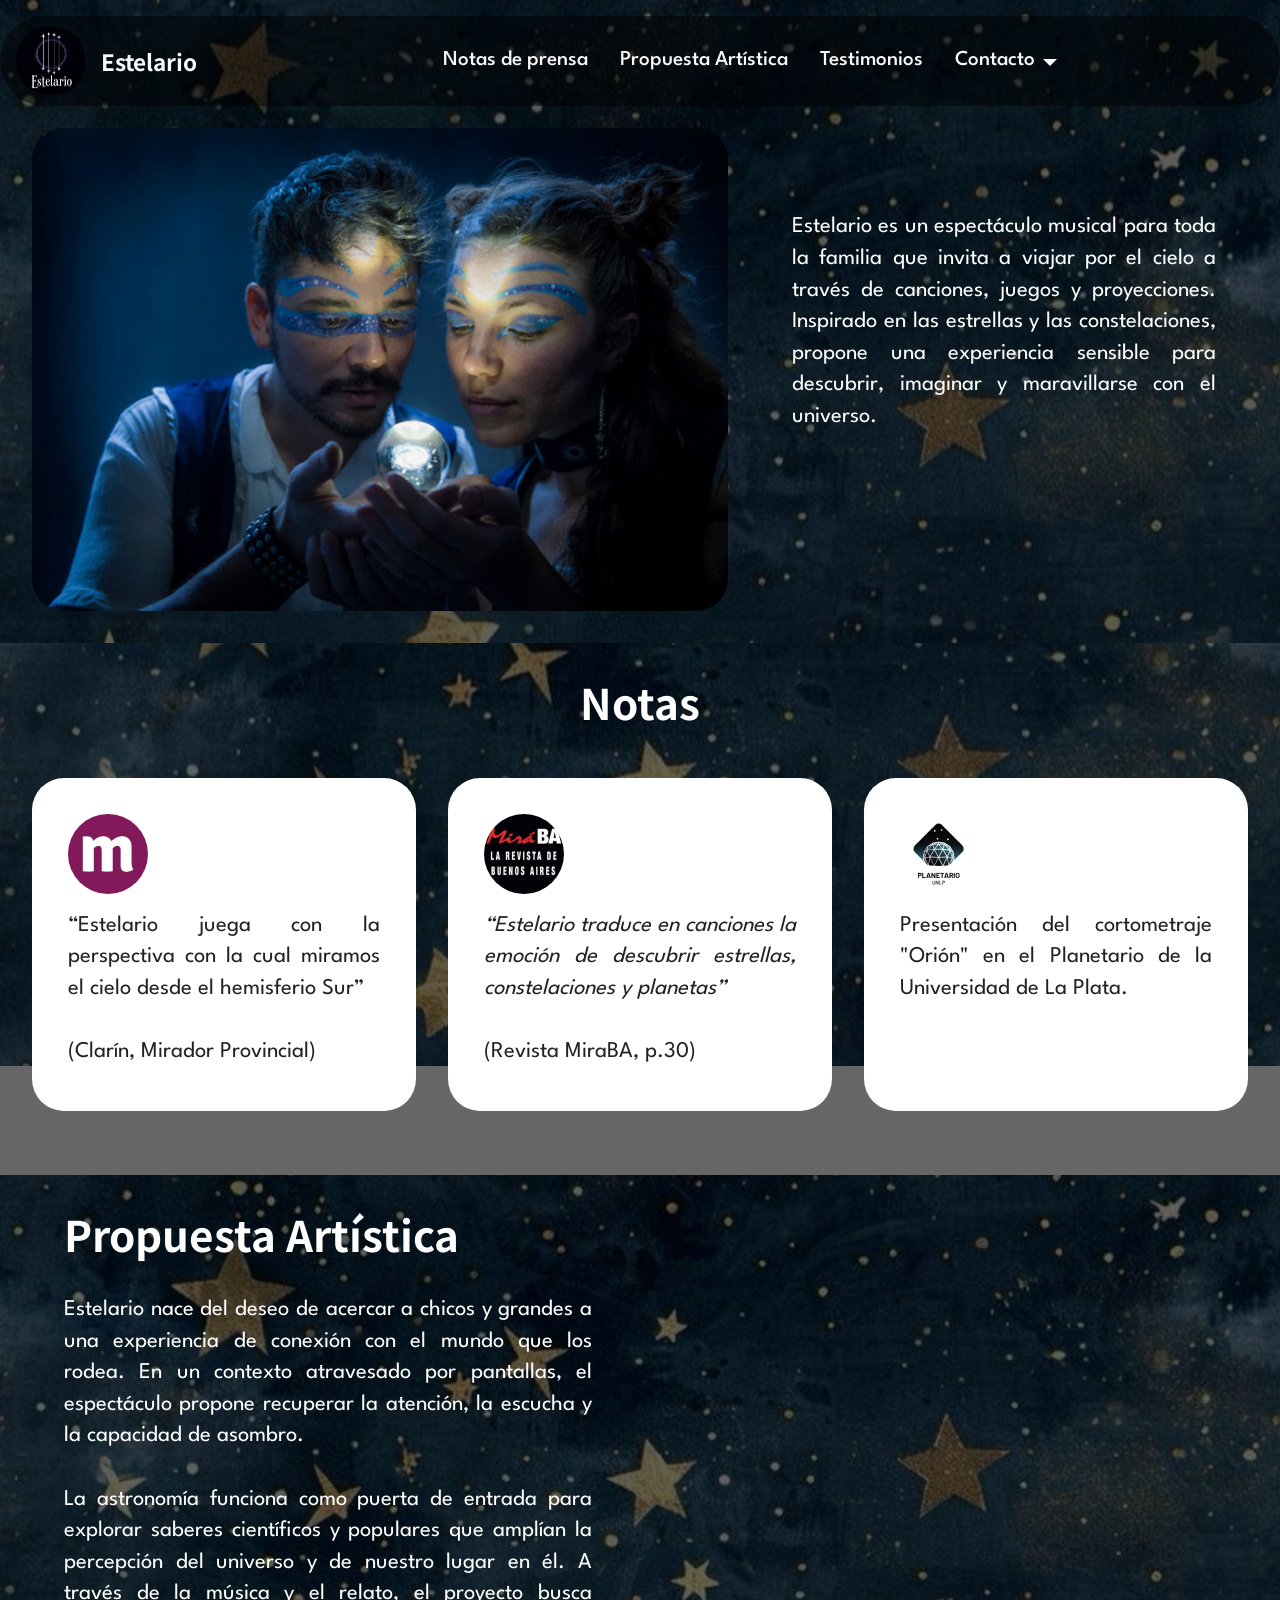
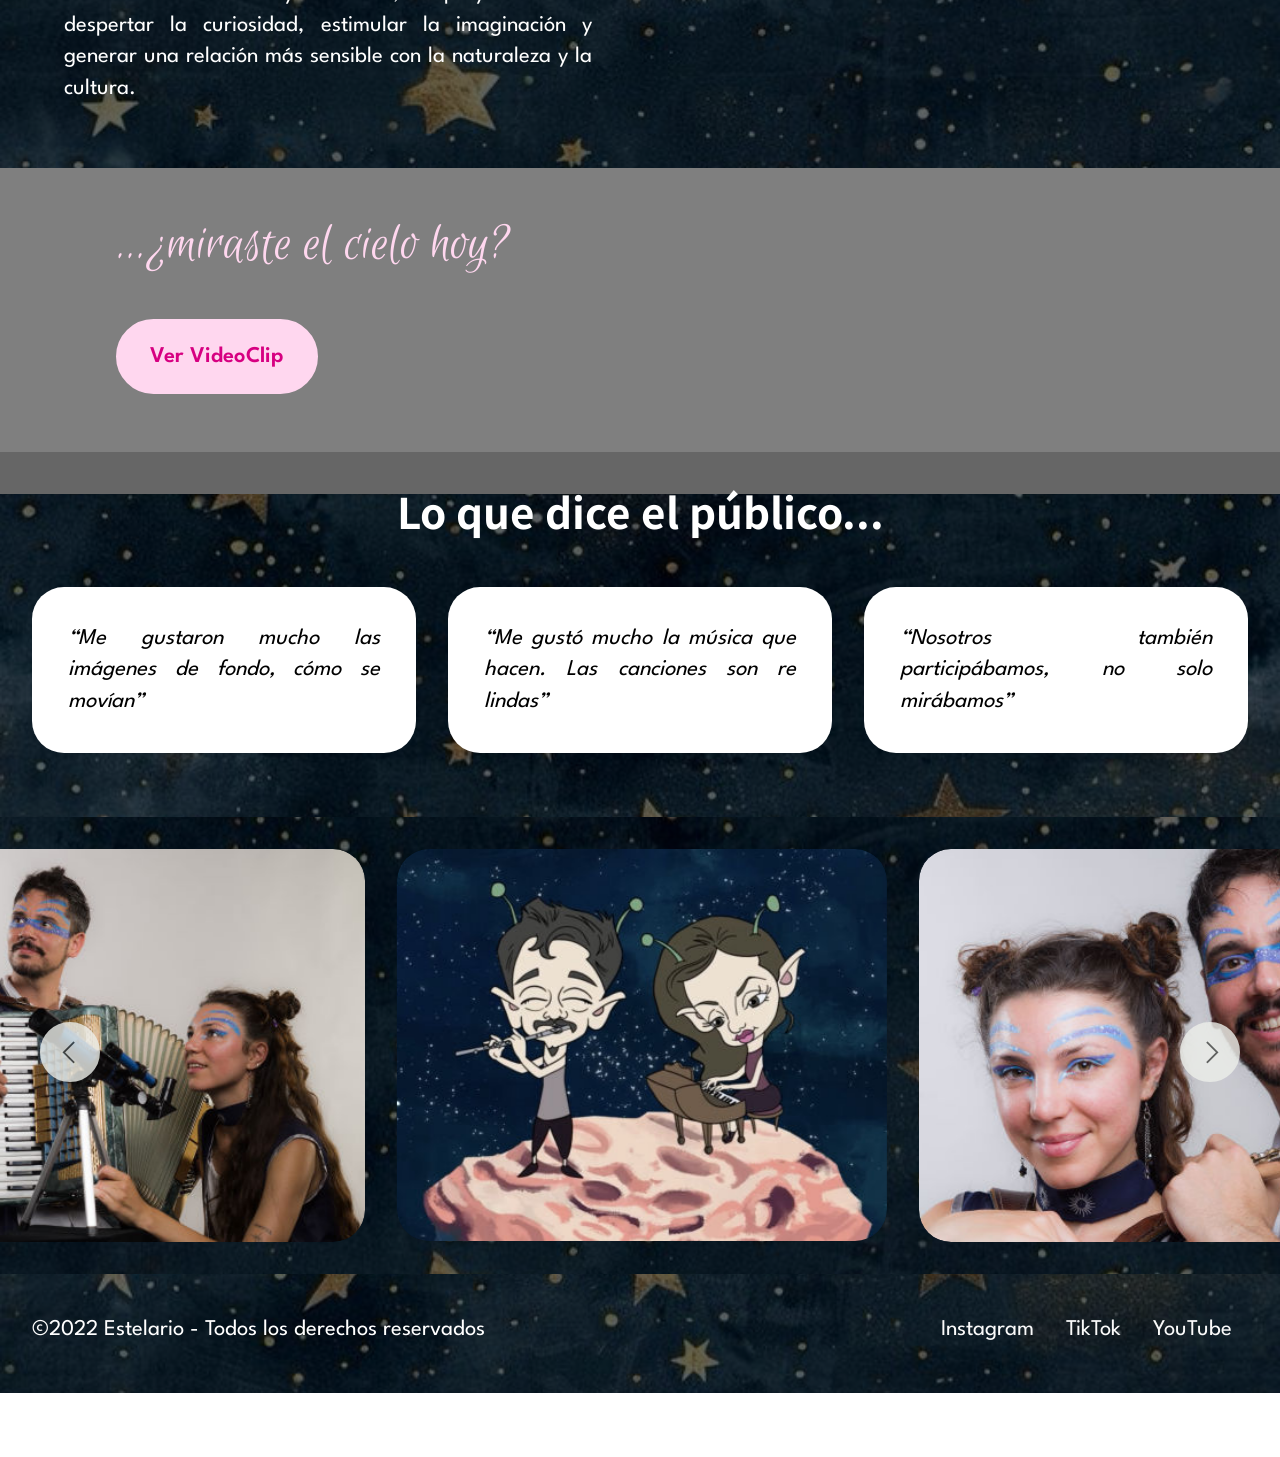
==== index.html @ 9c077a85 "Add files via upload" ====
<!DOCTYPE html>
<html  >
<head>
  <!-- Site made with Mobirise Website Builder v6.1.4, https://mobirise.com -->
  <meta charset="UTF-8">
  <meta http-equiv="X-UA-Compatible" content="IE=edge">
  <meta name="generator" content="Mobirise v6.1.4, mobirise.com">
  <meta name="twitter:card" content="summary_large_image"/>
  <meta name="twitter:image:src" content="assets/images/index-meta.jpg">
  <meta property="og:image" content="assets/images/index-meta.jpg">
  <meta name="twitter:title" content="Estelario">
  <meta name="viewport" content="width=device-width, initial-scale=1, minimum-scale=1">
  <link rel="shortcut icon" href="assets/images/logo-128x128.png" type="image/x-icon">
  <meta name="description" content="Un mapa musical del cielo">
  
  
  <title>Estelario</title>
  <link rel="stylesheet" href="assets/web/assets/mobirise-icons2/mobirise2.css">
  <link rel="stylesheet" href="assets/bootstrap/css/bootstrap.min.css">
  <link rel="stylesheet" href="assets/parallax/jarallax.css">
  <link rel="stylesheet" href="assets/animatecss/animate.css">
  <link rel="stylesheet" href="assets/dropdown/css/style.css">
  <link rel="stylesheet" href="assets/socicon/css/styles.css">
  <link rel="stylesheet" href="assets/theme/css/style.css">
  <link rel="preload" href="https://fonts.googleapis.com/css?family=Euphoria+Script:400&display=swap" as="style" onload="this.onload=null;this.rel='stylesheet'">
  <noscript><link rel="stylesheet" href="https://fonts.googleapis.com/css?family=Euphoria+Script:400&display=swap"></noscript>
  <link rel="preload" href="https://fonts.googleapis.com/css?family=Noto+Sans+TC:100,200,300,400,500,600,700,800,900&display=swap" as="style" onload="this.onload=null;this.rel='stylesheet'">
  <noscript><link rel="stylesheet" href="https://fonts.googleapis.com/css?family=Noto+Sans+TC:100,200,300,400,500,600,700,800,900&display=swap"></noscript>
  <link rel="preload" href="https://fonts.googleapis.com/css?family=League+Spartan:100,200,300,400,500,600,700,800,900&display=swap" as="style" onload="this.onload=null;this.rel='stylesheet'">
  <noscript><link rel="stylesheet" href="https://fonts.googleapis.com/css?family=League+Spartan:100,200,300,400,500,600,700,800,900&display=swap"></noscript>
  <link rel="preload" as="style" href="assets/mobirise/css/mbr-additional.css?v=cu7GyV"><link rel="stylesheet" href="assets/mobirise/css/mbr-additional.css?v=cu7GyV" type="text/css">

  
  
  
</head>
<body>
  
  <section data-bs-version="5.1" class="menu menu5 cid-vdBreaJSna" once="menu" id="menu05-0">
	

	<nav class="navbar navbar-dropdown navbar-fixed-top navbar-expand-lg">
		<div class="container">
			<div class="navbar-brand">
				<span class="navbar-logo">
					
						<img src="assets/images/logo-137x137.png" alt="Mobirise Website Builder" style="height: 4.3rem;">
					
				</span>
				<span class="navbar-caption-wrap"><a class="navbar-caption text-white text-primary display-5" href="index.html#top">Estelario</a></span>
			</div>
			<button class="navbar-toggler" type="button" data-toggle="collapse" data-bs-toggle="collapse" data-target="#navbarSupportedContent" data-bs-target="#navbarSupportedContent" aria-controls="navbarNavAltMarkup" aria-expanded="false" aria-label="Toggle navigation">
				<div class="hamburger">
					<span></span>
					<span></span>
					<span></span>
					<span></span>
				</div>
			</button>
			<div class="collapse navbar-collapse" id="navbarSupportedContent">
				<ul class="navbar-nav nav-dropdown nav-right" data-app-modern-menu="true"><li class="nav-item">
						<a class="nav-link link text-white display-4" href="index.html#features019-8" aria-expanded="false">Notas de prensa</a>
					</li><li class="nav-item"><a class="nav-link link text-white text-primary display-4" href="index.html#header04-7">Propuesta Artística</a></li><li class="nav-item"><a class="nav-link link text-white text-primary display-4" href="index.html#people04-d">Testimonios</a></li>
					
					<li class="nav-item dropdown">
						<a class="nav-link link dropdown-toggle text-white display-4" href="https://mobiri.se" data-toggle="dropdown-submenu" data-bs-toggle="dropdown" data-bs-auto-close="outside" aria-expanded="false">Contacto</a><div class="dropdown-menu" aria-labelledby="dropdown-168"><a class="dropdown-item text-white display-4" href="https://api.whatsapp.com/send?phone=5491167458087" target="_blank"><span class="socicon socicon-whatsapp mbr-iconfont mbr-iconfont-btn"></span>WhatsApp&nbsp;</a><a class="dropdown-item text-white display-4" href="mailto:estelariosur@gmail.com"><span class="socicon socicon-mail mbr-iconfont mbr-iconfont-btn"></span>Correo&nbsp;</a></div>
					</li></ul>
				
			</div>
		</div>
	</nav>
</section>

<section data-bs-version="5.1" class="start article4 cid-vlZ4gAKW8D mbr-parallax-background" id="article04-g">
	

	
	<div class="mbr-overlay" style="opacity: 0.6; background-color: rgb(0, 0, 0);"></div>

	<div class="container">
		<div class="row justify-content-center">
			<div class="col-12 col-md-12 col-lg-7 image-wrapper">
				<img class="w-100" src="assets/images/dsc-1853.estelario-sur-2025-foto-carlos-furman-640x444.webp" alt="Mobirise Website Builder">
			</div>
			<div class="col-12 col-md-12 col-lg">
				<div class="text-wrapper align-left">
					
					<p class="mbr-text mbr-fonts-style mb-4 display-7">Estelario es un espectáculo musical para toda la familia que invita a viajar por el cielo a través de canciones, juegos y proyecciones. Inspirado en las estrellas y las constelaciones, propone una experiencia sensible para descubrir, imaginar y maravillarse con el universo.<br><br><br></p>
					
				</div>
			</div>
		</div>
	</div>
</section>

<section data-bs-version="5.1" class="features19 cid-vel6oIh1A0 mbr-parallax-background" id="features019-8">
	

	
	<div class="mbr-overlay" style="opacity: 0.6; background-color: rgb(0, 0, 0);"></div>
	<div class="container">
		<div class="row justify-content-center">
			<div class="col-12 mb-5 content-head">
				<h3 class="mbr-section-title mbr-fonts-style align-center mb-0 display-2"><strong>Notas</strong></h3>
				
			</div>
		</div>
		<div class="row">
			<div class="item features-without-image col-12 col-lg-4 item-mb active">
				<div class="item-wrapper">
					<div class="card-box align-left">
						<div class="img-wrapper mb-3">
							<a href="https://www.miradorprovincial.com/2024/09/05/id_um-372799-hay-musica-en-la-ciencia-y-ciencia-en-la-musica-orion-html/?fbclid=IwY2xjawFiJ6NleHRuA2FlbQIxMAABHQOIEVVgpsRF9RP5GBmSaTNr_xC4-gEESmoblXN0oHsvLlySLEOuAVRd7w_aem_3T4ikfSn3vWaRAS7IXr07w" target="_blank"><img class="" src="assets/images/images-160x160.webp" alt="" data-slide-to="0" data-bs-slide-to="0"></a>
						</div>
						
						<p class="card-text mbr-fonts-style display-7"><strong><em><a href="https://www.miradorprovincial.com/2024/09/05/id_um-372799-hay-musica-en-la-ciencia-y-ciencia-en-la-musica-orion-html/?fbclid=IwY2xjawFiJ6NleHRuA2FlbQIxMAABHQOIEVVgpsRF9RP5GBmSaTNr_xC4-gEESmoblXN0oHsvLlySLEOuAVRd7w_aem_3T4ikfSn3vWaRAS7IXr07w" class="text-black" target="_blank">“Estelario juega con la perspectiva con la cual miramos el cielo desde el hemisferio Sur”</a><br><br><a href="https://www.miradorprovincial.com/2024/09/05/id_um-372799-hay-musica-en-la-ciencia-y-ciencia-en-la-musica-orion-html/?fbclid=IwY2xjawFiJ6NleHRuA2FlbQIxMAABHQOIEVVgpsRF9RP5GBmSaTNr_xC4-gEESmoblXN0oHsvLlySLEOuAVRd7w_aem_3T4ikfSn3vWaRAS7IXr07w" class="text-black" target="_blank">(Clarín, Mirador Provincial)</a></em></strong></p>
					</div>
				</div>
			</div><div class="item features-without-image col-12 col-lg-4 item-mb">
				<div class="item-wrapper">
					<div class="card-box align-left">
						<div class="img-wrapper mb-3">
							<a href="https://issuu.com/aqui_la_plata/docs/miraba_180?fr=xKAE9_zU1NQ" target="_blank"><img class="" src="assets/images/272981006-327873966015447-1562404661933777714-n-160x160.webp" alt="" data-slide-to="1" data-bs-slide-to="2"></a>
						</div>
						
						<p class="card-text mbr-fonts-style display-7"><a href="https://issuu.com/aqui_la_plata/docs/miraba_180?fr=xKAE9_zU1NQ" class="text-black" target="_blank"><em>“Estelario traduce en canciones la emoción de descubrir estrellas, constelaciones y planetas”</em></a><br><br><a href="https://issuu.com/aqui_la_plata/docs/miraba_180?fr=xKAE9_zU1NQ" class="text-black" target="_blank">(Revista MiraBA, p.30)</a></p>
					</div>
				</div>
			</div>
			<div class="item features-without-image col-12 col-lg-4 item-mb">
				<div class="item-wrapper">
					<div class="card-box align-left">
						<div class="img-wrapper mb-3">
							<a href="https://www.youtube.com/live/1Pttrk8LQB8?app=desktop&si=dnysgzvdFyA3w1vn&fbclid=PAZXh0bgNhZW0CMTEAAaayifbO4vPVvEbyXP3D6mVUYf8mTtYmpBiz6jz0sODx-A3yrhOmx2T7oZg_aem_ZmFrZWR1bW15MTZieXRlcw" target="_blank"><img class="" src="assets/images/botones-mesa-de-trabajo-1-1-160x160.webp" alt="" data-slide-to="3" data-bs-slide-to="3"></a>
						</div>
						
						<p class="card-text mbr-fonts-style display-7">
							<a href="https://www.youtube.com/live/1Pttrk8LQB8?app=desktop&si=dnysgzvdFyA3w1vn&fbclid=PAZXh0bgNhZW0CMTEAAaayifbO4vPVvEbyXP3D6mVUYf8mTtYmpBiz6jz0sODx-A3yrhOmx2T7oZg_aem_ZmFrZWR1bW15MTZieXRlcw" class="text-black" target="_blank">Presentación del cortometraje "Orión" en el Planetario de la Universidad de La Plata.</a></p>
					</div>
				</div>
			</div>
			
		</div>
	</div>
</section>

<section data-bs-version="5.1" class="header4 cid-vejviEUE4N mbr-parallax-background" id="header04-7">
	

	
	<div class="mbr-overlay" style="opacity: 0.6; background-color: rgb(0, 0, 0);"></div>

	<div class="container">
		<div class="row justify-content-center">
			<div class="col-12 col-md">
				<div class="text-wrapper">
					<h2 class="mbr-section-title mb-4 mbr-fonts-style display-2">
						<strong>Propuesta Artística</strong></h2>
					<p class="mbr-text mb-4 mbr-fonts-style display-7">Estelario nace del deseo de acercar a chicos y grandes a una experiencia de conexión con el mundo que los rodea. En un contexto atravesado por pantallas, el espectáculo propone recuperar la atención, la escucha y la capacidad de asombro.<br><br>La astronomía funciona como puerta de entrada para explorar saberes científicos y populares que amplían la percepción del universo y de nuestro lugar en él. A través de la música y el relato, el proyecto busca despertar la curiosidad, estimular la imaginación y generar una relación más sensible con la naturaleza y la cultura.</p>
					
				</div>
			</div>
			<div class="mbr-figure col-12 col-md-6"><iframe class="mbr-embedded-video" src="https://www.youtube.com/embed/ek9kc6q-a_k?rel=0&amp;amp;mute=1&amp;showinfo=0&amp;autoplay=1&amp;loop=0" width="1280" height="720" frameborder="0" allowfullscreen></iframe></div>
		</div>
	</div>
</section>

<section data-bs-version="5.1" class="header18 cid-vdBri49PRo" data-bg-video="https://www.youtube.com/watch?v=n0SX7KrEu6M" id="header18-1">
  

  <div class="mbr-overlay" style="opacity: 0.5; background-color: rgb(0, 0, 0);"></div>
  <div class="container">
    <div class="row">
      <div class="content-wrap col-12 col-md-11">
        <h1 class="mbr-section-title mbr-fonts-style mbr-white mb-4 display-1"><strong><a href="https://youtu.be/n0SX7KrEu6M?si=nmXshijYIB5nmC59" class="text-secondary" target="_blank">...¿miraste el cielo hoy?</a></strong></h1>
        
        
        <div class="mbr-section-btn"><a class="btn btn-secondary display-7" href="https://youtu.be/n0SX7KrEu6M?si=nmXshijYIB5nmC59" target="_blank">Ver VideoClip</a></div>
      </div>
    </div>
  </div>
</section>

<section data-bs-version="5.1" class="people04 cid-vlYXDwKkuj mbr-parallax-background" id="people04-d">
	
	<div class="mbr-overlay" style="opacity: 0.6; background-color: rgb(0, 0, 0);">
	</div>
	<div class="container">
		<div class="row mb-5 justify-content-center">
			<div class="col-12 mb-0 content-head">
				<h3 class="mbr-section-title mbr-fonts-style align-center mb-0 display-2">
					<strong>Lo que dice el público...</strong></h3>
				
			</div>
		</div>
		<div class="row mbr-masonry" data-masonry="{&quot;percentPosition&quot;: true }">
			<div class="item features-without-image col-12 col-md-6 col-lg-4 active">
				<div class="item-wrapper">
					<div class="card-box align-left">
						<p class="card-text mbr-fonts-style display-7"><em>
							“Me gustaron mucho las imágenes de fondo, cómo se movían”
						</em></p>
						
						
					</div>
				</div>
			</div>
			<div class="item features-without-image col-12 col-md-6 col-lg-4">
				<div class="item-wrapper">
					<div class="card-box align-left">
						<p class="card-text mbr-fonts-style display-7"><em>
							“Me gustó mucho la música que hacen. Las canciones son re lindas”
						</em></p>
						
						
					</div>
				</div>
			</div>
			<div class="item features-without-image col-12 col-md-6 col-lg-4">
				<div class="item-wrapper">
					<div class="card-box align-left">
						<p class="card-text mbr-fonts-style display-7"><em>
							“Nosotros también participábamos, no solo mirábamos”
						</em></p>
						
						
					</div>
				</div>
			</div>
			
			
			
		</div>
	</div>
</section>

<section data-bs-version="5.1" class="slider4 mbr-embla cid-vdBroG0pW8 mbr-parallax-background" id="slider04-3">
    
    <div class="mbr-overlay" style="opacity: 0.6; background-color: rgb(0, 0, 0);">
    </div>
    <div class="container-fluid">
        
        <div class="row">
            <div class="col-12">
                <div class="embla position-relative" data-skip-snaps="true" data-align="center" data-contain-scroll="trimSnaps" data-loop="true" data-auto-play="true" data-auto-play-interval="5" data-draggable="true">
                    <div class="embla__viewport">
                        <div class="embla__container">
                            
                            
                            
                            
                            
                            <div class="embla__slide slider-image item active" style="margin-left: 1rem; margin-right: 1rem;">
                            <div class="slide-content">
                                <div class="item-img">
                                    <div class="item-wrapper">
                                        <img src="assets/images/dsc-1799.estelario-sur-2025-foto-carlos-furman-427x342.webp" alt="Mobirise Website Builder" title="" data-slide-to="0" data-bs-slide-to="0">
                                    </div>
                                </div>
                            </div>
                            </div><div class="embla__slide slider-image item" style="margin-left: 1rem; margin-right: 1rem;">
                            <div class="slide-content">
                                <div class="item-img">
                                    <div class="item-wrapper">
                                        <img src="assets/images/dibujitos-427x341.webp" alt="Mobirise Website Builder" title="" data-slide-to="2" data-bs-slide-to="2">
                                    </div>
                                </div>
                            </div>
                            </div><div class="embla__slide slider-image item" style="margin-left: 1rem; margin-right: 1rem;">
                            <div class="slide-content">
                                <div class="item-img">
                                    <div class="item-wrapper">
                                        <img src="assets/images/dsc-1830.estelario-sur-2025-foto-carlos-furman-427x342.webp" alt="Mobirise Website Builder" title="" data-slide-to="9" data-bs-slide-to="9">
                                    </div>
                                </div>
                            </div>
                            </div>
                            
                        </div>
                    </div>
                    <button class="embla__button embla__button--prev">
                        <span class="mobi-mbri mobi-mbri-arrow-prev" aria-hidden="true"></span>
                        <span class="sr-only visually-hidden visually-hidden">Previous</span>
                    </button>
                    <button class="embla__button embla__button--next">
                        <span class="mobi-mbri mobi-mbri-arrow-next" aria-hidden="true"></span>
                        <span class="sr-only visually-hidden visually-hidden">Next</span>
                    </button>
                </div>
            </div>
        </div>
    </div>
</section>

<section data-bs-version="5.1" class="footer2 cid-vdBrzFmNBt mbr-parallax-background" once="footers" id="footer02-6">
    

    
    <div class="mbr-overlay" style="opacity: 0.6; background-color: rgb(0, 0, 0);">
    </div>

    <div class="container">
        <div class="row">
            <div class="col-12 col-lg-6 center mt-2 mb-3">
                <p class="mbr-fonts-style copyright mb-0 display-7">©2022 Estelario - Todos los derechos reservados</p>
            </div>
            <div class="col-12 col-lg-6 center">
                <div class="row-links mt-2 mb-3">
                    <ul class="row-links-soc">
                        
                        
                        
                        
                    <li class="row-links-soc-item mbr-fonts-style display-7">
                            <a href="https://www.instagram.com/estelariosur" class="text-white" target="_blank">Instagram</a>
                        </li><li class="row-links-soc-item mbr-fonts-style display-7">
                            <a href="https://www.tiktok.com/@estelariosur" class="text-white text-primary" target="_blank">TikTok</a>
                        </li><li class="row-links-soc-item mbr-fonts-style display-7">
                            <a href="https://www.youtube.com/channel/UC8UlI0qgnzsBrdd__wagPsw" class="text-white">YouTube</a>
                        </li></ul>
                </div>
            </div>
        </div>
    </div>
</section><section class="display-7" style="padding: 0;align-items: center;justify-content: center;flex-wrap: wrap;    align-content: center;display: flex;position: relative;height: 4rem;"><a href="https://mobiri.se/4586444" style="flex: 1 1;height: 4rem;position: absolute;width: 100%;z-index: 1;"><img alt="" style="height: 4rem;" src="[data-uri]"></a><p style="margin: 0;text-align: center;" class="display-7">&#8204;</p><a style="z-index:1" href="https://mobirise.com/builder/ai-website-creator.html">Best AI Website Creator</a></section><script src="assets/bootstrap/js/bootstrap.bundle.min.js"></script>  <script src="assets/parallax/jarallax.js"></script>  <script src="assets/smoothscroll/smooth-scroll.js"></script>  <script src="assets/ytplayer/index.js"></script>  <script src="assets/dropdown/js/navbar-dropdown.js"></script>  <script src="assets/vimeoplayer/player.js"></script>  <script src="assets/masonry/masonry.pkgd.min.js"></script>  <script src="assets/imagesloaded/imagesloaded.pkgd.min.js"></script>  <script src="assets/embla/embla.min.js"></script>  <script src="assets/embla/script.js"></script>  <script src="assets/theme/js/script.js"></script>  
  
  
  <input name="animation" type="hidden">
  </body>
</html>
---- assets/web/assets/mobirise-icons2/mobirise2.css ----
@font-face {
  font-family: 'Moririse2';
  font-display: swap;
  src:  url('mobirise2.eot?f2bix4');
  src:  url('mobirise2.eot?f2bix4#iefix') format('embedded-opentype'),
    url('mobirise2.ttf?f2bix4') format('truetype'),
    url('mobirise2.woff?f2bix4') format('woff'),
    url('mobirise2.svg?f2bix4#mobirise2') format('svg');
  font-weight: normal;
  font-style: normal;
}

[class^="mobi-"], [class*=" mobi-"] {
  /* use !important to prevent issues with browser extensions that change fonts */
  font-family: 'Moririse2' !important;
  speak: none;
  font-style: normal;
  font-weight: normal;
  font-variant: normal;
  text-transform: none;
  line-height: 1;

  /* Better Font Rendering =========== */
  -webkit-font-smoothing: antialiased;
  -moz-osx-font-smoothing: grayscale;
}

.mobi-mbri-add-submenu:before {
  content: "\e900";
}
.mobi-mbri-alert:before {
  content: "\e901";
}
.mobi-mbri-align-center:before {
  content: "\e902";
}
.mobi-mbri-align-justify:before {
  content: "\e903";
}
.mobi-mbri-align-left:before {
  content: "\e904";
}
.mobi-mbri-align-right:before {
  content: "\e905";
}
.mobi-mbri-android:before {
  content: "\e906";
}
.mobi-mbri-apple:before {
  content: "\e907";
}
.mobi-mbri-arrow-down:before {
  content: "\e908";
}
.mobi-mbri-arrow-next:before {
  content: "\e909";
}
.mobi-mbri-arrow-prev:before {
  content: "\e90a";
}
.mobi-mbri-arrow-up:before {
  content: "\e90b";
}
.mobi-mbri-bold:before {
  content: "\e90c";
}
.mobi-mbri-bookmark:before {
  content: "\e90d";
}
.mobi-mbri-bootstrap:before {
  content: "\e90e";
}
.mobi-mbri-briefcase:before {
  content: "\e90f";
}
.mobi-mbri-browse:before {
  content: "\e910";
}
.mobi-mbri-bulleted-list:before {
  content: "\e911";
}
.mobi-mbri-calendar:before {
  content: "\e912";
}
.mobi-mbri-camera:before {
  content: "\e913";
}
.mobi-mbri-cart-add:before {
  content: "\e914";
}
.mobi-mbri-cart-full:before {
  content: "\e915";
}
.mobi-mbri-cash:before {
  content: "\e916";
}
.mobi-mbri-change-style:before {
  content: "\e917";
}
.mobi-mbri-chat:before {
  content: "\e918";
}
.mobi-mbri-clock:before {
  content: "\e919";
}
.mobi-mbri-close:before {
  content: "\e91a";
}
.mobi-mbri-cloud:before {
  content: "\e91b";
}
.mobi-mbri-code:before {
  content: "\e91c";
}
.mobi-mbri-contact-form:before {
  content: "\e91d";
}
.mobi-mbri-credit-card:before {
  content: "\e91e";
}
.mobi-mbri-cursor-click:before {
  content: "\e91f";
}
.mobi-mbri-cust-feedback:before {
  content: "\e920";
}
.mobi-mbri-database:before {
  content: "\e921";
}
.mobi-mbri-delivery:before {
  content: "\e922";
}
.mobi-mbri-desktop:before {
  content: "\e923";
}
.mobi-mbri-devices:before {
  content: "\e924";
}
.mobi-mbri-down:before {
  content: "\e925";
}
.mobi-mbri-download-2:before {
  content: "\e926";
}
.mobi-mbri-download:before {
  content: "\e927";
}
.mobi-mbri-drag-n-drop-2:before {
  content: "\e928";
}
.mobi-mbri-drag-n-drop:before {
  content: "\e929";
}
.mobi-mbri-edit-2:before {
  content: "\e92a";
}
.mobi-mbri-edit:before {
  content: "\e92b";
}
.mobi-mbri-error:before {
  content: "\e92c";
}
.mobi-mbri-extension:before {
  content: "\e92d";
}
.mobi-mbri-features:before {
  content: "\e92e";
}
.mobi-mbri-file:before {
  content: "\e92f";
}
.mobi-mbri-flag:before {
  content: "\e930";
}
.mobi-mbri-folder:before {
  content: "\e931";
}
.mobi-mbri-gift:before {
  content: "\e932";
}
.mobi-mbri-github:before {
  content: "\e933";
}
.mobi-mbri-globe-2:before {
  content: "\e934";
}
.mobi-mbri-globe:before {
  content: "\e935";
}
.mobi-mbri-growing-chart:before {
  content: "\e936";
}
.mobi-mbri-hearth:before {
  content: "\e937";
}
.mobi-mbri-help:before {
  content: "\e938";
}
.mobi-mbri-home:before {
  content: "\e939";
}
.mobi-mbri-hot-cup:before {
  content: "\e93a";
}
.mobi-mbri-idea:before {
  content: "\e93b";
}
.mobi-mbri-image-gallery:before {
  content: "\e93c";
}
.mobi-mbri-image-slider:before {
  content: "\e93d";
}
.mobi-mbri-info:before {
  content: "\e93e";
}
.mobi-mbri-italic:before {
  content: "\e93f";
}
.mobi-mbri-key:before {
  content: "\e940";
}
.mobi-mbri-laptop:before {
  content: "\e941";
}
.mobi-mbri-layers:before {
  content: "\e942";
}
.mobi-mbri-left-right:before {
  content: "\e943";
}
.mobi-mbri-left:before {
  content: "\e944";
}
.mobi-mbri-letter:before {
  content: "\e945";
}
.mobi-mbri-like:before {
  content: "\e946";
}
.mobi-mbri-link:before {
  content: "\e947";
}
.mobi-mbri-lock:before {
  content: "\e948";
}
.mobi-mbri-login:before {
  content: "\e949";
}
.mobi-mbri-logout:before {
  content: "\e94a";
}
.mobi-mbri-magic-stick:before {
  content: "\e94b";
}
.mobi-mbri-map-pin:before {
  content: "\e94c";
}
.mobi-mbri-menu:before {
  content: "\e94d";
}
.mobi-mbri-mobile-2:before {
  content: "\e94e";
}
.mobi-mbri-mobile-horizontal:before {
  content: "\e94f";
}
.mobi-mbri-mobile:before {
  content: "\e950";
}
.mobi-mbri-mobirise:before {
  content: "\e951";
}
.mobi-mbri-more-horizontal:before {
  content: "\e952";
}
.mobi-mbri-more-vertical:before {
  content: "\e953";
}
.mobi-mbri-music:before {
  content: "\e954";
}
.mobi-mbri-new-file:before {
  content: "\e955";
}
.mobi-mbri-numbered-list:before {
  content: "\e956";
}
.mobi-mbri-opened-folder:before {
  content: "\e957";
}
.mobi-mbri-pages:before {
  content: "\e958";
}
.mobi-mbri-paper-plane:before {
  content: "\e959";
}
.mobi-mbri-paperclip:before {
  content: "\e95a";
}
.mobi-mbri-phone:before {
  content: "\e95b";
}
.mobi-mbri-photo:before {
  content: "\e95c";
}
.mobi-mbri-photos:before {
  content: "\e95d";
}
.mobi-mbri-pin:before {
  content: "\e95e";
}
.mobi-mbri-play:before {
  content: "\e95f";
}
.mobi-mbri-plus:before {
  content: "\e960";
}
.mobi-mbri-preview:before {
  content: "\e961";
}
.mobi-mbri-print:before {
  content: "\e962";
}
.mobi-mbri-protect:before {
  content: "\e963";
}
.mobi-mbri-question:before {
  content: "\e964";
}
.mobi-mbri-quote-left:before {
  content: "\e965";
}
.mobi-mbri-quote-right:before {
  content: "\e966";
}
.mobi-mbri-redo:before {
  content: "\e967";
}
.mobi-mbri-refresh:before {
  content: "\e968";
}
.mobi-mbri-responsive-2:before {
  content: "\e969";
}
.mobi-mbri-responsive:before {
  content: "\e96a";
}
.mobi-mbri-right:before {
  content: "\e96b";
}
.mobi-mbri-rocket:before {
  content: "\e96c";
}
.mobi-mbri-sad-face:before {
  content: "\e96d";
}
.mobi-mbri-sale:before {
  content: "\e96e";
}
.mobi-mbri-save:before {
  content: "\e96f";
}
.mobi-mbri-search:before {
  content: "\e970";
}
.mobi-mbri-setting-2:before {
  content: "\e971";
}
.mobi-mbri-setting-3:before {
  content: "\e972";
}
.mobi-mbri-setting:before {
  content: "\e973";
}
.mobi-mbri-share:before {
  content: "\e974";
}
.mobi-mbri-shopping-bag:before {
  content: "\e975";
}
.mobi-mbri-shopping-basket:before {
  content: "\e976";
}
.mobi-mbri-shopping-cart:before {
  content: "\e977";
}
.mobi-mbri-sites:before {
  content: "\e978";
}
.mobi-mbri-smile-face:before {
  content: "\e979";
}
.mobi-mbri-speed:before {
  content: "\e97a";
}
.mobi-mbri-star:before {
  content: "\e97b";
}
.mobi-mbri-success:before {
  content: "\e97c";
}
.mobi-mbri-sun:before {
  content: "\e97d";
}
.mobi-mbri-sun2:before {
  content: "\e97e";
}
.mobi-mbri-tablet-vertical:before {
  content: "\e97f";
}
.mobi-mbri-tablet:before {
  content: "\e980";
}
.mobi-mbri-target:before {
  content: "\e981";
}
.mobi-mbri-timer:before {
  content: "\e982";
}
.mobi-mbri-to-ftp:before {
  content: "\e983";
}
.mobi-mbri-to-local-drive:before {
  content: "\e984";
}
.mobi-mbri-touch-swipe:before {
  content: "\e985";
}
.mobi-mbri-touch:before {
  content: "\e986";
}
.mobi-mbri-trash:before {
  content: "\e987";
}
.mobi-mbri-underline:before {
  content: "\e988";
}
.mobi-mbri-undo:before {
  content: "\e989";
}
.mobi-mbri-unlink:before {
  content: "\e98a";
}
.mobi-mbri-unlock:before {
  content: "\e98b";
}
.mobi-mbri-up-down:before {
  content: "\e98c";
}
.mobi-mbri-up:before {
  content: "\e98d";
}
.mobi-mbri-update:before {
  content: "\e98e";
}
.mobi-mbri-upload-2:before {
  content: "\e98f";
}
.mobi-mbri-upload:before {
  content: "\e990";
}
.mobi-mbri-user-2:before {
  content: "\e991";
}
.mobi-mbri-user:before {
  content: "\e992";
}
.mobi-mbri-users:before {
  content: "\e993";
}
.mobi-mbri-video-play:before {
  content: "\e994";
}
.mobi-mbri-video:before {
  content: "\e995";
}
.mobi-mbri-watch:before {
  content: "\e996";
}
.mobi-mbri-website-theme-2:before {
  content: "\e997";
}
.mobi-mbri-website-theme:before {
  content: "\e998";
}
.mobi-mbri-wifi:before {
  content: "\e999";
}
.mobi-mbri-windows:before {
  content: "\e99a";
}
.mobi-mbri-zoom-in:before {
  content: "\e99b";
}
.mobi-mbri-zoom-out:before {
  content: "\e99c";
}
---- assets/parallax/jarallax.css ----
.jarallax {
    position: relative;
    z-index: 0;
}
.jarallax > .jarallax-img {
    position: absolute;
    object-fit: cover;
    /* support for plugin https://github.com/bfred-it/object-fit-images */
    font-family: 'object-fit: cover;';
    top: 0;
    left: 0;
    width: 100%;
    height: 100%;
    z-index: -1;
}
---- assets/dropdown/css/style.css ----
.navbar-dropdown {
  left: 0;
  padding: 0;
  position: absolute;
  right: 0;
  top: 0;
  transition: all 0.45s ease;
  z-index: 1030;
  background: #282828; }
  .navbar-dropdown .navbar-logo {
    margin-right: 0.8rem;
    transition: margin 0.3s ease-in-out;
    vertical-align: middle; }
    .navbar-dropdown .navbar-logo img {
      height: 3.125rem;
      transition: all 0.3s ease-in-out; }
    .navbar-dropdown .navbar-logo.mbr-iconfont {
      font-size: 3.125rem;
      line-height: 3.125rem; }
  .navbar-dropdown .navbar-caption {
    font-weight: 700;
    white-space: normal;
    vertical-align: -4px;
    line-height: 3.125rem !important; }
    .navbar-dropdown .navbar-caption, .navbar-dropdown .navbar-caption:hover {
      color: inherit;
      text-decoration: none; }
  .navbar-dropdown .mbr-iconfont + .navbar-caption {
    vertical-align: -1px; }
  .navbar-dropdown.navbar-fixed-top {
    position: fixed; }
  .navbar-dropdown .navbar-brand span {
    vertical-align: -4px; }
  .navbar-dropdown.bg-color.transparent {
    background: none; }
  .navbar-dropdown.navbar-short .navbar-brand {
    padding: 0.625rem 0; }
    .navbar-dropdown.navbar-short .navbar-brand span {
      vertical-align: -1px; }
  .navbar-dropdown.navbar-short .navbar-caption {
    line-height: 2.375rem !important;
    vertical-align: -2px; }
  .navbar-dropdown.navbar-short .navbar-logo {
    margin-right: 0.5rem; }
    .navbar-dropdown.navbar-short .navbar-logo img {
      height: 2.375rem; }
    .navbar-dropdown.navbar-short .navbar-logo.mbr-iconfont {
      font-size: 2.375rem;
      line-height: 2.375rem; }
  .navbar-dropdown.navbar-short .mbr-table-cell {
    height: 3.625rem; }
  .navbar-dropdown .navbar-close {
    left: 0.6875rem;
    position: fixed;
    top: 0.75rem;
    z-index: 1000; }
  .navbar-dropdown .hamburger-icon {
    content: "";
    display: inline-block;
    vertical-align: middle;
    width: 16px;
    -webkit-box-shadow: 0 -6px 0 1px #282828,0 0 0 1px #282828,0 6px 0 1px #282828;
    -moz-box-shadow: 0 -6px 0 1px #282828,0 0 0 1px #282828,0 6px 0 1px #282828;
    box-shadow: 0 -6px 0 1px #282828,0 0 0 1px #282828,0 6px 0 1px #282828; }

.dropdown-menu .dropdown-toggle[data-toggle="dropdown-submenu"]::after {
  border-bottom: 0.35em solid transparent;
  border-left: 0.35em solid;
  border-right: 0;
  border-top: 0.35em solid transparent;
  margin-left: 0.3rem; }

.dropdown-menu .dropdown-item:focus {
  outline: 0; }

.nav-dropdown {
  font-size: 0.75rem;
  font-weight: 500;
  height: auto !important; }
  .nav-dropdown .nav-btn {
    padding-left: 1rem; }
  .nav-dropdown .link {
    margin: .667em 1.667em;
    font-weight: 500;
    padding: 0;
    transition: color .2s ease-in-out; }
    .nav-dropdown .link.dropdown-toggle {
      margin-right: 2.583em; }
      .nav-dropdown .link.dropdown-toggle::after {
        margin-left: .25rem;
        border-top: 0.35em solid;
        border-right: 0.35em solid transparent;
        border-left: 0.35em solid transparent;
        border-bottom: 0; }
      .nav-dropdown .link.dropdown-toggle[aria-expanded="true"] {
        margin: 0;
        padding: 0.667em 3.263em  0.667em 1.667em; }
  .nav-dropdown .link::after,
  .nav-dropdown .dropdown-item::after {
    color: inherit; }
  .nav-dropdown .btn {
    font-size: 0.75rem;
    font-weight: 700;
    letter-spacing: 0;
    margin-bottom: 0;
    padding-left: 1.25rem;
    padding-right: 1.25rem; }
  .nav-dropdown .dropdown-menu {
    border-radius: 0;
    border: 0;
    left: 0;
    margin: 0;
    padding-bottom: 1.25rem;
    padding-top: 1.25rem;
    position: relative; }
  .nav-dropdown .dropdown-submenu {
    margin-left: 0.125rem;
    top: 0; }
  .nav-dropdown .dropdown-item {
    font-weight: 500;
    line-height: 2;
    padding: 0.3846em 4.615em 0.3846em 1.5385em;
    position: relative;
    transition: color .2s ease-in-out, background-color .2s ease-in-out; }
    .nav-dropdown .dropdown-item::after {
      margin-top: -0.3077em;
      position: absolute;
      right: 1.1538em;
      top: 50%; }
    .nav-dropdown .dropdown-item:focus, .nav-dropdown .dropdown-item:hover {
      background: none; }

@media (max-width: 767px) {
  .nav-dropdown.navbar-toggleable-sm {
    bottom: 0;
    display: none;
    left: 0;
    overflow-x: hidden;
    position: fixed;
    top: 0;
    transform: translateX(-100%);
    -ms-transform: translateX(-100%);
    -webkit-transform: translateX(-100%);
    width: 18.75rem;
    z-index: 999; } }
.nav-dropdown.navbar-toggleable-xl {
  bottom: 0;
  display: none;
  left: 0;
  overflow-x: hidden;
  position: fixed;
  top: 0;
  transform: translateX(-100%);
  -ms-transform: translateX(-100%);
  -webkit-transform: translateX(-100%);
  width: 18.75rem;
  z-index: 999; }

.nav-dropdown-sm {
  display: block !important;
  overflow-x: hidden;
  overflow: auto;
  padding-top: 3.875rem; }
  .nav-dropdown-sm::after {
    content: "";
    display: block;
    height: 3rem;
    width: 100%; }
  .nav-dropdown-sm.collapse.in ~ .navbar-close {
    display: block !important; }
  .nav-dropdown-sm.collapsing, .nav-dropdown-sm.collapse.in {
    transform: translateX(0);
    -ms-transform: translateX(0);
    -webkit-transform: translateX(0);
    transition: all 0.25s ease-out;
    -webkit-transition: all 0.25s ease-out;
    background: #282828; }
  .nav-dropdown-sm.collapsing[aria-expanded="false"] {
    transform: translateX(-100%);
    -ms-transform: translateX(-100%);
    -webkit-transform: translateX(-100%); }
  .nav-dropdown-sm .nav-item {
    display: block;
    margin-left: 0 !important;
    padding-left: 0; }
  .nav-dropdown-sm .link,
  .nav-dropdown-sm .dropdown-item {
    border-top: 1px dotted rgba(255, 255, 255, 0.1);
    font-size: 0.8125rem;
    line-height: 1.6;
    margin: 0 !important;
    padding: 0.875rem 2.4rem 0.875rem 1.5625rem !important;
    position: relative;
    white-space: normal; }
    .nav-dropdown-sm .link:focus, .nav-dropdown-sm .link:hover,
    .nav-dropdown-sm .dropdown-item:focus,
    .nav-dropdown-sm .dropdown-item:hover {
      background: rgba(0, 0, 0, 0.2) !important;
      color: #c0a375; }
  .nav-dropdown-sm .nav-btn {
    position: relative;
    padding: 1.5625rem 1.5625rem 0 1.5625rem; }
    .nav-dropdown-sm .nav-btn::before {
      border-top: 1px dotted rgba(255, 255, 255, 0.1);
      content: "";
      left: 0;
      position: absolute;
      top: 0;
      width: 100%; }
    .nav-dropdown-sm .nav-btn + .nav-btn {
      padding-top: 0.625rem; }
      .nav-dropdown-sm .nav-btn + .nav-btn::before {
        display: none; }
  .nav-dropdown-sm .btn {
    padding: 0.625rem 0; }
  .nav-dropdown-sm .dropdown-toggle[data-toggle="dropdown-submenu"]::after {
    margin-left: .25rem;
    border-top: 0.35em solid;
    border-right: 0.35em solid transparent;
    border-left: 0.35em solid transparent;
    border-bottom: 0; }
  .nav-dropdown-sm .dropdown-toggle[data-toggle="dropdown-submenu"][aria-expanded="true"]::after {
    border-top: 0;
    border-right: 0.35em solid transparent;
    border-left: 0.35em solid transparent;
    border-bottom: 0.35em solid; }
  .nav-dropdown-sm .dropdown-menu {
    margin: 0;
    padding: 0;
    position: relative;
    top: 0;
    left: 0;
    width: 100%;
    border: 0;
    float: none;
    border-radius: 0;
    background: none; }
  .nav-dropdown-sm .dropdown-submenu {
    left: 100%;
    margin-left: 0.125rem;
    margin-top: -1.25rem;
    top: 0; }

.navbar-toggleable-sm .nav-dropdown .dropdown-menu {
  position: absolute; }

.navbar-toggleable-sm .nav-dropdown .dropdown-submenu {
  left: 100%;
  margin-left: 0.125rem;
  margin-top: -1.25rem;
  top: 0; }

.navbar-toggleable-sm.opened .nav-dropdown .dropdown-menu {
  position: relative; }

.navbar-toggleable-sm.opened .nav-dropdown .dropdown-submenu {
  left: 0;
  margin-left: 00rem;
  margin-top: 0rem;
  top: 0; }

.is-builder .nav-dropdown.collapsing {
  transition: none !important; }
---- assets/socicon/css/styles.css ----
@charset "UTF-8";

@font-face {
  font-family: 'Socicon';
  src:  url('../fonts/socicon.eot');
  src:  url('../fonts/socicon.eot?#iefix') format('embedded-opentype'),
    url('../fonts/socicon.woff2') format('woff2'),
    url('../fonts/socicon.ttf') format('truetype'),
    url('../fonts/socicon.woff') format('woff'),
    url('../fonts/socicon.svg#socicon') format('svg');
  font-weight: normal;
  font-style: normal;
  font-display: swap;
}

[data-icon]:before {
  font-family: "socicon" !important;
  content: attr(data-icon);
  font-style: normal !important;
  font-weight: normal !important;
  font-variant: normal !important;
  text-transform: none !important;
  speak: none;
  line-height: 1;
  -webkit-font-smoothing: antialiased;
  -moz-osx-font-smoothing: grayscale;
}

[class^="socicon-"], [class*=" socicon-"] {
  /* use !important to prevent issues with browser extensions that change fonts */
  font-family: 'Socicon' !important;
  speak: none;
  font-style: normal;
  font-weight: normal;
  font-variant: normal;
  text-transform: none;
  line-height: 1;

  /* Better Font Rendering =========== */
  -webkit-font-smoothing: antialiased;
  -moz-osx-font-smoothing: grayscale;
}

.socicon-500px:before {
  content: "\e000";
}
.socicon-8tracks:before {
  content: "\e001";
}
.socicon-airbnb:before {
  content: "\e002";
}
.socicon-alliance:before {
  content: "\e003";
}
.socicon-amazon:before {
  content: "\e004";
}
.socicon-amplement:before {
  content: "\e005";
}
.socicon-android:before {
  content: "\e006";
}
.socicon-angellist:before {
  content: "\e007";
}
.socicon-apple:before {
  content: "\e008";
}
.socicon-appnet:before {
  content: "\e009";
}
.socicon-baidu:before {
  content: "\e00a";
}
.socicon-bandcamp:before {
  content: "\e00b";
}
.socicon-battlenet:before {
  content: "\e00c";
}
.socicon-mixer:before {
  content: "\e00d";
}
.socicon-bebee:before {
  content: "\e00e";
}
.socicon-bebo:before {
  content: "\e00f";
}
.socicon-behance:before {
  content: "\e010";
}
.socicon-blizzard:before {
  content: "\e011";
}
.socicon-blogger:before {
  content: "\e012";
}
.socicon-buffer:before {
  content: "\e013";
}
.socicon-chrome:before {
  content: "\e014";
}
.socicon-coderwall:before {
  content: "\e015";
}
.socicon-curse:before {
  content: "\e016";
}
.socicon-dailymotion:before {
  content: "\e017";
}
.socicon-deezer:before {
  content: "\e018";
}
.socicon-delicious:before {
  content: "\e019";
}
.socicon-deviantart:before {
  content: "\e01a";
}
.socicon-diablo:before {
  content: "\e01b";
}
.socicon-digg:before {
  content: "\e01c";
}
.socicon-discord:before {
  content: "\e01d";
}
.socicon-disqus:before {
  content: "\e01e";
}
.socicon-douban:before {
  content: "\e01f";
}
.socicon-draugiem:before {
  content: "\e020";
}
.socicon-dribbble:before {
  content: "\e021";
}
.socicon-drupal:before {
  content: "\e022";
}
.socicon-ebay:before {
  content: "\e023";
}
.socicon-ello:before {
  content: "\e024";
}
.socicon-endomodo:before {
  content: "\e025";
}
.socicon-envato:before {
  content: "\e026";
}
.socicon-etsy:before {
  content: "\e027";
}
.socicon-facebook:before {
  content: "\e028";
}
.socicon-feedburner:before {
  content: "\e029";
}
.socicon-filmweb:before {
  content: "\e02a";
}
.socicon-firefox:before {
  content: "\e02b";
}
.socicon-flattr:before {
  content: "\e02c";
}
.socicon-flickr:before {
  content: "\e02d";
}
.socicon-formulr:before {
  content: "\e02e";
}
.socicon-forrst:before {
  content: "\e02f";
}
.socicon-foursquare:before {
  content: "\e030";
}
.socicon-friendfeed:before {
  content: "\e031";
}
.socicon-github:before {
  content: "\e032";
}
.socicon-goodreads:before {
  content: "\e033";
}
.socicon-google:before {
  content: "\e034";
}
.socicon-googlescholar:before {
  content: "\e035";
}
.socicon-googlegroups:before {
  content: "\e036";
}
.socicon-googlephotos:before {
  content: "\e037";
}
.socicon-googleplus:before {
  content: "\e038";
}
.socicon-grooveshark:before {
  content: "\e039";
}
.socicon-hackerrank:before {
  content: "\e03a";
}
.socicon-hearthstone:before {
  content: "\e03b";
}
.socicon-hellocoton:before {
  content: "\e03c";
}
.socicon-heroes:before {
  content: "\e03d";
}
.socicon-smashcast:before {
  content: "\e03e";
}
.socicon-horde:before {
  content: "\e03f";
}
.socicon-houzz:before {
  content: "\e040";
}
.socicon-icq:before {
  content: "\e041";
}
.socicon-identica:before {
  content: "\e042";
}
.socicon-imdb:before {
  content: "\e043";
}
.socicon-instagram:before {
  content: "\e044";
}
.socicon-issuu:before {
  content: "\e045";
}
.socicon-istock:before {
  content: "\e046";
}
.socicon-itunes:before {
  content: "\e047";
}
.socicon-keybase:before {
  content: "\e048";
}
.socicon-lanyrd:before {
  content: "\e049";
}
.socicon-lastfm:before {
  content: "\e04a";
}
.socicon-line:before {
  content: "\e04b";
}
.socicon-linkedin:before {
  content: "\e04c";
}
.socicon-livejournal:before {
  content: "\e04d";
}
.socicon-lyft:before {
  content: "\e04e";
}
.socicon-macos:before {
  content: "\e04f";
}
.socicon-mail:before {
  content: "\e050";
}
.socicon-medium:before {
  content: "\e051";
}
.socicon-meetup:before {
  content: "\e052";
}
.socicon-mixcloud:before {
  content: "\e053";
}
.socicon-modelmayhem:before {
  content: "\e054";
}
.socicon-mumble:before {
  content: "\e055";
}
.socicon-myspace:before {
  content: "\e056";
}
.socicon-newsvine:before {
  content: "\e057";
}
.socicon-nintendo:before {
  content: "\e058";
}
.socicon-npm:before {
  content: "\e059";
}
.socicon-odnoklassniki:before {
  content: "\e05a";
}
.socicon-openid:before {
  content: "\e05b";
}
.socicon-opera:before {
  content: "\e05c";
}
.socicon-outlook:before {
  content: "\e05d";
}
.socicon-overwatch:before {
  content: "\e05e";
}
.socicon-patreon:before {
  content: "\e05f";
}
.socicon-paypal:before {
  content: "\e060";
}
.socicon-periscope:before {
  content: "\e061";
}
.socicon-persona:before {
  content: "\e062";
}
.socicon-pinterest:before {
  content: "\e063";
}
.socicon-play:before {
  content: "\e064";
}
.socicon-player:before {
  content: "\e065";
}
.socicon-playstation:before {
  content: "\e066";
}
.socicon-pocket:before {
  content: "\e067";
}
.socicon-qq:before {
  content: "\e068";
}
.socicon-quora:before {
  content: "\e069";
}
.socicon-raidcall:before {
  content: "\e06a";
}
.socicon-ravelry:before {
  content: "\e06b";
}
.socicon-reddit:before {
  content: "\e06c";
}
.socicon-renren:before {
  content: "\e06d";
}
.socicon-researchgate:before {
  content: "\e06e";
}
.socicon-residentadvisor:before {
  content: "\e06f";
}
.socicon-reverbnation:before {
  content: "\e070";
}
.socicon-rss:before {
  content: "\e071";
}
.socicon-sharethis:before {
  content: "\e072";
}
.socicon-skype:before {
  content: "\e073";
}
.socicon-slideshare:before {
  content: "\e074";
}
.socicon-smugmug:before {
  content: "\e075";
}
.socicon-snapchat:before {
  content: "\e076";
}
.socicon-songkick:before {
  content: "\e077";
}
.socicon-soundcloud:before {
  content: "\e078";
}
.socicon-spotify:before {
  content: "\e079";
}
.socicon-stackexchange:before {
  content: "\e07a";
}
.socicon-stackoverflow:before {
  content: "\e07b";
}
.socicon-starcraft:before {
  content: "\e07c";
}
.socicon-stayfriends:before {
  content: "\e07d";
}
.socicon-steam:before {
  content: "\e07e";
}
.socicon-storehouse:before {
  content: "\e07f";
}
.socicon-strava:before {
  content: "\e080";
}
.socicon-streamjar:before {
  content: "\e081";
}
.socicon-stumbleupon:before {
  content: "\e082";
}
.socicon-swarm:before {
  content: "\e083";
}
.socicon-teamspeak:before {
  content: "\e084";
}
.socicon-teamviewer:before {
  content: "\e085";
}
.socicon-technorati:before {
  content: "\e086";
}
.socicon-telegram:before {
  content: "\e087";
}
.socicon-tripadvisor:before {
  content: "\e088";
}
.socicon-tripit:before {
  content: "\e089";
}
.socicon-triplej:before {
  content: "\e08a";
}
.socicon-tumblr:before {
  content: "\e08b";
}
.socicon-twitch:before {
  content: "\e08c";
}
.socicon-twitter:before {
  content: "\e08d";
}
.socicon-uber:before {
  content: "\e08e";
}
.socicon-ventrilo:before {
  content: "\e08f";
}
.socicon-viadeo:before {
  content: "\e090";
}
.socicon-viber:before {
  content: "\e091";
}
.socicon-viewbug:before {
  content: "\e092";
}
.socicon-vimeo:before {
  content: "\e093";
}
.socicon-vine:before {
  content: "\e094";
}
.socicon-vkontakte:before {
  content: "\e095";
}
.socicon-warcraft:before {
  content: "\e096";
}
.socicon-wechat:before {
  content: "\e097";
}
.socicon-weibo:before {
  content: "\e098";
}
.socicon-whatsapp:before {
  content: "\e099";
}
.socicon-wikipedia:before {
  content: "\e09a";
}
.socicon-windows:before {
  content: "\e09b";
}
.socicon-wordpress:before {
  content: "\e09c";
}
.socicon-wykop:before {
  content: "\e09d";
}
.socicon-xbox:before {
  content: "\e09e";
}
.socicon-xing:before {
  content: "\e09f";
}
.socicon-yahoo:before {
  content: "\e0a0";
}
.socicon-yammer:before {
  content: "\e0a1";
}
.socicon-yandex:before {
  content: "\e0a2";
}
.socicon-yelp:before {
  content: "\e0a3";
}
.socicon-younow:before {
  content: "\e0a4";
}
.socicon-youtube:before {
  content: "\e0a5";
}
.socicon-zapier:before {
  content: "\e0a6";
}
.socicon-zerply:before {
  content: "\e0a7";
}
.socicon-zomato:before {
  content: "\e0a8";
}
.socicon-zynga:before {
  content: "\e0a9";
}
.socicon-bluesky:before {
  content: "\e0aa";
}
.socicon-threads:before {
  content: "\e0ab";
}
.socicon-spreadshirt:before {
  content: "\e901";
}
.socicon-gamejolt:before {
  content: "\e902";
}
.socicon-trello:before {
  content: "\e903";
}
.socicon-tunein:before {
  content: "\e904";
}
.socicon-bloglovin:before {
  content: "\e905";
}
.socicon-gamewisp:before {
  content: "\e906";
}
.socicon-messenger:before {
  content: "\e907";
}
.socicon-pandora:before {
  content: "\e908";
}
.socicon-augment:before {
  content: "\e909";
}
.socicon-bitbucket:before {
  content: "\e90a";
}
.socicon-fyuse:before {
  content: "\e90b";
}
.socicon-yt-gaming:before {
  content: "\e90c";
}
.socicon-sketchfab:before {
  content: "\e90d";
}
.socicon-mobcrush:before {
  content: "\e90e";
}
.socicon-microsoft:before {
  content: "\e90f";
}
.socicon-realtor:before {
  content: "\e910";
}
.socicon-tidal:before {
  content: "\e911";
}
.socicon-qobuz:before {
  content: "\e912";
}
.socicon-natgeo:before {
  content: "\e913";
}
.socicon-mastodon:before {
  content: "\e914";
}
.socicon-unsplash:before {
  content: "\e915";
}
.socicon-homeadvisor:before {
  content: "\e916";
}
.socicon-angieslist:before {
  content: "\e917";
}
.socicon-codepen:before {
  content: "\e918";
}
.socicon-slack:before {
  content: "\e919";
}
.socicon-openaigym:before {
  content: "\e91a";
}
.socicon-logmein:before {
  content: "\e91b";
}
.socicon-fiverr:before {
  content: "\e91c";
}
.socicon-gotomeeting:before {
  content: "\e91d";
}
.socicon-aliexpress:before {
  content: "\e91e";
}
.socicon-guru:before {
  content: "\e91f";
}
.socicon-appstore:before {
  content: "\e920";
}
.socicon-homes:before {
  content: "\e921";
}
.socicon-zoom:before {
  content: "\e922";
}
.socicon-alibaba:before {
  content: "\e923";
}
.socicon-craigslist:before {
  content: "\e924";
}
.socicon-wix:before {
  content: "\e925";
}
.socicon-redfin:before {
  content: "\e926";
}
.socicon-googlecalendar:before {
  content: "\e927";
}
.socicon-shopify:before {
  content: "\e928";
}
.socicon-freelancer:before {
  content: "\e929";
}
.socicon-seedrs:before {
  content: "\e92a";
}
.socicon-bing:before {
  content: "\e92b";
}
.socicon-doodle:before {
  content: "\e92c";
}
.socicon-bonanza:before {
  content: "\e92d";
}
.socicon-squarespace:before {
  content: "\e92e";
}
.socicon-toptal:before {
  content: "\e92f";
}
.socicon-gust:before {
  content: "\e930";
}
.socicon-ask:before {
  content: "\e931";
}
.socicon-trulia:before {
  content: "\e932";
}
.socicon-loomly:before {
  content: "\e933";
}
.socicon-ghost:before {
  content: "\e934";
}
.socicon-upwork:before {
  content: "\e935";
}
.socicon-fundable:before {
  content: "\e936";
}
.socicon-booking:before {
  content: "\e937";
}
.socicon-googlemaps:before {
  content: "\e938";
}
.socicon-zillow:before {
  content: "\e939";
}
.socicon-niconico:before {
  content: "\e93a";
}
.socicon-toneden:before {
  content: "\e93b";
}
.socicon-crunchbase:before {
  content: "\e93c";
}
.socicon-homefy:before {
  content: "\e93d";
}
.socicon-calendly:before {
  content: "\e93e";
}
.socicon-livemaster:before {
  content: "\e93f";
}
.socicon-udemy:before {
  content: "\e940";
}
.socicon-codered:before {
  content: "\e941";
}
.socicon-origin:before {
  content: "\e942";
}
.socicon-nextdoor:before {
  content: "\e943";
}
.socicon-portfolio:before {
  content: "\e944";
}
.socicon-instructables:before {
  content: "\e945";
}
.socicon-gitlab:before {
  content: "\e946";
}
.socicon-hackernews:before {
  content: "\e947";
}
.socicon-smashwords:before {
  content: "\e948";
}
.socicon-kobo:before {
  content: "\e949";
}
.socicon-bookbub:before {
  content: "\e94a";
}
.socicon-mailru:before {
  content: "\e94b";
}
.socicon-moddb:before {
  content: "\e94c";
}
.socicon-indiedb:before {
  content: "\e94d";
}
.socicon-traxsource:before {
  content: "\e94e";
}
.socicon-gamefor:before {
  content: "\e94f";
}
.socicon-pixiv:before {
  content: "\e950";
}
.socicon-myanimelist:before {
  content: "\e951";
}
.socicon-blackberry:before {
  content: "\e952";
}
.socicon-wickr:before {
  content: "\e953";
}
.socicon-spip:before {
  content: "\e954";
}
.socicon-napster:before {
  content: "\e955";
}
.socicon-beatport:before {
  content: "\e956";
}
.socicon-hackerone:before {
  content: "\e957";
}
.socicon-internet:before {
  content: "\e958";
}
.socicon-ubuntu:before {
  content: "\e959";
}
.socicon-artstation:before {
  content: "\e95a";
}
.socicon-invision:before {
  content: "\e95b";
}
.socicon-torial:before {
  content: "\e95c";
}
.socicon-collectorz:before {
  content: "\e95d";
}
.socicon-seenthis:before {
  content: "\e95e";
}
.socicon-googleplaymusic:before {
  content: "\e95f";
}
.socicon-debian:before {
  content: "\e960";
}
.socicon-filmfreeway:before {
  content: "\e961";
}
.socicon-gnome:before {
  content: "\e962";
}
.socicon-itchio:before {
  content: "\e963";
}
.socicon-jamendo:before {
  content: "\e964";
}
.socicon-mix:before {
  content: "\e965";
}
.socicon-sharepoint:before {
  content: "\e966";
}
.socicon-tinder:before {
  content: "\e967";
}
.socicon-windguru:before {
  content: "\e968";
}
.socicon-cdbaby:before {
  content: "\e969";
}
.socicon-elementaryos:before {
  content: "\e96a";
}
.socicon-stage32:before {
  content: "\e96b";
}
.socicon-tiktok:before {
  content: "\e96c";
}
.socicon-gitter:before {
  content: "\e96d";
}
.socicon-letterboxd:before {
  content: "\e96e";
}
.socicon-threema:before {
  content: "\e96f";
}
.socicon-splice:before {
  content: "\e970";
}
.socicon-metapop:before {
  content: "\e971";
}
.socicon-naver:before {
  content: "\e972";
}
.socicon-remote:before {
  content: "\e973";
}
.socicon-flipboard:before {
  content: "\e974";
}
.socicon-googlehangouts:before {
  content: "\e975";
}
.socicon-dlive:before {
  content: "\e976";
}
.socicon-vsco:before {
  content: "\e977";
}
.socicon-stitcher:before {
  content: "\e978";
}
.socicon-avvo:before {
  content: "\e979";
}
.socicon-redbubble:before {
  content: "\e97a";
}
.socicon-society6:before {
  content: "\e97b";
}
.socicon-zazzle:before {
  content: "\e97c";
}
.socicon-eitaa:before {
  content: "\e97d";
}
.socicon-soroush:before {
  content: "\e97e";
}
.socicon-bale:before {
  content: "\e97f";
}
---- assets/theme/css/style.css ----
@charset "UTF-8";
section {
  background-color: #ffffff;
}

body {
  font-style: normal;
  line-height: 1.5;
  font-weight: 400;
  color: #232323;
  position: relative;
}

button {
  background-color: transparent;
  border-color: transparent;
}

.embla__button,
.carousel-control {
  background-color: #edefea !important;
  opacity: 0.8 !important;
  color: #464845 !important;
  border-color: #edefea !important;
}

.carousel .close,
.modalWindow .close {
  background-color: #edefea !important;
  color: #464845 !important;
  border-color: #edefea !important;
  opacity: 0.8 !important;
}

.carousel .close:hover,
.modalWindow .close:hover {
  opacity: 1 !important;
}

.carousel-indicators li {
  background-color: #edefea !important;
  border: 2px solid #464845 !important;
}

.carousel-indicators li:hover,
.carousel-indicators li:active {
  opacity: 0.8 !important;
}

.embla__button:hover,
.carousel-control:hover {
  background-color: #edefea !important;
  opacity: 1 !important;
}

.modalWindow-video-container {
  height: 80%;
}

section,
.container,
.container-fluid {
  position: relative;
  word-wrap: break-word;
}

a.mbr-iconfont:hover {
  text-decoration: none;
}

.article .lead p,
.article .lead ul,
.article .lead ol,
.article .lead pre,
.article .lead blockquote {
  margin-bottom: 0;
}

a {
  font-style: normal;
  font-weight: 400;
  cursor: pointer;
}
a, a:hover {
  text-decoration: none;
}

.mbr-section-title {
  font-style: normal;
  line-height: 1.3;
}

.mbr-section-subtitle {
  line-height: 1.3;
}

.mbr-text {
  font-style: normal;
  line-height: 1.7;
}

h1,
h2,
h3,
h4,
h5,
h6,
.display-1,
.display-2,
.display-4,
.display-5,
.display-7,
span,
p,
a {
  line-height: 1;
  word-break: break-word;
  word-wrap: break-word;
  font-weight: 400;
}

b,
strong {
  font-weight: bold;
}

input:-webkit-autofill, input:-webkit-autofill:hover, input:-webkit-autofill:focus, input:-webkit-autofill:active {
  transition-delay: 9999s;
  -webkit-transition-property: background-color, color;
  transition-property: background-color, color;
}

textarea[type=hidden] {
  display: none;
}

section {
  background-position: 50% 50%;
  background-repeat: no-repeat;
  background-size: cover;
}
section .mbr-background-video,
section .mbr-background-video-preview {
  position: absolute;
  bottom: 0;
  left: 0;
  right: 0;
  top: 0;
}

.hidden {
  visibility: hidden;
}

.mbr-z-index20 {
  z-index: 20;
}

/*! Base colors */
.mbr-white {
  color: #ffffff;
}

.mbr-black {
  color: #111111;
}

.mbr-bg-white {
  background-color: #ffffff;
}

.mbr-bg-black {
  background-color: #000000;
}

/*! Text-aligns */
.align-left {
  text-align: left;
}

.align-center {
  text-align: center;
}

.align-right {
  text-align: right;
}

/*! Font-weight  */
.mbr-light {
  font-weight: 300;
}

.mbr-regular {
  font-weight: 400;
}

.mbr-semibold {
  font-weight: 500;
}

.mbr-bold {
  font-weight: 700;
}

/*! Media  */
.media-content {
  flex-basis: 100%;
}

.media-container-row {
  display: flex;
  flex-direction: row;
  flex-wrap: wrap;
  justify-content: center;
  align-content: center;
  align-items: start;
}
.media-container-row .media-size-item {
  width: 400px;
}

.media-container-column {
  display: flex;
  flex-direction: column;
  flex-wrap: wrap;
  justify-content: center;
  align-content: center;
  align-items: stretch;
}
.media-container-column > * {
  width: 100%;
}

@media (min-width: 992px) {
  .media-container-row {
    flex-wrap: nowrap;
  }
}
figure {
  margin-bottom: 0;
  overflow: hidden;
}

figure[mbr-media-size] {
  transition: width 0.1s;
}

img,
iframe {
  display: block;
  width: 100%;
}

.card {
  background-color: transparent;
  border: none;
}

.card-box {
  width: 100%;
}

.card-img {
  text-align: center;
  flex-shrink: 0;
  -webkit-flex-shrink: 0;
}

.media {
  max-width: 100%;
  margin: 0 auto;
}

.mbr-figure {
  align-self: center;
}

.media-container > div {
  max-width: 100%;
}

.mbr-figure img,
.card-img img {
  width: 100%;
}

@media (max-width: 991px) {
  .media-size-item {
    width: auto !important;
  }
  .media {
    width: auto;
  }
  .mbr-figure {
    width: 100% !important;
  }
}
/*! Buttons */
.mbr-section-btn {
  margin-left: -0.6rem;
  margin-right: -0.6rem;
  font-size: 0;
}

.btn {
  font-weight: 600;
  border-width: 1px;
  font-style: normal;
  margin: 0.6rem 0.6rem;
  white-space: normal;
  transition: all 0.2s ease-in-out;
  display: inline-flex;
  align-items: center;
  justify-content: center;
  word-break: break-word;
}

.btn-sm {
  font-weight: 600;
  letter-spacing: 0px;
  transition: all 0.3s ease-in-out;
}

.btn-md {
  font-weight: 600;
  letter-spacing: 0px;
  transition: all 0.3s ease-in-out;
}

.btn-lg {
  font-weight: 600;
  letter-spacing: 0px;
  transition: all 0.3s ease-in-out;
}

.btn-form {
  margin: 0;
}
.btn-form:hover {
  cursor: pointer;
}

nav .mbr-section-btn {
  margin-left: 0rem;
  margin-right: 0rem;
}

/*! Btn icon margin */
.btn .mbr-iconfont,
.btn.btn-sm .mbr-iconfont {
  order: 1;
  cursor: pointer;
  margin-left: 0.5rem;
  vertical-align: sub;
}

.btn.btn-md .mbr-iconfont,
.btn.btn-md .mbr-iconfont {
  margin-left: 0.8rem;
}

.mbr-regular {
  font-weight: 400;
}

.mbr-semibold {
  font-weight: 500;
}

.mbr-bold {
  font-weight: 700;
}

[type=submit] {
  -webkit-appearance: none;
}

/*! Full-screen */
.mbr-fullscreen .mbr-overlay {
  min-height: 100vh;
}

.mbr-fullscreen {
  display: flex;
  display: -moz-flex;
  display: -ms-flex;
  display: -o-flex;
  align-items: center;
  min-height: 100vh;
  padding-top: 3rem;
  padding-bottom: 3rem;
}

/*! Map */
.map {
  height: 25rem;
  position: relative;
}
.map iframe {
  width: 100%;
  height: 100%;
}

/*! Scroll to top arrow */
.mbr-arrow-up {
  bottom: 25px;
  right: 90px;
  position: fixed;
  text-align: right;
  z-index: 5000;
  color: #ffffff;
  font-size: 22px;
}

.mbr-arrow-up a {
  background: rgba(0, 0, 0, 0.2);
  border-radius: 50%;
  color: #fff;
  display: inline-block;
  height: 60px;
  width: 60px;
  border: 2px solid #fff;
  outline-style: none !important;
  position: relative;
  text-decoration: none;
  transition: all 0.3s ease-in-out;
  cursor: pointer;
  text-align: center;
}
.mbr-arrow-up a:hover {
  background-color: rgba(0, 0, 0, 0.4);
}
.mbr-arrow-up a i {
  line-height: 60px;
}

.mbr-arrow-up-icon {
  display: block;
  color: #fff;
}

.mbr-arrow-up-icon::before {
  content: "›";
  display: inline-block;
  font-family: serif;
  font-size: 22px;
  line-height: 1;
  font-style: normal;
  position: relative;
  top: 6px;
  left: -4px;
  transform: rotate(-90deg);
}

/*! Arrow Down */
.mbr-arrow {
  position: absolute;
  bottom: 45px;
  left: 50%;
  width: 60px;
  height: 60px;
  cursor: pointer;
  background-color: rgba(80, 80, 80, 0.5);
  border-radius: 50%;
  transform: translateX(-50%);
}
@media (max-width: 767px) {
  .mbr-arrow {
    display: none;
  }
}
.mbr-arrow > a {
  display: inline-block;
  text-decoration: none;
  outline-style: none;
  animation: arrowdown 1.7s ease-in-out infinite;
  color: #ffffff;
}
.mbr-arrow > a > i {
  position: absolute;
  top: -2px;
  left: 15px;
  font-size: 2rem;
}

#scrollToTop a i::before {
  content: "";
  position: absolute;
  display: block;
  border-bottom: 2.5px solid #fff;
  border-left: 2.5px solid #fff;
  width: 27.8%;
  height: 27.8%;
  left: 50%;
  top: 51%;
  transform: translateY(-30%) translateX(-50%) rotate(135deg);
}

@keyframes arrowdown {
  0% {
    transform: translateY(0px);
  }
  50% {
    transform: translateY(-5px);
  }
  100% {
    transform: translateY(0px);
  }
}
@media (max-width: 500px) {
  .mbr-arrow-up {
    left: 0;
    right: 0;
    text-align: center;
  }
}
/*Gradients animation*/
@keyframes gradient-animation {
  from {
    background-position: 0% 100%;
    animation-timing-function: ease-in-out;
  }
  to {
    background-position: 100% 0%;
    animation-timing-function: ease-in-out;
  }
}
.bg-gradient {
  background-size: 200% 200%;
  animation: gradient-animation 5s infinite alternate;
  -webkit-animation: gradient-animation 5s infinite alternate;
}

.menu .navbar-brand {
  display: -webkit-flex;
}
.menu .navbar-brand span {
  display: flex;
  display: -webkit-flex;
}
.menu .navbar-brand .navbar-caption-wrap {
  display: -webkit-flex;
}
.menu .navbar-brand .navbar-logo img {
  display: -webkit-flex;
  width: auto;
}
@media (min-width: 768px) and (max-width: 991px) {
  .menu .navbar-toggleable-sm .navbar-nav {
    display: -ms-flexbox;
  }
}
@media (max-width: 991px) {
  .menu .navbar-collapse {
    max-height: 93.5vh;
  }
  .menu .navbar-collapse.show {
    overflow: auto;
  }
}
@media (min-width: 992px) {
  .menu .navbar-nav.nav-dropdown {
    display: -webkit-flex;
  }
  .menu .navbar-toggleable-sm .navbar-collapse {
    display: -webkit-flex !important;
  }
  .menu .collapsed .navbar-collapse {
    max-height: 93.5vh;
  }
  .menu .collapsed .navbar-collapse.show {
    overflow: auto;
  }
}
@media (max-width: 767px) {
  .menu .navbar-collapse {
    max-height: 80vh;
  }
}

.nav-link .mbr-iconfont {
  margin-right: 0.5rem;
}

.navbar {
  display: -webkit-flex;
  -webkit-flex-wrap: wrap;
  -webkit-align-items: center;
  -webkit-justify-content: space-between;
}

.navbar-collapse {
  -webkit-flex-basis: 100%;
  -webkit-flex-grow: 1;
  -webkit-align-items: center;
}

.nav-dropdown .link {
  padding: 0.667em 1.667em !important;
  margin: 0 !important;
}

.nav {
  display: -webkit-flex;
  -webkit-flex-wrap: wrap;
}

.row {
  display: -webkit-flex;
  -webkit-flex-wrap: wrap;
}

.justify-content-center {
  -webkit-justify-content: center;
}

.form-inline {
  display: -webkit-flex;
}

.card-wrapper {
  -webkit-flex: 1;
}

.carousel-control {
  z-index: 10;
  display: -webkit-flex;
}

.carousel-controls {
  display: -webkit-flex;
}

.media {
  display: -webkit-flex;
}

.form-group:focus {
  outline: none;
}

.jq-selectbox__select {
  padding: 7px 0;
  position: relative;
}

.jq-selectbox__dropdown {
  overflow: hidden;
  border-radius: 10px;
  position: absolute;
  top: 100%;
  left: 0 !important;
  width: 100% !important;
}

.jq-selectbox__trigger-arrow {
  right: 0;
  transform: translateY(-50%);
}

.jq-selectbox li {
  padding: 1.07em 0.5em;
}

input[type=range] {
  padding-left: 0 !important;
  padding-right: 0 !important;
}

.modal-dialog,
.modal-content {
  height: 100%;
}

.modal-dialog .carousel-inner {
  height: calc(100vh - 1.75rem);
}
@media (max-width: 575px) {
  .modal-dialog .carousel-inner {
    height: calc(100vh - 1rem);
  }
}

.carousel-item {
  text-align: center;
}

.carousel-item img {
  margin: auto;
}

.navbar-toggler {
  align-self: flex-start;
  padding: 0.25rem 0.75rem;
  font-size: 1.25rem;
  line-height: 1;
  background: transparent;
  border: 1px solid transparent;
  border-radius: 0.25rem;
}

.navbar-toggler:focus,
.navbar-toggler:hover {
  text-decoration: none;
  box-shadow: none;
}

.navbar-toggler-icon {
  display: inline-block;
  width: 1.5em;
  height: 1.5em;
  vertical-align: middle;
  content: "";
  background: no-repeat center center;
  background-size: 100% 100%;
}

.navbar-toggler-left {
  position: absolute;
  left: 1rem;
}

.navbar-toggler-right {
  position: absolute;
  right: 1rem;
}

.card-img {
  width: auto;
}

.menu .navbar.collapsed:not(.beta-menu) {
  flex-direction: column;
}

.carousel-item.active,
.carousel-item-next,
.carousel-item-prev {
  display: flex;
}

.note-air-layout .dropup .dropdown-menu,
.note-air-layout .navbar-fixed-bottom .dropdown .dropdown-menu {
  bottom: initial !important;
}

html,
body {
  height: auto;
  min-height: 100vh;
}

.dropup .dropdown-toggle::after {
  display: none;
}

.form-asterisk {
  font-family: initial;
  position: absolute;
  top: -2px;
  font-weight: normal;
}

.form-control-label {
  position: relative;
  cursor: pointer;
  margin-bottom: 0.357em;
  padding: 0;
}

.alert {
  color: #ffffff;
  border-radius: 0;
  border: 0;
  font-size: 1.1rem;
  line-height: 1.5;
  margin-bottom: 1.875rem;
  padding: 1.25rem;
  position: relative;
  text-align: center;
}
.alert.alert-form::after {
  background-color: inherit;
  bottom: -7px;
  content: "";
  display: block;
  height: 14px;
  left: 50%;
  margin-left: -7px;
  position: absolute;
  transform: rotate(45deg);
  width: 14px;
}

.form-control {
  background-color: #ffffff;
  background-clip: border-box;
  color: #232323;
  line-height: 1rem !important;
  height: auto;
  padding: 1.2rem 2rem;
  transition: border-color 0.25s ease 0s;
  border: 1px solid transparent !important;
  border-radius: 4px;
  box-shadow: rgba(0, 0, 0, 0.07) 0px 1px 1px 0px, rgba(0, 0, 0, 0.07) 0px 1px 3px 0px, rgba(0, 0, 0, 0.03) 0px 0px 0px 1px;
}
.form-active .form-control:invalid {
  border-color: red;
}

.row > * {
  padding-right: 1rem;
  padding-left: 1rem;
}

form .row {
  margin-left: -0.6rem;
  margin-right: -0.6rem;
}
form .row [class*=col] {
  padding-left: 0.6rem;
  padding-right: 0.6rem;
}

form .mbr-section-btn {
  padding-left: 0.6rem;
  padding-right: 0.6rem;
}

form .form-check-input {
  margin-top: 0.5;
}

textarea.form-control {
  line-height: 1.5rem !important;
}

.form-group {
  margin-bottom: 1.2rem;
}

.form-control,
form .btn {
  min-height: 48px;
}

.gdpr-block label span.textGDPR input[name=gdpr] {
  top: 7px;
}

.form-control:focus {
  box-shadow: none;
}

:focus {
  outline: none;
}

.mbr-overlay {
  background-color: #000;
  bottom: 0;
  left: 0;
  opacity: 0.5;
  position: absolute;
  right: 0;
  top: 0;
  z-index: 0;
  pointer-events: none;
}

blockquote {
  font-style: italic;
  padding: 3rem;
  font-size: 1.09rem;
  position: relative;
  border-left: 3px solid;
}

ul,
ol,
pre,
blockquote {
  margin-bottom: 2.3125rem;
}

.mt-4 {
  margin-top: 2rem !important;
}

.mb-4 {
  margin-bottom: 2rem !important;
}

.container,
.container-fluid {
  padding-left: 16px;
  padding-right: 16px;
}

.row {
  margin-left: -16px;
  margin-right: -16px;
}
.row > [class*=col] {
  padding-left: 16px;
  padding-right: 16px;
}

@media (min-width: 992px) {
  .container-fluid {
    padding-left: 32px;
    padding-right: 32px;
  }
}
@media (max-width: 991px) {
  .mbr-container {
    padding-left: 16px;
    padding-right: 16px;
  }
}
.app-video-wrapper > img {
  opacity: 1;
}

.app-video-wrapper {
  background: transparent;
}

.item {
  position: relative;
}

.dropdown-menu .dropdown-menu {
  left: 100%;
}

.dropdown-item + .dropdown-menu {
  display: none;
}

.dropdown-item:hover + .dropdown-menu,
.dropdown-menu:hover {
  display: block;
}

@media (min-aspect-ratio: 16/9) {
  .mbr-video-foreground {
    height: 300% !important;
    top: -100% !important;
  }
}
@media (max-aspect-ratio: 16/9) {
  .mbr-video-foreground {
    width: 300% !important;
    left: -100% !important;
  }
}.engine {
	position: absolute;
	text-indent: -2400px;
	text-align: center;
	padding: 0;
	top: 0;
	left: -2400px;
}
---- assets/mobirise/css/mbr-additional.css ----
.btn {
  border-width: 2px;
}
img,
.card-wrap,
.card-wrapper,
.video-wrapper,
.mbr-figure iframe,
.google-map iframe,
.slide-content,
.plan,
.card,
.item-wrapper {
  border-radius: 2rem !important;
}
.video-wrapper {
  overflow: hidden;
}
body {
  font-family: Inter Tight;
}
.display-1 {
  font-family: 'Euphoria Script', handwriting;
  font-size: 4rem;
  line-height: 1;
}
.display-1 > .mbr-iconfont {
  font-size: 5rem;
}
.display-2 {
  font-family: 'Noto Sans TC', sans-serif;
  font-size: 3rem;
  line-height: 1;
}
.display-2 > .mbr-iconfont {
  font-size: 3.75rem;
}
.display-4 {
  font-family: 'League Spartan', sans-serif;
  font-size: 1.4rem;
  line-height: 1.5;
}
.display-4 > .mbr-iconfont {
  font-size: 1.75rem;
}
.display-5 {
  font-family: 'Noto Sans TC', sans-serif;
  font-size: 1.5rem;
  line-height: 1.5;
}
.display-5 > .mbr-iconfont {
  font-size: 1.875rem;
}
.display-7 {
  font-family: 'League Spartan', sans-serif;
  font-size: 1.5rem;
  line-height: 1.3;
}
.display-7 > .mbr-iconfont {
  font-size: 1.875rem;
}
/* ---- Fluid typography for mobile devices ---- */
/* 1.4 - font scale ratio ( bootstrap == 1.42857 ) */
/* 100vw - current viewport width */
/* (48 - 20)  48 == 48rem == 768px, 20 == 20rem == 320px(minimal supported viewport) */
/* 0.65 - min scale variable, may vary */
@media (max-width: 992px) {
  .display-1 {
    font-size: 3.2rem;
  }
}
@media (max-width: 768px) {
  .display-1 {
    font-size: 2.8rem;
    font-size: calc( 2.05rem + (4 - 2.05) * ((100vw - 20rem) / (48 - 20)));
    line-height: calc( 1.1 * (2.05rem + (4 - 2.05) * ((100vw - 20rem) / (48 - 20))));
  }
  .display-2 {
    font-size: 2.4rem;
    font-size: calc( 1.7rem + (3 - 1.7) * ((100vw - 20rem) / (48 - 20)));
    line-height: calc( 1.3 * (1.7rem + (3 - 1.7) * ((100vw - 20rem) / (48 - 20))));
  }
  .display-4 {
    font-size: 1.12rem;
    font-size: calc( 1.14rem + (1.4 - 1.14) * ((100vw - 20rem) / (48 - 20)));
    line-height: calc( 1.4 * (1.14rem + (1.4 - 1.14) * ((100vw - 20rem) / (48 - 20))));
  }
  .display-5 {
    font-size: 1.2rem;
    font-size: calc( 1.175rem + (1.5 - 1.175) * ((100vw - 20rem) / (48 - 20)));
    line-height: calc( 1.4 * (1.175rem + (1.5 - 1.175) * ((100vw - 20rem) / (48 - 20))));
  }
  .display-7 {
    font-size: 1.2rem;
    font-size: calc( 1.175rem + (1.5 - 1.175) * ((100vw - 20rem) / (48 - 20)));
    line-height: calc( 1.4 * (1.175rem + (1.5 - 1.175) * ((100vw - 20rem) / (48 - 20))));
  }
}
@media (min-width: 992px) and (max-width: 1400px) {
  .display-1 {
    font-size: 2.8rem;
    font-size: calc( 2.05rem + (4 - 2.05) * ((100vw - 62rem) / (87 - 62)));
    line-height: calc( 1.1 * (2.05rem + (4 - 2.05) * ((100vw - 62rem) / (87 - 62))));
  }
  .display-2 {
    font-size: 2.4rem;
    font-size: calc( 1.7rem + (3 - 1.7) * ((100vw - 62rem) / (87 - 62)));
    line-height: calc( 1.3 * (1.7rem + (3 - 1.7) * ((100vw - 62rem) / (87 - 62))));
  }
  .display-4 {
    font-size: 1.12rem;
    font-size: calc( 1.14rem + (1.4 - 1.14) * ((100vw - 62rem) / (87 - 62)));
    line-height: calc( 1.4 * (1.14rem + (1.4 - 1.14) * ((100vw - 62rem) / (87 - 62))));
  }
  .display-5 {
    font-size: 1.2rem;
    font-size: calc( 1.175rem + (1.5 - 1.175) * ((100vw - 62rem) / (87 - 62)));
    line-height: calc( 1.4 * (1.175rem + (1.5 - 1.175) * ((100vw - 62rem) / (87 - 62))));
  }
  .display-7 {
    font-size: 1.2rem;
    font-size: calc( 1.175rem + (1.5 - 1.175) * ((100vw - 62rem) / (87 - 62)));
    line-height: calc( 1.4 * (1.175rem + (1.5 - 1.175) * ((100vw - 62rem) / (87 - 62))));
  }
}
/* Buttons */
.btn {
  padding: 1.25rem 2rem;
  border-radius: 4px;
}
@media (max-width: 767px) {
  .btn {
    padding: 0.75rem 1.5rem;
  }
}
.btn-sm {
  padding: 0.6rem 1.2rem;
  border-radius: 4px;
}
.btn-md {
  padding: 0.6rem 1.2rem;
  border-radius: 4px;
}
.btn-lg {
  padding: 1.25rem 2rem;
  border-radius: 4px;
}
.bg-primary {
  background-color: #9fe870 !important;
}
.bg-success {
  background-color: #3a341c !important;
}
.bg-info {
  background-color: #320707 !important;
}
.bg-warning {
  background-color: #a0e2e1 !important;
}
.bg-danger {
  background-color: #ffea64 !important;
}
.btn-primary,
.btn-primary:active {
  background-color: #9fe870 !important;
  border-color: #9fe870 !important;
  color: #264d0c !important;
  box-shadow: none;
}
.btn-primary:hover,
.btn-primary:focus,
.btn-primary.focus,
.btn-primary.active {
  color: inherit;
  background-color: #bcef9c !important;
  border-color: #bcef9c !important;
  box-shadow: none;
}
.btn-primary.disabled,
.btn-primary:disabled {
  color: #264d0c !important;
  background-color: #bcef9c !important;
  border-color: #bcef9c !important;
}
.btn-secondary,
.btn-secondary:active {
  background-color: #ffd7ef !important;
  border-color: #ffd7ef !important;
  color: #d70081 !important;
  box-shadow: none;
}
.btn-secondary:hover,
.btn-secondary:focus,
.btn-secondary.focus,
.btn-secondary.active {
  color: inherit;
  background-color: #ffffff !important;
  border-color: #ffffff !important;
  box-shadow: none;
}
.btn-secondary.disabled,
.btn-secondary:disabled {
  color: #d70081 !important;
  background-color: #ffffff !important;
  border-color: #ffffff !important;
}
.btn-info,
.btn-info:active {
  background-color: #320707 !important;
  border-color: #320707 !important;
  color: #ffffff !important;
  box-shadow: none;
}
.btn-info:hover,
.btn-info:focus,
.btn-info.focus,
.btn-info.active {
  color: inherit;
  background-color: #5f0d0d !important;
  border-color: #5f0d0d !important;
  box-shadow: none;
}
.btn-info.disabled,
.btn-info:disabled {
  color: #ffffff !important;
  background-color: #5f0d0d !important;
  border-color: #5f0d0d !important;
}
.btn-success,
.btn-success:active {
  background-color: #3a341c !important;
  border-color: #3a341c !important;
  color: #ffffff !important;
  box-shadow: none;
}
.btn-success:hover,
.btn-success:focus,
.btn-success.focus,
.btn-success.active {
  color: inherit;
  background-color: #5c532d !important;
  border-color: #5c532d !important;
  box-shadow: none;
}
.btn-success.disabled,
.btn-success:disabled {
  color: #ffffff !important;
  background-color: #5c532d !important;
  border-color: #5c532d !important;
}
.btn-warning,
.btn-warning:active {
  background-color: #a0e2e1 !important;
  border-color: #a0e2e1 !important;
  color: #1f6463 !important;
  box-shadow: none;
}
.btn-warning:hover,
.btn-warning:focus,
.btn-warning.focus,
.btn-warning.active {
  color: inherit;
  background-color: #c7eeed !important;
  border-color: #c7eeed !important;
  box-shadow: none;
}
.btn-warning.disabled,
.btn-warning:disabled {
  color: #1f6463 !important;
  background-color: #c7eeed !important;
  border-color: #c7eeed !important;
}
.btn-danger,
.btn-danger:active {
  background-color: #ffea64 !important;
  border-color: #ffea64 !important;
  color: #645600 !important;
  box-shadow: none;
}
.btn-danger:hover,
.btn-danger:focus,
.btn-danger.focus,
.btn-danger.active {
  color: inherit;
  background-color: #fff197 !important;
  border-color: #fff197 !important;
  box-shadow: none;
}
.btn-danger.disabled,
.btn-danger:disabled {
  color: #645600 !important;
  background-color: #fff197 !important;
  border-color: #fff197 !important;
}
.btn-white,
.btn-white:active {
  background-color: #eff0ec !important;
  border-color: #eff0ec !important;
  color: #757b62 !important;
  box-shadow: none;
}
.btn-white:hover,
.btn-white:focus,
.btn-white.focus,
.btn-white.active {
  color: inherit;
  background-color: #ffffff !important;
  border-color: #ffffff !important;
  box-shadow: none;
}
.btn-white.disabled,
.btn-white:disabled {
  color: #757b62 !important;
  background-color: #ffffff !important;
  border-color: #ffffff !important;
}
.btn-black,
.btn-black:active {
  background-color: #232323 !important;
  border-color: #232323 !important;
  color: #ffffff !important;
  box-shadow: none;
}
.btn-black:hover,
.btn-black:focus,
.btn-black.focus,
.btn-black.active {
  color: inherit;
  background-color: #3d3d3d !important;
  border-color: #3d3d3d !important;
  box-shadow: none;
}
.btn-black.disabled,
.btn-black:disabled {
  color: #ffffff !important;
  background-color: #3d3d3d !important;
  border-color: #3d3d3d !important;
}
.btn-primary-outline,
.btn-primary-outline:active {
  background-color: transparent !important;
  border-color: #9fe870;
  color: #9fe870;
}
.btn-primary-outline:hover,
.btn-primary-outline:focus,
.btn-primary-outline.focus,
.btn-primary-outline.active {
  color: #6ddc25 !important;
  background-color: transparent !important;
  border-color: #6ddc25 !important;
  box-shadow: none !important;
}
.btn-primary-outline.disabled,
.btn-primary-outline:disabled {
  color: #264d0c !important;
  background-color: #9fe870 !important;
  border-color: #9fe870 !important;
}
.btn-secondary-outline,
.btn-secondary-outline:active {
  background-color: transparent !important;
  border-color: #ffd7ef;
  color: #ffd7ef;
}
.btn-secondary-outline:hover,
.btn-secondary-outline:focus,
.btn-secondary-outline.focus,
.btn-secondary-outline.active {
  color: #ff80cc !important;
  background-color: transparent !important;
  border-color: #ff80cc !important;
  box-shadow: none !important;
}
.btn-secondary-outline.disabled,
.btn-secondary-outline:disabled {
  color: #d70081 !important;
  background-color: #ffd7ef !important;
  border-color: #ffd7ef !important;
}
.btn-info-outline,
.btn-info-outline:active {
  background-color: transparent !important;
  border-color: #320707;
  color: #320707;
}
.btn-info-outline:hover,
.btn-info-outline:focus,
.btn-info-outline.focus,
.btn-info-outline.active {
  color: #000000 !important;
  background-color: transparent !important;
  border-color: #000000 !important;
  box-shadow: none !important;
}
.btn-info-outline.disabled,
.btn-info-outline:disabled {
  color: #ffffff !important;
  background-color: #320707 !important;
  border-color: #320707 !important;
}
.btn-success-outline,
.btn-success-outline:active {
  background-color: transparent !important;
  border-color: #3a341c;
  color: #3a341c;
}
.btn-success-outline:hover,
.btn-success-outline:focus,
.btn-success-outline.focus,
.btn-success-outline.active {
  color: #000000 !important;
  background-color: transparent !important;
  border-color: #000000 !important;
  box-shadow: none !important;
}
.btn-success-outline.disabled,
.btn-success-outline:disabled {
  color: #ffffff !important;
  background-color: #3a341c !important;
  border-color: #3a341c !important;
}
.btn-warning-outline,
.btn-warning-outline:active {
  background-color: transparent !important;
  border-color: #a0e2e1;
  color: #a0e2e1;
}
.btn-warning-outline:hover,
.btn-warning-outline:focus,
.btn-warning-outline.focus,
.btn-warning-outline.active {
  color: #5ececc !important;
  background-color: transparent !important;
  border-color: #5ececc !important;
  box-shadow: none !important;
}
.btn-warning-outline.disabled,
.btn-warning-outline:disabled {
  color: #1f6463 !important;
  background-color: #a0e2e1 !important;
  border-color: #a0e2e1 !important;
}
.btn-danger-outline,
.btn-danger-outline:active {
  background-color: transparent !important;
  border-color: #ffea64;
  color: #ffea64;
}
.btn-danger-outline:hover,
.btn-danger-outline:focus,
.btn-danger-outline.focus,
.btn-danger-outline.active {
  color: #ffde0d !important;
  background-color: transparent !important;
  border-color: #ffde0d !important;
  box-shadow: none !important;
}
.btn-danger-outline.disabled,
.btn-danger-outline:disabled {
  color: #645600 !important;
  background-color: #ffea64 !important;
  border-color: #ffea64 !important;
}
.btn-black-outline,
.btn-black-outline:active {
  background-color: transparent !important;
  border-color: #232323;
  color: #232323;
}
.btn-black-outline:hover,
.btn-black-outline:focus,
.btn-black-outline.focus,
.btn-black-outline.active {
  color: #000000 !important;
  background-color: transparent !important;
  border-color: #000000 !important;
  box-shadow: none !important;
}
.btn-black-outline.disabled,
.btn-black-outline:disabled {
  color: #ffffff !important;
  background-color: #232323 !important;
  border-color: #232323 !important;
}
.btn-white-outline,
.btn-white-outline:active {
  background-color: transparent !important;
  border-color: #fafafa;
  color: #fafafa;
}
.btn-white-outline:hover,
.btn-white-outline:focus,
.btn-white-outline.focus,
.btn-white-outline.active {
  color: #cfcfcf !important;
  background-color: transparent !important;
  border-color: #cfcfcf !important;
  box-shadow: none !important;
}
.btn-white-outline.disabled,
.btn-white-outline:disabled {
  color: #7a7a7a !important;
  background-color: #fafafa !important;
  border-color: #fafafa !important;
}
.text-primary {
  color: #9fe870 !important;
}
.text-secondary {
  color: #ffd7ef !important;
}
.text-success {
  color: #3a341c !important;
}
.text-info {
  color: #320707 !important;
}
.text-warning {
  color: #a0e2e1 !important;
}
.text-danger {
  color: #ffea64 !important;
}
.text-white {
  color: #fafafa !important;
}
.text-black {
  color: #232323 !important;
}
a.text-primary:hover,
a.text-primary:focus,
a.text-primary.active {
  color: #66d022 !important;
}
a.text-secondary:hover,
a.text-secondary:focus,
a.text-secondary.active {
  color: #ff71c6 !important;
}
a.text-success:hover,
a.text-success:focus,
a.text-success.active {
  color: #000000 !important;
}
a.text-info:hover,
a.text-info:focus,
a.text-info.active {
  color: #000000 !important;
}
a.text-warning:hover,
a.text-warning:focus,
a.text-warning.active {
  color: #52cac8 !important;
}
a.text-danger:hover,
a.text-danger:focus,
a.text-danger.active {
  color: #fddb00 !important;
}
a.text-white:hover,
a.text-white:focus,
a.text-white.active {
  color: #c7c7c7 !important;
}
a.text-black:hover,
a.text-black:focus,
a.text-black.active {
  color: #000000 !important;
}
a[class*="text-"]:not(.nav-link):not(.dropdown-item):not([role]):not(.navbar-caption) {
  transition: 0.2s;
  position: relative;
  background-image: linear-gradient(currentColor 50%, currentColor 50%);
  background-size: 10000px 2px;
  background-repeat: no-repeat;
  background-position: 0 1.2em;
}
.nav-tabs .nav-link.active {
  color: #9fe870;
}
.nav-tabs .nav-link:not(.active) {
  color: #232323;
}
.alert-success {
  background-color: #70c770;
}
.alert-info {
  background-color: #320707;
}
.alert-warning {
  background-color: #a0e2e1;
}
.alert-danger {
  background-color: #ffea64;
}
.mbr-section-btn .btn:not(.btn-form) {
  border-radius: 100px;
}
.mbr-gallery-filter li a {
  border-radius: 100px !important;
}
.mbr-gallery-filter li.active .btn {
  background-color: #9fe870;
  border-color: #9fe870;
  color: #306310;
}
.mbr-gallery-filter li.active .btn:focus {
  box-shadow: none;
}
.nav-tabs .nav-link {
  border-radius: 100px !important;
}
a,
a:hover {
  color: #9fe870;
}
.mbr-plan-header.bg-primary .mbr-plan-subtitle,
.mbr-plan-header.bg-primary .mbr-plan-price-desc {
  color: #ffffff;
}
.mbr-plan-header.bg-success .mbr-plan-subtitle,
.mbr-plan-header.bg-success .mbr-plan-price-desc {
  color: #c0b27c;
}
.mbr-plan-header.bg-info .mbr-plan-subtitle,
.mbr-plan-header.bg-info .mbr-plan-price-desc {
  color: #f3abab;
}
.mbr-plan-header.bg-warning .mbr-plan-subtitle,
.mbr-plan-header.bg-warning .mbr-plan-price-desc {
  color: #ffffff;
}
.mbr-plan-header.bg-danger .mbr-plan-subtitle,
.mbr-plan-header.bg-danger .mbr-plan-price-desc {
  color: #ffffff;
}
/* Scroll to top button*/
.scrollToTop_wraper {
  display: none;
}
.form-control {
  font-family: 'League Spartan', sans-serif;
  font-size: 1.5rem;
  line-height: 1.3;
  font-weight: 400;
  border-radius: 40px !important;
}
.form-control > .mbr-iconfont {
  font-size: 1.875rem;
}
.form-control:hover,
.form-control:focus {
  box-shadow: rgba(0, 0, 0, 0.07) 0px 1px 1px 0px, rgba(0, 0, 0, 0.07) 0px 1px 3px 0px, rgba(0, 0, 0, 0.03) 0px 0px 0px 1px;
  border-color: #9fe870 !important;
}
.form-control:-webkit-input-placeholder {
  font-family: 'League Spartan', sans-serif;
  font-size: 1.5rem;
  line-height: 1.3;
  font-weight: 400;
}
.form-control:-webkit-input-placeholder > .mbr-iconfont {
  font-size: 1.875rem;
}
blockquote {
  border-color: #9fe870;
}
/* Forms */
.mbr-form .input-group-btn .btn {
  border-radius: 100px !important;
}
.mbr-form .input-group-btn .btn:hover {
  box-shadow: 0 10px 40px 0 rgba(0, 0, 0, 0.2);
}
.mbr-form .input-group-btn button[type="submit"] {
  border-radius: 100px !important;
  padding: 1rem 3rem;
}
.mbr-form .input-group-btn button[type="submit"]:hover {
  box-shadow: 0 10px 40px 0 rgba(0, 0, 0, 0.2);
}
.jq-selectbox li:hover,
.jq-selectbox li.selected {
  background-color: #9fe870;
  color: #000000;
}
.jq-number__spin {
  transition: 0.25s ease;
}
.jq-number__spin:hover {
  border-color: #9fe870;
}
.jq-selectbox .jq-selectbox__trigger-arrow,
.jq-number__spin.minus:after,
.jq-number__spin.plus:after {
  transition: 0.4s;
  border-top-color: #232323;
  border-bottom-color: #232323;
}
.jq-selectbox:hover .jq-selectbox__trigger-arrow,
.jq-number__spin.minus:hover:after,
.jq-number__spin.plus:hover:after {
  border-top-color: #9fe870;
  border-bottom-color: #9fe870;
}
.xdsoft_datetimepicker .xdsoft_calendar td.xdsoft_default,
.xdsoft_datetimepicker .xdsoft_calendar td.xdsoft_current,
.xdsoft_datetimepicker .xdsoft_timepicker .xdsoft_time_box > div > div.xdsoft_current {
  color: #000000 !important;
  background-color: #9fe870 !important;
  box-shadow: none !important;
}
.xdsoft_datetimepicker .xdsoft_calendar td:hover,
.xdsoft_datetimepicker .xdsoft_timepicker .xdsoft_time_box > div > div:hover {
  color: #000000 !important;
  background: #ffd7ef !important;
  box-shadow: none !important;
}
.lazy-bg {
  background-image: none !important;
}
.lazy-placeholder:not(section),
.lazy-none {
  display: block;
  position: relative;
  padding-bottom: 56.25%;
  width: 100%;
  height: auto;
}
iframe.lazy-placeholder,
.lazy-placeholder:after {
  content: '';
  position: absolute;
  width: 200px;
  height: 200px;
  background: transparent no-repeat center;
  background-size: contain;
  top: 50%;
  left: 50%;
  transform: translateX(-50%) translateY(-50%);
  background-image: url("data:image/svg+xml;charset=UTF-8,%3csvg width='32' height='32' viewBox='0 0 64 64' xmlns='http://www.w3.org/2000/svg' stroke='%239fe870' %3e%3cg fill='none' fill-rule='evenodd'%3e%3cg transform='translate(16 16)' stroke-width='2'%3e%3ccircle stroke-opacity='.5' cx='16' cy='16' r='16'/%3e%3cpath d='M32 16c0-9.94-8.06-16-16-16'%3e%3canimateTransform attributeName='transform' type='rotate' from='0 16 16' to='360 16 16' dur='1s' repeatCount='indefinite'/%3e%3c/path%3e%3c/g%3e%3c/g%3e%3c/svg%3e");
}
section.lazy-placeholder:after {
  opacity: 0.5;
}
body {
  overflow-x: hidden;
}
a {
  transition: color 0.6s;
}
@media (max-width: 1400px) {
  .container {
    max-width: 100%;
  }
}
@media (max-width: 1400px) and (min-width: 768px) {
  .container {
    padding-left: 32px;
    padding-right: 32px;
  }
}
@media (max-width: 1400px) and (min-width: 768px) {
  .container-fluid {
    padding-left: 32px;
    padding-right: 32px;
  }
}
@media (max-width: 767px) {
  .container-fluid {
    padding-left: 16px;
    padding-right: 16px;
  }
}
*:focus-visible {
  outline: red solid 2px !important;
  outline-offset: 2px !important;
  transition: outline 0.2s ease-in-out;
}
.cid-vlZ4gAKW8D {
  padding-top: 8rem;
  padding-bottom: 2rem;
  background-image: url("../../../assets/images/wallpaper-de-estrella-736x1308.webp");
}
.cid-vlZ4gAKW8D .mbr-fallback-image.disabled {
  display: none;
}
.cid-vlZ4gAKW8D .mbr-fallback-image {
  display: block;
  background-size: cover;
  background-position: center center;
  width: 100%;
  height: 100%;
  position: absolute;
  top: 0;
}
@media (max-width: 991px) {
  .cid-vlZ4gAKW8D .image-wrapper {
    margin-bottom: 1rem;
  }
}
.cid-vlZ4gAKW8D .row {
  align-items: center;
}
@media (max-width: 991px) {
  .cid-vlZ4gAKW8D .image-wrapper {
    padding: 1rem;
  }
}
@media (min-width: 992px) {
  .cid-vlZ4gAKW8D .text-wrapper {
    padding: 0 2rem;
  }
}
.cid-vlZ4gAKW8D .mbr-section-title {
  color: #ffffff;
  text-align: center;
}
.cid-vlZ4gAKW8D .mbr-text,
.cid-vlZ4gAKW8D .mbr-section-btn {
  color: #ffffff;
  text-align: justify;
}
.cid-vdBreaJSna {
  z-index: 1000;
  width: 100%;
  position: relative;
}
.cid-vdBreaJSna .dropdown-item:before {
  font-family: Moririse2 !important;
  content: "\e966";
  display: inline-block;
  width: 0;
  position: absolute;
  left: 1rem;
  top: 0.5rem;
  margin-right: 0.5rem;
  line-height: 1;
  font-size: inherit;
  vertical-align: middle;
  text-align: center;
  overflow: hidden;
  transform: scale(0, 1);
  transition: all 0.25s ease-in-out;
}
@media (max-width: 767px) {
  .cid-vdBreaJSna .navbar-toggler {
    transform: scale(0.8);
  }
}
.cid-vdBreaJSna .navbar-brand {
  flex-shrink: 0;
  align-items: center;
  margin-right: 0;
  padding: 10px 0;
  transition: all 0.3s;
  word-break: break-word;
  z-index: 1;
}
.cid-vdBreaJSna .navbar-brand img {
  max-width: 100%;
  max-height: 100%;
}
.cid-vdBreaJSna .navbar-brand .navbar-caption {
  line-height: inherit !important;
}
.cid-vdBreaJSna .navbar-brand .navbar-logo a {
  outline: none;
}
.cid-vdBreaJSna .navbar-nav {
  margin: auto;
  margin-left: 0;
  margin-left: auto;
}
.cid-vdBreaJSna .navbar-nav .nav-item {
  padding: 0 !important;
  transition: 0.3s all !important;
}
.cid-vdBreaJSna .navbar-nav .nav-item .nav-link {
  padding: 16px !important;
  margin: 0 !important;
  border-radius: 1rem !important;
  transition: 0.3s all !important;
}
.cid-vdBreaJSna .navbar-nav .nav-item .nav-link:hover {
  background-color: rgba(27, 31, 10, 0.06);
}
.cid-vdBreaJSna .navbar-nav .open .nav-link::after {
  transform: rotate(180deg);
}
@media (min-width: 992px) {
  .cid-vdBreaJSna .navbar-nav .open .nav-link::before {
    content: "";
    width: 100%;
    height: 20px;
    top: 100%;
    background: transparent;
    position: absolute;
  }
}
.cid-vdBreaJSna .navbar-nav .dropdown-item {
  padding: 12px !important;
  border-radius: 0.5rem !important;
  margin: 0 8px !important;
  transition: 0.3s all !important;
}
.cid-vdBreaJSna .navbar-nav .dropdown-item:hover {
  background-color: rgba(27, 31, 10, 0.06);
}
@media (min-width: 992px) {
  .cid-vdBreaJSna .navbar-nav {
    padding-left: 1.5rem;
  }
}
.cid-vdBreaJSna .nav-link {
  width: fit-content;
  position: relative;
}
.cid-vdBreaJSna .navbar-logo {
  margin: 0 !important;
}
@media (max-width: 767px) {
  .cid-vdBreaJSna .navbar-logo {
    padding-left: 0;
  }
}
.cid-vdBreaJSna .navbar-caption {
  padding-left: 1rem;
  padding-right: 0.5rem;
}
@media (max-width: 767px) {
  .cid-vdBreaJSna .nav-dropdown {
    padding-bottom: 0.5rem;
  }
}
.cid-vdBreaJSna .nav-dropdown .link.dropdown-toggle::after {
  margin-left: 0.5rem;
  margin-top: 0.2rem;
  transition: 0.3s all;
}
.cid-vdBreaJSna .container {
  display: flex;
  height: 90px;
  padding: 0.5rem 0.6rem 0.5rem 1rem;
  flex-wrap: nowrap;
  background: rgba(0, 0, 0, 0.5) !important;
  left: 0;
  right: 0;
  -webkit-box-pack: justify;
  -ms-flex-pack: justify;
  justify-content: flex-end;
  -webkit-box-align: center;
  -webkit-align-items: center;
  -ms-flex-align: center;
  align-items: center;
  border-radius: 100vw;
  margin-top: 1rem;
  background-color: #000000;
  box-shadow: 0 30px 60px 0 rgba(27, 31, 10, 0.08);
}
@media (max-width: 992px) {
  .cid-vdBreaJSna .container {
    padding-right: 2rem;
  }
}
@media (max-width: 767px) {
  .cid-vdBreaJSna .container {
    width: 95%;
    height: 56px !important;
    padding: 0.5rem;
    margin-top: 0rem;
  }
}
.cid-vdBreaJSna .iconfont-wrapper {
  font-size: 1.5rem;
  padding-right: 0.5rem;
}
.cid-vdBreaJSna .dropdown-menu {
  flex-wrap: wrap;
  flex-direction: column;
  max-width: 100%;
  padding: 12px 4px !important;
  border-radius: 1.5rem;
  transition: 0.3s all !important;
  min-width: auto;
  background: #000000;
  background: rgba(0, 0, 0, 0.5) !important;
}
.cid-vdBreaJSna .nav-item:focus,
.cid-vdBreaJSna .nav-link:focus {
  outline: none;
}
.cid-vdBreaJSna .dropdown .dropdown-menu .dropdown-item {
  width: auto;
  transition: all 0.25s ease-in-out;
}
.cid-vdBreaJSna .dropdown .dropdown-menu .dropdown-item::after {
  right: 0.5rem;
}
.cid-vdBreaJSna .dropdown .dropdown-menu .dropdown-item .mbr-iconfont {
  margin-right: 0.5rem;
  vertical-align: sub;
}
.cid-vdBreaJSna .dropdown .dropdown-menu .dropdown-item .mbr-iconfont:before {
  display: inline-block;
  transform: scale(1, 1);
  transition: all 0.25s ease-in-out;
}
.cid-vdBreaJSna .collapsed .dropdown-menu .dropdown-item:before {
  display: none;
}
.cid-vdBreaJSna .collapsed .dropdown .dropdown-menu .dropdown-item {
  padding: 0.235em 1.5em 0.235em 1.5em !important;
  transition: none;
  margin: 0 !important;
}
.cid-vdBreaJSna .navbar {
  min-height: 90px;
  transition: all 0.3s;
  border-bottom: 1px solid transparent;
  background: transparent !important;
  padding: 0 !important;
  border: none !important;
  box-shadow: none !important;
  border-radius: 0 !important;
}
.cid-vdBreaJSna .navbar.opened {
  transition: all 0.3s;
}
.cid-vdBreaJSna .navbar .dropdown-item {
  padding: 0.5rem 1.8rem;
}
.cid-vdBreaJSna .navbar .navbar-logo img {
  width: auto;
}
.cid-vdBreaJSna .navbar .navbar-collapse {
  z-index: 1;
  justify-content: flex-end;
}
.cid-vdBreaJSna .navbar.collapsed {
  justify-content: center;
}
.cid-vdBreaJSna .navbar.collapsed .nav-item .nav-link::before {
  display: none;
}
.cid-vdBreaJSna .navbar.collapsed.opened .dropdown-menu {
  top: 0;
}
@media (min-width: 992px) {
  .cid-vdBreaJSna .navbar.collapsed.opened:not(.navbar-short) .navbar-collapse {
    max-height: calc(98.5vh - 4.3rem);
  }
}
.cid-vdBreaJSna .navbar.collapsed .dropdown-menu .dropdown-submenu {
  left: 0 !important;
}
.cid-vdBreaJSna .navbar.collapsed .dropdown-menu .dropdown-item:after {
  right: auto;
}
.cid-vdBreaJSna .navbar.collapsed .dropdown-menu .dropdown-toggle[data-toggle="dropdown-submenu"]:after {
  margin-left: 0.5rem;
  margin-top: 0.2rem;
  border-top: 0.35em solid;
  border-right: 0.35em solid transparent;
  border-left: 0.35em solid transparent;
  border-bottom: 0;
  top: 41%;
}
.cid-vdBreaJSna .navbar.collapsed ul.navbar-nav li {
  margin: auto;
}
.cid-vdBreaJSna .navbar.collapsed .dropdown-menu .dropdown-item {
  padding: 0.25rem 1.5rem;
  text-align: center;
}
.cid-vdBreaJSna .navbar.collapsed .icons-menu {
  padding-left: 0;
  padding-right: 0;
  padding-top: 0.5rem;
  padding-bottom: 0.5rem;
}
@media (max-width: 767px) {
  .cid-vdBreaJSna .navbar {
    min-height: 72px;
  }
  .cid-vdBreaJSna .navbar .navbar-logo img {
    height: 2.5rem !important;
  }
}
@media (max-width: 991px) {
  .cid-vdBreaJSna .navbar .nav-item .nav-link::before {
    display: none;
  }
  .cid-vdBreaJSna .navbar.opened .dropdown-menu {
    top: 0;
  }
  .cid-vdBreaJSna .navbar .dropdown-menu .dropdown-submenu {
    left: 0 !important;
  }
  .cid-vdBreaJSna .navbar .dropdown-menu .dropdown-item:after {
    right: auto;
  }
  .cid-vdBreaJSna .navbar .dropdown-menu .dropdown-toggle[data-toggle="dropdown-submenu"]:after {
    margin-left: 0.5rem;
    margin-top: 0.2rem;
    border-top: 0.35em solid;
    border-right: 0.35em solid transparent;
    border-left: 0.35em solid transparent;
    border-bottom: 0;
    top: 40%;
  }
  .cid-vdBreaJSna .navbar .dropdown-menu .dropdown-item {
    padding: 0.25rem 1.5rem !important;
    text-align: center;
  }
  .cid-vdBreaJSna .navbar .navbar-brand {
    flex-shrink: initial;
    flex-basis: auto;
    word-break: break-word;
    padding-right: 10px;
  }
  .cid-vdBreaJSna .navbar .navbar-toggler {
    flex-basis: auto;
  }
  .cid-vdBreaJSna .navbar .icons-menu {
    padding-left: 0;
    padding-top: 0.5rem;
    padding-bottom: 0.5rem;
  }
}
.cid-vdBreaJSna .navbar.navbar-short .navbar-logo img {
  height: 2rem;
}
.cid-vdBreaJSna .dropdown-item.active,
.cid-vdBreaJSna .dropdown-item:active {
  background-color: transparent;
}
.cid-vdBreaJSna .navbar-expand-lg .navbar-nav .nav-link {
  padding: 0;
}
.cid-vdBreaJSna .nav-dropdown .link.dropdown-toggle {
  margin-right: 1.667em;
}
.cid-vdBreaJSna .nav-dropdown .link.dropdown-toggle[aria-expanded="true"] {
  margin-right: 0;
  padding: 0.667em 1.667em;
}
.cid-vdBreaJSna .navbar.navbar-expand-lg .dropdown .dropdown-menu {
  background: #000000;
}
.cid-vdBreaJSna .navbar.navbar-expand-lg .dropdown .dropdown-menu .dropdown-submenu {
  margin: 0;
  left: 105%;
  transform: none;
  top: -12px;
}
.cid-vdBreaJSna .navbar .dropdown.open > .dropdown-menu {
  display: flex;
}
.cid-vdBreaJSna ul.navbar-nav {
  flex-wrap: wrap;
}
.cid-vdBreaJSna .navbar-buttons {
  text-align: center;
  min-width: 140px;
}
@media (max-width: 992px) {
  .cid-vdBreaJSna .navbar-buttons {
    text-align: left;
  }
}
.cid-vdBreaJSna button.navbar-toggler {
  outline: none;
  width: 31px;
  height: 20px;
  cursor: pointer;
  transition: all 0.2s;
  position: relative;
  align-self: center;
}
.cid-vdBreaJSna button.navbar-toggler .hamburger span {
  position: absolute;
  right: 0;
  width: 30px;
  height: 2px;
  border-right: 5px;
  background-color: #000000;
}
.cid-vdBreaJSna button.navbar-toggler .hamburger span:nth-child(1) {
  top: 0;
  transition: all 0.2s;
}
.cid-vdBreaJSna button.navbar-toggler .hamburger span:nth-child(2) {
  top: 8px;
  transition: all 0.15s;
}
.cid-vdBreaJSna button.navbar-toggler .hamburger span:nth-child(3) {
  top: 8px;
  transition: all 0.15s;
}
.cid-vdBreaJSna button.navbar-toggler .hamburger span:nth-child(4) {
  top: 16px;
  transition: all 0.2s;
}
.cid-vdBreaJSna nav.opened .hamburger span:nth-child(1) {
  top: 8px;
  width: 0;
  opacity: 0;
  right: 50%;
  transition: all 0.2s;
}
.cid-vdBreaJSna nav.opened .hamburger span:nth-child(2) {
  transform: rotate(45deg);
  transition: all 0.25s;
}
.cid-vdBreaJSna nav.opened .hamburger span:nth-child(3) {
  transform: rotate(-45deg);
  transition: all 0.25s;
}
.cid-vdBreaJSna nav.opened .hamburger span:nth-child(4) {
  top: 8px;
  width: 0;
  opacity: 0;
  right: 50%;
  transition: all 0.2s;
}
.cid-vdBreaJSna .navbar-dropdown {
  padding: 0 1rem;
}
.cid-vdBreaJSna a.nav-link {
  display: flex;
  align-items: center;
  justify-content: center;
}
.cid-vdBreaJSna .icons-menu {
  flex-wrap: nowrap;
  display: flex;
  justify-content: center;
  padding-left: 1rem;
  padding-right: 1rem;
  padding-top: 0.3rem;
  text-align: center;
}
@media (max-width: 992px) {
  .cid-vdBreaJSna .icons-menu {
    justify-content: flex-start;
    margin-bottom: 0.5rem;
  }
}
@media screen and (-ms-high-contrast: active), (-ms-high-contrast: none) {
  .cid-vdBreaJSna .navbar {
    height: 70px;
  }
  .cid-vdBreaJSna .navbar.opened {
    height: auto;
  }
  .cid-vdBreaJSna .nav-item .nav-link:hover::before {
    width: 175%;
    max-width: calc(100% + 2rem);
    left: -1rem;
  }
}
.cid-vdBreaJSna .navbar .dropdown > .dropdown-menu {
  display: none;
  width: max-content;
  max-width: 500px !important;
  transform: translateX(-50%);
  top: calc(100% + 20px);
  left: 50%;
}
.cid-vdBreaJSna .navbar .dropdown > .dropdown-menu .dropdown-item {
  line-height: 1 !important;
}
.cid-vdBreaJSna .navbar .dropdown > .dropdown-menu .dropdown .dropdown-item {
  align-items: center;
  display: flex;
  height: max-content !important;
  min-height: max-content !important;
}
.cid-vdBreaJSna .navbar .dropdown > .dropdown-menu .dropdown .dropdown-item::after {
  display: inline-block;
  position: static;
  margin-left: 0.5rem;
  margin-top: 0;
  margin-right: 0;
  margin-bottom: 0;
  transition: 0.3s all;
  transform: rotate(-90deg);
}
.cid-vdBreaJSna .navbar .dropdown > .dropdown-menu .dropdown.open .dropdown-item::after {
  transform: rotate(0deg);
}
.cid-vdBreaJSna .mbr-section-btn {
  margin: -0.6rem -0.6rem;
}
.cid-vdBreaJSna .navbar-toggler {
  margin-left: 12px;
  margin-right: 8px;
  order: 1000;
}
@media (max-width: 991px) {
  .cid-vdBreaJSna .navbar-brand {
    margin-right: auto;
  }
  .cid-vdBreaJSna .navbar-collapse {
    z-index: -1 !important;
    position: absolute;
    top: 110%;
    left: 0;
    width: 100%;
    padding: 1rem;
    border-radius: 1.5rem;
    background: #000000;
    opacity: 1;
    border-color: rgba(0, 0, 0, 0.5) !important;
    background: rgba(0, 0, 0, 0.5) !important;
    backdrop-filter: blur(8px);
  }
  .cid-vdBreaJSna .navbar-nav .nav-item .nav-link::after {
    margin-left: 10px;
  }
  .cid-vdBreaJSna .navbar-nav .dropdown-item:hover {
    background-color: rgba(27, 31, 10, 0.06);
  }
  .cid-vdBreaJSna .navbar .dropdown > .dropdown-menu {
    max-width: 100% !important;
    transform: translateX(0);
    top: 10px;
    left: 0;
    padding: 8px !important;
    border-radius: 1rem;
    background-color: rgba(27, 31, 10, 0.04) !important;
  }
  .cid-vdBreaJSna .navbar .dropdown > .dropdown-menu .dropdown-item {
    padding: 8px !important;
    line-height: 1 !important;
    margin-bottom: 4px !important;
  }
  .cid-vdBreaJSna .navbar .dropdown > .dropdown-menu .dropdown .dropdown-item {
    align-items: center;
    display: flex;
    height: max-content !important;
    min-height: max-content !important;
  }
  .cid-vdBreaJSna .navbar .dropdown > .dropdown-menu .dropdown .dropdown-item::after {
    display: inline-block;
    position: static;
    margin-left: 0.5rem;
    margin-top: 0;
    margin-right: 0;
    margin-bottom: 0;
    transition: 0.3s all;
    transform: rotate(0deg);
  }
  .cid-vdBreaJSna .navbar .dropdown > .dropdown-menu .dropdown.open .dropdown-item::after {
    transform: rotate(180deg);
  }
  .cid-vdBreaJSna .navbar .dropdown > .dropdown-menu .dropdown-submenu {
    position: static;
    width: 100%;
    max-width: 100% !important;
    transform: translateX(0) !important;
    top: 0;
    left: 0;
    padding: 8px !important;
    border-radius: 1rem;
    background-color: rgba(27, 31, 10, 0.04) !important;
  }
  .cid-vdBreaJSna .navbar .dropdown.open > .dropdown-menu {
    display: flex !important;
    flex-direction: column;
    align-items: flex-start;
  }
}
@media (max-width: 575px) {
  .cid-vdBreaJSna .navbar-collapse {
    padding: 1rem;
  }
}
.cid-vel6oIh1A0 {
  padding-top: 2rem;
  padding-bottom: 2rem;
  background-image: url("../../../assets/images/wallpaper-de-estrella-736x1308.webp");
}
.cid-vel6oIh1A0 .item-wrapper img {
  width: 80px;
  height: 80px;
  object-fit: cover;
  border-radius: 50% !important;
}
.cid-vel6oIh1A0 .mbr-fallback-image.disabled {
  display: none;
}
.cid-vel6oIh1A0 .mbr-fallback-image {
  display: block;
  background-size: cover;
  background-position: center center;
  width: 100%;
  height: 100%;
  position: absolute;
  top: 0;
}
.cid-vel6oIh1A0 .item-wrapper {
  background: #ffffff;
  margin-bottom: 0.5rem;
  padding: 2.25rem;
  height: 100%;
  display: flex;
  flex-direction: column;
}
@media (max-width: 767px) {
  .cid-vel6oIh1A0 .item-wrapper {
    padding: 1.5rem;
    margin-bottom: 1rem;
  }
}
@media (min-width: 992px) and (max-width: 1200px) {
  .cid-vel6oIh1A0 .item-wrapper {
    padding: 2rem 1.5rem;
    margin-bottom: 0.5rem;
  }
}
.cid-vel6oIh1A0 .card-title,
.cid-vel6oIh1A0 .iconfont-wrapper {
  color: #000000;
}
.cid-vel6oIh1A0 .content-head {
  max-width: 800px;
}
.cid-vel6oIh1A0 .mbr-section-title {
  color: #ffffff;
}
.cid-vel6oIh1A0 .mbr-section-subtitle {
  color: #ffffff;
}
.cid-vel6oIh1A0 .card-text {
  color: #000000;
  text-align: justify;
}
.cid-vel6oIh1A0 .item-mb {
  margin-bottom: 2rem;
}
@media (max-width: 767px) {
  .cid-vel6oIh1A0 .item-mb {
    margin-bottom: 1rem;
  }
}
.cid-vejviEUE4N {
  padding-top: 2rem;
  padding-bottom: 2rem;
  background-image: url("../../../assets/images/wallpaper-de-estrella-736x1308.webp");
}
.cid-vejviEUE4N .mbr-fallback-image.disabled {
  display: none;
}
.cid-vejviEUE4N .mbr-fallback-image {
  display: block;
  background-size: cover;
  background-position: center center;
  width: 100%;
  height: 100%;
  position: absolute;
  top: 0;
}
@media (max-width: 992px) {
  .cid-vejviEUE4N .mbr-figure {
    margin-top: 1.5rem;
  }
}
.cid-vejviEUE4N .row {
  align-items: center;
}
@media (min-width: 992px) {
  .cid-vejviEUE4N .text-wrapper {
    padding: 0 2rem;
  }
}
.cid-vejviEUE4N .media-content,
.cid-vejviEUE4N .mbr-figure {
  align-self: center;
}
.cid-vejviEUE4N .mbr-figure iframe {
  width: 100%;
  border-radius: 2rem;
  overflow: hidden;
}
.cid-vejviEUE4N .mbr-figure {
  border-radius: 0rem;
  overflow: hidden;
}
@media (min-width: 767px) {
  .cid-vejviEUE4N .mbr-figure {
    border-radius: 2rem;
  }
}
.cid-vejviEUE4N .mbr-text,
.cid-vejviEUE4N .mbr-section-btn {
  text-align: justify;
  color: #ffffff;
}
.cid-vejviEUE4N .mbr-section-title {
  color: #ffffff;
}
.cid-vdBri49PRo {
  display: flex;
  padding-top: 2rem;
  padding-bottom: 2rem;
}
@media (min-width: 768px) {
  .cid-vdBri49PRo {
    align-items: flex-end;
  }
  .cid-vdBri49PRo .row {
    justify-content: center;
  }
  .cid-vdBri49PRo .content-wrap {
    padding: 1rem 3rem;
  }
}
@media (max-width: 991px) and (min-width: 768px) {
  .cid-vdBri49PRo .content-wrap {
    min-width: 50%;
  }
}
@media (max-width: 767px) {
  .cid-vdBri49PRo {
    -webkit-align-items: center;
    align-items: flex-end;
  }
  .cid-vdBri49PRo .mbr-row {
    -webkit-justify-content: center;
    justify-content: center;
  }
  .cid-vdBri49PRo .content-wrap {
    width: 100%;
  }
}
.cid-vdBri49PRo .mbr-fallback-image.disabled {
  display: none;
}
.cid-vdBri49PRo .mbr-fallback-image {
  display: block;
  background-size: cover;
  background-position: center center;
  width: 100%;
  height: 100%;
  position: absolute;
  top: 0;
  background-image: url("../../../assets/images/background1.webp");
}
.cid-vdBri49PRo .mbr-section-title,
.cid-vdBri49PRo .mbr-section-subtitle {
  text-align: left;
  color: #ffc091;
}
.cid-vdBri49PRo .mbr-text,
.cid-vdBri49PRo .mbr-section-btn {
  text-align: left;
}
.cid-vdBri49PRo .mbr-section-title {
  color: #ffc091;
}
.cid-vlYXDwKkuj {
  padding-top: 2rem;
  padding-bottom: 2rem;
  background-image: url("../../../assets/images/wallpaper-de-estrella-736x1308.webp");
}
.cid-vlYXDwKkuj .item-wrapper img {
  width: 80px;
  height: 80px;
  object-fit: cover;
  border-radius: 50% !important;
}
.cid-vlYXDwKkuj .item-wrapper {
  background: #ffffff;
  margin-bottom: 2rem;
  padding: 2.25rem;
}
@media (min-width: 992px) and (max-width: 1200px) {
  .cid-vlYXDwKkuj .item-wrapper {
    padding: 1.5rem;
    margin-bottom: 2rem;
  }
}
@media (max-width: 767px) {
  .cid-vlYXDwKkuj .item-wrapper {
    padding: 1.5rem;
    margin-bottom: 1rem;
  }
}
.cid-vlYXDwKkuj .card-title,
.cid-vlYXDwKkuj .iconfont-wrapper {
  color: #000000;
}
.cid-vlYXDwKkuj .card-text {
  color: #000000;
  text-align: justify;
}
.cid-vlYXDwKkuj .content-head {
  max-width: 800px;
}
.cid-vlYXDwKkuj .mbr-section-title {
  color: #ffffff;
}
.cid-vlYXDwKkuj .card-title,
.cid-vlYXDwKkuj .img-wrapper {
  text-align: center;
}
.cid-vlYXDwKkuj .img-wrapper {
  display: flex;
  justify-content: center;
}
.cid-vlYXDwKkuj .mbr-section-subtitle {
  color: #ffffff;
}
.cid-vdBroG0pW8 {
  padding-top: 2rem;
  padding-bottom: 2rem;
  background-image: url("../../../assets/images/wallpaper-de-estrella-736x1308.webp");
}
.cid-vdBroG0pW8 .mbr-fallback-image.disabled {
  display: none;
}
.cid-vdBroG0pW8 .mbr-fallback-image {
  display: block;
  background-size: cover;
  background-position: center center;
  width: 100%;
  height: 100%;
  position: absolute;
  top: 0;
}
@media (min-width: 768px) {
  .cid-vdBroG0pW8 .container-fluid {
    padding: 0;
  }
}
.cid-vdBroG0pW8 .embla__slide {
  display: flex;
  justify-content: center;
  position: relative;
  min-width: 490px;
  max-width: 490px;
}
@media (max-width: 768px) {
  .cid-vdBroG0pW8 .embla__slide {
    min-width: 100%;
    max-width: 100%;
    margin-left: 1rem !important;
    margin-right: 1rem !important;
  }
}
.cid-vdBroG0pW8 .embla__button--next,
.cid-vdBroG0pW8 .embla__button--prev {
  display: flex;
}
.cid-vdBroG0pW8 .mobi-mbri-arrow-next {
  margin-left: 5px;
}
.cid-vdBroG0pW8 .mobi-mbri-arrow-prev {
  margin-right: 5px;
}
.cid-vdBroG0pW8 .embla__button {
  top: 50%;
  width: 60px;
  height: 60px;
  margin-top: -1.5rem;
  font-size: 22px;
  border: 2px solid #fff;
  border-radius: 50%;
  transition: all 0.3s;
  position: absolute;
  display: flex;
  justify-content: center;
  align-items: center;
}
.cid-vdBroG0pW8 .embla__button:disabled {
  cursor: default;
  display: none;
}
.cid-vdBroG0pW8 .embla__button.embla__button--prev {
  left: 0;
  margin-left: 2.5rem;
}
.cid-vdBroG0pW8 .embla__button.embla__button--next {
  right: 0;
  margin-right: 2.5rem;
}
@media (max-width: 767px) {
  .cid-vdBroG0pW8 .embla__button {
    top: auto;
    bottom: 1rem;
  }
}
.cid-vdBroG0pW8 .embla {
  position: relative;
  width: 100%;
}
.cid-vdBroG0pW8 .embla__viewport {
  overflow: hidden;
  width: 100%;
}
.cid-vdBroG0pW8 .embla__viewport.is-draggable {
  cursor: grab;
}
.cid-vdBroG0pW8 .embla__viewport.is-dragging {
  cursor: grabbing;
}
.cid-vdBroG0pW8 .embla__slide a {
  cursor: grab;
}
.cid-vdBroG0pW8 .embla__slide a:active {
  cursor: grabbing;
}
.cid-vdBroG0pW8 .embla__container {
  display: flex;
  user-select: none;
  -webkit-touch-callout: none;
  -khtml-user-select: none;
  -webkit-tap-highlight-color: transparent;
}
.cid-vdBroG0pW8 .item-menu-overlay {
  border-radius: 2rem;
}
.cid-vdBroG0pW8 .mbr-section-title {
  color: #232323;
}
.cid-vdBroG0pW8 .mbr-section-subtitle {
  color: #232323;
}
.cid-vdBroG0pW8 .mbr-box {
  color: #ffffff;
}
.cid-vdBroG0pW8 .slide-content {
  position: relative;
  border-radius: 4px;
  height: 100%;
  width: 100%;
  display: flex;
  overflow: hidden;
  flex-flow: column nowrap;
}
.cid-vdBroG0pW8 img,
.cid-vdBroG0pW8 .item-img {
  width: 100%;
}
.cid-vdBroG0pW8 .item-wrapper {
  position: relative;
}
.cid-vdBroG0pW8 .content-head {
  max-width: 800px;
}
.cid-vdBrzFmNBt {
  padding-top: 2rem;
  padding-bottom: 2rem;
  background-image: url("../../../assets/images/wallpaper-de-estrella-736x1308.webp");
}
.cid-vdBrzFmNBt .mbr-fallback-image.disabled {
  display: none;
}
.cid-vdBrzFmNBt .mbr-fallback-image {
  display: block;
  background-size: cover;
  background-position: center center;
  width: 100%;
  height: 100%;
  position: absolute;
  top: 0;
}
.cid-vdBrzFmNBt .copyright {
  color: #ffffff;
  text-align: left;
}
.cid-vdBrzFmNBt .center {
  display: flex;
  flex-direction: column;
  justify-content: center;
}
@media (max-width: 991px) {
  .cid-vdBrzFmNBt .row {
    flex-direction: column-reverse !important;
  }
  .cid-vdBrzFmNBt .row .copyright {
    margin: 1rem 0 0 0;
  }
}
.cid-vdBrzFmNBt .row-links {
  width: 100%;
  justify-content: center;
}
.cid-vdBrzFmNBt .row-links .row-links-soc {
  list-style: none;
  display: flex;
  justify-content: right;
  flex-wrap: wrap;
  padding: 0;
  margin-bottom: 0;
}
@media (max-width: 991px) {
  .cid-vdBrzFmNBt .row-links .row-links-soc {
    justify-content: center;
  }
}
.cid-vdBrzFmNBt .row-links .row-links-soc li {
  padding: 0 1rem 0rem 1rem;
}
@media (max-width: 767px) {
  .cid-vdBrzFmNBt .row-links .row-links-soc li {
    padding: 0 1rem 1rem 1rem;
  }
}
.cid-vdBrzFmNBt .row-links .row-links-soc li p {
  margin: 0;
}
@media (max-width: 991px) {
  .cid-vdBrzFmNBt .copyright {
    text-align: center;
  }
}
.cid-vdBrzFmNBt row-links-soc-item {
  color: #ffffff;
}
.cid-vlZlCVrQx0 {
  padding-top: 8rem;
  padding-bottom: 2rem;
  background-image: url("../../../assets/images/wallpaper-de-estrella-736x1308.webp");
}
.cid-vlZlCVrQx0 .mbr-fallback-image.disabled {
  display: none;
}
.cid-vlZlCVrQx0 .mbr-fallback-image {
  display: block;
  background-size: cover;
  background-position: center center;
  width: 100%;
  height: 100%;
  position: absolute;
  top: 0;
}
@media (max-width: 991px) {
  .cid-vlZlCVrQx0 .image-wrapper {
    margin-bottom: 1rem;
  }
}
.cid-vlZlCVrQx0 .row {
  align-items: center;
}
@media (max-width: 991px) {
  .cid-vlZlCVrQx0 .image-wrapper {
    padding: 1rem;
  }
}
@media (min-width: 992px) {
  .cid-vlZlCVrQx0 .text-wrapper {
    padding: 0 2rem;
  }
}
.cid-vlZlCVrQx0 .mbr-section-title {
  color: #ffffff;
  text-align: center;
}
.cid-vlZlCVrQx0 .mbr-text,
.cid-vlZlCVrQx0 .mbr-section-btn {
  color: #ffffff;
  text-align: justify;
}
.cid-vlZlCWxR90 {
  z-index: 1000;
  width: 100%;
  position: relative;
}
.cid-vlZlCWxR90 .dropdown-item:before {
  font-family: Moririse2 !important;
  content: "\e966";
  display: inline-block;
  width: 0;
  position: absolute;
  left: 1rem;
  top: 0.5rem;
  margin-right: 0.5rem;
  line-height: 1;
  font-size: inherit;
  vertical-align: middle;
  text-align: center;
  overflow: hidden;
  transform: scale(0, 1);
  transition: all 0.25s ease-in-out;
}
@media (max-width: 767px) {
  .cid-vlZlCWxR90 .navbar-toggler {
    transform: scale(0.8);
  }
}
.cid-vlZlCWxR90 .navbar-brand {
  flex-shrink: 0;
  align-items: center;
  margin-right: 0;
  padding: 10px 0;
  transition: all 0.3s;
  word-break: break-word;
  z-index: 1;
}
.cid-vlZlCWxR90 .navbar-brand img {
  max-width: 100%;
  max-height: 100%;
}
.cid-vlZlCWxR90 .navbar-brand .navbar-caption {
  line-height: inherit !important;
}
.cid-vlZlCWxR90 .navbar-brand .navbar-logo a {
  outline: none;
}
.cid-vlZlCWxR90 .navbar-nav {
  margin: auto;
  margin-left: 0;
  margin-left: auto;
}
.cid-vlZlCWxR90 .navbar-nav .nav-item {
  padding: 0 !important;
  transition: 0.3s all !important;
}
.cid-vlZlCWxR90 .navbar-nav .nav-item .nav-link {
  padding: 16px !important;
  margin: 0 !important;
  border-radius: 1rem !important;
  transition: 0.3s all !important;
}
.cid-vlZlCWxR90 .navbar-nav .nav-item .nav-link:hover {
  background-color: rgba(27, 31, 10, 0.06);
}
.cid-vlZlCWxR90 .navbar-nav .open .nav-link::after {
  transform: rotate(180deg);
}
@media (min-width: 992px) {
  .cid-vlZlCWxR90 .navbar-nav .open .nav-link::before {
    content: "";
    width: 100%;
    height: 20px;
    top: 100%;
    background: transparent;
    position: absolute;
  }
}
.cid-vlZlCWxR90 .navbar-nav .dropdown-item {
  padding: 12px !important;
  border-radius: 0.5rem !important;
  margin: 0 8px !important;
  transition: 0.3s all !important;
}
.cid-vlZlCWxR90 .navbar-nav .dropdown-item:hover {
  background-color: rgba(27, 31, 10, 0.06);
}
@media (min-width: 992px) {
  .cid-vlZlCWxR90 .navbar-nav {
    padding-left: 1.5rem;
  }
}
.cid-vlZlCWxR90 .nav-link {
  width: fit-content;
  position: relative;
}
.cid-vlZlCWxR90 .navbar-logo {
  margin: 0 !important;
}
@media (max-width: 767px) {
  .cid-vlZlCWxR90 .navbar-logo {
    padding-left: 0;
  }
}
.cid-vlZlCWxR90 .navbar-caption {
  padding-left: 1rem;
  padding-right: 0.5rem;
}
@media (max-width: 767px) {
  .cid-vlZlCWxR90 .nav-dropdown {
    padding-bottom: 0.5rem;
  }
}
.cid-vlZlCWxR90 .nav-dropdown .link.dropdown-toggle::after {
  margin-left: 0.5rem;
  margin-top: 0.2rem;
  transition: 0.3s all;
}
.cid-vlZlCWxR90 .container {
  display: flex;
  height: 90px;
  padding: 0.5rem 0.6rem 0.5rem 1rem;
  flex-wrap: nowrap;
  background: rgba(0, 0, 0, 0.5) !important;
  left: 0;
  right: 0;
  -webkit-box-pack: justify;
  -ms-flex-pack: justify;
  justify-content: flex-end;
  -webkit-box-align: center;
  -webkit-align-items: center;
  -ms-flex-align: center;
  align-items: center;
  border-radius: 100vw;
  margin-top: 1rem;
  background-color: #000000;
  box-shadow: 0 30px 60px 0 rgba(27, 31, 10, 0.08);
}
@media (max-width: 992px) {
  .cid-vlZlCWxR90 .container {
    padding-right: 2rem;
  }
}
@media (max-width: 767px) {
  .cid-vlZlCWxR90 .container {
    width: 95%;
    height: 56px !important;
    padding: 0.5rem;
    margin-top: 0rem;
  }
}
.cid-vlZlCWxR90 .iconfont-wrapper {
  font-size: 1.5rem;
  padding-right: 0.5rem;
}
.cid-vlZlCWxR90 .dropdown-menu {
  flex-wrap: wrap;
  flex-direction: column;
  max-width: 100%;
  padding: 12px 4px !important;
  border-radius: 1.5rem;
  transition: 0.3s all !important;
  min-width: auto;
  background: #000000;
  background: rgba(0, 0, 0, 0.5) !important;
}
.cid-vlZlCWxR90 .nav-item:focus,
.cid-vlZlCWxR90 .nav-link:focus {
  outline: none;
}
.cid-vlZlCWxR90 .dropdown .dropdown-menu .dropdown-item {
  width: auto;
  transition: all 0.25s ease-in-out;
}
.cid-vlZlCWxR90 .dropdown .dropdown-menu .dropdown-item::after {
  right: 0.5rem;
}
.cid-vlZlCWxR90 .dropdown .dropdown-menu .dropdown-item .mbr-iconfont {
  margin-right: 0.5rem;
  vertical-align: sub;
}
.cid-vlZlCWxR90 .dropdown .dropdown-menu .dropdown-item .mbr-iconfont:before {
  display: inline-block;
  transform: scale(1, 1);
  transition: all 0.25s ease-in-out;
}
.cid-vlZlCWxR90 .collapsed .dropdown-menu .dropdown-item:before {
  display: none;
}
.cid-vlZlCWxR90 .collapsed .dropdown .dropdown-menu .dropdown-item {
  padding: 0.235em 1.5em 0.235em 1.5em !important;
  transition: none;
  margin: 0 !important;
}
.cid-vlZlCWxR90 .navbar {
  min-height: 90px;
  transition: all 0.3s;
  border-bottom: 1px solid transparent;
  background: transparent !important;
  padding: 0 !important;
  border: none !important;
  box-shadow: none !important;
  border-radius: 0 !important;
}
.cid-vlZlCWxR90 .navbar.opened {
  transition: all 0.3s;
}
.cid-vlZlCWxR90 .navbar .dropdown-item {
  padding: 0.5rem 1.8rem;
}
.cid-vlZlCWxR90 .navbar .navbar-logo img {
  width: auto;
}
.cid-vlZlCWxR90 .navbar .navbar-collapse {
  z-index: 1;
  justify-content: flex-end;
}
.cid-vlZlCWxR90 .navbar.collapsed {
  justify-content: center;
}
.cid-vlZlCWxR90 .navbar.collapsed .nav-item .nav-link::before {
  display: none;
}
.cid-vlZlCWxR90 .navbar.collapsed.opened .dropdown-menu {
  top: 0;
}
@media (min-width: 992px) {
  .cid-vlZlCWxR90 .navbar.collapsed.opened:not(.navbar-short) .navbar-collapse {
    max-height: calc(98.5vh - 4.3rem);
  }
}
.cid-vlZlCWxR90 .navbar.collapsed .dropdown-menu .dropdown-submenu {
  left: 0 !important;
}
.cid-vlZlCWxR90 .navbar.collapsed .dropdown-menu .dropdown-item:after {
  right: auto;
}
.cid-vlZlCWxR90 .navbar.collapsed .dropdown-menu .dropdown-toggle[data-toggle="dropdown-submenu"]:after {
  margin-left: 0.5rem;
  margin-top: 0.2rem;
  border-top: 0.35em solid;
  border-right: 0.35em solid transparent;
  border-left: 0.35em solid transparent;
  border-bottom: 0;
  top: 41%;
}
.cid-vlZlCWxR90 .navbar.collapsed ul.navbar-nav li {
  margin: auto;
}
.cid-vlZlCWxR90 .navbar.collapsed .dropdown-menu .dropdown-item {
  padding: 0.25rem 1.5rem;
  text-align: center;
}
.cid-vlZlCWxR90 .navbar.collapsed .icons-menu {
  padding-left: 0;
  padding-right: 0;
  padding-top: 0.5rem;
  padding-bottom: 0.5rem;
}
@media (max-width: 767px) {
  .cid-vlZlCWxR90 .navbar {
    min-height: 72px;
  }
  .cid-vlZlCWxR90 .navbar .navbar-logo img {
    height: 2.5rem !important;
  }
}
@media (max-width: 991px) {
  .cid-vlZlCWxR90 .navbar .nav-item .nav-link::before {
    display: none;
  }
  .cid-vlZlCWxR90 .navbar.opened .dropdown-menu {
    top: 0;
  }
  .cid-vlZlCWxR90 .navbar .dropdown-menu .dropdown-submenu {
    left: 0 !important;
  }
  .cid-vlZlCWxR90 .navbar .dropdown-menu .dropdown-item:after {
    right: auto;
  }
  .cid-vlZlCWxR90 .navbar .dropdown-menu .dropdown-toggle[data-toggle="dropdown-submenu"]:after {
    margin-left: 0.5rem;
    margin-top: 0.2rem;
    border-top: 0.35em solid;
    border-right: 0.35em solid transparent;
    border-left: 0.35em solid transparent;
    border-bottom: 0;
    top: 40%;
  }
  .cid-vlZlCWxR90 .navbar .dropdown-menu .dropdown-item {
    padding: 0.25rem 1.5rem !important;
    text-align: center;
  }
  .cid-vlZlCWxR90 .navbar .navbar-brand {
    flex-shrink: initial;
    flex-basis: auto;
    word-break: break-word;
    padding-right: 10px;
  }
  .cid-vlZlCWxR90 .navbar .navbar-toggler {
    flex-basis: auto;
  }
  .cid-vlZlCWxR90 .navbar .icons-menu {
    padding-left: 0;
    padding-top: 0.5rem;
    padding-bottom: 0.5rem;
  }
}
.cid-vlZlCWxR90 .navbar.navbar-short .navbar-logo img {
  height: 2rem;
}
.cid-vlZlCWxR90 .dropdown-item.active,
.cid-vlZlCWxR90 .dropdown-item:active {
  background-color: transparent;
}
.cid-vlZlCWxR90 .navbar-expand-lg .navbar-nav .nav-link {
  padding: 0;
}
.cid-vlZlCWxR90 .nav-dropdown .link.dropdown-toggle {
  margin-right: 1.667em;
}
.cid-vlZlCWxR90 .nav-dropdown .link.dropdown-toggle[aria-expanded="true"] {
  margin-right: 0;
  padding: 0.667em 1.667em;
}
.cid-vlZlCWxR90 .navbar.navbar-expand-lg .dropdown .dropdown-menu {
  background: #000000;
}
.cid-vlZlCWxR90 .navbar.navbar-expand-lg .dropdown .dropdown-menu .dropdown-submenu {
  margin: 0;
  left: 105%;
  transform: none;
  top: -12px;
}
.cid-vlZlCWxR90 .navbar .dropdown.open > .dropdown-menu {
  display: flex;
}
.cid-vlZlCWxR90 ul.navbar-nav {
  flex-wrap: wrap;
}
.cid-vlZlCWxR90 .navbar-buttons {
  text-align: center;
  min-width: 140px;
}
@media (max-width: 992px) {
  .cid-vlZlCWxR90 .navbar-buttons {
    text-align: left;
  }
}
.cid-vlZlCWxR90 button.navbar-toggler {
  outline: none;
  width: 31px;
  height: 20px;
  cursor: pointer;
  transition: all 0.2s;
  position: relative;
  align-self: center;
}
.cid-vlZlCWxR90 button.navbar-toggler .hamburger span {
  position: absolute;
  right: 0;
  width: 30px;
  height: 2px;
  border-right: 5px;
  background-color: #000000;
}
.cid-vlZlCWxR90 button.navbar-toggler .hamburger span:nth-child(1) {
  top: 0;
  transition: all 0.2s;
}
.cid-vlZlCWxR90 button.navbar-toggler .hamburger span:nth-child(2) {
  top: 8px;
  transition: all 0.15s;
}
.cid-vlZlCWxR90 button.navbar-toggler .hamburger span:nth-child(3) {
  top: 8px;
  transition: all 0.15s;
}
.cid-vlZlCWxR90 button.navbar-toggler .hamburger span:nth-child(4) {
  top: 16px;
  transition: all 0.2s;
}
.cid-vlZlCWxR90 nav.opened .hamburger span:nth-child(1) {
  top: 8px;
  width: 0;
  opacity: 0;
  right: 50%;
  transition: all 0.2s;
}
.cid-vlZlCWxR90 nav.opened .hamburger span:nth-child(2) {
  transform: rotate(45deg);
  transition: all 0.25s;
}
.cid-vlZlCWxR90 nav.opened .hamburger span:nth-child(3) {
  transform: rotate(-45deg);
  transition: all 0.25s;
}
.cid-vlZlCWxR90 nav.opened .hamburger span:nth-child(4) {
  top: 8px;
  width: 0;
  opacity: 0;
  right: 50%;
  transition: all 0.2s;
}
.cid-vlZlCWxR90 .navbar-dropdown {
  padding: 0 1rem;
}
.cid-vlZlCWxR90 a.nav-link {
  display: flex;
  align-items: center;
  justify-content: center;
}
.cid-vlZlCWxR90 .icons-menu {
  flex-wrap: nowrap;
  display: flex;
  justify-content: center;
  padding-left: 1rem;
  padding-right: 1rem;
  padding-top: 0.3rem;
  text-align: center;
}
@media (max-width: 992px) {
  .cid-vlZlCWxR90 .icons-menu {
    justify-content: flex-start;
    margin-bottom: 0.5rem;
  }
}
@media screen and (-ms-high-contrast: active), (-ms-high-contrast: none) {
  .cid-vlZlCWxR90 .navbar {
    height: 70px;
  }
  .cid-vlZlCWxR90 .navbar.opened {
    height: auto;
  }
  .cid-vlZlCWxR90 .nav-item .nav-link:hover::before {
    width: 175%;
    max-width: calc(100% + 2rem);
    left: -1rem;
  }
}
.cid-vlZlCWxR90 .navbar .dropdown > .dropdown-menu {
  display: none;
  width: max-content;
  max-width: 500px !important;
  transform: translateX(-50%);
  top: calc(100% + 20px);
  left: 50%;
}
.cid-vlZlCWxR90 .navbar .dropdown > .dropdown-menu .dropdown-item {
  line-height: 1 !important;
}
.cid-vlZlCWxR90 .navbar .dropdown > .dropdown-menu .dropdown .dropdown-item {
  align-items: center;
  display: flex;
  height: max-content !important;
  min-height: max-content !important;
}
.cid-vlZlCWxR90 .navbar .dropdown > .dropdown-menu .dropdown .dropdown-item::after {
  display: inline-block;
  position: static;
  margin-left: 0.5rem;
  margin-top: 0;
  margin-right: 0;
  margin-bottom: 0;
  transition: 0.3s all;
  transform: rotate(-90deg);
}
.cid-vlZlCWxR90 .navbar .dropdown > .dropdown-menu .dropdown.open .dropdown-item::after {
  transform: rotate(0deg);
}
.cid-vlZlCWxR90 .mbr-section-btn {
  margin: -0.6rem -0.6rem;
}
.cid-vlZlCWxR90 .navbar-toggler {
  margin-left: 12px;
  margin-right: 8px;
  order: 1000;
}
@media (max-width: 991px) {
  .cid-vlZlCWxR90 .navbar-brand {
    margin-right: auto;
  }
  .cid-vlZlCWxR90 .navbar-collapse {
    z-index: -1 !important;
    position: absolute;
    top: 110%;
    left: 0;
    width: 100%;
    padding: 1rem;
    border-radius: 1.5rem;
    background: #000000;
    opacity: 1;
    border-color: rgba(0, 0, 0, 0.5) !important;
    background: rgba(0, 0, 0, 0.5) !important;
    backdrop-filter: blur(8px);
  }
  .cid-vlZlCWxR90 .navbar-nav .nav-item .nav-link::after {
    margin-left: 10px;
  }
  .cid-vlZlCWxR90 .navbar-nav .dropdown-item:hover {
    background-color: rgba(27, 31, 10, 0.06);
  }
  .cid-vlZlCWxR90 .navbar .dropdown > .dropdown-menu {
    max-width: 100% !important;
    transform: translateX(0);
    top: 10px;
    left: 0;
    padding: 8px !important;
    border-radius: 1rem;
    background-color: rgba(27, 31, 10, 0.04) !important;
  }
  .cid-vlZlCWxR90 .navbar .dropdown > .dropdown-menu .dropdown-item {
    padding: 8px !important;
    line-height: 1 !important;
    margin-bottom: 4px !important;
  }
  .cid-vlZlCWxR90 .navbar .dropdown > .dropdown-menu .dropdown .dropdown-item {
    align-items: center;
    display: flex;
    height: max-content !important;
    min-height: max-content !important;
  }
  .cid-vlZlCWxR90 .navbar .dropdown > .dropdown-menu .dropdown .dropdown-item::after {
    display: inline-block;
    position: static;
    margin-left: 0.5rem;
    margin-top: 0;
    margin-right: 0;
    margin-bottom: 0;
    transition: 0.3s all;
    transform: rotate(0deg);
  }
  .cid-vlZlCWxR90 .navbar .dropdown > .dropdown-menu .dropdown.open .dropdown-item::after {
    transform: rotate(180deg);
  }
  .cid-vlZlCWxR90 .navbar .dropdown > .dropdown-menu .dropdown-submenu {
    position: static;
    width: 100%;
    max-width: 100% !important;
    transform: translateX(0) !important;
    top: 0;
    left: 0;
    padding: 8px !important;
    border-radius: 1rem;
    background-color: rgba(27, 31, 10, 0.04) !important;
  }
  .cid-vlZlCWxR90 .navbar .dropdown.open > .dropdown-menu {
    display: flex !important;
    flex-direction: column;
    align-items: flex-start;
  }
}
@media (max-width: 575px) {
  .cid-vlZlCWxR90 .navbar-collapse {
    padding: 1rem;
  }
}
.cid-vlZlCXbQ1r {
  padding-top: 2rem;
  padding-bottom: 2rem;
  background-image: url("../../../assets/images/wallpaper-de-estrella-736x1308.webp");
}
.cid-vlZlCXbQ1r .item-wrapper img {
  width: 80px;
  height: 80px;
  object-fit: cover;
  border-radius: 50% !important;
}
.cid-vlZlCXbQ1r .mbr-fallback-image.disabled {
  display: none;
}
.cid-vlZlCXbQ1r .mbr-fallback-image {
  display: block;
  background-size: cover;
  background-position: center center;
  width: 100%;
  height: 100%;
  position: absolute;
  top: 0;
}
.cid-vlZlCXbQ1r .item-wrapper {
  background: #ffffff;
  margin-bottom: 0.5rem;
  padding: 2.25rem;
  height: 100%;
  display: flex;
  flex-direction: column;
}
@media (max-width: 767px) {
  .cid-vlZlCXbQ1r .item-wrapper {
    padding: 1.5rem;
    margin-bottom: 1rem;
  }
}
@media (min-width: 992px) and (max-width: 1200px) {
  .cid-vlZlCXbQ1r .item-wrapper {
    padding: 2rem 1.5rem;
    margin-bottom: 0.5rem;
  }
}
.cid-vlZlCXbQ1r .card-title,
.cid-vlZlCXbQ1r .iconfont-wrapper {
  color: #000000;
}
.cid-vlZlCXbQ1r .content-head {
  max-width: 800px;
}
.cid-vlZlCXbQ1r .mbr-section-title {
  color: #ffffff;
}
.cid-vlZlCXbQ1r .mbr-section-subtitle {
  color: #ffffff;
}
.cid-vlZlCXbQ1r .card-text {
  color: #000000;
  text-align: justify;
}
.cid-vlZlCXbQ1r .item-mb {
  margin-bottom: 2rem;
}
@media (max-width: 767px) {
  .cid-vlZlCXbQ1r .item-mb {
    margin-bottom: 1rem;
  }
}
.cid-vlZlCXODcf {
  padding-top: 2rem;
  padding-bottom: 2rem;
  background-image: url("../../../assets/images/wallpaper-de-estrella-736x1308.webp");
}
.cid-vlZlCXODcf .mbr-fallback-image.disabled {
  display: none;
}
.cid-vlZlCXODcf .mbr-fallback-image {
  display: block;
  background-size: cover;
  background-position: center center;
  width: 100%;
  height: 100%;
  position: absolute;
  top: 0;
}
@media (max-width: 992px) {
  .cid-vlZlCXODcf .mbr-figure {
    margin-top: 1.5rem;
  }
}
.cid-vlZlCXODcf .row {
  align-items: center;
}
@media (min-width: 992px) {
  .cid-vlZlCXODcf .text-wrapper {
    padding: 0 2rem;
  }
}
.cid-vlZlCXODcf .media-content,
.cid-vlZlCXODcf .mbr-figure {
  align-self: center;
}
.cid-vlZlCXODcf .mbr-figure iframe {
  width: 100%;
  border-radius: 2rem;
  overflow: hidden;
}
.cid-vlZlCXODcf .mbr-figure {
  border-radius: 0rem;
  overflow: hidden;
}
@media (min-width: 767px) {
  .cid-vlZlCXODcf .mbr-figure {
    border-radius: 2rem;
  }
}
.cid-vlZlCXODcf .mbr-text,
.cid-vlZlCXODcf .mbr-section-btn {
  text-align: justify;
  color: #ffffff;
}
.cid-vlZlCXODcf .mbr-section-title {
  color: #ffffff;
}
.cid-vlZlCYm6R8 {
  display: flex;
  padding-top: 2rem;
  padding-bottom: 2rem;
}
@media (min-width: 768px) {
  .cid-vlZlCYm6R8 {
    align-items: flex-end;
  }
  .cid-vlZlCYm6R8 .row {
    justify-content: center;
  }
  .cid-vlZlCYm6R8 .content-wrap {
    padding: 1rem 3rem;
  }
}
@media (max-width: 991px) and (min-width: 768px) {
  .cid-vlZlCYm6R8 .content-wrap {
    min-width: 50%;
  }
}
@media (max-width: 767px) {
  .cid-vlZlCYm6R8 {
    -webkit-align-items: center;
    align-items: flex-end;
  }
  .cid-vlZlCYm6R8 .mbr-row {
    -webkit-justify-content: center;
    justify-content: center;
  }
  .cid-vlZlCYm6R8 .content-wrap {
    width: 100%;
  }
}
.cid-vlZlCYm6R8 .mbr-fallback-image.disabled {
  display: none;
}
.cid-vlZlCYm6R8 .mbr-fallback-image {
  display: block;
  background-size: cover;
  background-position: center center;
  width: 100%;
  height: 100%;
  position: absolute;
  top: 0;
  background-image: url("../../../assets/images/background1.webp");
}
.cid-vlZlCYm6R8 .mbr-section-title,
.cid-vlZlCYm6R8 .mbr-section-subtitle {
  text-align: left;
  color: #ffc091;
}
.cid-vlZlCYm6R8 .mbr-text,
.cid-vlZlCYm6R8 .mbr-section-btn {
  text-align: left;
}
.cid-vlZlCYm6R8 .mbr-section-title {
  color: #ffc091;
}
.cid-vlZlCYYS8k {
  padding-top: 2rem;
  padding-bottom: 2rem;
  background-image: url("../../../assets/images/wallpaper-de-estrella-736x1308.webp");
}
.cid-vlZlCYYS8k .item-wrapper img {
  width: 80px;
  height: 80px;
  object-fit: cover;
  border-radius: 50% !important;
}
.cid-vlZlCYYS8k .item-wrapper {
  background: #ffffff;
  margin-bottom: 2rem;
  padding: 2.25rem;
}
@media (min-width: 992px) and (max-width: 1200px) {
  .cid-vlZlCYYS8k .item-wrapper {
    padding: 1.5rem;
    margin-bottom: 2rem;
  }
}
@media (max-width: 767px) {
  .cid-vlZlCYYS8k .item-wrapper {
    padding: 1.5rem;
    margin-bottom: 1rem;
  }
}
.cid-vlZlCYYS8k .card-title,
.cid-vlZlCYYS8k .iconfont-wrapper {
  color: #000000;
}
.cid-vlZlCYYS8k .card-text {
  color: #000000;
  text-align: justify;
}
.cid-vlZlCYYS8k .content-head {
  max-width: 800px;
}
.cid-vlZlCYYS8k .mbr-section-title {
  color: #ffffff;
}
.cid-vlZlCYYS8k .card-title,
.cid-vlZlCYYS8k .img-wrapper {
  text-align: center;
}
.cid-vlZlCYYS8k .img-wrapper {
  display: flex;
  justify-content: center;
}
.cid-vlZlCYYS8k .mbr-section-subtitle {
  color: #ffffff;
}
.cid-vlZlCZOiuM {
  padding-top: 2rem;
  padding-bottom: 2rem;
  background-image: url("../../../assets/images/wallpaper-de-estrella-736x1308.webp");
}
.cid-vlZlCZOiuM .mbr-fallback-image.disabled {
  display: none;
}
.cid-vlZlCZOiuM .mbr-fallback-image {
  display: block;
  background-size: cover;
  background-position: center center;
  width: 100%;
  height: 100%;
  position: absolute;
  top: 0;
}
@media (min-width: 768px) {
  .cid-vlZlCZOiuM .container-fluid {
    padding: 0;
  }
}
.cid-vlZlCZOiuM .embla__slide {
  display: flex;
  justify-content: center;
  position: relative;
  min-width: 490px;
  max-width: 490px;
}
@media (max-width: 768px) {
  .cid-vlZlCZOiuM .embla__slide {
    min-width: 100%;
    max-width: 100%;
    margin-left: 1rem !important;
    margin-right: 1rem !important;
  }
}
.cid-vlZlCZOiuM .embla__button--next,
.cid-vlZlCZOiuM .embla__button--prev {
  display: flex;
}
.cid-vlZlCZOiuM .mobi-mbri-arrow-next {
  margin-left: 5px;
}
.cid-vlZlCZOiuM .mobi-mbri-arrow-prev {
  margin-right: 5px;
}
.cid-vlZlCZOiuM .embla__button {
  top: 50%;
  width: 60px;
  height: 60px;
  margin-top: -1.5rem;
  font-size: 22px;
  border: 2px solid #fff;
  border-radius: 50%;
  transition: all 0.3s;
  position: absolute;
  display: flex;
  justify-content: center;
  align-items: center;
}
.cid-vlZlCZOiuM .embla__button:disabled {
  cursor: default;
  display: none;
}
.cid-vlZlCZOiuM .embla__button.embla__button--prev {
  left: 0;
  margin-left: 2.5rem;
}
.cid-vlZlCZOiuM .embla__button.embla__button--next {
  right: 0;
  margin-right: 2.5rem;
}
@media (max-width: 767px) {
  .cid-vlZlCZOiuM .embla__button {
    top: auto;
    bottom: 1rem;
  }
}
.cid-vlZlCZOiuM .embla {
  position: relative;
  width: 100%;
}
.cid-vlZlCZOiuM .embla__viewport {
  overflow: hidden;
  width: 100%;
}
.cid-vlZlCZOiuM .embla__viewport.is-draggable {
  cursor: grab;
}
.cid-vlZlCZOiuM .embla__viewport.is-dragging {
  cursor: grabbing;
}
.cid-vlZlCZOiuM .embla__slide a {
  cursor: grab;
}
.cid-vlZlCZOiuM .embla__slide a:active {
  cursor: grabbing;
}
.cid-vlZlCZOiuM .embla__container {
  display: flex;
  user-select: none;
  -webkit-touch-callout: none;
  -khtml-user-select: none;
  -webkit-tap-highlight-color: transparent;
}
.cid-vlZlCZOiuM .item-menu-overlay {
  border-radius: 2rem;
}
.cid-vlZlCZOiuM .mbr-section-title {
  color: #232323;
}
.cid-vlZlCZOiuM .mbr-section-subtitle {
  color: #232323;
}
.cid-vlZlCZOiuM .mbr-box {
  color: #ffffff;
}
.cid-vlZlCZOiuM .slide-content {
  position: relative;
  border-radius: 4px;
  height: 100%;
  width: 100%;
  display: flex;
  overflow: hidden;
  flex-flow: column nowrap;
}
.cid-vlZlCZOiuM img,
.cid-vlZlCZOiuM .item-img {
  width: 100%;
}
.cid-vlZlCZOiuM .item-wrapper {
  position: relative;
}
.cid-vlZlCZOiuM .content-head {
  max-width: 800px;
}
.cid-vlZlD0EXzZ {
  padding-top: 2rem;
  padding-bottom: 2rem;
  background-image: url("../../../assets/images/wallpaper-de-estrella-736x1308.webp");
}
.cid-vlZlD0EXzZ .mbr-fallback-image.disabled {
  display: none;
}
.cid-vlZlD0EXzZ .mbr-fallback-image {
  display: block;
  background-size: cover;
  background-position: center center;
  width: 100%;
  height: 100%;
  position: absolute;
  top: 0;
}
.cid-vlZlD0EXzZ .copyright {
  color: #ffffff;
  text-align: left;
}
.cid-vlZlD0EXzZ .center {
  display: flex;
  flex-direction: column;
  justify-content: center;
}
@media (max-width: 991px) {
  .cid-vlZlD0EXzZ .row {
    flex-direction: column-reverse !important;
  }
  .cid-vlZlD0EXzZ .row .copyright {
    margin: 1rem 0 0 0;
  }
}
.cid-vlZlD0EXzZ .row-links {
  width: 100%;
  justify-content: center;
}
.cid-vlZlD0EXzZ .row-links .row-links-soc {
  list-style: none;
  display: flex;
  justify-content: right;
  flex-wrap: wrap;
  padding: 0;
  margin-bottom: 0;
}
@media (max-width: 991px) {
  .cid-vlZlD0EXzZ .row-links .row-links-soc {
    justify-content: center;
  }
}
.cid-vlZlD0EXzZ .row-links .row-links-soc li {
  padding: 0 1rem 0rem 1rem;
}
@media (max-width: 767px) {
  .cid-vlZlD0EXzZ .row-links .row-links-soc li {
    padding: 0 1rem 1rem 1rem;
  }
}
.cid-vlZlD0EXzZ .row-links .row-links-soc li p {
  margin: 0;
}
@media (max-width: 991px) {
  .cid-vlZlD0EXzZ .copyright {
    text-align: center;
  }
}
.cid-vlZlD0EXzZ row-links-soc-item {
  color: #ffffff;
}
---- assets/mobirise/css/mbr-additional.css ----
.btn {
  border-width: 2px;
}
img,
.card-wrap,
.card-wrapper,
.video-wrapper,
.mbr-figure iframe,
.google-map iframe,
.slide-content,
.plan,
.card,
.item-wrapper {
  border-radius: 2rem !important;
}
.video-wrapper {
  overflow: hidden;
}
body {
  font-family: Inter Tight;
}
.display-1 {
  font-family: 'Euphoria Script', handwriting;
  font-size: 4rem;
  line-height: 1;
}
.display-1 > .mbr-iconfont {
  font-size: 5rem;
}
.display-2 {
  font-family: 'Noto Sans TC', sans-serif;
  font-size: 3rem;
  line-height: 1;
}
.display-2 > .mbr-iconfont {
  font-size: 3.75rem;
}
.display-4 {
  font-family: 'League Spartan', sans-serif;
  font-size: 1.4rem;
  line-height: 1.5;
}
.display-4 > .mbr-iconfont {
  font-size: 1.75rem;
}
.display-5 {
  font-family: 'Noto Sans TC', sans-serif;
  font-size: 1.5rem;
  line-height: 1.5;
}
.display-5 > .mbr-iconfont {
  font-size: 1.875rem;
}
.display-7 {
  font-family: 'League Spartan', sans-serif;
  font-size: 1.5rem;
  line-height: 1.3;
}
.display-7 > .mbr-iconfont {
  font-size: 1.875rem;
}
/* ---- Fluid typography for mobile devices ---- */
/* 1.4 - font scale ratio ( bootstrap == 1.42857 ) */
/* 100vw - current viewport width */
/* (48 - 20)  48 == 48rem == 768px, 20 == 20rem == 320px(minimal supported viewport) */
/* 0.65 - min scale variable, may vary */
@media (max-width: 992px) {
  .display-1 {
    font-size: 3.2rem;
  }
}
@media (max-width: 768px) {
  .display-1 {
    font-size: 2.8rem;
    font-size: calc( 2.05rem + (4 - 2.05) * ((100vw - 20rem) / (48 - 20)));
    line-height: calc( 1.1 * (2.05rem + (4 - 2.05) * ((100vw - 20rem) / (48 - 20))));
  }
  .display-2 {
    font-size: 2.4rem;
    font-size: calc( 1.7rem + (3 - 1.7) * ((100vw - 20rem) / (48 - 20)));
    line-height: calc( 1.3 * (1.7rem + (3 - 1.7) * ((100vw - 20rem) / (48 - 20))));
  }
  .display-4 {
    font-size: 1.12rem;
    font-size: calc( 1.14rem + (1.4 - 1.14) * ((100vw - 20rem) / (48 - 20)));
    line-height: calc( 1.4 * (1.14rem + (1.4 - 1.14) * ((100vw - 20rem) / (48 - 20))));
  }
  .display-5 {
    font-size: 1.2rem;
    font-size: calc( 1.175rem + (1.5 - 1.175) * ((100vw - 20rem) / (48 - 20)));
    line-height: calc( 1.4 * (1.175rem + (1.5 - 1.175) * ((100vw - 20rem) / (48 - 20))));
  }
  .display-7 {
    font-size: 1.2rem;
    font-size: calc( 1.175rem + (1.5 - 1.175) * ((100vw - 20rem) / (48 - 20)));
    line-height: calc( 1.4 * (1.175rem + (1.5 - 1.175) * ((100vw - 20rem) / (48 - 20))));
  }
}
@media (min-width: 992px) and (max-width: 1400px) {
  .display-1 {
    font-size: 2.8rem;
    font-size: calc( 2.05rem + (4 - 2.05) * ((100vw - 62rem) / (87 - 62)));
    line-height: calc( 1.1 * (2.05rem + (4 - 2.05) * ((100vw - 62rem) / (87 - 62))));
  }
  .display-2 {
    font-size: 2.4rem;
    font-size: calc( 1.7rem + (3 - 1.7) * ((100vw - 62rem) / (87 - 62)));
    line-height: calc( 1.3 * (1.7rem + (3 - 1.7) * ((100vw - 62rem) / (87 - 62))));
  }
  .display-4 {
    font-size: 1.12rem;
    font-size: calc( 1.14rem + (1.4 - 1.14) * ((100vw - 62rem) / (87 - 62)));
    line-height: calc( 1.4 * (1.14rem + (1.4 - 1.14) * ((100vw - 62rem) / (87 - 62))));
  }
  .display-5 {
    font-size: 1.2rem;
    font-size: calc( 1.175rem + (1.5 - 1.175) * ((100vw - 62rem) / (87 - 62)));
    line-height: calc( 1.4 * (1.175rem + (1.5 - 1.175) * ((100vw - 62rem) / (87 - 62))));
  }
  .display-7 {
    font-size: 1.2rem;
    font-size: calc( 1.175rem + (1.5 - 1.175) * ((100vw - 62rem) / (87 - 62)));
    line-height: calc( 1.4 * (1.175rem + (1.5 - 1.175) * ((100vw - 62rem) / (87 - 62))));
  }
}
/* Buttons */
.btn {
  padding: 1.25rem 2rem;
  border-radius: 4px;
}
@media (max-width: 767px) {
  .btn {
    padding: 0.75rem 1.5rem;
  }
}
.btn-sm {
  padding: 0.6rem 1.2rem;
  border-radius: 4px;
}
.btn-md {
  padding: 0.6rem 1.2rem;
  border-radius: 4px;
}
.btn-lg {
  padding: 1.25rem 2rem;
  border-radius: 4px;
}
.bg-primary {
  background-color: #9fe870 !important;
}
.bg-success {
  background-color: #3a341c !important;
}
.bg-info {
  background-color: #320707 !important;
}
.bg-warning {
  background-color: #a0e2e1 !important;
}
.bg-danger {
  background-color: #ffea64 !important;
}
.btn-primary,
.btn-primary:active {
  background-color: #9fe870 !important;
  border-color: #9fe870 !important;
  color: #264d0c !important;
  box-shadow: none;
}
.btn-primary:hover,
.btn-primary:focus,
.btn-primary.focus,
.btn-primary.active {
  color: inherit;
  background-color: #bcef9c !important;
  border-color: #bcef9c !important;
  box-shadow: none;
}
.btn-primary.disabled,
.btn-primary:disabled {
  color: #264d0c !important;
  background-color: #bcef9c !important;
  border-color: #bcef9c !important;
}
.btn-secondary,
.btn-secondary:active {
  background-color: #ffd7ef !important;
  border-color: #ffd7ef !important;
  color: #d70081 !important;
  box-shadow: none;
}
.btn-secondary:hover,
.btn-secondary:focus,
.btn-secondary.focus,
.btn-secondary.active {
  color: inherit;
  background-color: #ffffff !important;
  border-color: #ffffff !important;
  box-shadow: none;
}
.btn-secondary.disabled,
.btn-secondary:disabled {
  color: #d70081 !important;
  background-color: #ffffff !important;
  border-color: #ffffff !important;
}
.btn-info,
.btn-info:active {
  background-color: #320707 !important;
  border-color: #320707 !important;
  color: #ffffff !important;
  box-shadow: none;
}
.btn-info:hover,
.btn-info:focus,
.btn-info.focus,
.btn-info.active {
  color: inherit;
  background-color: #5f0d0d !important;
  border-color: #5f0d0d !important;
  box-shadow: none;
}
.btn-info.disabled,
.btn-info:disabled {
  color: #ffffff !important;
  background-color: #5f0d0d !important;
  border-color: #5f0d0d !important;
}
.btn-success,
.btn-success:active {
  background-color: #3a341c !important;
  border-color: #3a341c !important;
  color: #ffffff !important;
  box-shadow: none;
}
.btn-success:hover,
.btn-success:focus,
.btn-success.focus,
.btn-success.active {
  color: inherit;
  background-color: #5c532d !important;
  border-color: #5c532d !important;
  box-shadow: none;
}
.btn-success.disabled,
.btn-success:disabled {
  color: #ffffff !important;
  background-color: #5c532d !important;
  border-color: #5c532d !important;
}
.btn-warning,
.btn-warning:active {
  background-color: #a0e2e1 !important;
  border-color: #a0e2e1 !important;
  color: #1f6463 !important;
  box-shadow: none;
}
.btn-warning:hover,
.btn-warning:focus,
.btn-warning.focus,
.btn-warning.active {
  color: inherit;
  background-color: #c7eeed !important;
  border-color: #c7eeed !important;
  box-shadow: none;
}
.btn-warning.disabled,
.btn-warning:disabled {
  color: #1f6463 !important;
  background-color: #c7eeed !important;
  border-color: #c7eeed !important;
}
.btn-danger,
.btn-danger:active {
  background-color: #ffea64 !important;
  border-color: #ffea64 !important;
  color: #645600 !important;
  box-shadow: none;
}
.btn-danger:hover,
.btn-danger:focus,
.btn-danger.focus,
.btn-danger.active {
  color: inherit;
  background-color: #fff197 !important;
  border-color: #fff197 !important;
  box-shadow: none;
}
.btn-danger.disabled,
.btn-danger:disabled {
  color: #645600 !important;
  background-color: #fff197 !important;
  border-color: #fff197 !important;
}
.btn-white,
.btn-white:active {
  background-color: #eff0ec !important;
  border-color: #eff0ec !important;
  color: #757b62 !important;
  box-shadow: none;
}
.btn-white:hover,
.btn-white:focus,
.btn-white.focus,
.btn-white.active {
  color: inherit;
  background-color: #ffffff !important;
  border-color: #ffffff !important;
  box-shadow: none;
}
.btn-white.disabled,
.btn-white:disabled {
  color: #757b62 !important;
  background-color: #ffffff !important;
  border-color: #ffffff !important;
}
.btn-black,
.btn-black:active {
  background-color: #232323 !important;
  border-color: #232323 !important;
  color: #ffffff !important;
  box-shadow: none;
}
.btn-black:hover,
.btn-black:focus,
.btn-black.focus,
.btn-black.active {
  color: inherit;
  background-color: #3d3d3d !important;
  border-color: #3d3d3d !important;
  box-shadow: none;
}
.btn-black.disabled,
.btn-black:disabled {
  color: #ffffff !important;
  background-color: #3d3d3d !important;
  border-color: #3d3d3d !important;
}
.btn-primary-outline,
.btn-primary-outline:active {
  background-color: transparent !important;
  border-color: #9fe870;
  color: #9fe870;
}
.btn-primary-outline:hover,
.btn-primary-outline:focus,
.btn-primary-outline.focus,
.btn-primary-outline.active {
  color: #6ddc25 !important;
  background-color: transparent !important;
  border-color: #6ddc25 !important;
  box-shadow: none !important;
}
.btn-primary-outline.disabled,
.btn-primary-outline:disabled {
  color: #264d0c !important;
  background-color: #9fe870 !important;
  border-color: #9fe870 !important;
}
.btn-secondary-outline,
.btn-secondary-outline:active {
  background-color: transparent !important;
  border-color: #ffd7ef;
  color: #ffd7ef;
}
.btn-secondary-outline:hover,
.btn-secondary-outline:focus,
.btn-secondary-outline.focus,
.btn-secondary-outline.active {
  color: #ff80cc !important;
  background-color: transparent !important;
  border-color: #ff80cc !important;
  box-shadow: none !important;
}
.btn-secondary-outline.disabled,
.btn-secondary-outline:disabled {
  color: #d70081 !important;
  background-color: #ffd7ef !important;
  border-color: #ffd7ef !important;
}
.btn-info-outline,
.btn-info-outline:active {
  background-color: transparent !important;
  border-color: #320707;
  color: #320707;
}
.btn-info-outline:hover,
.btn-info-outline:focus,
.btn-info-outline.focus,
.btn-info-outline.active {
  color: #000000 !important;
  background-color: transparent !important;
  border-color: #000000 !important;
  box-shadow: none !important;
}
.btn-info-outline.disabled,
.btn-info-outline:disabled {
  color: #ffffff !important;
  background-color: #320707 !important;
  border-color: #320707 !important;
}
.btn-success-outline,
.btn-success-outline:active {
  background-color: transparent !important;
  border-color: #3a341c;
  color: #3a341c;
}
.btn-success-outline:hover,
.btn-success-outline:focus,
.btn-success-outline.focus,
.btn-success-outline.active {
  color: #000000 !important;
  background-color: transparent !important;
  border-color: #000000 !important;
  box-shadow: none !important;
}
.btn-success-outline.disabled,
.btn-success-outline:disabled {
  color: #ffffff !important;
  background-color: #3a341c !important;
  border-color: #3a341c !important;
}
.btn-warning-outline,
.btn-warning-outline:active {
  background-color: transparent !important;
  border-color: #a0e2e1;
  color: #a0e2e1;
}
.btn-warning-outline:hover,
.btn-warning-outline:focus,
.btn-warning-outline.focus,
.btn-warning-outline.active {
  color: #5ececc !important;
  background-color: transparent !important;
  border-color: #5ececc !important;
  box-shadow: none !important;
}
.btn-warning-outline.disabled,
.btn-warning-outline:disabled {
  color: #1f6463 !important;
  background-color: #a0e2e1 !important;
  border-color: #a0e2e1 !important;
}
.btn-danger-outline,
.btn-danger-outline:active {
  background-color: transparent !important;
  border-color: #ffea64;
  color: #ffea64;
}
.btn-danger-outline:hover,
.btn-danger-outline:focus,
.btn-danger-outline.focus,
.btn-danger-outline.active {
  color: #ffde0d !important;
  background-color: transparent !important;
  border-color: #ffde0d !important;
  box-shadow: none !important;
}
.btn-danger-outline.disabled,
.btn-danger-outline:disabled {
  color: #645600 !important;
  background-color: #ffea64 !important;
  border-color: #ffea64 !important;
}
.btn-black-outline,
.btn-black-outline:active {
  background-color: transparent !important;
  border-color: #232323;
  color: #232323;
}
.btn-black-outline:hover,
.btn-black-outline:focus,
.btn-black-outline.focus,
.btn-black-outline.active {
  color: #000000 !important;
  background-color: transparent !important;
  border-color: #000000 !important;
  box-shadow: none !important;
}
.btn-black-outline.disabled,
.btn-black-outline:disabled {
  color: #ffffff !important;
  background-color: #232323 !important;
  border-color: #232323 !important;
}
.btn-white-outline,
.btn-white-outline:active {
  background-color: transparent !important;
  border-color: #fafafa;
  color: #fafafa;
}
.btn-white-outline:hover,
.btn-white-outline:focus,
.btn-white-outline.focus,
.btn-white-outline.active {
  color: #cfcfcf !important;
  background-color: transparent !important;
  border-color: #cfcfcf !important;
  box-shadow: none !important;
}
.btn-white-outline.disabled,
.btn-white-outline:disabled {
  color: #7a7a7a !important;
  background-color: #fafafa !important;
  border-color: #fafafa !important;
}
.text-primary {
  color: #9fe870 !important;
}
.text-secondary {
  color: #ffd7ef !important;
}
.text-success {
  color: #3a341c !important;
}
.text-info {
  color: #320707 !important;
}
.text-warning {
  color: #a0e2e1 !important;
}
.text-danger {
  color: #ffea64 !important;
}
.text-white {
  color: #fafafa !important;
}
.text-black {
  color: #232323 !important;
}
a.text-primary:hover,
a.text-primary:focus,
a.text-primary.active {
  color: #66d022 !important;
}
a.text-secondary:hover,
a.text-secondary:focus,
a.text-secondary.active {
  color: #ff71c6 !important;
}
a.text-success:hover,
a.text-success:focus,
a.text-success.active {
  color: #000000 !important;
}
a.text-info:hover,
a.text-info:focus,
a.text-info.active {
  color: #000000 !important;
}
a.text-warning:hover,
a.text-warning:focus,
a.text-warning.active {
  color: #52cac8 !important;
}
a.text-danger:hover,
a.text-danger:focus,
a.text-danger.active {
  color: #fddb00 !important;
}
a.text-white:hover,
a.text-white:focus,
a.text-white.active {
  color: #c7c7c7 !important;
}
a.text-black:hover,
a.text-black:focus,
a.text-black.active {
  color: #000000 !important;
}
a[class*="text-"]:not(.nav-link):not(.dropdown-item):not([role]):not(.navbar-caption) {
  transition: 0.2s;
  position: relative;
  background-image: linear-gradient(currentColor 50%, currentColor 50%);
  background-size: 10000px 2px;
  background-repeat: no-repeat;
  background-position: 0 1.2em;
}
.nav-tabs .nav-link.active {
  color: #9fe870;
}
.nav-tabs .nav-link:not(.active) {
  color: #232323;
}
.alert-success {
  background-color: #70c770;
}
.alert-info {
  background-color: #320707;
}
.alert-warning {
  background-color: #a0e2e1;
}
.alert-danger {
  background-color: #ffea64;
}
.mbr-section-btn .btn:not(.btn-form) {
  border-radius: 100px;
}
.mbr-gallery-filter li a {
  border-radius: 100px !important;
}
.mbr-gallery-filter li.active .btn {
  background-color: #9fe870;
  border-color: #9fe870;
  color: #306310;
}
.mbr-gallery-filter li.active .btn:focus {
  box-shadow: none;
}
.nav-tabs .nav-link {
  border-radius: 100px !important;
}
a,
a:hover {
  color: #9fe870;
}
.mbr-plan-header.bg-primary .mbr-plan-subtitle,
.mbr-plan-header.bg-primary .mbr-plan-price-desc {
  color: #ffffff;
}
.mbr-plan-header.bg-success .mbr-plan-subtitle,
.mbr-plan-header.bg-success .mbr-plan-price-desc {
  color: #c0b27c;
}
.mbr-plan-header.bg-info .mbr-plan-subtitle,
.mbr-plan-header.bg-info .mbr-plan-price-desc {
  color: #f3abab;
}
.mbr-plan-header.bg-warning .mbr-plan-subtitle,
.mbr-plan-header.bg-warning .mbr-plan-price-desc {
  color: #ffffff;
}
.mbr-plan-header.bg-danger .mbr-plan-subtitle,
.mbr-plan-header.bg-danger .mbr-plan-price-desc {
  color: #ffffff;
}
/* Scroll to top button*/
.scrollToTop_wraper {
  display: none;
}
.form-control {
  font-family: 'League Spartan', sans-serif;
  font-size: 1.5rem;
  line-height: 1.3;
  font-weight: 400;
  border-radius: 40px !important;
}
.form-control > .mbr-iconfont {
  font-size: 1.875rem;
}
.form-control:hover,
.form-control:focus {
  box-shadow: rgba(0, 0, 0, 0.07) 0px 1px 1px 0px, rgba(0, 0, 0, 0.07) 0px 1px 3px 0px, rgba(0, 0, 0, 0.03) 0px 0px 0px 1px;
  border-color: #9fe870 !important;
}
.form-control:-webkit-input-placeholder {
  font-family: 'League Spartan', sans-serif;
  font-size: 1.5rem;
  line-height: 1.3;
  font-weight: 400;
}
.form-control:-webkit-input-placeholder > .mbr-iconfont {
  font-size: 1.875rem;
}
blockquote {
  border-color: #9fe870;
}
/* Forms */
.mbr-form .input-group-btn .btn {
  border-radius: 100px !important;
}
.mbr-form .input-group-btn .btn:hover {
  box-shadow: 0 10px 40px 0 rgba(0, 0, 0, 0.2);
}
.mbr-form .input-group-btn button[type="submit"] {
  border-radius: 100px !important;
  padding: 1rem 3rem;
}
.mbr-form .input-group-btn button[type="submit"]:hover {
  box-shadow: 0 10px 40px 0 rgba(0, 0, 0, 0.2);
}
.jq-selectbox li:hover,
.jq-selectbox li.selected {
  background-color: #9fe870;
  color: #000000;
}
.jq-number__spin {
  transition: 0.25s ease;
}
.jq-number__spin:hover {
  border-color: #9fe870;
}
.jq-selectbox .jq-selectbox__trigger-arrow,
.jq-number__spin.minus:after,
.jq-number__spin.plus:after {
  transition: 0.4s;
  border-top-color: #232323;
  border-bottom-color: #232323;
}
.jq-selectbox:hover .jq-selectbox__trigger-arrow,
.jq-number__spin.minus:hover:after,
.jq-number__spin.plus:hover:after {
  border-top-color: #9fe870;
  border-bottom-color: #9fe870;
}
.xdsoft_datetimepicker .xdsoft_calendar td.xdsoft_default,
.xdsoft_datetimepicker .xdsoft_calendar td.xdsoft_current,
.xdsoft_datetimepicker .xdsoft_timepicker .xdsoft_time_box > div > div.xdsoft_current {
  color: #000000 !important;
  background-color: #9fe870 !important;
  box-shadow: none !important;
}
.xdsoft_datetimepicker .xdsoft_calendar td:hover,
.xdsoft_datetimepicker .xdsoft_timepicker .xdsoft_time_box > div > div:hover {
  color: #000000 !important;
  background: #ffd7ef !important;
  box-shadow: none !important;
}
.lazy-bg {
  background-image: none !important;
}
.lazy-placeholder:not(section),
.lazy-none {
  display: block;
  position: relative;
  padding-bottom: 56.25%;
  width: 100%;
  height: auto;
}
iframe.lazy-placeholder,
.lazy-placeholder:after {
  content: '';
  position: absolute;
  width: 200px;
  height: 200px;
  background: transparent no-repeat center;
  background-size: contain;
  top: 50%;
  left: 50%;
  transform: translateX(-50%) translateY(-50%);
  background-image: url("data:image/svg+xml;charset=UTF-8,%3csvg width='32' height='32' viewBox='0 0 64 64' xmlns='http://www.w3.org/2000/svg' stroke='%239fe870' %3e%3cg fill='none' fill-rule='evenodd'%3e%3cg transform='translate(16 16)' stroke-width='2'%3e%3ccircle stroke-opacity='.5' cx='16' cy='16' r='16'/%3e%3cpath d='M32 16c0-9.94-8.06-16-16-16'%3e%3canimateTransform attributeName='transform' type='rotate' from='0 16 16' to='360 16 16' dur='1s' repeatCount='indefinite'/%3e%3c/path%3e%3c/g%3e%3c/g%3e%3c/svg%3e");
}
section.lazy-placeholder:after {
  opacity: 0.5;
}
body {
  overflow-x: hidden;
}
a {
  transition: color 0.6s;
}
@media (max-width: 1400px) {
  .container {
    max-width: 100%;
  }
}
@media (max-width: 1400px) and (min-width: 768px) {
  .container {
    padding-left: 32px;
    padding-right: 32px;
  }
}
@media (max-width: 1400px) and (min-width: 768px) {
  .container-fluid {
    padding-left: 32px;
    padding-right: 32px;
  }
}
@media (max-width: 767px) {
  .container-fluid {
    padding-left: 16px;
    padding-right: 16px;
  }
}
*:focus-visible {
  outline: red solid 2px !important;
  outline-offset: 2px !important;
  transition: outline 0.2s ease-in-out;
}
.cid-vlZ4gAKW8D {
  padding-top: 8rem;
  padding-bottom: 2rem;
  background-image: url("../../../assets/images/wallpaper-de-estrella-736x1308.webp");
}
.cid-vlZ4gAKW8D .mbr-fallback-image.disabled {
  display: none;
}
.cid-vlZ4gAKW8D .mbr-fallback-image {
  display: block;
  background-size: cover;
  background-position: center center;
  width: 100%;
  height: 100%;
  position: absolute;
  top: 0;
}
@media (max-width: 991px) {
  .cid-vlZ4gAKW8D .image-wrapper {
    margin-bottom: 1rem;
  }
}
.cid-vlZ4gAKW8D .row {
  align-items: center;
}
@media (max-width: 991px) {
  .cid-vlZ4gAKW8D .image-wrapper {
    padding: 1rem;
  }
}
@media (min-width: 992px) {
  .cid-vlZ4gAKW8D .text-wrapper {
    padding: 0 2rem;
  }
}
.cid-vlZ4gAKW8D .mbr-section-title {
  color: #ffffff;
  text-align: center;
}
.cid-vlZ4gAKW8D .mbr-text,
.cid-vlZ4gAKW8D .mbr-section-btn {
  color: #ffffff;
  text-align: justify;
}
.cid-vdBreaJSna {
  z-index: 1000;
  width: 100%;
  position: relative;
}
.cid-vdBreaJSna .dropdown-item:before {
  font-family: Moririse2 !important;
  content: "\e966";
  display: inline-block;
  width: 0;
  position: absolute;
  left: 1rem;
  top: 0.5rem;
  margin-right: 0.5rem;
  line-height: 1;
  font-size: inherit;
  vertical-align: middle;
  text-align: center;
  overflow: hidden;
  transform: scale(0, 1);
  transition: all 0.25s ease-in-out;
}
@media (max-width: 767px) {
  .cid-vdBreaJSna .navbar-toggler {
    transform: scale(0.8);
  }
}
.cid-vdBreaJSna .navbar-brand {
  flex-shrink: 0;
  align-items: center;
  margin-right: 0;
  padding: 10px 0;
  transition: all 0.3s;
  word-break: break-word;
  z-index: 1;
}
.cid-vdBreaJSna .navbar-brand img {
  max-width: 100%;
  max-height: 100%;
}
.cid-vdBreaJSna .navbar-brand .navbar-caption {
  line-height: inherit !important;
}
.cid-vdBreaJSna .navbar-brand .navbar-logo a {
  outline: none;
}
.cid-vdBreaJSna .navbar-nav {
  margin: auto;
  margin-left: 0;
  margin-left: auto;
}
.cid-vdBreaJSna .navbar-nav .nav-item {
  padding: 0 !important;
  transition: 0.3s all !important;
}
.cid-vdBreaJSna .navbar-nav .nav-item .nav-link {
  padding: 16px !important;
  margin: 0 !important;
  border-radius: 1rem !important;
  transition: 0.3s all !important;
}
.cid-vdBreaJSna .navbar-nav .nav-item .nav-link:hover {
  background-color: rgba(27, 31, 10, 0.06);
}
.cid-vdBreaJSna .navbar-nav .open .nav-link::after {
  transform: rotate(180deg);
}
@media (min-width: 992px) {
  .cid-vdBreaJSna .navbar-nav .open .nav-link::before {
    content: "";
    width: 100%;
    height: 20px;
    top: 100%;
    background: transparent;
    position: absolute;
  }
}
.cid-vdBreaJSna .navbar-nav .dropdown-item {
  padding: 12px !important;
  border-radius: 0.5rem !important;
  margin: 0 8px !important;
  transition: 0.3s all !important;
}
.cid-vdBreaJSna .navbar-nav .dropdown-item:hover {
  background-color: rgba(27, 31, 10, 0.06);
}
@media (min-width: 992px) {
  .cid-vdBreaJSna .navbar-nav {
    padding-left: 1.5rem;
  }
}
.cid-vdBreaJSna .nav-link {
  width: fit-content;
  position: relative;
}
.cid-vdBreaJSna .navbar-logo {
  margin: 0 !important;
}
@media (max-width: 767px) {
  .cid-vdBreaJSna .navbar-logo {
    padding-left: 0;
  }
}
.cid-vdBreaJSna .navbar-caption {
  padding-left: 1rem;
  padding-right: 0.5rem;
}
@media (max-width: 767px) {
  .cid-vdBreaJSna .nav-dropdown {
    padding-bottom: 0.5rem;
  }
}
.cid-vdBreaJSna .nav-dropdown .link.dropdown-toggle::after {
  margin-left: 0.5rem;
  margin-top: 0.2rem;
  transition: 0.3s all;
}
.cid-vdBreaJSna .container {
  display: flex;
  height: 90px;
  padding: 0.5rem 0.6rem 0.5rem 1rem;
  flex-wrap: nowrap;
  background: rgba(0, 0, 0, 0.5) !important;
  left: 0;
  right: 0;
  -webkit-box-pack: justify;
  -ms-flex-pack: justify;
  justify-content: flex-end;
  -webkit-box-align: center;
  -webkit-align-items: center;
  -ms-flex-align: center;
  align-items: center;
  border-radius: 100vw;
  margin-top: 1rem;
  background-color: #000000;
  box-shadow: 0 30px 60px 0 rgba(27, 31, 10, 0.08);
}
@media (max-width: 992px) {
  .cid-vdBreaJSna .container {
    padding-right: 2rem;
  }
}
@media (max-width: 767px) {
  .cid-vdBreaJSna .container {
    width: 95%;
    height: 56px !important;
    padding: 0.5rem;
    margin-top: 0rem;
  }
}
.cid-vdBreaJSna .iconfont-wrapper {
  font-size: 1.5rem;
  padding-right: 0.5rem;
}
.cid-vdBreaJSna .dropdown-menu {
  flex-wrap: wrap;
  flex-direction: column;
  max-width: 100%;
  padding: 12px 4px !important;
  border-radius: 1.5rem;
  transition: 0.3s all !important;
  min-width: auto;
  background: #000000;
  background: rgba(0, 0, 0, 0.5) !important;
}
.cid-vdBreaJSna .nav-item:focus,
.cid-vdBreaJSna .nav-link:focus {
  outline: none;
}
.cid-vdBreaJSna .dropdown .dropdown-menu .dropdown-item {
  width: auto;
  transition: all 0.25s ease-in-out;
}
.cid-vdBreaJSna .dropdown .dropdown-menu .dropdown-item::after {
  right: 0.5rem;
}
.cid-vdBreaJSna .dropdown .dropdown-menu .dropdown-item .mbr-iconfont {
  margin-right: 0.5rem;
  vertical-align: sub;
}
.cid-vdBreaJSna .dropdown .dropdown-menu .dropdown-item .mbr-iconfont:before {
  display: inline-block;
  transform: scale(1, 1);
  transition: all 0.25s ease-in-out;
}
.cid-vdBreaJSna .collapsed .dropdown-menu .dropdown-item:before {
  display: none;
}
.cid-vdBreaJSna .collapsed .dropdown .dropdown-menu .dropdown-item {
  padding: 0.235em 1.5em 0.235em 1.5em !important;
  transition: none;
  margin: 0 !important;
}
.cid-vdBreaJSna .navbar {
  min-height: 90px;
  transition: all 0.3s;
  border-bottom: 1px solid transparent;
  background: transparent !important;
  padding: 0 !important;
  border: none !important;
  box-shadow: none !important;
  border-radius: 0 !important;
}
.cid-vdBreaJSna .navbar.opened {
  transition: all 0.3s;
}
.cid-vdBreaJSna .navbar .dropdown-item {
  padding: 0.5rem 1.8rem;
}
.cid-vdBreaJSna .navbar .navbar-logo img {
  width: auto;
}
.cid-vdBreaJSna .navbar .navbar-collapse {
  z-index: 1;
  justify-content: flex-end;
}
.cid-vdBreaJSna .navbar.collapsed {
  justify-content: center;
}
.cid-vdBreaJSna .navbar.collapsed .nav-item .nav-link::before {
  display: none;
}
.cid-vdBreaJSna .navbar.collapsed.opened .dropdown-menu {
  top: 0;
}
@media (min-width: 992px) {
  .cid-vdBreaJSna .navbar.collapsed.opened:not(.navbar-short) .navbar-collapse {
    max-height: calc(98.5vh - 4.3rem);
  }
}
.cid-vdBreaJSna .navbar.collapsed .dropdown-menu .dropdown-submenu {
  left: 0 !important;
}
.cid-vdBreaJSna .navbar.collapsed .dropdown-menu .dropdown-item:after {
  right: auto;
}
.cid-vdBreaJSna .navbar.collapsed .dropdown-menu .dropdown-toggle[data-toggle="dropdown-submenu"]:after {
  margin-left: 0.5rem;
  margin-top: 0.2rem;
  border-top: 0.35em solid;
  border-right: 0.35em solid transparent;
  border-left: 0.35em solid transparent;
  border-bottom: 0;
  top: 41%;
}
.cid-vdBreaJSna .navbar.collapsed ul.navbar-nav li {
  margin: auto;
}
.cid-vdBreaJSna .navbar.collapsed .dropdown-menu .dropdown-item {
  padding: 0.25rem 1.5rem;
  text-align: center;
}
.cid-vdBreaJSna .navbar.collapsed .icons-menu {
  padding-left: 0;
  padding-right: 0;
  padding-top: 0.5rem;
  padding-bottom: 0.5rem;
}
@media (max-width: 767px) {
  .cid-vdBreaJSna .navbar {
    min-height: 72px;
  }
  .cid-vdBreaJSna .navbar .navbar-logo img {
    height: 2.5rem !important;
  }
}
@media (max-width: 991px) {
  .cid-vdBreaJSna .navbar .nav-item .nav-link::before {
    display: none;
  }
  .cid-vdBreaJSna .navbar.opened .dropdown-menu {
    top: 0;
  }
  .cid-vdBreaJSna .navbar .dropdown-menu .dropdown-submenu {
    left: 0 !important;
  }
  .cid-vdBreaJSna .navbar .dropdown-menu .dropdown-item:after {
    right: auto;
  }
  .cid-vdBreaJSna .navbar .dropdown-menu .dropdown-toggle[data-toggle="dropdown-submenu"]:after {
    margin-left: 0.5rem;
    margin-top: 0.2rem;
    border-top: 0.35em solid;
    border-right: 0.35em solid transparent;
    border-left: 0.35em solid transparent;
    border-bottom: 0;
    top: 40%;
  }
  .cid-vdBreaJSna .navbar .dropdown-menu .dropdown-item {
    padding: 0.25rem 1.5rem !important;
    text-align: center;
  }
  .cid-vdBreaJSna .navbar .navbar-brand {
    flex-shrink: initial;
    flex-basis: auto;
    word-break: break-word;
    padding-right: 10px;
  }
  .cid-vdBreaJSna .navbar .navbar-toggler {
    flex-basis: auto;
  }
  .cid-vdBreaJSna .navbar .icons-menu {
    padding-left: 0;
    padding-top: 0.5rem;
    padding-bottom: 0.5rem;
  }
}
.cid-vdBreaJSna .navbar.navbar-short .navbar-logo img {
  height: 2rem;
}
.cid-vdBreaJSna .dropdown-item.active,
.cid-vdBreaJSna .dropdown-item:active {
  background-color: transparent;
}
.cid-vdBreaJSna .navbar-expand-lg .navbar-nav .nav-link {
  padding: 0;
}
.cid-vdBreaJSna .nav-dropdown .link.dropdown-toggle {
  margin-right: 1.667em;
}
.cid-vdBreaJSna .nav-dropdown .link.dropdown-toggle[aria-expanded="true"] {
  margin-right: 0;
  padding: 0.667em 1.667em;
}
.cid-vdBreaJSna .navbar.navbar-expand-lg .dropdown .dropdown-menu {
  background: #000000;
}
.cid-vdBreaJSna .navbar.navbar-expand-lg .dropdown .dropdown-menu .dropdown-submenu {
  margin: 0;
  left: 105%;
  transform: none;
  top: -12px;
}
.cid-vdBreaJSna .navbar .dropdown.open > .dropdown-menu {
  display: flex;
}
.cid-vdBreaJSna ul.navbar-nav {
  flex-wrap: wrap;
}
.cid-vdBreaJSna .navbar-buttons {
  text-align: center;
  min-width: 140px;
}
@media (max-width: 992px) {
  .cid-vdBreaJSna .navbar-buttons {
    text-align: left;
  }
}
.cid-vdBreaJSna button.navbar-toggler {
  outline: none;
  width: 31px;
  height: 20px;
  cursor: pointer;
  transition: all 0.2s;
  position: relative;
  align-self: center;
}
.cid-vdBreaJSna button.navbar-toggler .hamburger span {
  position: absolute;
  right: 0;
  width: 30px;
  height: 2px;
  border-right: 5px;
  background-color: #000000;
}
.cid-vdBreaJSna button.navbar-toggler .hamburger span:nth-child(1) {
  top: 0;
  transition: all 0.2s;
}
.cid-vdBreaJSna button.navbar-toggler .hamburger span:nth-child(2) {
  top: 8px;
  transition: all 0.15s;
}
.cid-vdBreaJSna button.navbar-toggler .hamburger span:nth-child(3) {
  top: 8px;
  transition: all 0.15s;
}
.cid-vdBreaJSna button.navbar-toggler .hamburger span:nth-child(4) {
  top: 16px;
  transition: all 0.2s;
}
.cid-vdBreaJSna nav.opened .hamburger span:nth-child(1) {
  top: 8px;
  width: 0;
  opacity: 0;
  right: 50%;
  transition: all 0.2s;
}
.cid-vdBreaJSna nav.opened .hamburger span:nth-child(2) {
  transform: rotate(45deg);
  transition: all 0.25s;
}
.cid-vdBreaJSna nav.opened .hamburger span:nth-child(3) {
  transform: rotate(-45deg);
  transition: all 0.25s;
}
.cid-vdBreaJSna nav.opened .hamburger span:nth-child(4) {
  top: 8px;
  width: 0;
  opacity: 0;
  right: 50%;
  transition: all 0.2s;
}
.cid-vdBreaJSna .navbar-dropdown {
  padding: 0 1rem;
}
.cid-vdBreaJSna a.nav-link {
  display: flex;
  align-items: center;
  justify-content: center;
}
.cid-vdBreaJSna .icons-menu {
  flex-wrap: nowrap;
  display: flex;
  justify-content: center;
  padding-left: 1rem;
  padding-right: 1rem;
  padding-top: 0.3rem;
  text-align: center;
}
@media (max-width: 992px) {
  .cid-vdBreaJSna .icons-menu {
    justify-content: flex-start;
    margin-bottom: 0.5rem;
  }
}
@media screen and (-ms-high-contrast: active), (-ms-high-contrast: none) {
  .cid-vdBreaJSna .navbar {
    height: 70px;
  }
  .cid-vdBreaJSna .navbar.opened {
    height: auto;
  }
  .cid-vdBreaJSna .nav-item .nav-link:hover::before {
    width: 175%;
    max-width: calc(100% + 2rem);
    left: -1rem;
  }
}
.cid-vdBreaJSna .navbar .dropdown > .dropdown-menu {
  display: none;
  width: max-content;
  max-width: 500px !important;
  transform: translateX(-50%);
  top: calc(100% + 20px);
  left: 50%;
}
.cid-vdBreaJSna .navbar .dropdown > .dropdown-menu .dropdown-item {
  line-height: 1 !important;
}
.cid-vdBreaJSna .navbar .dropdown > .dropdown-menu .dropdown .dropdown-item {
  align-items: center;
  display: flex;
  height: max-content !important;
  min-height: max-content !important;
}
.cid-vdBreaJSna .navbar .dropdown > .dropdown-menu .dropdown .dropdown-item::after {
  display: inline-block;
  position: static;
  margin-left: 0.5rem;
  margin-top: 0;
  margin-right: 0;
  margin-bottom: 0;
  transition: 0.3s all;
  transform: rotate(-90deg);
}
.cid-vdBreaJSna .navbar .dropdown > .dropdown-menu .dropdown.open .dropdown-item::after {
  transform: rotate(0deg);
}
.cid-vdBreaJSna .mbr-section-btn {
  margin: -0.6rem -0.6rem;
}
.cid-vdBreaJSna .navbar-toggler {
  margin-left: 12px;
  margin-right: 8px;
  order: 1000;
}
@media (max-width: 991px) {
  .cid-vdBreaJSna .navbar-brand {
    margin-right: auto;
  }
  .cid-vdBreaJSna .navbar-collapse {
    z-index: -1 !important;
    position: absolute;
    top: 110%;
    left: 0;
    width: 100%;
    padding: 1rem;
    border-radius: 1.5rem;
    background: #000000;
    opacity: 1;
    border-color: rgba(0, 0, 0, 0.5) !important;
    background: rgba(0, 0, 0, 0.5) !important;
    backdrop-filter: blur(8px);
  }
  .cid-vdBreaJSna .navbar-nav .nav-item .nav-link::after {
    margin-left: 10px;
  }
  .cid-vdBreaJSna .navbar-nav .dropdown-item:hover {
    background-color: rgba(27, 31, 10, 0.06);
  }
  .cid-vdBreaJSna .navbar .dropdown > .dropdown-menu {
    max-width: 100% !important;
    transform: translateX(0);
    top: 10px;
    left: 0;
    padding: 8px !important;
    border-radius: 1rem;
    background-color: rgba(27, 31, 10, 0.04) !important;
  }
  .cid-vdBreaJSna .navbar .dropdown > .dropdown-menu .dropdown-item {
    padding: 8px !important;
    line-height: 1 !important;
    margin-bottom: 4px !important;
  }
  .cid-vdBreaJSna .navbar .dropdown > .dropdown-menu .dropdown .dropdown-item {
    align-items: center;
    display: flex;
    height: max-content !important;
    min-height: max-content !important;
  }
  .cid-vdBreaJSna .navbar .dropdown > .dropdown-menu .dropdown .dropdown-item::after {
    display: inline-block;
    position: static;
    margin-left: 0.5rem;
    margin-top: 0;
    margin-right: 0;
    margin-bottom: 0;
    transition: 0.3s all;
    transform: rotate(0deg);
  }
  .cid-vdBreaJSna .navbar .dropdown > .dropdown-menu .dropdown.open .dropdown-item::after {
    transform: rotate(180deg);
  }
  .cid-vdBreaJSna .navbar .dropdown > .dropdown-menu .dropdown-submenu {
    position: static;
    width: 100%;
    max-width: 100% !important;
    transform: translateX(0) !important;
    top: 0;
    left: 0;
    padding: 8px !important;
    border-radius: 1rem;
    background-color: rgba(27, 31, 10, 0.04) !important;
  }
  .cid-vdBreaJSna .navbar .dropdown.open > .dropdown-menu {
    display: flex !important;
    flex-direction: column;
    align-items: flex-start;
  }
}
@media (max-width: 575px) {
  .cid-vdBreaJSna .navbar-collapse {
    padding: 1rem;
  }
}
.cid-vel6oIh1A0 {
  padding-top: 2rem;
  padding-bottom: 2rem;
  background-image: url("../../../assets/images/wallpaper-de-estrella-736x1308.webp");
}
.cid-vel6oIh1A0 .item-wrapper img {
  width: 80px;
  height: 80px;
  object-fit: cover;
  border-radius: 50% !important;
}
.cid-vel6oIh1A0 .mbr-fallback-image.disabled {
  display: none;
}
.cid-vel6oIh1A0 .mbr-fallback-image {
  display: block;
  background-size: cover;
  background-position: center center;
  width: 100%;
  height: 100%;
  position: absolute;
  top: 0;
}
.cid-vel6oIh1A0 .item-wrapper {
  background: #ffffff;
  margin-bottom: 0.5rem;
  padding: 2.25rem;
  height: 100%;
  display: flex;
  flex-direction: column;
}
@media (max-width: 767px) {
  .cid-vel6oIh1A0 .item-wrapper {
    padding: 1.5rem;
    margin-bottom: 1rem;
  }
}
@media (min-width: 992px) and (max-width: 1200px) {
  .cid-vel6oIh1A0 .item-wrapper {
    padding: 2rem 1.5rem;
    margin-bottom: 0.5rem;
  }
}
.cid-vel6oIh1A0 .card-title,
.cid-vel6oIh1A0 .iconfont-wrapper {
  color: #000000;
}
.cid-vel6oIh1A0 .content-head {
  max-width: 800px;
}
.cid-vel6oIh1A0 .mbr-section-title {
  color: #ffffff;
}
.cid-vel6oIh1A0 .mbr-section-subtitle {
  color: #ffffff;
}
.cid-vel6oIh1A0 .card-text {
  color: #000000;
  text-align: justify;
}
.cid-vel6oIh1A0 .item-mb {
  margin-bottom: 2rem;
}
@media (max-width: 767px) {
  .cid-vel6oIh1A0 .item-mb {
    margin-bottom: 1rem;
  }
}
.cid-vejviEUE4N {
  padding-top: 2rem;
  padding-bottom: 2rem;
  background-image: url("../../../assets/images/wallpaper-de-estrella-736x1308.webp");
}
.cid-vejviEUE4N .mbr-fallback-image.disabled {
  display: none;
}
.cid-vejviEUE4N .mbr-fallback-image {
  display: block;
  background-size: cover;
  background-position: center center;
  width: 100%;
  height: 100%;
  position: absolute;
  top: 0;
}
@media (max-width: 992px) {
  .cid-vejviEUE4N .mbr-figure {
    margin-top: 1.5rem;
  }
}
.cid-vejviEUE4N .row {
  align-items: center;
}
@media (min-width: 992px) {
  .cid-vejviEUE4N .text-wrapper {
    padding: 0 2rem;
  }
}
.cid-vejviEUE4N .media-content,
.cid-vejviEUE4N .mbr-figure {
  align-self: center;
}
.cid-vejviEUE4N .mbr-figure iframe {
  width: 100%;
  border-radius: 2rem;
  overflow: hidden;
}
.cid-vejviEUE4N .mbr-figure {
  border-radius: 0rem;
  overflow: hidden;
}
@media (min-width: 767px) {
  .cid-vejviEUE4N .mbr-figure {
    border-radius: 2rem;
  }
}
.cid-vejviEUE4N .mbr-text,
.cid-vejviEUE4N .mbr-section-btn {
  text-align: justify;
  color: #ffffff;
}
.cid-vejviEUE4N .mbr-section-title {
  color: #ffffff;
}
.cid-vdBri49PRo {
  display: flex;
  padding-top: 2rem;
  padding-bottom: 2rem;
}
@media (min-width: 768px) {
  .cid-vdBri49PRo {
    align-items: flex-end;
  }
  .cid-vdBri49PRo .row {
    justify-content: center;
  }
  .cid-vdBri49PRo .content-wrap {
    padding: 1rem 3rem;
  }
}
@media (max-width: 991px) and (min-width: 768px) {
  .cid-vdBri49PRo .content-wrap {
    min-width: 50%;
  }
}
@media (max-width: 767px) {
  .cid-vdBri49PRo {
    -webkit-align-items: center;
    align-items: flex-end;
  }
  .cid-vdBri49PRo .mbr-row {
    -webkit-justify-content: center;
    justify-content: center;
  }
  .cid-vdBri49PRo .content-wrap {
    width: 100%;
  }
}
.cid-vdBri49PRo .mbr-fallback-image.disabled {
  display: none;
}
.cid-vdBri49PRo .mbr-fallback-image {
  display: block;
  background-size: cover;
  background-position: center center;
  width: 100%;
  height: 100%;
  position: absolute;
  top: 0;
  background-image: url("../../../assets/images/background1.webp");
}
.cid-vdBri49PRo .mbr-section-title,
.cid-vdBri49PRo .mbr-section-subtitle {
  text-align: left;
  color: #ffc091;
}
.cid-vdBri49PRo .mbr-text,
.cid-vdBri49PRo .mbr-section-btn {
  text-align: left;
}
.cid-vdBri49PRo .mbr-section-title {
  color: #ffc091;
}
.cid-vlYXDwKkuj {
  padding-top: 2rem;
  padding-bottom: 2rem;
  background-image: url("../../../assets/images/wallpaper-de-estrella-736x1308.webp");
}
.cid-vlYXDwKkuj .item-wrapper img {
  width: 80px;
  height: 80px;
  object-fit: cover;
  border-radius: 50% !important;
}
.cid-vlYXDwKkuj .item-wrapper {
  background: #ffffff;
  margin-bottom: 2rem;
  padding: 2.25rem;
}
@media (min-width: 992px) and (max-width: 1200px) {
  .cid-vlYXDwKkuj .item-wrapper {
    padding: 1.5rem;
    margin-bottom: 2rem;
  }
}
@media (max-width: 767px) {
  .cid-vlYXDwKkuj .item-wrapper {
    padding: 1.5rem;
    margin-bottom: 1rem;
  }
}
.cid-vlYXDwKkuj .card-title,
.cid-vlYXDwKkuj .iconfont-wrapper {
  color: #000000;
}
.cid-vlYXDwKkuj .card-text {
  color: #000000;
  text-align: justify;
}
.cid-vlYXDwKkuj .content-head {
  max-width: 800px;
}
.cid-vlYXDwKkuj .mbr-section-title {
  color: #ffffff;
}
.cid-vlYXDwKkuj .card-title,
.cid-vlYXDwKkuj .img-wrapper {
  text-align: center;
}
.cid-vlYXDwKkuj .img-wrapper {
  display: flex;
  justify-content: center;
}
.cid-vlYXDwKkuj .mbr-section-subtitle {
  color: #ffffff;
}
.cid-vdBroG0pW8 {
  padding-top: 2rem;
  padding-bottom: 2rem;
  background-image: url("../../../assets/images/wallpaper-de-estrella-736x1308.webp");
}
.cid-vdBroG0pW8 .mbr-fallback-image.disabled {
  display: none;
}
.cid-vdBroG0pW8 .mbr-fallback-image {
  display: block;
  background-size: cover;
  background-position: center center;
  width: 100%;
  height: 100%;
  position: absolute;
  top: 0;
}
@media (min-width: 768px) {
  .cid-vdBroG0pW8 .container-fluid {
    padding: 0;
  }
}
.cid-vdBroG0pW8 .embla__slide {
  display: flex;
  justify-content: center;
  position: relative;
  min-width: 490px;
  max-width: 490px;
}
@media (max-width: 768px) {
  .cid-vdBroG0pW8 .embla__slide {
    min-width: 100%;
    max-width: 100%;
    margin-left: 1rem !important;
    margin-right: 1rem !important;
  }
}
.cid-vdBroG0pW8 .embla__button--next,
.cid-vdBroG0pW8 .embla__button--prev {
  display: flex;
}
.cid-vdBroG0pW8 .mobi-mbri-arrow-next {
  margin-left: 5px;
}
.cid-vdBroG0pW8 .mobi-mbri-arrow-prev {
  margin-right: 5px;
}
.cid-vdBroG0pW8 .embla__button {
  top: 50%;
  width: 60px;
  height: 60px;
  margin-top: -1.5rem;
  font-size: 22px;
  border: 2px solid #fff;
  border-radius: 50%;
  transition: all 0.3s;
  position: absolute;
  display: flex;
  justify-content: center;
  align-items: center;
}
.cid-vdBroG0pW8 .embla__button:disabled {
  cursor: default;
  display: none;
}
.cid-vdBroG0pW8 .embla__button.embla__button--prev {
  left: 0;
  margin-left: 2.5rem;
}
.cid-vdBroG0pW8 .embla__button.embla__button--next {
  right: 0;
  margin-right: 2.5rem;
}
@media (max-width: 767px) {
  .cid-vdBroG0pW8 .embla__button {
    top: auto;
    bottom: 1rem;
  }
}
.cid-vdBroG0pW8 .embla {
  position: relative;
  width: 100%;
}
.cid-vdBroG0pW8 .embla__viewport {
  overflow: hidden;
  width: 100%;
}
.cid-vdBroG0pW8 .embla__viewport.is-draggable {
  cursor: grab;
}
.cid-vdBroG0pW8 .embla__viewport.is-dragging {
  cursor: grabbing;
}
.cid-vdBroG0pW8 .embla__slide a {
  cursor: grab;
}
.cid-vdBroG0pW8 .embla__slide a:active {
  cursor: grabbing;
}
.cid-vdBroG0pW8 .embla__container {
  display: flex;
  user-select: none;
  -webkit-touch-callout: none;
  -khtml-user-select: none;
  -webkit-tap-highlight-color: transparent;
}
.cid-vdBroG0pW8 .item-menu-overlay {
  border-radius: 2rem;
}
.cid-vdBroG0pW8 .mbr-section-title {
  color: #232323;
}
.cid-vdBroG0pW8 .mbr-section-subtitle {
  color: #232323;
}
.cid-vdBroG0pW8 .mbr-box {
  color: #ffffff;
}
.cid-vdBroG0pW8 .slide-content {
  position: relative;
  border-radius: 4px;
  height: 100%;
  width: 100%;
  display: flex;
  overflow: hidden;
  flex-flow: column nowrap;
}
.cid-vdBroG0pW8 img,
.cid-vdBroG0pW8 .item-img {
  width: 100%;
}
.cid-vdBroG0pW8 .item-wrapper {
  position: relative;
}
.cid-vdBroG0pW8 .content-head {
  max-width: 800px;
}
.cid-vdBrzFmNBt {
  padding-top: 2rem;
  padding-bottom: 2rem;
  background-image: url("../../../assets/images/wallpaper-de-estrella-736x1308.webp");
}
.cid-vdBrzFmNBt .mbr-fallback-image.disabled {
  display: none;
}
.cid-vdBrzFmNBt .mbr-fallback-image {
  display: block;
  background-size: cover;
  background-position: center center;
  width: 100%;
  height: 100%;
  position: absolute;
  top: 0;
}
.cid-vdBrzFmNBt .copyright {
  color: #ffffff;
  text-align: left;
}
.cid-vdBrzFmNBt .center {
  display: flex;
  flex-direction: column;
  justify-content: center;
}
@media (max-width: 991px) {
  .cid-vdBrzFmNBt .row {
    flex-direction: column-reverse !important;
  }
  .cid-vdBrzFmNBt .row .copyright {
    margin: 1rem 0 0 0;
  }
}
.cid-vdBrzFmNBt .row-links {
  width: 100%;
  justify-content: center;
}
.cid-vdBrzFmNBt .row-links .row-links-soc {
  list-style: none;
  display: flex;
  justify-content: right;
  flex-wrap: wrap;
  padding: 0;
  margin-bottom: 0;
}
@media (max-width: 991px) {
  .cid-vdBrzFmNBt .row-links .row-links-soc {
    justify-content: center;
  }
}
.cid-vdBrzFmNBt .row-links .row-links-soc li {
  padding: 0 1rem 0rem 1rem;
}
@media (max-width: 767px) {
  .cid-vdBrzFmNBt .row-links .row-links-soc li {
    padding: 0 1rem 1rem 1rem;
  }
}
.cid-vdBrzFmNBt .row-links .row-links-soc li p {
  margin: 0;
}
@media (max-width: 991px) {
  .cid-vdBrzFmNBt .copyright {
    text-align: center;
  }
}
.cid-vdBrzFmNBt row-links-soc-item {
  color: #ffffff;
}
.cid-vlZlCVrQx0 {
  padding-top: 8rem;
  padding-bottom: 2rem;
  background-image: url("../../../assets/images/wallpaper-de-estrella-736x1308.webp");
}
.cid-vlZlCVrQx0 .mbr-fallback-image.disabled {
  display: none;
}
.cid-vlZlCVrQx0 .mbr-fallback-image {
  display: block;
  background-size: cover;
  background-position: center center;
  width: 100%;
  height: 100%;
  position: absolute;
  top: 0;
}
@media (max-width: 991px) {
  .cid-vlZlCVrQx0 .image-wrapper {
    margin-bottom: 1rem;
  }
}
.cid-vlZlCVrQx0 .row {
  align-items: center;
}
@media (max-width: 991px) {
  .cid-vlZlCVrQx0 .image-wrapper {
    padding: 1rem;
  }
}
@media (min-width: 992px) {
  .cid-vlZlCVrQx0 .text-wrapper {
    padding: 0 2rem;
  }
}
.cid-vlZlCVrQx0 .mbr-section-title {
  color: #ffffff;
  text-align: center;
}
.cid-vlZlCVrQx0 .mbr-text,
.cid-vlZlCVrQx0 .mbr-section-btn {
  color: #ffffff;
  text-align: justify;
}
.cid-vlZlCWxR90 {
  z-index: 1000;
  width: 100%;
  position: relative;
}
.cid-vlZlCWxR90 .dropdown-item:before {
  font-family: Moririse2 !important;
  content: "\e966";
  display: inline-block;
  width: 0;
  position: absolute;
  left: 1rem;
  top: 0.5rem;
  margin-right: 0.5rem;
  line-height: 1;
  font-size: inherit;
  vertical-align: middle;
  text-align: center;
  overflow: hidden;
  transform: scale(0, 1);
  transition: all 0.25s ease-in-out;
}
@media (max-width: 767px) {
  .cid-vlZlCWxR90 .navbar-toggler {
    transform: scale(0.8);
  }
}
.cid-vlZlCWxR90 .navbar-brand {
  flex-shrink: 0;
  align-items: center;
  margin-right: 0;
  padding: 10px 0;
  transition: all 0.3s;
  word-break: break-word;
  z-index: 1;
}
.cid-vlZlCWxR90 .navbar-brand img {
  max-width: 100%;
  max-height: 100%;
}
.cid-vlZlCWxR90 .navbar-brand .navbar-caption {
  line-height: inherit !important;
}
.cid-vlZlCWxR90 .navbar-brand .navbar-logo a {
  outline: none;
}
.cid-vlZlCWxR90 .navbar-nav {
  margin: auto;
  margin-left: 0;
  margin-left: auto;
}
.cid-vlZlCWxR90 .navbar-nav .nav-item {
  padding: 0 !important;
  transition: 0.3s all !important;
}
.cid-vlZlCWxR90 .navbar-nav .nav-item .nav-link {
  padding: 16px !important;
  margin: 0 !important;
  border-radius: 1rem !important;
  transition: 0.3s all !important;
}
.cid-vlZlCWxR90 .navbar-nav .nav-item .nav-link:hover {
  background-color: rgba(27, 31, 10, 0.06);
}
.cid-vlZlCWxR90 .navbar-nav .open .nav-link::after {
  transform: rotate(180deg);
}
@media (min-width: 992px) {
  .cid-vlZlCWxR90 .navbar-nav .open .nav-link::before {
    content: "";
    width: 100%;
    height: 20px;
    top: 100%;
    background: transparent;
    position: absolute;
  }
}
.cid-vlZlCWxR90 .navbar-nav .dropdown-item {
  padding: 12px !important;
  border-radius: 0.5rem !important;
  margin: 0 8px !important;
  transition: 0.3s all !important;
}
.cid-vlZlCWxR90 .navbar-nav .dropdown-item:hover {
  background-color: rgba(27, 31, 10, 0.06);
}
@media (min-width: 992px) {
  .cid-vlZlCWxR90 .navbar-nav {
    padding-left: 1.5rem;
  }
}
.cid-vlZlCWxR90 .nav-link {
  width: fit-content;
  position: relative;
}
.cid-vlZlCWxR90 .navbar-logo {
  margin: 0 !important;
}
@media (max-width: 767px) {
  .cid-vlZlCWxR90 .navbar-logo {
    padding-left: 0;
  }
}
.cid-vlZlCWxR90 .navbar-caption {
  padding-left: 1rem;
  padding-right: 0.5rem;
}
@media (max-width: 767px) {
  .cid-vlZlCWxR90 .nav-dropdown {
    padding-bottom: 0.5rem;
  }
}
.cid-vlZlCWxR90 .nav-dropdown .link.dropdown-toggle::after {
  margin-left: 0.5rem;
  margin-top: 0.2rem;
  transition: 0.3s all;
}
.cid-vlZlCWxR90 .container {
  display: flex;
  height: 90px;
  padding: 0.5rem 0.6rem 0.5rem 1rem;
  flex-wrap: nowrap;
  background: rgba(0, 0, 0, 0.5) !important;
  left: 0;
  right: 0;
  -webkit-box-pack: justify;
  -ms-flex-pack: justify;
  justify-content: flex-end;
  -webkit-box-align: center;
  -webkit-align-items: center;
  -ms-flex-align: center;
  align-items: center;
  border-radius: 100vw;
  margin-top: 1rem;
  background-color: #000000;
  box-shadow: 0 30px 60px 0 rgba(27, 31, 10, 0.08);
}
@media (max-width: 992px) {
  .cid-vlZlCWxR90 .container {
    padding-right: 2rem;
  }
}
@media (max-width: 767px) {
  .cid-vlZlCWxR90 .container {
    width: 95%;
    height: 56px !important;
    padding: 0.5rem;
    margin-top: 0rem;
  }
}
.cid-vlZlCWxR90 .iconfont-wrapper {
  font-size: 1.5rem;
  padding-right: 0.5rem;
}
.cid-vlZlCWxR90 .dropdown-menu {
  flex-wrap: wrap;
  flex-direction: column;
  max-width: 100%;
  padding: 12px 4px !important;
  border-radius: 1.5rem;
  transition: 0.3s all !important;
  min-width: auto;
  background: #000000;
  background: rgba(0, 0, 0, 0.5) !important;
}
.cid-vlZlCWxR90 .nav-item:focus,
.cid-vlZlCWxR90 .nav-link:focus {
  outline: none;
}
.cid-vlZlCWxR90 .dropdown .dropdown-menu .dropdown-item {
  width: auto;
  transition: all 0.25s ease-in-out;
}
.cid-vlZlCWxR90 .dropdown .dropdown-menu .dropdown-item::after {
  right: 0.5rem;
}
.cid-vlZlCWxR90 .dropdown .dropdown-menu .dropdown-item .mbr-iconfont {
  margin-right: 0.5rem;
  vertical-align: sub;
}
.cid-vlZlCWxR90 .dropdown .dropdown-menu .dropdown-item .mbr-iconfont:before {
  display: inline-block;
  transform: scale(1, 1);
  transition: all 0.25s ease-in-out;
}
.cid-vlZlCWxR90 .collapsed .dropdown-menu .dropdown-item:before {
  display: none;
}
.cid-vlZlCWxR90 .collapsed .dropdown .dropdown-menu .dropdown-item {
  padding: 0.235em 1.5em 0.235em 1.5em !important;
  transition: none;
  margin: 0 !important;
}
.cid-vlZlCWxR90 .navbar {
  min-height: 90px;
  transition: all 0.3s;
  border-bottom: 1px solid transparent;
  background: transparent !important;
  padding: 0 !important;
  border: none !important;
  box-shadow: none !important;
  border-radius: 0 !important;
}
.cid-vlZlCWxR90 .navbar.opened {
  transition: all 0.3s;
}
.cid-vlZlCWxR90 .navbar .dropdown-item {
  padding: 0.5rem 1.8rem;
}
.cid-vlZlCWxR90 .navbar .navbar-logo img {
  width: auto;
}
.cid-vlZlCWxR90 .navbar .navbar-collapse {
  z-index: 1;
  justify-content: flex-end;
}
.cid-vlZlCWxR90 .navbar.collapsed {
  justify-content: center;
}
.cid-vlZlCWxR90 .navbar.collapsed .nav-item .nav-link::before {
  display: none;
}
.cid-vlZlCWxR90 .navbar.collapsed.opened .dropdown-menu {
  top: 0;
}
@media (min-width: 992px) {
  .cid-vlZlCWxR90 .navbar.collapsed.opened:not(.navbar-short) .navbar-collapse {
    max-height: calc(98.5vh - 4.3rem);
  }
}
.cid-vlZlCWxR90 .navbar.collapsed .dropdown-menu .dropdown-submenu {
  left: 0 !important;
}
.cid-vlZlCWxR90 .navbar.collapsed .dropdown-menu .dropdown-item:after {
  right: auto;
}
.cid-vlZlCWxR90 .navbar.collapsed .dropdown-menu .dropdown-toggle[data-toggle="dropdown-submenu"]:after {
  margin-left: 0.5rem;
  margin-top: 0.2rem;
  border-top: 0.35em solid;
  border-right: 0.35em solid transparent;
  border-left: 0.35em solid transparent;
  border-bottom: 0;
  top: 41%;
}
.cid-vlZlCWxR90 .navbar.collapsed ul.navbar-nav li {
  margin: auto;
}
.cid-vlZlCWxR90 .navbar.collapsed .dropdown-menu .dropdown-item {
  padding: 0.25rem 1.5rem;
  text-align: center;
}
.cid-vlZlCWxR90 .navbar.collapsed .icons-menu {
  padding-left: 0;
  padding-right: 0;
  padding-top: 0.5rem;
  padding-bottom: 0.5rem;
}
@media (max-width: 767px) {
  .cid-vlZlCWxR90 .navbar {
    min-height: 72px;
  }
  .cid-vlZlCWxR90 .navbar .navbar-logo img {
    height: 2.5rem !important;
  }
}
@media (max-width: 991px) {
  .cid-vlZlCWxR90 .navbar .nav-item .nav-link::before {
    display: none;
  }
  .cid-vlZlCWxR90 .navbar.opened .dropdown-menu {
    top: 0;
  }
  .cid-vlZlCWxR90 .navbar .dropdown-menu .dropdown-submenu {
    left: 0 !important;
  }
  .cid-vlZlCWxR90 .navbar .dropdown-menu .dropdown-item:after {
    right: auto;
  }
  .cid-vlZlCWxR90 .navbar .dropdown-menu .dropdown-toggle[data-toggle="dropdown-submenu"]:after {
    margin-left: 0.5rem;
    margin-top: 0.2rem;
    border-top: 0.35em solid;
    border-right: 0.35em solid transparent;
    border-left: 0.35em solid transparent;
    border-bottom: 0;
    top: 40%;
  }
  .cid-vlZlCWxR90 .navbar .dropdown-menu .dropdown-item {
    padding: 0.25rem 1.5rem !important;
    text-align: center;
  }
  .cid-vlZlCWxR90 .navbar .navbar-brand {
    flex-shrink: initial;
    flex-basis: auto;
    word-break: break-word;
    padding-right: 10px;
  }
  .cid-vlZlCWxR90 .navbar .navbar-toggler {
    flex-basis: auto;
  }
  .cid-vlZlCWxR90 .navbar .icons-menu {
    padding-left: 0;
    padding-top: 0.5rem;
    padding-bottom: 0.5rem;
  }
}
.cid-vlZlCWxR90 .navbar.navbar-short .navbar-logo img {
  height: 2rem;
}
.cid-vlZlCWxR90 .dropdown-item.active,
.cid-vlZlCWxR90 .dropdown-item:active {
  background-color: transparent;
}
.cid-vlZlCWxR90 .navbar-expand-lg .navbar-nav .nav-link {
  padding: 0;
}
.cid-vlZlCWxR90 .nav-dropdown .link.dropdown-toggle {
  margin-right: 1.667em;
}
.cid-vlZlCWxR90 .nav-dropdown .link.dropdown-toggle[aria-expanded="true"] {
  margin-right: 0;
  padding: 0.667em 1.667em;
}
.cid-vlZlCWxR90 .navbar.navbar-expand-lg .dropdown .dropdown-menu {
  background: #000000;
}
.cid-vlZlCWxR90 .navbar.navbar-expand-lg .dropdown .dropdown-menu .dropdown-submenu {
  margin: 0;
  left: 105%;
  transform: none;
  top: -12px;
}
.cid-vlZlCWxR90 .navbar .dropdown.open > .dropdown-menu {
  display: flex;
}
.cid-vlZlCWxR90 ul.navbar-nav {
  flex-wrap: wrap;
}
.cid-vlZlCWxR90 .navbar-buttons {
  text-align: center;
  min-width: 140px;
}
@media (max-width: 992px) {
  .cid-vlZlCWxR90 .navbar-buttons {
    text-align: left;
  }
}
.cid-vlZlCWxR90 button.navbar-toggler {
  outline: none;
  width: 31px;
  height: 20px;
  cursor: pointer;
  transition: all 0.2s;
  position: relative;
  align-self: center;
}
.cid-vlZlCWxR90 button.navbar-toggler .hamburger span {
  position: absolute;
  right: 0;
  width: 30px;
  height: 2px;
  border-right: 5px;
  background-color: #000000;
}
.cid-vlZlCWxR90 button.navbar-toggler .hamburger span:nth-child(1) {
  top: 0;
  transition: all 0.2s;
}
.cid-vlZlCWxR90 button.navbar-toggler .hamburger span:nth-child(2) {
  top: 8px;
  transition: all 0.15s;
}
.cid-vlZlCWxR90 button.navbar-toggler .hamburger span:nth-child(3) {
  top: 8px;
  transition: all 0.15s;
}
.cid-vlZlCWxR90 button.navbar-toggler .hamburger span:nth-child(4) {
  top: 16px;
  transition: all 0.2s;
}
.cid-vlZlCWxR90 nav.opened .hamburger span:nth-child(1) {
  top: 8px;
  width: 0;
  opacity: 0;
  right: 50%;
  transition: all 0.2s;
}
.cid-vlZlCWxR90 nav.opened .hamburger span:nth-child(2) {
  transform: rotate(45deg);
  transition: all 0.25s;
}
.cid-vlZlCWxR90 nav.opened .hamburger span:nth-child(3) {
  transform: rotate(-45deg);
  transition: all 0.25s;
}
.cid-vlZlCWxR90 nav.opened .hamburger span:nth-child(4) {
  top: 8px;
  width: 0;
  opacity: 0;
  right: 50%;
  transition: all 0.2s;
}
.cid-vlZlCWxR90 .navbar-dropdown {
  padding: 0 1rem;
}
.cid-vlZlCWxR90 a.nav-link {
  display: flex;
  align-items: center;
  justify-content: center;
}
.cid-vlZlCWxR90 .icons-menu {
  flex-wrap: nowrap;
  display: flex;
  justify-content: center;
  padding-left: 1rem;
  padding-right: 1rem;
  padding-top: 0.3rem;
  text-align: center;
}
@media (max-width: 992px) {
  .cid-vlZlCWxR90 .icons-menu {
    justify-content: flex-start;
    margin-bottom: 0.5rem;
  }
}
@media screen and (-ms-high-contrast: active), (-ms-high-contrast: none) {
  .cid-vlZlCWxR90 .navbar {
    height: 70px;
  }
  .cid-vlZlCWxR90 .navbar.opened {
    height: auto;
  }
  .cid-vlZlCWxR90 .nav-item .nav-link:hover::before {
    width: 175%;
    max-width: calc(100% + 2rem);
    left: -1rem;
  }
}
.cid-vlZlCWxR90 .navbar .dropdown > .dropdown-menu {
  display: none;
  width: max-content;
  max-width: 500px !important;
  transform: translateX(-50%);
  top: calc(100% + 20px);
  left: 50%;
}
.cid-vlZlCWxR90 .navbar .dropdown > .dropdown-menu .dropdown-item {
  line-height: 1 !important;
}
.cid-vlZlCWxR90 .navbar .dropdown > .dropdown-menu .dropdown .dropdown-item {
  align-items: center;
  display: flex;
  height: max-content !important;
  min-height: max-content !important;
}
.cid-vlZlCWxR90 .navbar .dropdown > .dropdown-menu .dropdown .dropdown-item::after {
  display: inline-block;
  position: static;
  margin-left: 0.5rem;
  margin-top: 0;
  margin-right: 0;
  margin-bottom: 0;
  transition: 0.3s all;
  transform: rotate(-90deg);
}
.cid-vlZlCWxR90 .navbar .dropdown > .dropdown-menu .dropdown.open .dropdown-item::after {
  transform: rotate(0deg);
}
.cid-vlZlCWxR90 .mbr-section-btn {
  margin: -0.6rem -0.6rem;
}
.cid-vlZlCWxR90 .navbar-toggler {
  margin-left: 12px;
  margin-right: 8px;
  order: 1000;
}
@media (max-width: 991px) {
  .cid-vlZlCWxR90 .navbar-brand {
    margin-right: auto;
  }
  .cid-vlZlCWxR90 .navbar-collapse {
    z-index: -1 !important;
    position: absolute;
    top: 110%;
    left: 0;
    width: 100%;
    padding: 1rem;
    border-radius: 1.5rem;
    background: #000000;
    opacity: 1;
    border-color: rgba(0, 0, 0, 0.5) !important;
    background: rgba(0, 0, 0, 0.5) !important;
    backdrop-filter: blur(8px);
  }
  .cid-vlZlCWxR90 .navbar-nav .nav-item .nav-link::after {
    margin-left: 10px;
  }
  .cid-vlZlCWxR90 .navbar-nav .dropdown-item:hover {
    background-color: rgba(27, 31, 10, 0.06);
  }
  .cid-vlZlCWxR90 .navbar .dropdown > .dropdown-menu {
    max-width: 100% !important;
    transform: translateX(0);
    top: 10px;
    left: 0;
    padding: 8px !important;
    border-radius: 1rem;
    background-color: rgba(27, 31, 10, 0.04) !important;
  }
  .cid-vlZlCWxR90 .navbar .dropdown > .dropdown-menu .dropdown-item {
    padding: 8px !important;
    line-height: 1 !important;
    margin-bottom: 4px !important;
  }
  .cid-vlZlCWxR90 .navbar .dropdown > .dropdown-menu .dropdown .dropdown-item {
    align-items: center;
    display: flex;
    height: max-content !important;
    min-height: max-content !important;
  }
  .cid-vlZlCWxR90 .navbar .dropdown > .dropdown-menu .dropdown .dropdown-item::after {
    display: inline-block;
    position: static;
    margin-left: 0.5rem;
    margin-top: 0;
    margin-right: 0;
    margin-bottom: 0;
    transition: 0.3s all;
    transform: rotate(0deg);
  }
  .cid-vlZlCWxR90 .navbar .dropdown > .dropdown-menu .dropdown.open .dropdown-item::after {
    transform: rotate(180deg);
  }
  .cid-vlZlCWxR90 .navbar .dropdown > .dropdown-menu .dropdown-submenu {
    position: static;
    width: 100%;
    max-width: 100% !important;
    transform: translateX(0) !important;
    top: 0;
    left: 0;
    padding: 8px !important;
    border-radius: 1rem;
    background-color: rgba(27, 31, 10, 0.04) !important;
  }
  .cid-vlZlCWxR90 .navbar .dropdown.open > .dropdown-menu {
    display: flex !important;
    flex-direction: column;
    align-items: flex-start;
  }
}
@media (max-width: 575px) {
  .cid-vlZlCWxR90 .navbar-collapse {
    padding: 1rem;
  }
}
.cid-vlZlCXbQ1r {
  padding-top: 2rem;
  padding-bottom: 2rem;
  background-image: url("../../../assets/images/wallpaper-de-estrella-736x1308.webp");
}
.cid-vlZlCXbQ1r .item-wrapper img {
  width: 80px;
  height: 80px;
  object-fit: cover;
  border-radius: 50% !important;
}
.cid-vlZlCXbQ1r .mbr-fallback-image.disabled {
  display: none;
}
.cid-vlZlCXbQ1r .mbr-fallback-image {
  display: block;
  background-size: cover;
  background-position: center center;
  width: 100%;
  height: 100%;
  position: absolute;
  top: 0;
}
.cid-vlZlCXbQ1r .item-wrapper {
  background: #ffffff;
  margin-bottom: 0.5rem;
  padding: 2.25rem;
  height: 100%;
  display: flex;
  flex-direction: column;
}
@media (max-width: 767px) {
  .cid-vlZlCXbQ1r .item-wrapper {
    padding: 1.5rem;
    margin-bottom: 1rem;
  }
}
@media (min-width: 992px) and (max-width: 1200px) {
  .cid-vlZlCXbQ1r .item-wrapper {
    padding: 2rem 1.5rem;
    margin-bottom: 0.5rem;
  }
}
.cid-vlZlCXbQ1r .card-title,
.cid-vlZlCXbQ1r .iconfont-wrapper {
  color: #000000;
}
.cid-vlZlCXbQ1r .content-head {
  max-width: 800px;
}
.cid-vlZlCXbQ1r .mbr-section-title {
  color: #ffffff;
}
.cid-vlZlCXbQ1r .mbr-section-subtitle {
  color: #ffffff;
}
.cid-vlZlCXbQ1r .card-text {
  color: #000000;
  text-align: justify;
}
.cid-vlZlCXbQ1r .item-mb {
  margin-bottom: 2rem;
}
@media (max-width: 767px) {
  .cid-vlZlCXbQ1r .item-mb {
    margin-bottom: 1rem;
  }
}
.cid-vlZlCXODcf {
  padding-top: 2rem;
  padding-bottom: 2rem;
  background-image: url("../../../assets/images/wallpaper-de-estrella-736x1308.webp");
}
.cid-vlZlCXODcf .mbr-fallback-image.disabled {
  display: none;
}
.cid-vlZlCXODcf .mbr-fallback-image {
  display: block;
  background-size: cover;
  background-position: center center;
  width: 100%;
  height: 100%;
  position: absolute;
  top: 0;
}
@media (max-width: 992px) {
  .cid-vlZlCXODcf .mbr-figure {
    margin-top: 1.5rem;
  }
}
.cid-vlZlCXODcf .row {
  align-items: center;
}
@media (min-width: 992px) {
  .cid-vlZlCXODcf .text-wrapper {
    padding: 0 2rem;
  }
}
.cid-vlZlCXODcf .media-content,
.cid-vlZlCXODcf .mbr-figure {
  align-self: center;
}
.cid-vlZlCXODcf .mbr-figure iframe {
  width: 100%;
  border-radius: 2rem;
  overflow: hidden;
}
.cid-vlZlCXODcf .mbr-figure {
  border-radius: 0rem;
  overflow: hidden;
}
@media (min-width: 767px) {
  .cid-vlZlCXODcf .mbr-figure {
    border-radius: 2rem;
  }
}
.cid-vlZlCXODcf .mbr-text,
.cid-vlZlCXODcf .mbr-section-btn {
  text-align: justify;
  color: #ffffff;
}
.cid-vlZlCXODcf .mbr-section-title {
  color: #ffffff;
}
.cid-vlZlCYm6R8 {
  display: flex;
  padding-top: 2rem;
  padding-bottom: 2rem;
}
@media (min-width: 768px) {
  .cid-vlZlCYm6R8 {
    align-items: flex-end;
  }
  .cid-vlZlCYm6R8 .row {
    justify-content: center;
  }
  .cid-vlZlCYm6R8 .content-wrap {
    padding: 1rem 3rem;
  }
}
@media (max-width: 991px) and (min-width: 768px) {
  .cid-vlZlCYm6R8 .content-wrap {
    min-width: 50%;
  }
}
@media (max-width: 767px) {
  .cid-vlZlCYm6R8 {
    -webkit-align-items: center;
    align-items: flex-end;
  }
  .cid-vlZlCYm6R8 .mbr-row {
    -webkit-justify-content: center;
    justify-content: center;
  }
  .cid-vlZlCYm6R8 .content-wrap {
    width: 100%;
  }
}
.cid-vlZlCYm6R8 .mbr-fallback-image.disabled {
  display: none;
}
.cid-vlZlCYm6R8 .mbr-fallback-image {
  display: block;
  background-size: cover;
  background-position: center center;
  width: 100%;
  height: 100%;
  position: absolute;
  top: 0;
  background-image: url("../../../assets/images/background1.webp");
}
.cid-vlZlCYm6R8 .mbr-section-title,
.cid-vlZlCYm6R8 .mbr-section-subtitle {
  text-align: left;
  color: #ffc091;
}
.cid-vlZlCYm6R8 .mbr-text,
.cid-vlZlCYm6R8 .mbr-section-btn {
  text-align: left;
}
.cid-vlZlCYm6R8 .mbr-section-title {
  color: #ffc091;
}
.cid-vlZlCYYS8k {
  padding-top: 2rem;
  padding-bottom: 2rem;
  background-image: url("../../../assets/images/wallpaper-de-estrella-736x1308.webp");
}
.cid-vlZlCYYS8k .item-wrapper img {
  width: 80px;
  height: 80px;
  object-fit: cover;
  border-radius: 50% !important;
}
.cid-vlZlCYYS8k .item-wrapper {
  background: #ffffff;
  margin-bottom: 2rem;
  padding: 2.25rem;
}
@media (min-width: 992px) and (max-width: 1200px) {
  .cid-vlZlCYYS8k .item-wrapper {
    padding: 1.5rem;
    margin-bottom: 2rem;
  }
}
@media (max-width: 767px) {
  .cid-vlZlCYYS8k .item-wrapper {
    padding: 1.5rem;
    margin-bottom: 1rem;
  }
}
.cid-vlZlCYYS8k .card-title,
.cid-vlZlCYYS8k .iconfont-wrapper {
  color: #000000;
}
.cid-vlZlCYYS8k .card-text {
  color: #000000;
  text-align: justify;
}
.cid-vlZlCYYS8k .content-head {
  max-width: 800px;
}
.cid-vlZlCYYS8k .mbr-section-title {
  color: #ffffff;
}
.cid-vlZlCYYS8k .card-title,
.cid-vlZlCYYS8k .img-wrapper {
  text-align: center;
}
.cid-vlZlCYYS8k .img-wrapper {
  display: flex;
  justify-content: center;
}
.cid-vlZlCYYS8k .mbr-section-subtitle {
  color: #ffffff;
}
.cid-vlZlCZOiuM {
  padding-top: 2rem;
  padding-bottom: 2rem;
  background-image: url("../../../assets/images/wallpaper-de-estrella-736x1308.webp");
}
.cid-vlZlCZOiuM .mbr-fallback-image.disabled {
  display: none;
}
.cid-vlZlCZOiuM .mbr-fallback-image {
  display: block;
  background-size: cover;
  background-position: center center;
  width: 100%;
  height: 100%;
  position: absolute;
  top: 0;
}
@media (min-width: 768px) {
  .cid-vlZlCZOiuM .container-fluid {
    padding: 0;
  }
}
.cid-vlZlCZOiuM .embla__slide {
  display: flex;
  justify-content: center;
  position: relative;
  min-width: 490px;
  max-width: 490px;
}
@media (max-width: 768px) {
  .cid-vlZlCZOiuM .embla__slide {
    min-width: 100%;
    max-width: 100%;
    margin-left: 1rem !important;
    margin-right: 1rem !important;
  }
}
.cid-vlZlCZOiuM .embla__button--next,
.cid-vlZlCZOiuM .embla__button--prev {
  display: flex;
}
.cid-vlZlCZOiuM .mobi-mbri-arrow-next {
  margin-left: 5px;
}
.cid-vlZlCZOiuM .mobi-mbri-arrow-prev {
  margin-right: 5px;
}
.cid-vlZlCZOiuM .embla__button {
  top: 50%;
  width: 60px;
  height: 60px;
  margin-top: -1.5rem;
  font-size: 22px;
  border: 2px solid #fff;
  border-radius: 50%;
  transition: all 0.3s;
  position: absolute;
  display: flex;
  justify-content: center;
  align-items: center;
}
.cid-vlZlCZOiuM .embla__button:disabled {
  cursor: default;
  display: none;
}
.cid-vlZlCZOiuM .embla__button.embla__button--prev {
  left: 0;
  margin-left: 2.5rem;
}
.cid-vlZlCZOiuM .embla__button.embla__button--next {
  right: 0;
  margin-right: 2.5rem;
}
@media (max-width: 767px) {
  .cid-vlZlCZOiuM .embla__button {
    top: auto;
    bottom: 1rem;
  }
}
.cid-vlZlCZOiuM .embla {
  position: relative;
  width: 100%;
}
.cid-vlZlCZOiuM .embla__viewport {
  overflow: hidden;
  width: 100%;
}
.cid-vlZlCZOiuM .embla__viewport.is-draggable {
  cursor: grab;
}
.cid-vlZlCZOiuM .embla__viewport.is-dragging {
  cursor: grabbing;
}
.cid-vlZlCZOiuM .embla__slide a {
  cursor: grab;
}
.cid-vlZlCZOiuM .embla__slide a:active {
  cursor: grabbing;
}
.cid-vlZlCZOiuM .embla__container {
  display: flex;
  user-select: none;
  -webkit-touch-callout: none;
  -khtml-user-select: none;
  -webkit-tap-highlight-color: transparent;
}
.cid-vlZlCZOiuM .item-menu-overlay {
  border-radius: 2rem;
}
.cid-vlZlCZOiuM .mbr-section-title {
  color: #232323;
}
.cid-vlZlCZOiuM .mbr-section-subtitle {
  color: #232323;
}
.cid-vlZlCZOiuM .mbr-box {
  color: #ffffff;
}
.cid-vlZlCZOiuM .slide-content {
  position: relative;
  border-radius: 4px;
  height: 100%;
  width: 100%;
  display: flex;
  overflow: hidden;
  flex-flow: column nowrap;
}
.cid-vlZlCZOiuM img,
.cid-vlZlCZOiuM .item-img {
  width: 100%;
}
.cid-vlZlCZOiuM .item-wrapper {
  position: relative;
}
.cid-vlZlCZOiuM .content-head {
  max-width: 800px;
}
.cid-vlZlD0EXzZ {
  padding-top: 2rem;
  padding-bottom: 2rem;
  background-image: url("../../../assets/images/wallpaper-de-estrella-736x1308.webp");
}
.cid-vlZlD0EXzZ .mbr-fallback-image.disabled {
  display: none;
}
.cid-vlZlD0EXzZ .mbr-fallback-image {
  display: block;
  background-size: cover;
  background-position: center center;
  width: 100%;
  height: 100%;
  position: absolute;
  top: 0;
}
.cid-vlZlD0EXzZ .copyright {
  color: #ffffff;
  text-align: left;
}
.cid-vlZlD0EXzZ .center {
  display: flex;
  flex-direction: column;
  justify-content: center;
}
@media (max-width: 991px) {
  .cid-vlZlD0EXzZ .row {
    flex-direction: column-reverse !important;
  }
  .cid-vlZlD0EXzZ .row .copyright {
    margin: 1rem 0 0 0;
  }
}
.cid-vlZlD0EXzZ .row-links {
  width: 100%;
  justify-content: center;
}
.cid-vlZlD0EXzZ .row-links .row-links-soc {
  list-style: none;
  display: flex;
  justify-content: right;
  flex-wrap: wrap;
  padding: 0;
  margin-bottom: 0;
}
@media (max-width: 991px) {
  .cid-vlZlD0EXzZ .row-links .row-links-soc {
    justify-content: center;
  }
}
.cid-vlZlD0EXzZ .row-links .row-links-soc li {
  padding: 0 1rem 0rem 1rem;
}
@media (max-width: 767px) {
  .cid-vlZlD0EXzZ .row-links .row-links-soc li {
    padding: 0 1rem 1rem 1rem;
  }
}
.cid-vlZlD0EXzZ .row-links .row-links-soc li p {
  margin: 0;
}
@media (max-width: 991px) {
  .cid-vlZlD0EXzZ .copyright {
    text-align: center;
  }
}
.cid-vlZlD0EXzZ row-links-soc-item {
  color: #ffffff;
}
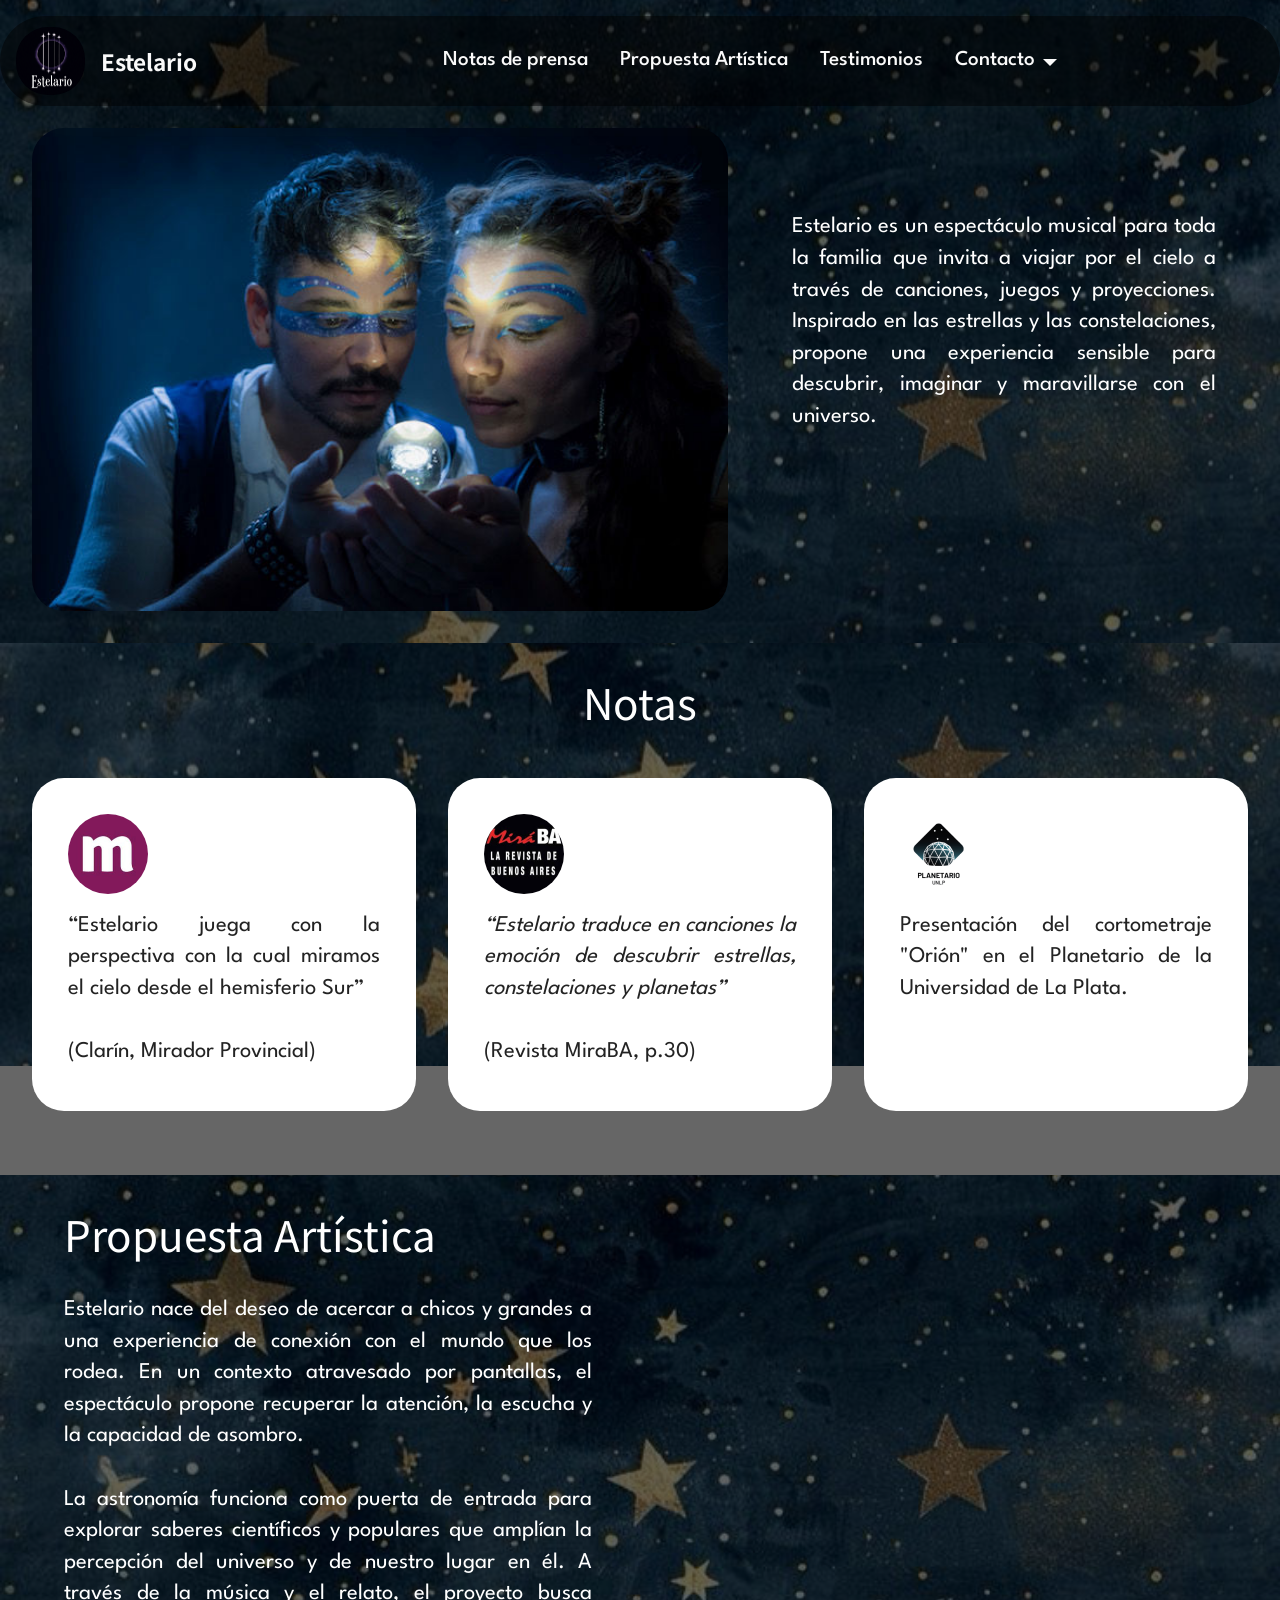
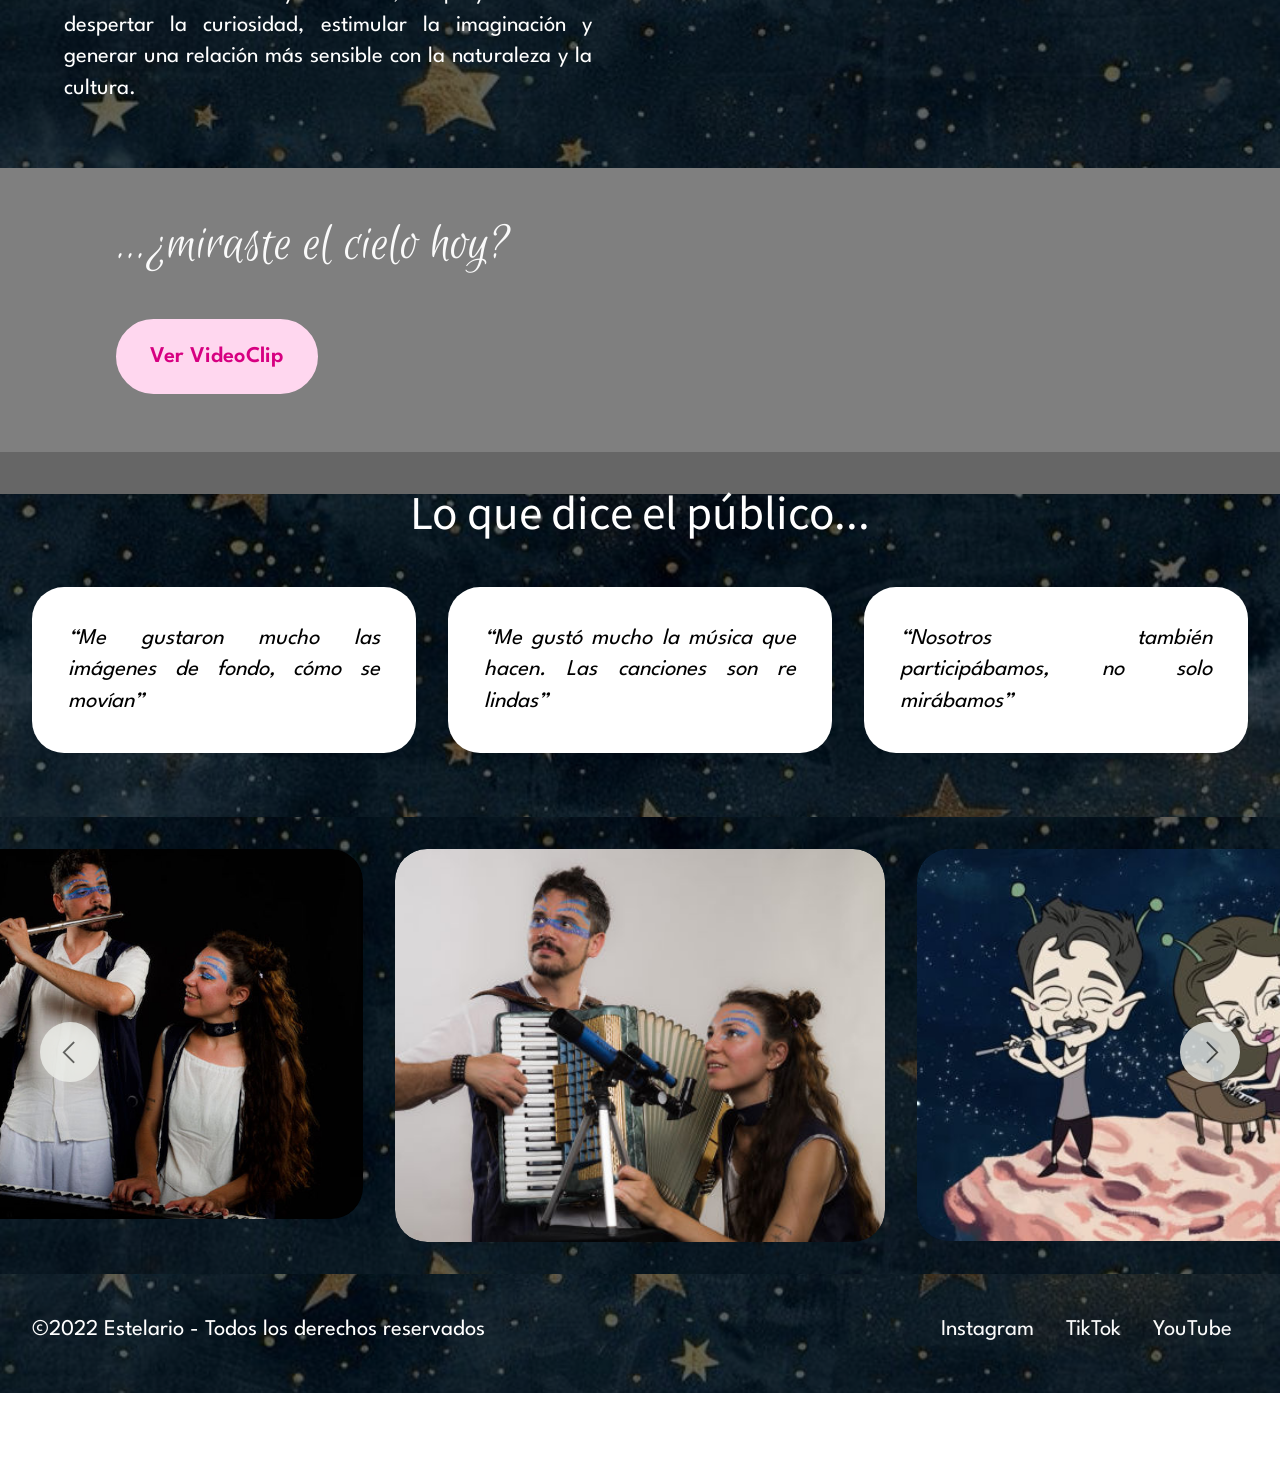
==== commit 74a5d693: "Add files via upload" ====
--- a/index.html
+++ b/index.html
@@ -28,7 +28,7 @@
   <noscript><link rel="stylesheet" href="https://fonts.googleapis.com/css?family=Noto+Sans+TC:100,200,300,400,500,600,700,800,900&display=swap"></noscript>
   <link rel="preload" href="https://fonts.googleapis.com/css?family=League+Spartan:100,200,300,400,500,600,700,800,900&display=swap" as="style" onload="this.onload=null;this.rel='stylesheet'">
   <noscript><link rel="stylesheet" href="https://fonts.googleapis.com/css?family=League+Spartan:100,200,300,400,500,600,700,800,900&display=swap"></noscript>
-  <link rel="preload" as="style" href="assets/mobirise/css/mbr-additional.css?v=cu7GyV"><link rel="stylesheet" href="assets/mobirise/css/mbr-additional.css?v=cu7GyV" type="text/css">
+  <link rel="preload" as="style" href="assets/mobirise/css/mbr-additional.css?v=wzbJum"><link rel="stylesheet" href="assets/mobirise/css/mbr-additional.css?v=wzbJum" type="text/css">
 
   
   
@@ -101,7 +101,7 @@
 	<div class="container">
 		<div class="row justify-content-center">
 			<div class="col-12 mb-5 content-head">
-				<h3 class="mbr-section-title mbr-fonts-style align-center mb-0 display-2"><strong>Notas</strong></h3>
+				<h3 class="mbr-section-title mbr-fonts-style align-center mb-0 display-2">Notas</h3>
 				
 			</div>
 		</div>
@@ -155,12 +155,12 @@
 			<div class="col-12 col-md">
 				<div class="text-wrapper">
 					<h2 class="mbr-section-title mb-4 mbr-fonts-style display-2">
-						<strong>Propuesta Artística</strong></h2>
+						Propuesta Artística</h2>
 					<p class="mbr-text mb-4 mbr-fonts-style display-7">Estelario nace del deseo de acercar a chicos y grandes a una experiencia de conexión con el mundo que los rodea. En un contexto atravesado por pantallas, el espectáculo propone recuperar la atención, la escucha y la capacidad de asombro.<br><br>La astronomía funciona como puerta de entrada para explorar saberes científicos y populares que amplían la percepción del universo y de nuestro lugar en él. A través de la música y el relato, el proyecto busca despertar la curiosidad, estimular la imaginación y generar una relación más sensible con la naturaleza y la cultura.</p>
 					
 				</div>
 			</div>
-			<div class="mbr-figure col-12 col-md-6"><iframe class="mbr-embedded-video" src="https://www.youtube.com/embed/ek9kc6q-a_k?rel=0&amp;amp;mute=1&amp;showinfo=0&amp;autoplay=1&amp;loop=0" width="1280" height="720" frameborder="0" allowfullscreen></iframe></div>
+			<div class="mbr-figure col-12 col-md-6"><iframe class="mbr-embedded-video" src="https://www.youtube.com/embed/ek9kc6q-a_k?rel=0&amp;amp;mute=1&amp;showinfo=0&amp;autoplay=1&amp;loop=1&amp;playlist=ek9kc6q-a_k" width="1280" height="720" frameborder="0" allowfullscreen></iframe></div>
 		</div>
 	</div>
 </section>
@@ -172,7 +172,7 @@
   <div class="container">
     <div class="row">
       <div class="content-wrap col-12 col-md-11">
-        <h1 class="mbr-section-title mbr-fonts-style mbr-white mb-4 display-1"><strong><a href="https://youtu.be/n0SX7KrEu6M?si=nmXshijYIB5nmC59" class="text-secondary" target="_blank">...¿miraste el cielo hoy?</a></strong></h1>
+        <h1 class="mbr-section-title mbr-fonts-style mbr-white mb-4 display-1"><strong><a href="https://youtu.be/n0SX7KrEu6M?si=nmXshijYIB5nmC59" class="text-white" target="_blank">...¿miraste el cielo hoy?</a></strong></h1>
         
         
         <div class="mbr-section-btn"><a class="btn btn-secondary display-7" href="https://youtu.be/n0SX7KrEu6M?si=nmXshijYIB5nmC59" target="_blank">Ver VideoClip</a></div>
@@ -189,7 +189,7 @@
 		<div class="row mb-5 justify-content-center">
 			<div class="col-12 mb-0 content-head">
 				<h3 class="mbr-section-title mbr-fonts-style align-center mb-0 display-2">
-					<strong>Lo que dice el público...</strong></h3>
+					Lo que dice el público...</h3>
 				
 			</div>
 		</div>
@@ -271,6 +271,14 @@
                                 <div class="item-img">
                                     <div class="item-wrapper">
                                         <img src="assets/images/dsc-1830.estelario-sur-2025-foto-carlos-furman-427x342.webp" alt="Mobirise Website Builder" title="" data-slide-to="9" data-bs-slide-to="9">
+                                    </div>
+                                </div>
+                            </div>
+                            </div><div class="embla__slide slider-image item" style="margin-left: 1rem; margin-right: 1rem;">
+                            <div class="slide-content">
+                                <div class="item-img">
+                                    <div class="item-wrapper">
+                                        <img src="assets/images/dsc-1718.estelario-sur-2025-foto-carlos-furman-640x483.webp" alt="Mobirise Website Builder" title="" data-slide-to="4" data-bs-slide-to="4">
                                     </div>
                                 </div>
                             </div>
@@ -322,7 +330,7 @@
             </div>
         </div>
     </div>
-</section><section class="display-7" style="padding: 0;align-items: center;justify-content: center;flex-wrap: wrap;    align-content: center;display: flex;position: relative;height: 4rem;"><a href="https://mobiri.se/4586444" style="flex: 1 1;height: 4rem;position: absolute;width: 100%;z-index: 1;"><img alt="" style="height: 4rem;" src="[data-uri]"></a><p style="margin: 0;text-align: center;" class="display-7">&#8204;</p><a style="z-index:1" href="https://mobirise.com/builder/ai-website-creator.html">Best AI Website Creator</a></section><script src="assets/bootstrap/js/bootstrap.bundle.min.js"></script>  <script src="assets/parallax/jarallax.js"></script>  <script src="assets/smoothscroll/smooth-scroll.js"></script>  <script src="assets/ytplayer/index.js"></script>  <script src="assets/dropdown/js/navbar-dropdown.js"></script>  <script src="assets/vimeoplayer/player.js"></script>  <script src="assets/masonry/masonry.pkgd.min.js"></script>  <script src="assets/imagesloaded/imagesloaded.pkgd.min.js"></script>  <script src="assets/embla/embla.min.js"></script>  <script src="assets/embla/script.js"></script>  <script src="assets/theme/js/script.js"></script>  
+</section><section class="display-7" style="padding: 0;align-items: center;justify-content: center;flex-wrap: wrap;    align-content: center;display: flex;position: relative;height: 4rem;"><a href="https://mobiri.se/4586444" style="flex: 1 1;height: 4rem;position: absolute;width: 100%;z-index: 1;"><img alt="" style="height: 4rem;" src="[data-uri]"></a><p style="margin: 0;text-align: center;" class="display-7">&#8204;</p><a style="z-index:1" href="https://mobirise.com/builder/ai-website-creator.html">AI Website Creator</a></section><script src="assets/bootstrap/js/bootstrap.bundle.min.js"></script>  <script src="assets/parallax/jarallax.js"></script>  <script src="assets/smoothscroll/smooth-scroll.js"></script>  <script src="assets/ytplayer/index.js"></script>  <script src="assets/dropdown/js/navbar-dropdown.js"></script>  <script src="assets/vimeoplayer/player.js"></script>  <script src="assets/masonry/masonry.pkgd.min.js"></script>  <script src="assets/imagesloaded/imagesloaded.pkgd.min.js"></script>  <script src="assets/embla/embla.min.js"></script>  <script src="assets/embla/script.js"></script>  <script src="assets/theme/js/script.js"></script>  
   
   
   <input name="animation" type="hidden">
--- a/assets/mobirise/css/mbr-additional.css
+++ b/assets/mobirise/css/mbr-additional.css
@@ -777,50 +777,6 @@
   outline: red solid 2px !important;
   outline-offset: 2px !important;
   transition: outline 0.2s ease-in-out;
-}
-.cid-vlZ4gAKW8D {
-  padding-top: 8rem;
-  padding-bottom: 2rem;
-  background-image: url("../../../assets/images/wallpaper-de-estrella-736x1308.webp");
-}
-.cid-vlZ4gAKW8D .mbr-fallback-image.disabled {
-  display: none;
-}
-.cid-vlZ4gAKW8D .mbr-fallback-image {
-  display: block;
-  background-size: cover;
-  background-position: center center;
-  width: 100%;
-  height: 100%;
-  position: absolute;
-  top: 0;
-}
-@media (max-width: 991px) {
-  .cid-vlZ4gAKW8D .image-wrapper {
-    margin-bottom: 1rem;
-  }
-}
-.cid-vlZ4gAKW8D .row {
-  align-items: center;
-}
-@media (max-width: 991px) {
-  .cid-vlZ4gAKW8D .image-wrapper {
-    padding: 1rem;
-  }
-}
-@media (min-width: 992px) {
-  .cid-vlZ4gAKW8D .text-wrapper {
-    padding: 0 2rem;
-  }
-}
-.cid-vlZ4gAKW8D .mbr-section-title {
-  color: #ffffff;
-  text-align: center;
-}
-.cid-vlZ4gAKW8D .mbr-text,
-.cid-vlZ4gAKW8D .mbr-section-btn {
-  color: #ffffff;
-  text-align: justify;
 }
 .cid-vdBreaJSna {
   z-index: 1000;
@@ -1378,6 +1334,50 @@
     padding: 1rem;
   }
 }
+.cid-vlZ4gAKW8D {
+  padding-top: 8rem;
+  padding-bottom: 2rem;
+  background-image: url("../../../assets/images/wallpaper-de-estrella-736x1308.webp");
+}
+.cid-vlZ4gAKW8D .mbr-fallback-image.disabled {
+  display: none;
+}
+.cid-vlZ4gAKW8D .mbr-fallback-image {
+  display: block;
+  background-size: cover;
+  background-position: center center;
+  width: 100%;
+  height: 100%;
+  position: absolute;
+  top: 0;
+}
+@media (max-width: 991px) {
+  .cid-vlZ4gAKW8D .image-wrapper {
+    margin-bottom: 1rem;
+  }
+}
+.cid-vlZ4gAKW8D .row {
+  align-items: center;
+}
+@media (max-width: 991px) {
+  .cid-vlZ4gAKW8D .image-wrapper {
+    padding: 1rem;
+  }
+}
+@media (min-width: 992px) {
+  .cid-vlZ4gAKW8D .text-wrapper {
+    padding: 0 2rem;
+  }
+}
+.cid-vlZ4gAKW8D .mbr-section-title {
+  color: #ffffff;
+  text-align: center;
+}
+.cid-vlZ4gAKW8D .mbr-text,
+.cid-vlZ4gAKW8D .mbr-section-btn {
+  color: #ffffff;
+  text-align: justify;
+}
 .cid-vel6oIh1A0 {
   padding-top: 2rem;
   padding-bottom: 2rem;
@@ -1820,50 +1820,6 @@
 }
 .cid-vdBrzFmNBt row-links-soc-item {
   color: #ffffff;
-}
-.cid-vlZlCVrQx0 {
-  padding-top: 8rem;
-  padding-bottom: 2rem;
-  background-image: url("../../../assets/images/wallpaper-de-estrella-736x1308.webp");
-}
-.cid-vlZlCVrQx0 .mbr-fallback-image.disabled {
-  display: none;
-}
-.cid-vlZlCVrQx0 .mbr-fallback-image {
-  display: block;
-  background-size: cover;
-  background-position: center center;
-  width: 100%;
-  height: 100%;
-  position: absolute;
-  top: 0;
-}
-@media (max-width: 991px) {
-  .cid-vlZlCVrQx0 .image-wrapper {
-    margin-bottom: 1rem;
-  }
-}
-.cid-vlZlCVrQx0 .row {
-  align-items: center;
-}
-@media (max-width: 991px) {
-  .cid-vlZlCVrQx0 .image-wrapper {
-    padding: 1rem;
-  }
-}
-@media (min-width: 992px) {
-  .cid-vlZlCVrQx0 .text-wrapper {
-    padding: 0 2rem;
-  }
-}
-.cid-vlZlCVrQx0 .mbr-section-title {
-  color: #ffffff;
-  text-align: center;
-}
-.cid-vlZlCVrQx0 .mbr-text,
-.cid-vlZlCVrQx0 .mbr-section-btn {
-  color: #ffffff;
-  text-align: justify;
 }
 .cid-vlZlCWxR90 {
   z-index: 1000;
@@ -2421,6 +2377,50 @@
     padding: 1rem;
   }
 }
+.cid-vlZlCVrQx0 {
+  padding-top: 8rem;
+  padding-bottom: 2rem;
+  background-image: url("../../../assets/images/wallpaper-de-estrella-736x1308.webp");
+}
+.cid-vlZlCVrQx0 .mbr-fallback-image.disabled {
+  display: none;
+}
+.cid-vlZlCVrQx0 .mbr-fallback-image {
+  display: block;
+  background-size: cover;
+  background-position: center center;
+  width: 100%;
+  height: 100%;
+  position: absolute;
+  top: 0;
+}
+@media (max-width: 991px) {
+  .cid-vlZlCVrQx0 .image-wrapper {
+    margin-bottom: 1rem;
+  }
+}
+.cid-vlZlCVrQx0 .row {
+  align-items: center;
+}
+@media (max-width: 991px) {
+  .cid-vlZlCVrQx0 .image-wrapper {
+    padding: 1rem;
+  }
+}
+@media (min-width: 992px) {
+  .cid-vlZlCVrQx0 .text-wrapper {
+    padding: 0 2rem;
+  }
+}
+.cid-vlZlCVrQx0 .mbr-section-title {
+  color: #ffffff;
+  text-align: center;
+}
+.cid-vlZlCVrQx0 .mbr-text,
+.cid-vlZlCVrQx0 .mbr-section-btn {
+  color: #ffffff;
+  text-align: justify;
+}
 .cid-vlZlCXbQ1r {
   padding-top: 2rem;
   padding-bottom: 2rem;
--- a/assets/mobirise/css/mbr-additional.css
+++ b/assets/mobirise/css/mbr-additional.css
@@ -777,50 +777,6 @@
   outline: red solid 2px !important;
   outline-offset: 2px !important;
   transition: outline 0.2s ease-in-out;
-}
-.cid-vlZ4gAKW8D {
-  padding-top: 8rem;
-  padding-bottom: 2rem;
-  background-image: url("../../../assets/images/wallpaper-de-estrella-736x1308.webp");
-}
-.cid-vlZ4gAKW8D .mbr-fallback-image.disabled {
-  display: none;
-}
-.cid-vlZ4gAKW8D .mbr-fallback-image {
-  display: block;
-  background-size: cover;
-  background-position: center center;
-  width: 100%;
-  height: 100%;
-  position: absolute;
-  top: 0;
-}
-@media (max-width: 991px) {
-  .cid-vlZ4gAKW8D .image-wrapper {
-    margin-bottom: 1rem;
-  }
-}
-.cid-vlZ4gAKW8D .row {
-  align-items: center;
-}
-@media (max-width: 991px) {
-  .cid-vlZ4gAKW8D .image-wrapper {
-    padding: 1rem;
-  }
-}
-@media (min-width: 992px) {
-  .cid-vlZ4gAKW8D .text-wrapper {
-    padding: 0 2rem;
-  }
-}
-.cid-vlZ4gAKW8D .mbr-section-title {
-  color: #ffffff;
-  text-align: center;
-}
-.cid-vlZ4gAKW8D .mbr-text,
-.cid-vlZ4gAKW8D .mbr-section-btn {
-  color: #ffffff;
-  text-align: justify;
 }
 .cid-vdBreaJSna {
   z-index: 1000;
@@ -1378,6 +1334,50 @@
     padding: 1rem;
   }
 }
+.cid-vlZ4gAKW8D {
+  padding-top: 8rem;
+  padding-bottom: 2rem;
+  background-image: url("../../../assets/images/wallpaper-de-estrella-736x1308.webp");
+}
+.cid-vlZ4gAKW8D .mbr-fallback-image.disabled {
+  display: none;
+}
+.cid-vlZ4gAKW8D .mbr-fallback-image {
+  display: block;
+  background-size: cover;
+  background-position: center center;
+  width: 100%;
+  height: 100%;
+  position: absolute;
+  top: 0;
+}
+@media (max-width: 991px) {
+  .cid-vlZ4gAKW8D .image-wrapper {
+    margin-bottom: 1rem;
+  }
+}
+.cid-vlZ4gAKW8D .row {
+  align-items: center;
+}
+@media (max-width: 991px) {
+  .cid-vlZ4gAKW8D .image-wrapper {
+    padding: 1rem;
+  }
+}
+@media (min-width: 992px) {
+  .cid-vlZ4gAKW8D .text-wrapper {
+    padding: 0 2rem;
+  }
+}
+.cid-vlZ4gAKW8D .mbr-section-title {
+  color: #ffffff;
+  text-align: center;
+}
+.cid-vlZ4gAKW8D .mbr-text,
+.cid-vlZ4gAKW8D .mbr-section-btn {
+  color: #ffffff;
+  text-align: justify;
+}
 .cid-vel6oIh1A0 {
   padding-top: 2rem;
   padding-bottom: 2rem;
@@ -1820,50 +1820,6 @@
 }
 .cid-vdBrzFmNBt row-links-soc-item {
   color: #ffffff;
-}
-.cid-vlZlCVrQx0 {
-  padding-top: 8rem;
-  padding-bottom: 2rem;
-  background-image: url("../../../assets/images/wallpaper-de-estrella-736x1308.webp");
-}
-.cid-vlZlCVrQx0 .mbr-fallback-image.disabled {
-  display: none;
-}
-.cid-vlZlCVrQx0 .mbr-fallback-image {
-  display: block;
-  background-size: cover;
-  background-position: center center;
-  width: 100%;
-  height: 100%;
-  position: absolute;
-  top: 0;
-}
-@media (max-width: 991px) {
-  .cid-vlZlCVrQx0 .image-wrapper {
-    margin-bottom: 1rem;
-  }
-}
-.cid-vlZlCVrQx0 .row {
-  align-items: center;
-}
-@media (max-width: 991px) {
-  .cid-vlZlCVrQx0 .image-wrapper {
-    padding: 1rem;
-  }
-}
-@media (min-width: 992px) {
-  .cid-vlZlCVrQx0 .text-wrapper {
-    padding: 0 2rem;
-  }
-}
-.cid-vlZlCVrQx0 .mbr-section-title {
-  color: #ffffff;
-  text-align: center;
-}
-.cid-vlZlCVrQx0 .mbr-text,
-.cid-vlZlCVrQx0 .mbr-section-btn {
-  color: #ffffff;
-  text-align: justify;
 }
 .cid-vlZlCWxR90 {
   z-index: 1000;
@@ -2421,6 +2377,50 @@
     padding: 1rem;
   }
 }
+.cid-vlZlCVrQx0 {
+  padding-top: 8rem;
+  padding-bottom: 2rem;
+  background-image: url("../../../assets/images/wallpaper-de-estrella-736x1308.webp");
+}
+.cid-vlZlCVrQx0 .mbr-fallback-image.disabled {
+  display: none;
+}
+.cid-vlZlCVrQx0 .mbr-fallback-image {
+  display: block;
+  background-size: cover;
+  background-position: center center;
+  width: 100%;
+  height: 100%;
+  position: absolute;
+  top: 0;
+}
+@media (max-width: 991px) {
+  .cid-vlZlCVrQx0 .image-wrapper {
+    margin-bottom: 1rem;
+  }
+}
+.cid-vlZlCVrQx0 .row {
+  align-items: center;
+}
+@media (max-width: 991px) {
+  .cid-vlZlCVrQx0 .image-wrapper {
+    padding: 1rem;
+  }
+}
+@media (min-width: 992px) {
+  .cid-vlZlCVrQx0 .text-wrapper {
+    padding: 0 2rem;
+  }
+}
+.cid-vlZlCVrQx0 .mbr-section-title {
+  color: #ffffff;
+  text-align: center;
+}
+.cid-vlZlCVrQx0 .mbr-text,
+.cid-vlZlCVrQx0 .mbr-section-btn {
+  color: #ffffff;
+  text-align: justify;
+}
 .cid-vlZlCXbQ1r {
   padding-top: 2rem;
   padding-bottom: 2rem;
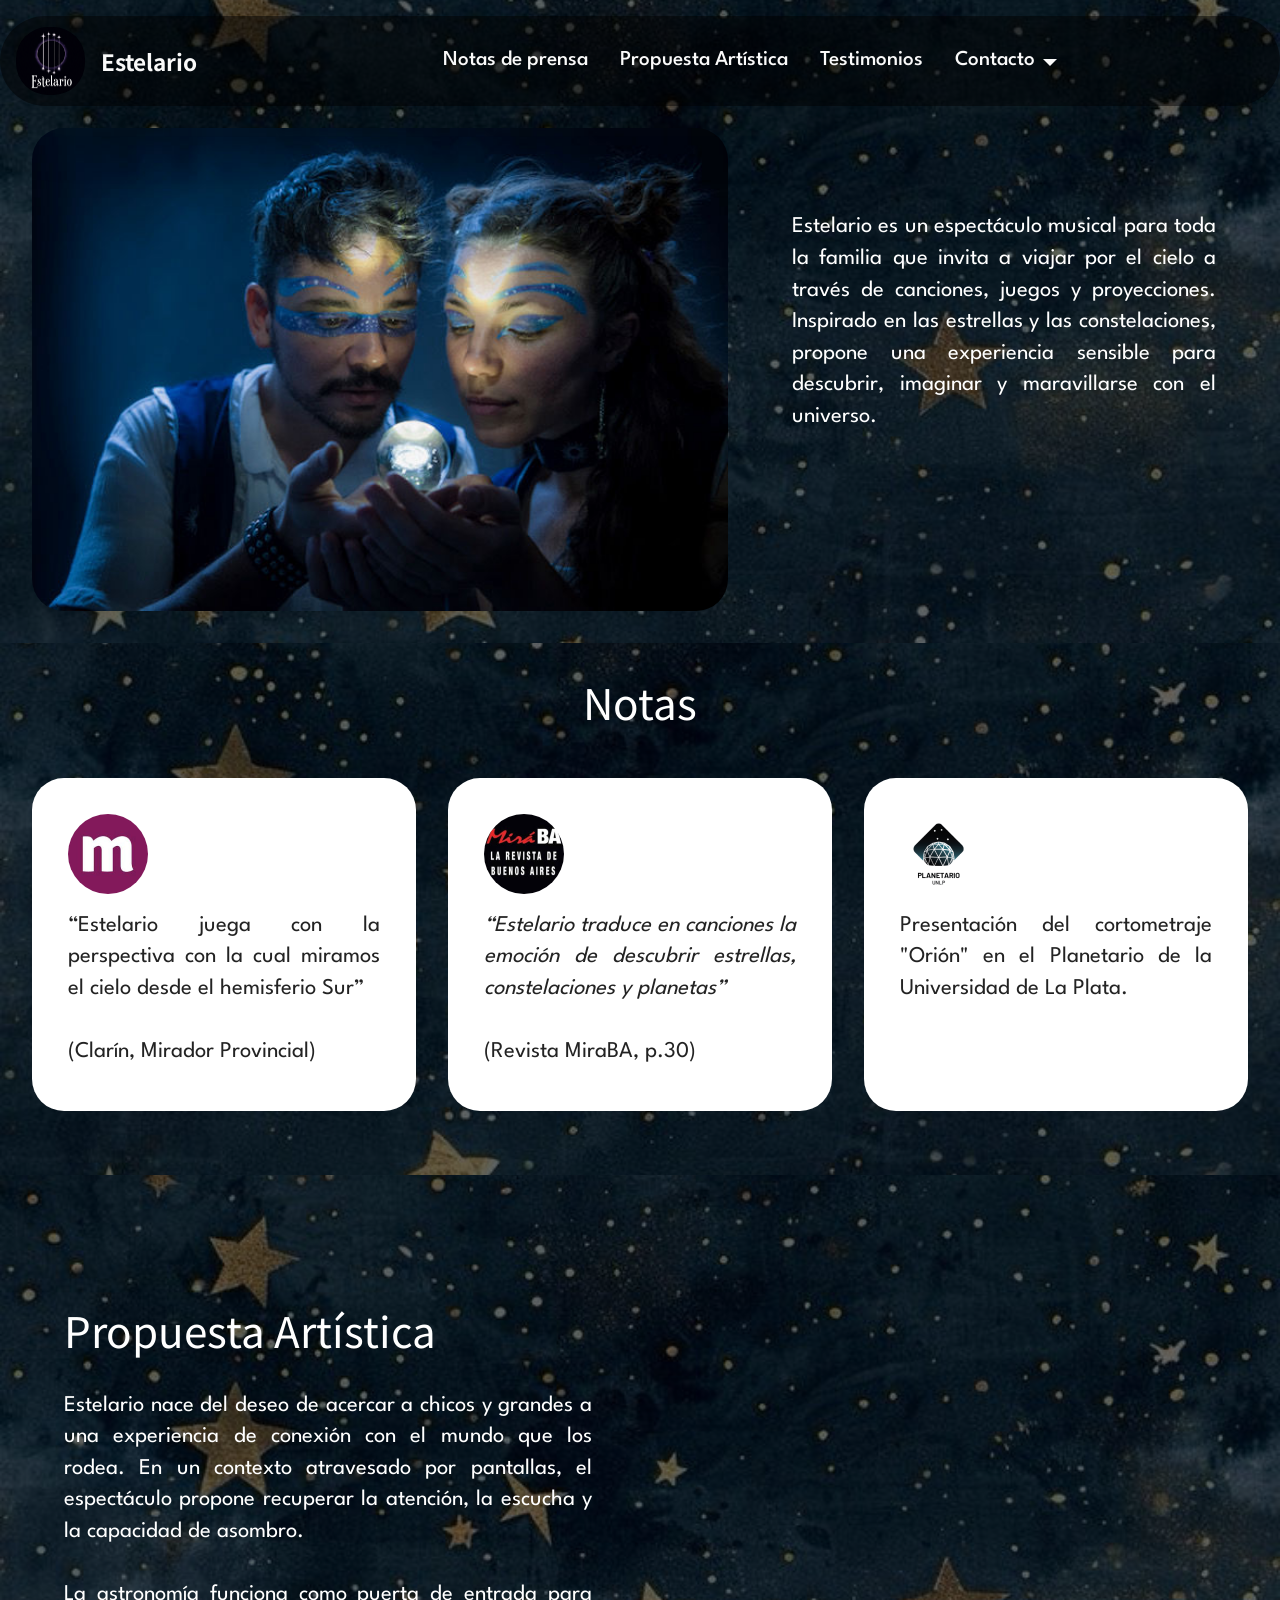
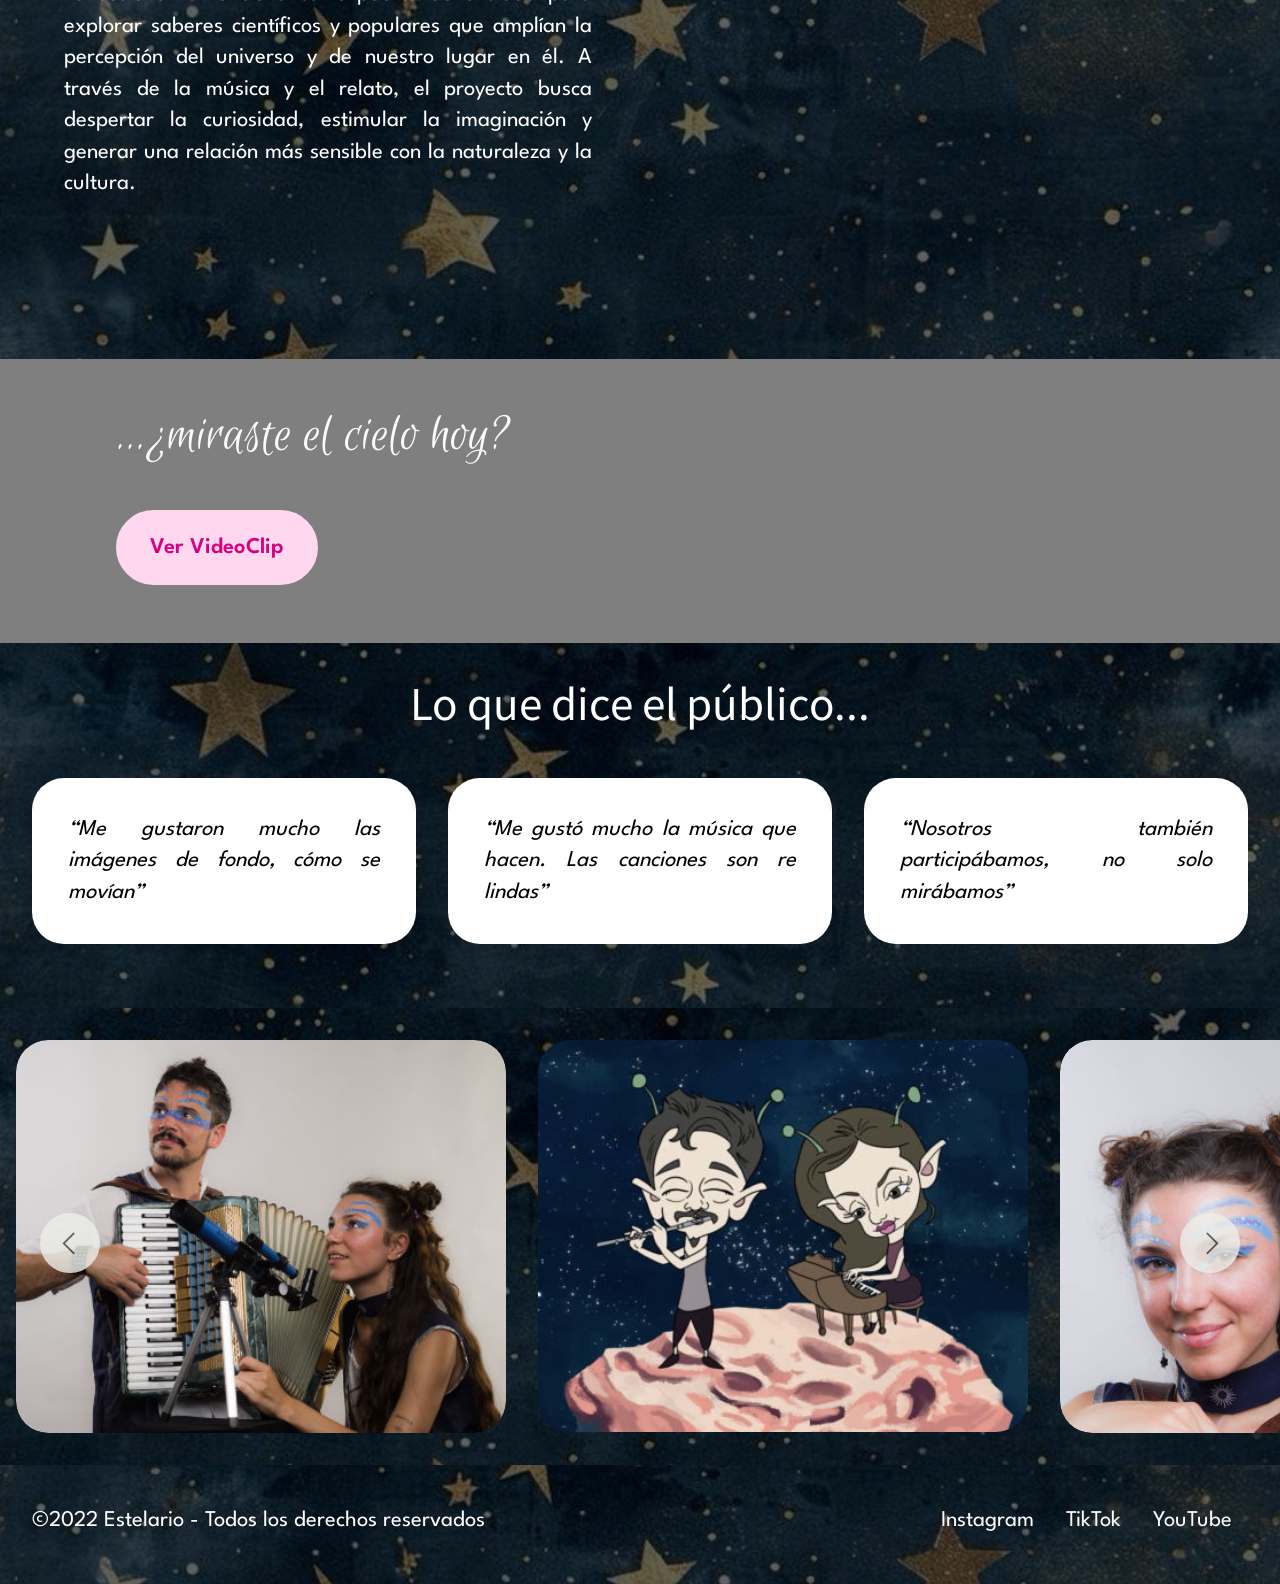
==== commit 7b596779: "Update index.html" ====
--- a/index.html
+++ b/index.html
@@ -330,9 +330,9 @@
             </div>
         </div>
     </div>
-</section><section class="display-7" style="padding: 0;align-items: center;justify-content: center;flex-wrap: wrap;    align-content: center;display: flex;position: relative;height: 4rem;"><a href="https://mobiri.se/4586444" style="flex: 1 1;height: 4rem;position: absolute;width: 100%;z-index: 1;"><img alt="" style="height: 4rem;" src="[data-uri]"></a><p style="margin: 0;text-align: center;" class="display-7">&#8204;</p><a style="z-index:1" href="https://mobirise.com/builder/ai-website-creator.html">AI Website Creator</a></section><script src="assets/bootstrap/js/bootstrap.bundle.min.js"></script>  <script src="assets/parallax/jarallax.js"></script>  <script src="assets/smoothscroll/smooth-scroll.js"></script>  <script src="assets/ytplayer/index.js"></script>  <script src="assets/dropdown/js/navbar-dropdown.js"></script>  <script src="assets/vimeoplayer/player.js"></script>  <script src="assets/masonry/masonry.pkgd.min.js"></script>  <script src="assets/imagesloaded/imagesloaded.pkgd.min.js"></script>  <script src="assets/embla/embla.min.js"></script>  <script src="assets/embla/script.js"></script>  <script src="assets/theme/js/script.js"></script>  
+<!-- </section><section class="display-7" style="padding: 0;align-items: center;justify-content: center;flex-wrap: wrap;    align-content: center;display: flex;position: relative;height: 4rem;"><a href="https://mobiri.se/4586444" style="flex: 1 1;height: 4rem;position: absolute;width: 100%;z-index: 1;"><img alt="" style="height: 4rem;" src="[data-uri]"></a><p style="margin: 0;text-align: center;" class="display-7">&#8204;</p><a style="z-index:1" href="https://mobirise.com/builder/ai-website-creator.html">AI Website Creator</a></section><script src="assets/bootstrap/js/bootstrap.bundle.min.js"></script>  <script src="assets/parallax/jarallax.js"></script>  <script src="assets/smoothscroll/smooth-scroll.js"></script>  <script src="assets/ytplayer/index.js"></script>  <script src="assets/dropdown/js/navbar-dropdown.js"></script>  <script src="assets/vimeoplayer/player.js"></script>  <script src="assets/masonry/masonry.pkgd.min.js"></script>  <script src="assets/imagesloaded/imagesloaded.pkgd.min.js"></script>  <script src="assets/embla/embla.min.js"></script>  <script src="assets/embla/script.js"></script>  <script src="assets/theme/js/script.js"></script> --> 
   
   
   <input name="animation" type="hidden">
   </body>
-</html>+</html>
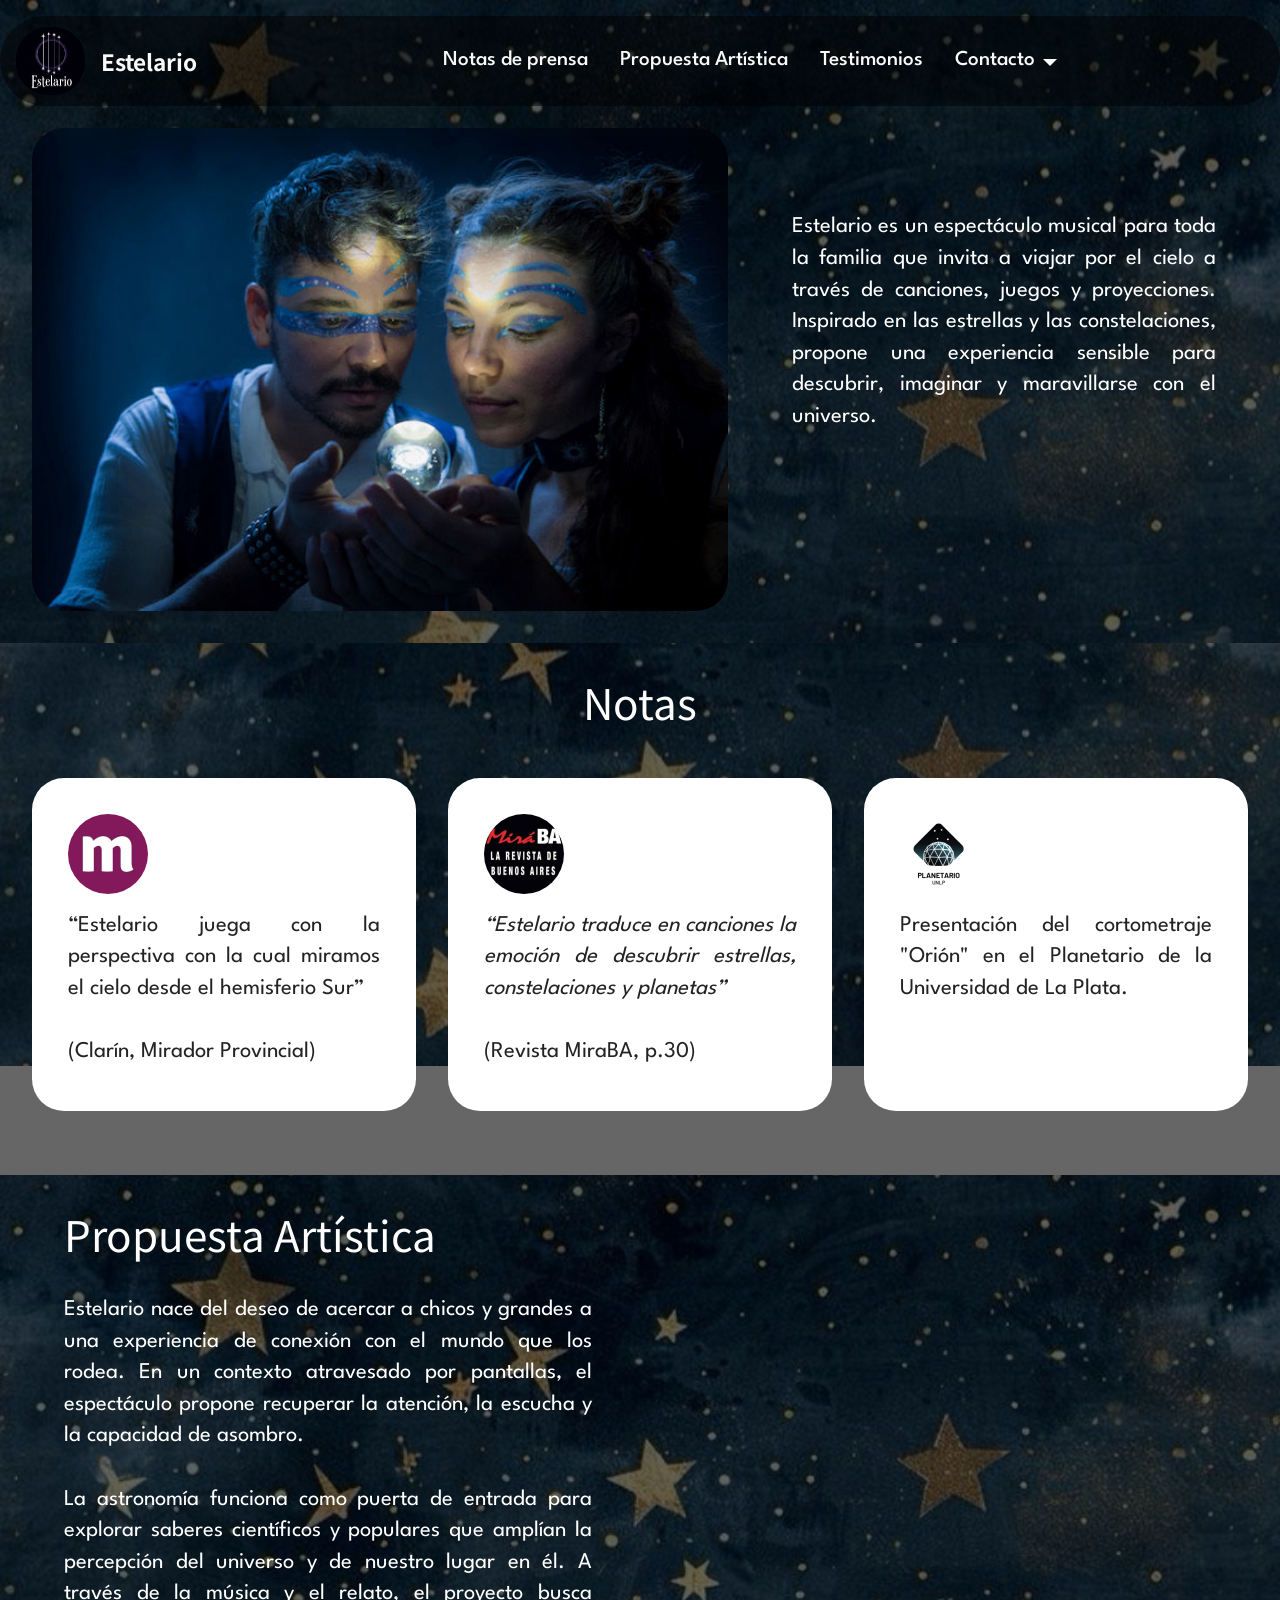
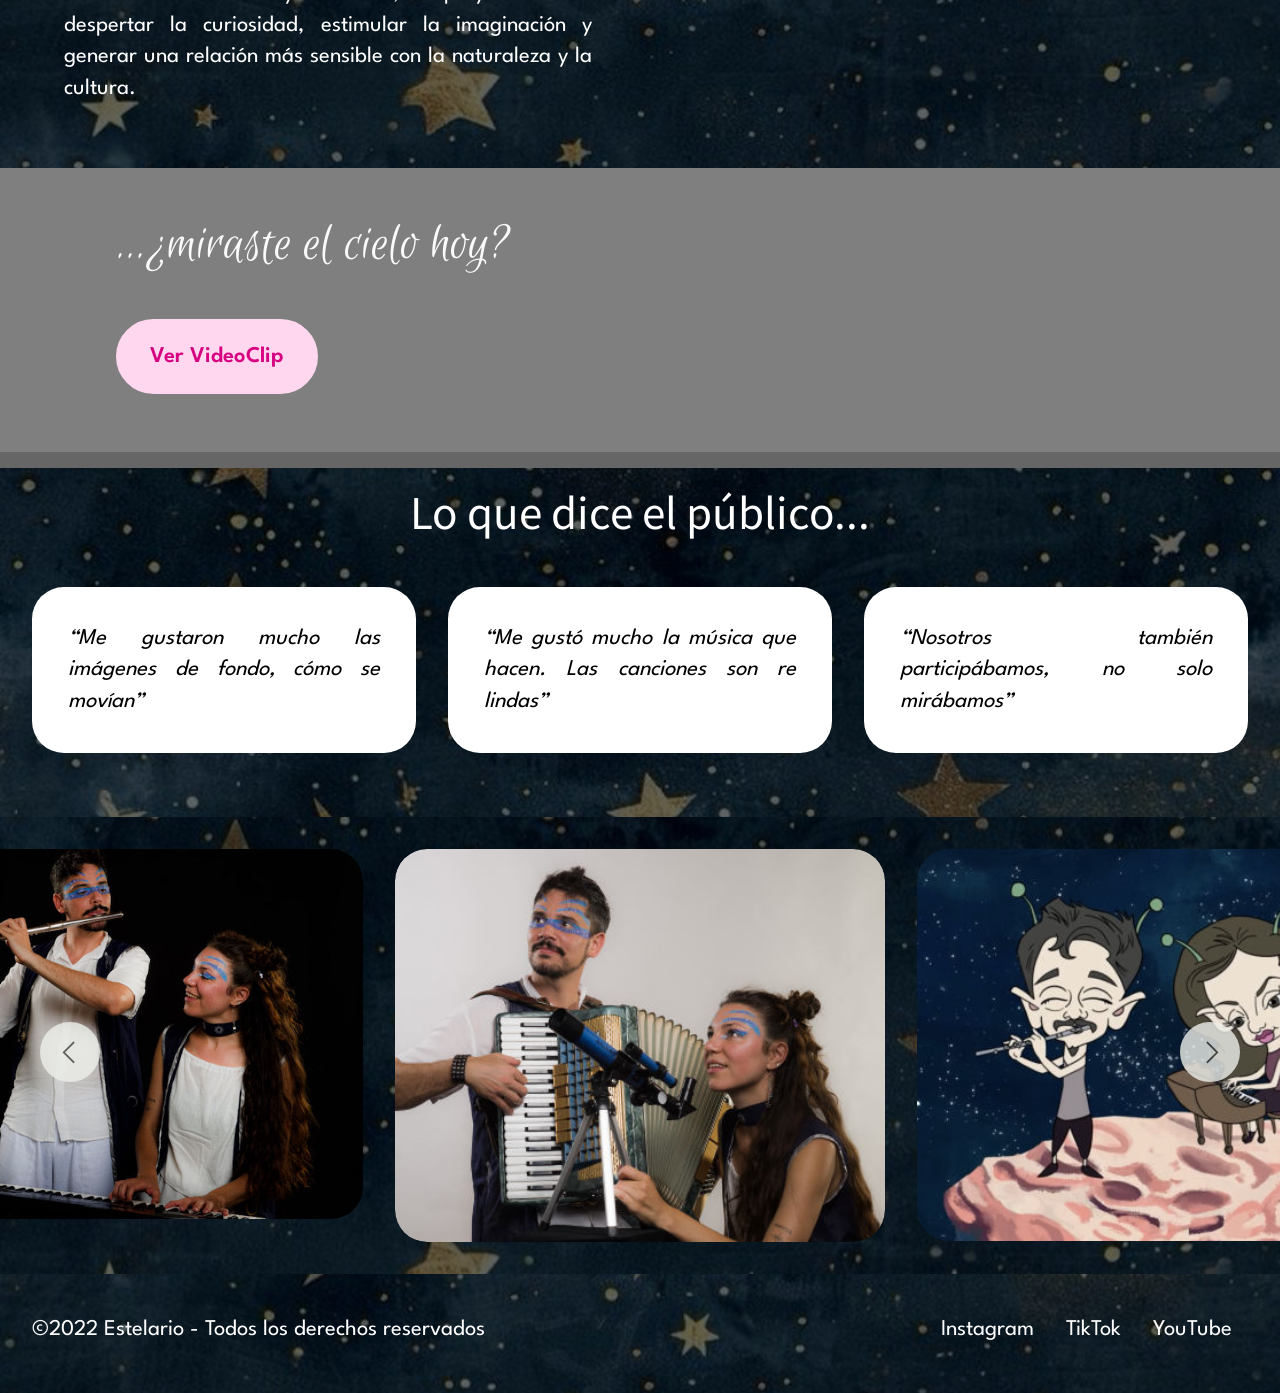
==== commit f0703832: "Update index.html" ====
--- a/index.html
+++ b/index.html
@@ -330,7 +330,9 @@
             </div>
         </div>
     </div>
-<!-- </section><section class="display-7" style="padding: 0;align-items: center;justify-content: center;flex-wrap: wrap;    align-content: center;display: flex;position: relative;height: 4rem;"><a href="https://mobiri.se/4586444" style="flex: 1 1;height: 4rem;position: absolute;width: 100%;z-index: 1;"><img alt="" style="height: 4rem;" src="[data-uri]"></a><p style="margin: 0;text-align: center;" class="display-7">&#8204;</p><a style="z-index:1" href="https://mobirise.com/builder/ai-website-creator.html">AI Website Creator</a></section><script src="assets/bootstrap/js/bootstrap.bundle.min.js"></script>  <script src="assets/parallax/jarallax.js"></script>  <script src="assets/smoothscroll/smooth-scroll.js"></script>  <script src="assets/ytplayer/index.js"></script>  <script src="assets/dropdown/js/navbar-dropdown.js"></script>  <script src="assets/vimeoplayer/player.js"></script>  <script src="assets/masonry/masonry.pkgd.min.js"></script>  <script src="assets/imagesloaded/imagesloaded.pkgd.min.js"></script>  <script src="assets/embla/embla.min.js"></script>  <script src="assets/embla/script.js"></script>  <script src="assets/theme/js/script.js"></script> --> 
+<!-- </section><section class="display-7" style="padding: 0;align-items: center;justify-content: center;flex-wrap: wrap;    align-content: center;display: flex;position: relative;height: 4rem;"><a href="https://mobiri.se/4586444" style="flex: 1 1;height: 4rem;position: absolute;width: 100%;z-index: 1;"><img alt="" style="height: 4rem;" src="[data-uri]"></a><p style="margin: 0;text-align: center;" class="display-7">&#8204;</p><a style="z-index:1" href="https://mobirise.com/builder/ai-website-creator.html">AI Website Creator</a> --> 
+
+</section><script src="assets/bootstrap/js/bootstrap.bundle.min.js"></script>  <script src="assets/parallax/jarallax.js"></script>  <script src="assets/smoothscroll/smooth-scroll.js"></script>  <script src="assets/ytplayer/index.js"></script>  <script src="assets/dropdown/js/navbar-dropdown.js"></script>  <script src="assets/vimeoplayer/player.js"></script>  <script src="assets/masonry/masonry.pkgd.min.js"></script>  <script src="assets/imagesloaded/imagesloaded.pkgd.min.js"></script>  <script src="assets/embla/embla.min.js"></script>  <script src="assets/embla/script.js"></script>  <script src="assets/theme/js/script.js"></script> 
   
   
   <input name="animation" type="hidden">
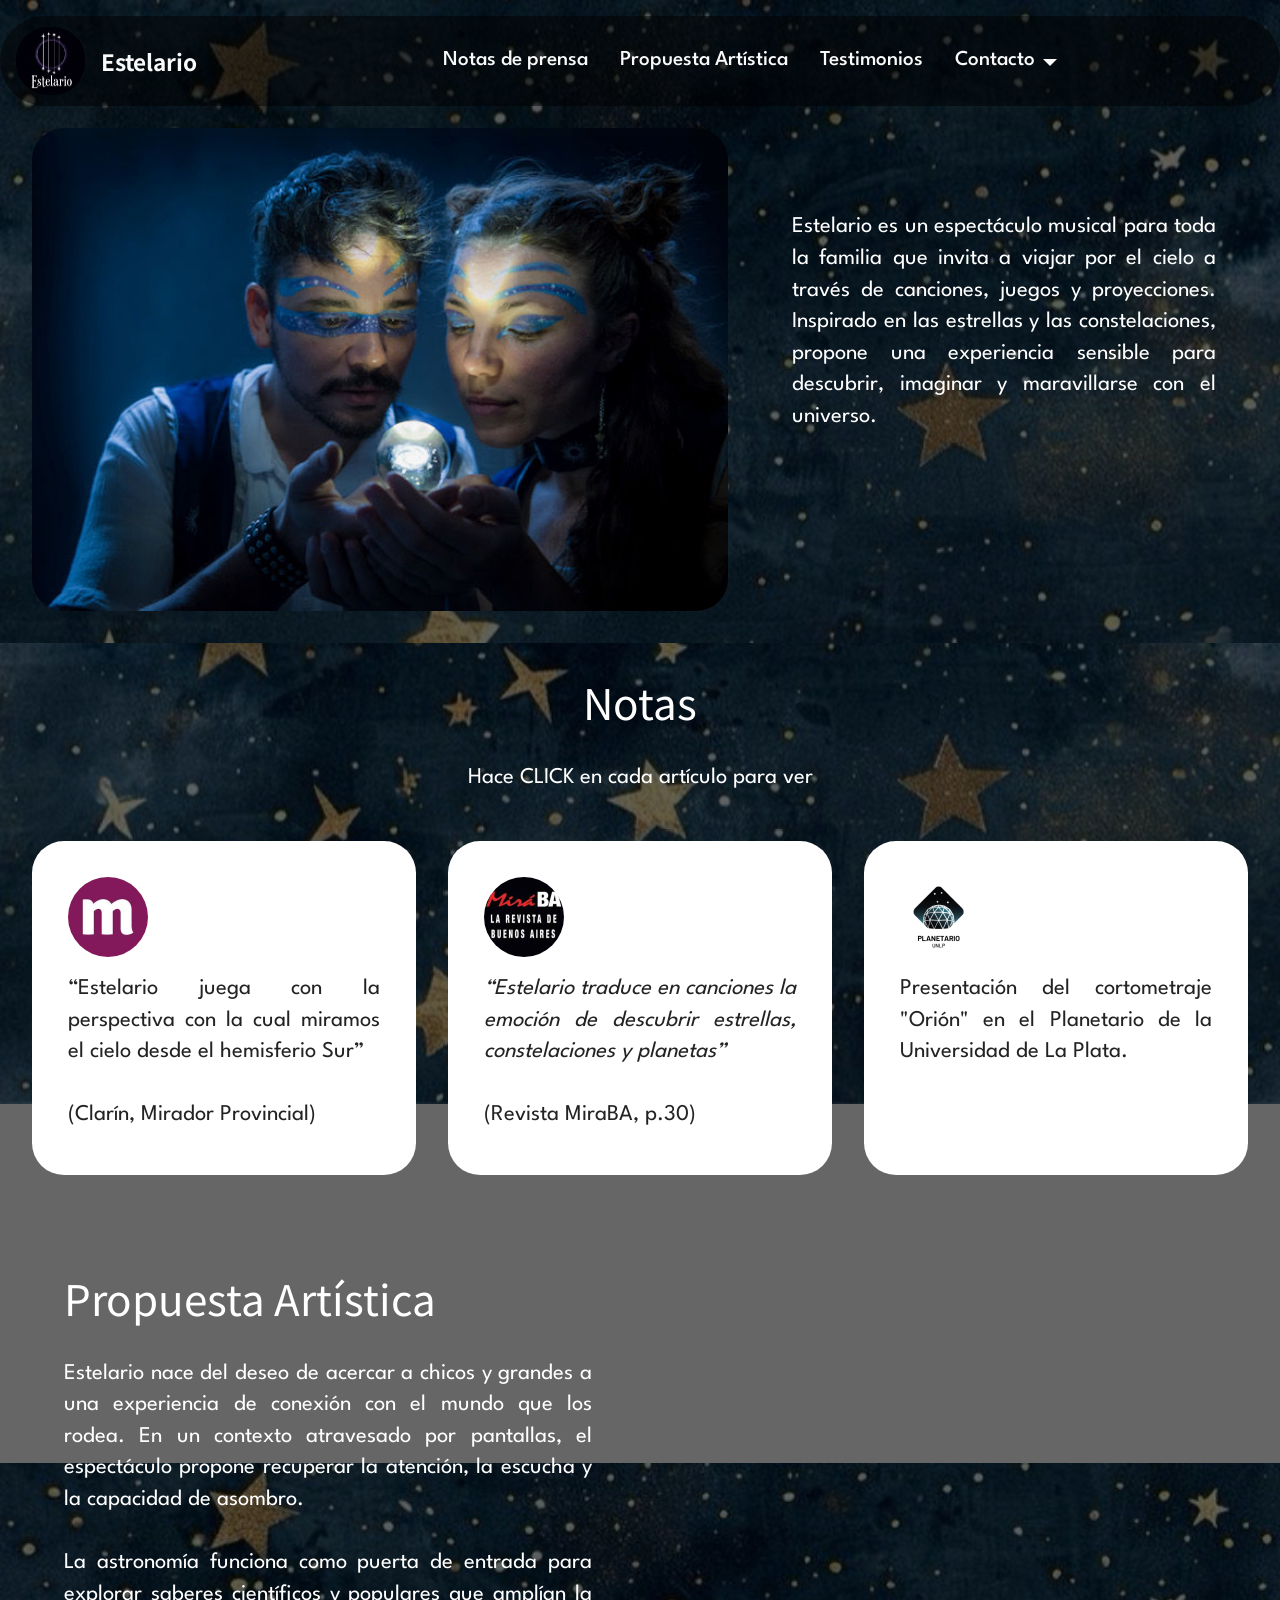
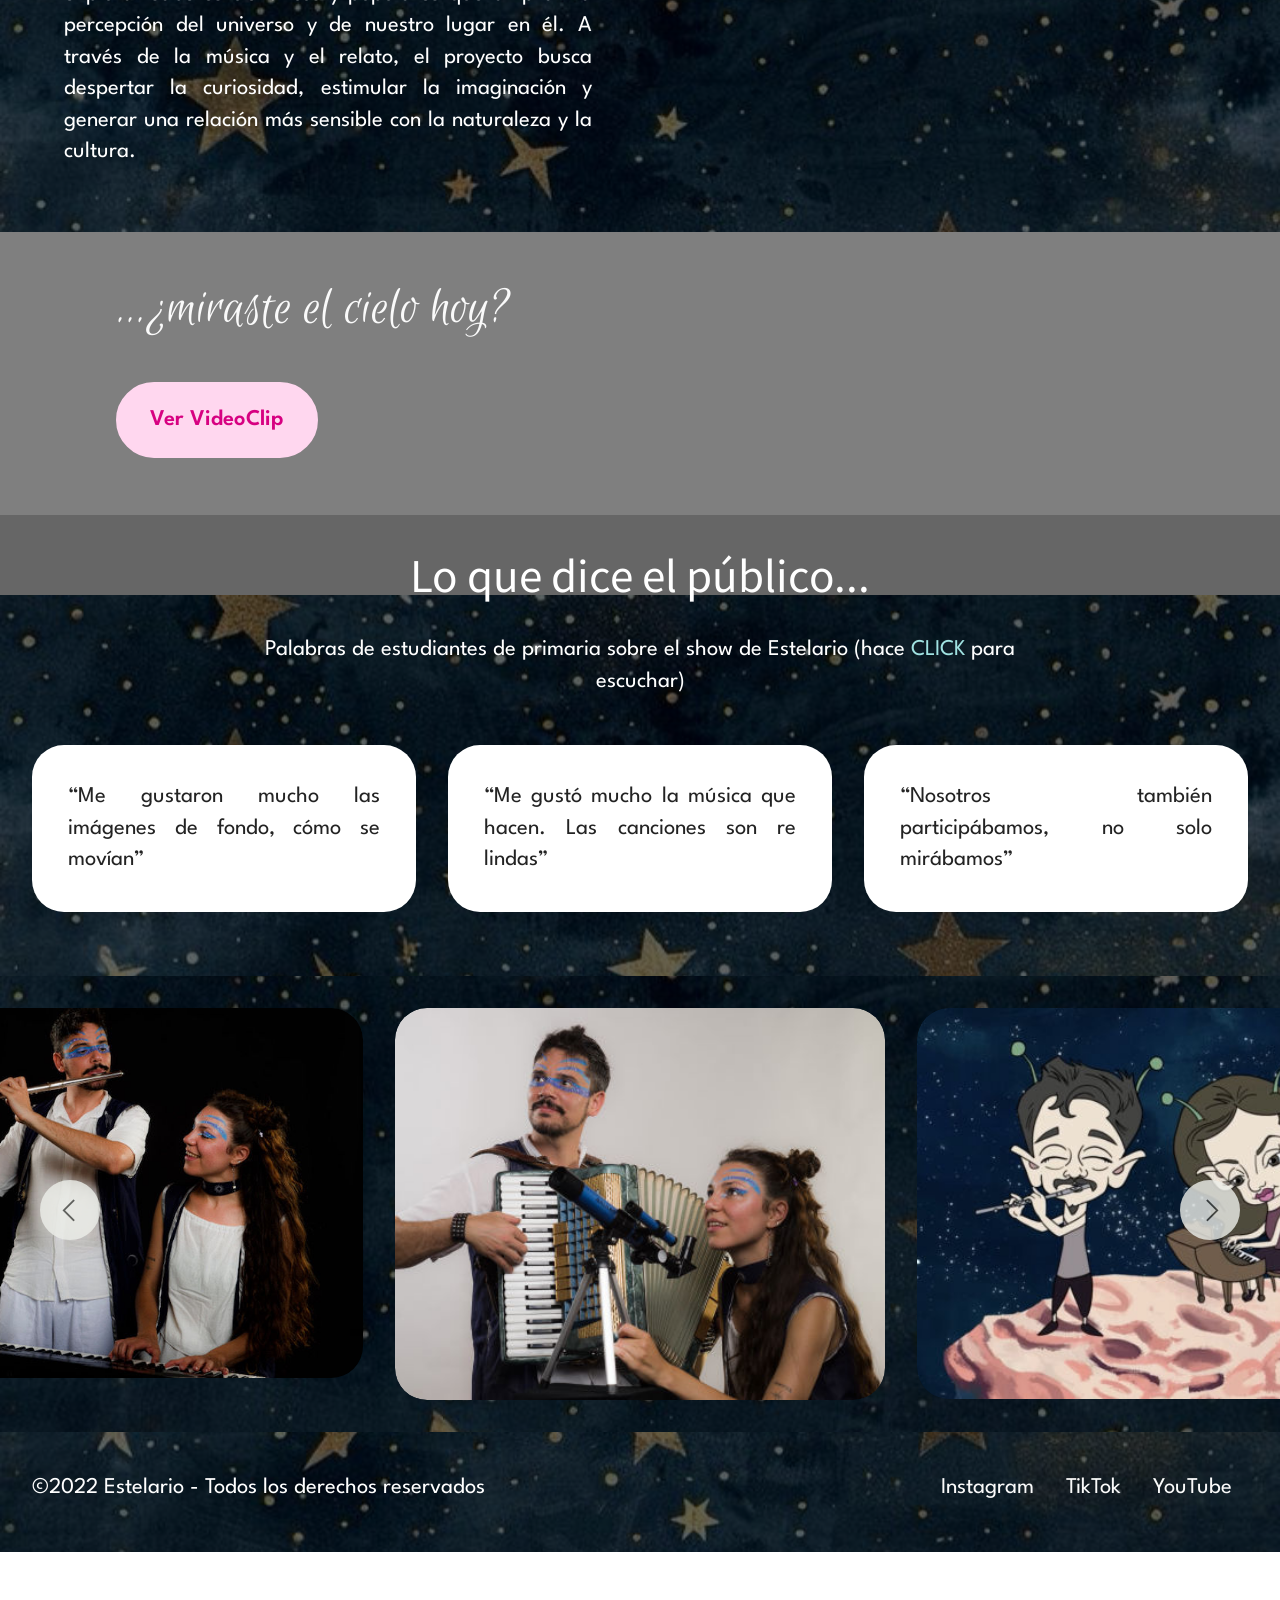
==== commit 36d734f6: "Add files via upload" ====
--- a/index.html
+++ b/index.html
@@ -28,7 +28,7 @@
   <noscript><link rel="stylesheet" href="https://fonts.googleapis.com/css?family=Noto+Sans+TC:100,200,300,400,500,600,700,800,900&display=swap"></noscript>
   <link rel="preload" href="https://fonts.googleapis.com/css?family=League+Spartan:100,200,300,400,500,600,700,800,900&display=swap" as="style" onload="this.onload=null;this.rel='stylesheet'">
   <noscript><link rel="stylesheet" href="https://fonts.googleapis.com/css?family=League+Spartan:100,200,300,400,500,600,700,800,900&display=swap"></noscript>
-  <link rel="preload" as="style" href="assets/mobirise/css/mbr-additional.css?v=wzbJum"><link rel="stylesheet" href="assets/mobirise/css/mbr-additional.css?v=wzbJum" type="text/css">
+  <link rel="preload" as="style" href="assets/mobirise/css/mbr-additional.css?v=8tZp5P"><link rel="stylesheet" href="assets/mobirise/css/mbr-additional.css?v=8tZp5P" type="text/css">
 
   
   
@@ -102,7 +102,8 @@
 		<div class="row justify-content-center">
 			<div class="col-12 mb-5 content-head">
 				<h3 class="mbr-section-title mbr-fonts-style align-center mb-0 display-2">Notas</h3>
-				
+				<h5 class="mbr-section-subtitle mbr-fonts-style align-center mb-0 mt-4 display-7">
+					Hace CLICK en cada artículo para ver</h5>
 			</div>
 		</div>
 		<div class="row">
@@ -160,7 +161,7 @@
 					
 				</div>
 			</div>
-			<div class="mbr-figure col-12 col-md-6"><iframe class="mbr-embedded-video" src="https://www.youtube.com/embed/ek9kc6q-a_k?rel=0&amp;amp;mute=1&amp;showinfo=0&amp;autoplay=1&amp;loop=1&amp;playlist=ek9kc6q-a_k" width="1280" height="720" frameborder="0" allowfullscreen></iframe></div>
+			<div class="mbr-figure col-12 col-md-6"><iframe class="mbr-embedded-video" src="https://www.youtube.com/embed/jCAcWtHtvaE?rel=0&amp;amp;mute=1&amp;showinfo=0&amp;autoplay=1&amp;loop=1&amp;playlist=jCAcWtHtvaE" width="1280" height="720" frameborder="0" allowfullscreen></iframe></div>
 		</div>
 	</div>
 </section>
@@ -190,37 +191,37 @@
 			<div class="col-12 mb-0 content-head">
 				<h3 class="mbr-section-title mbr-fonts-style align-center mb-0 display-2">
 					Lo que dice el público...</h3>
-				
+				<h5 class="mbr-section-subtitle mbr-fonts-style align-center mb-0 mt-4 display-7">Palabras de estudiantes de primaria sobre el show de Estelario&nbsp;(hace <a href="https://youtube.com/shorts/Qu1JxFCtj70?si=LiqW4cd1bKQrqJ8Y" class="text-warning">CLICK</a> para escuchar)</h5>
 			</div>
 		</div>
 		<div class="row mbr-masonry" data-masonry="{&quot;percentPosition&quot;: true }">
+			
 			<div class="item features-without-image col-12 col-md-6 col-lg-4 active">
 				<div class="item-wrapper">
 					<div class="card-box align-left">
 						<p class="card-text mbr-fonts-style display-7"><em>
-							“Me gustaron mucho las imágenes de fondo, cómo se movían”
+							<a href="https://youtube.com/shorts/Qu1JxFCtj70?si=LiqW4cd1bKQrqJ8Y" class="text-black">“Me gustaron mucho las imágenes de fondo, cómo se movían”</a>
 						</em></p>
 						
 						
 					</div>
 				</div>
+			</div><div class="item features-without-image col-12 col-md-6 col-lg-4">
+				<div class="item-wrapper">
+					<div class="card-box align-left">
+						<p class="card-text mbr-fonts-style display-7"><em>
+							<a href="https://youtube.com/shorts/Qu1JxFCtj70?si=LiqW4cd1bKQrqJ8Y" class="text-black">“Me gustó mucho la música que hacen. Las canciones son re lindas”</a>
+						</em></p>
+						
+						
+					</div>
+				</div>
 			</div>
 			<div class="item features-without-image col-12 col-md-6 col-lg-4">
 				<div class="item-wrapper">
 					<div class="card-box align-left">
 						<p class="card-text mbr-fonts-style display-7"><em>
-							“Me gustó mucho la música que hacen. Las canciones son re lindas”
-						</em></p>
-						
-						
-					</div>
-				</div>
-			</div>
-			<div class="item features-without-image col-12 col-md-6 col-lg-4">
-				<div class="item-wrapper">
-					<div class="card-box align-left">
-						<p class="card-text mbr-fonts-style display-7"><em>
-							“Nosotros también participábamos, no solo mirábamos”
+							<a href="https://youtube.com/shorts/Qu1JxFCtj70?si=LiqW4cd1bKQrqJ8Y" class="text-black">“Nosotros también participábamos, no solo mirábamos”</a>
 						</em></p>
 						
 						
@@ -330,11 +331,9 @@
             </div>
         </div>
     </div>
-<!-- </section><section class="display-7" style="padding: 0;align-items: center;justify-content: center;flex-wrap: wrap;    align-content: center;display: flex;position: relative;height: 4rem;"><a href="https://mobiri.se/4586444" style="flex: 1 1;height: 4rem;position: absolute;width: 100%;z-index: 1;"><img alt="" style="height: 4rem;" src="[data-uri]"></a><p style="margin: 0;text-align: center;" class="display-7">&#8204;</p><a style="z-index:1" href="https://mobirise.com/builder/ai-website-creator.html">AI Website Creator</a> --> 
-
-</section><script src="assets/bootstrap/js/bootstrap.bundle.min.js"></script>  <script src="assets/parallax/jarallax.js"></script>  <script src="assets/smoothscroll/smooth-scroll.js"></script>  <script src="assets/ytplayer/index.js"></script>  <script src="assets/dropdown/js/navbar-dropdown.js"></script>  <script src="assets/vimeoplayer/player.js"></script>  <script src="assets/masonry/masonry.pkgd.min.js"></script>  <script src="assets/imagesloaded/imagesloaded.pkgd.min.js"></script>  <script src="assets/embla/embla.min.js"></script>  <script src="assets/embla/script.js"></script>  <script src="assets/theme/js/script.js"></script> 
+</section><section class="display-7" style="padding: 0;align-items: center;justify-content: center;flex-wrap: wrap;    align-content: center;display: flex;position: relative;height: 4rem;"><a href="https://mobiri.se/4586444" style="flex: 1 1;height: 4rem;position: absolute;width: 100%;z-index: 1;"><img alt="" style="height: 4rem;" src="[data-uri]"></a><p style="margin: 0;text-align: center;" class="display-7">&#8204;</p><a style="z-index:1" href="https://mobirise.com/builder/ai-website-creator.html">AI Website Creator</a></section><script src="assets/bootstrap/js/bootstrap.bundle.min.js"></script>  <script src="assets/parallax/jarallax.js"></script>  <script src="assets/smoothscroll/smooth-scroll.js"></script>  <script src="assets/ytplayer/index.js"></script>  <script src="assets/dropdown/js/navbar-dropdown.js"></script>  <script src="assets/vimeoplayer/player.js"></script>  <script src="assets/masonry/masonry.pkgd.min.js"></script>  <script src="assets/imagesloaded/imagesloaded.pkgd.min.js"></script>  <script src="assets/embla/embla.min.js"></script>  <script src="assets/embla/script.js"></script>  <script src="assets/theme/js/script.js"></script>  
   
   
   <input name="animation" type="hidden">
   </body>
-</html>
+</html>
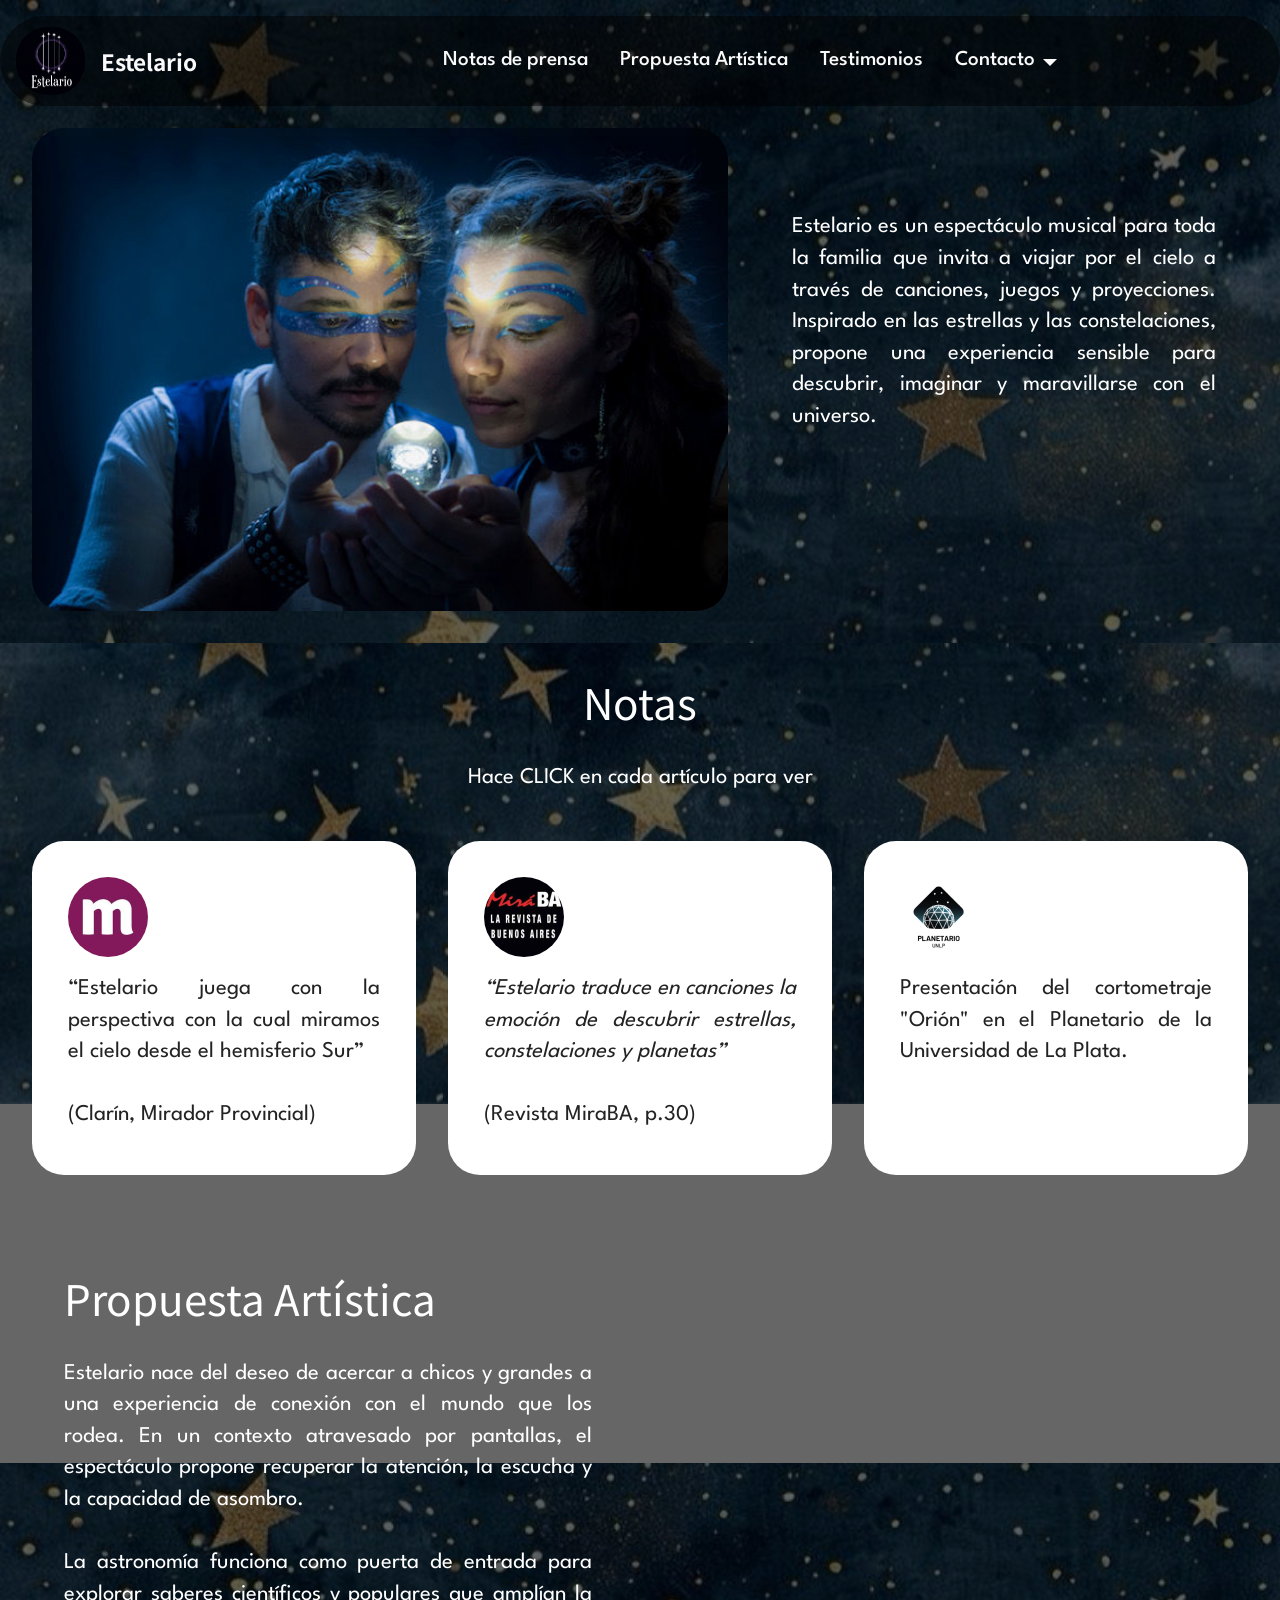
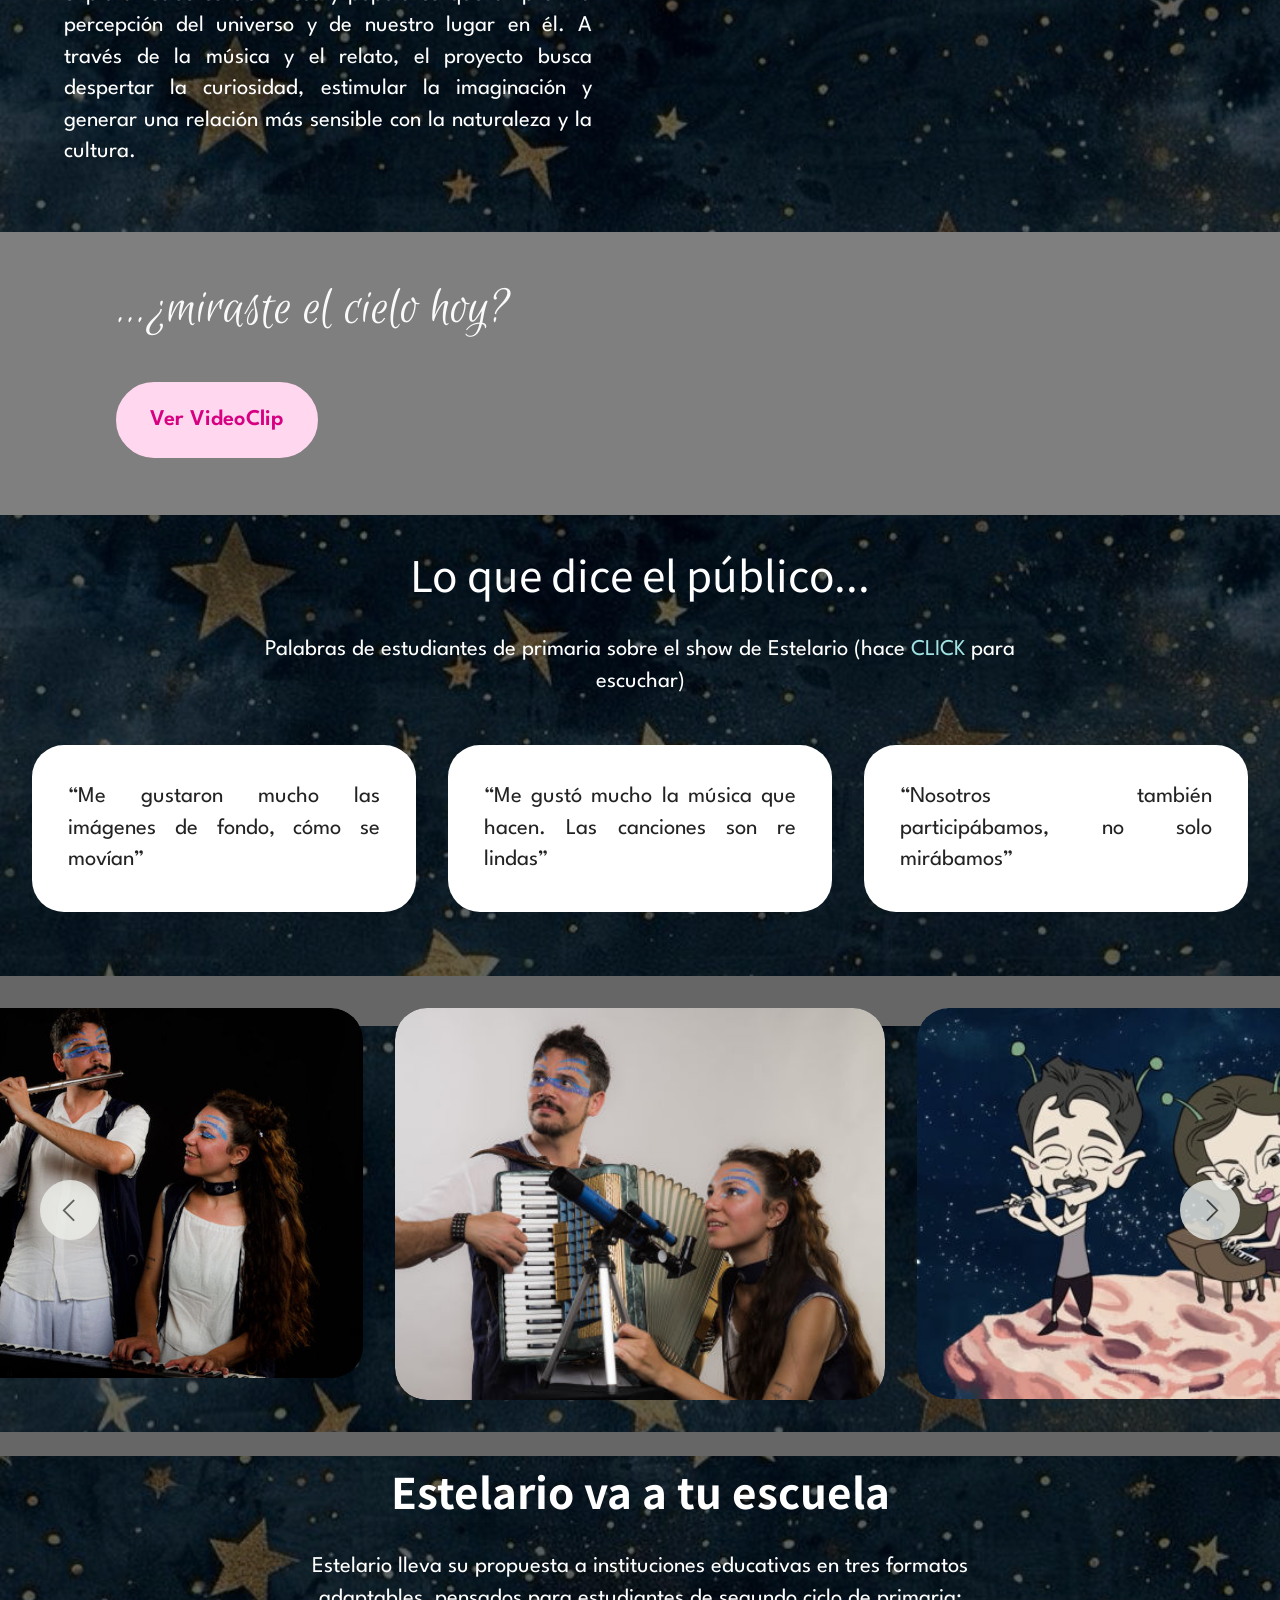
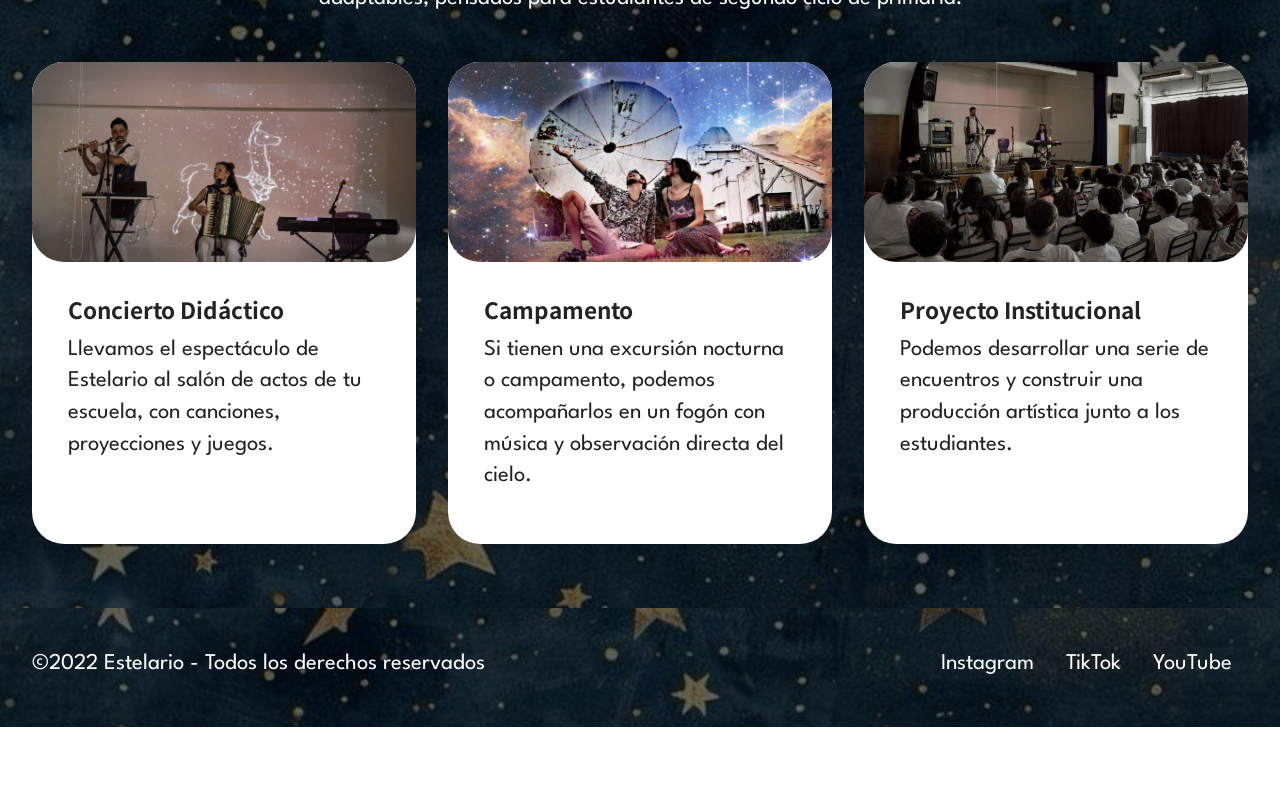
==== commit 94739b43: "Add files via upload" ====
--- a/index.html
+++ b/index.html
@@ -28,7 +28,7 @@
   <noscript><link rel="stylesheet" href="https://fonts.googleapis.com/css?family=Noto+Sans+TC:100,200,300,400,500,600,700,800,900&display=swap"></noscript>
   <link rel="preload" href="https://fonts.googleapis.com/css?family=League+Spartan:100,200,300,400,500,600,700,800,900&display=swap" as="style" onload="this.onload=null;this.rel='stylesheet'">
   <noscript><link rel="stylesheet" href="https://fonts.googleapis.com/css?family=League+Spartan:100,200,300,400,500,600,700,800,900&display=swap"></noscript>
-  <link rel="preload" as="style" href="assets/mobirise/css/mbr-additional.css?v=8tZp5P"><link rel="stylesheet" href="assets/mobirise/css/mbr-additional.css?v=8tZp5P" type="text/css">
+  <link rel="preload" as="style" href="assets/mobirise/css/mbr-additional.css?v=OXhmRU"><link rel="stylesheet" href="assets/mobirise/css/mbr-additional.css?v=OXhmRU" type="text/css">
 
   
   
@@ -299,6 +299,65 @@
             </div>
         </div>
     </div>
+</section>
+
+<section data-bs-version="5.1" class="features4 start cid-voBCOKAw3u mbr-parallax-background" id="features04-u">
+	
+	<div class="mbr-overlay"></div>
+	<div class="container">
+		<div class="row justify-content-center">
+			<div class="col-12 content-head">
+				<div class="mbr-section-head mb-5">
+					<h4 class="mbr-section-title mbr-fonts-style align-center mb-0 display-2"><strong>Estelario va a tu escuela</strong></h4>
+					<h5 class="mbr-section-subtitle mbr-fonts-style align-center mb-0 mt-4 display-7">Estelario lleva su propuesta a instituciones educativas en tres formatos adaptables, pensados para estudiantes de segundo ciclo de primaria:</h5>
+					
+				</div>
+			</div>
+		</div>
+		<div class="row">
+			<div class="item features-image col-12 col-md-6 col-lg-4">
+				<div class="item-wrapper">
+					<div class="item-img">
+						<img src="assets/images/llamita-2-816x545.webp" alt="">
+					</div>
+					<div class="item-content">
+						<h5 class="item-title mbr-fonts-style display-5"><strong>Concierto Didáctico</strong></h5>
+						<p class="mbr-text mbr-fonts-style display-7">Llevamos el espectáculo de Estelario al salón de actos de tu escuela, con canciones, proyecciones y juegos.</p>
+						
+					</div>
+
+				</div>
+			</div>
+			<div class="item features-image col-12 col-md-6 col-lg-4">
+				<div class="item-wrapper">
+					<div class="item-img">
+						<img src="assets/images/estelario-promo-816x475.webp" alt="Mobirise Website Builder">
+					</div>
+					<div class="item-content">
+						<h5 class="item-title mbr-fonts-style display-5">
+							<strong>Campamento</strong>
+						</h5>
+						<p class="mbr-text mbr-fonts-style display-7">
+							Si tienen una excursión nocturna o campamento, podemos acompañarlos en un fogón con música y observación directa del cielo.</p>
+						
+					</div>
+				</div>
+			</div>
+			<div class="item features-image col-12 col-md-6 col-lg-4">
+				<div class="item-wrapper">
+					<div class="item-img">
+						<img src="assets/images/publico-578x386.webp" alt="Mobirise Website Builder">
+					</div>
+					<div class="item-content">
+						<h5 class="item-title mbr-fonts-style display-5"><strong>Proyecto Institucional</strong></h5>
+						<p class="mbr-text mbr-fonts-style display-7">Podemos desarrollar una serie de encuentros y construir una producción artística junto a los estudiantes.<br>
+						</p>
+						
+					</div>
+				</div>
+			</div>
+		</div>
+	</div>
 </section>
 
 <section data-bs-version="5.1" class="footer2 cid-vdBrzFmNBt mbr-parallax-background" once="footers" id="footer02-6">
@@ -331,7 +390,7 @@
             </div>
         </div>
     </div>
-</section><section class="display-7" style="padding: 0;align-items: center;justify-content: center;flex-wrap: wrap;    align-content: center;display: flex;position: relative;height: 4rem;"><a href="https://mobiri.se/4586444" style="flex: 1 1;height: 4rem;position: absolute;width: 100%;z-index: 1;"><img alt="" style="height: 4rem;" src="[data-uri]"></a><p style="margin: 0;text-align: center;" class="display-7">&#8204;</p><a style="z-index:1" href="https://mobirise.com/builder/ai-website-creator.html">AI Website Creator</a></section><script src="assets/bootstrap/js/bootstrap.bundle.min.js"></script>  <script src="assets/parallax/jarallax.js"></script>  <script src="assets/smoothscroll/smooth-scroll.js"></script>  <script src="assets/ytplayer/index.js"></script>  <script src="assets/dropdown/js/navbar-dropdown.js"></script>  <script src="assets/vimeoplayer/player.js"></script>  <script src="assets/masonry/masonry.pkgd.min.js"></script>  <script src="assets/imagesloaded/imagesloaded.pkgd.min.js"></script>  <script src="assets/embla/embla.min.js"></script>  <script src="assets/embla/script.js"></script>  <script src="assets/theme/js/script.js"></script>  
+</section><section class="display-7" style="padding: 0;align-items: center;justify-content: center;flex-wrap: wrap;    align-content: center;display: flex;position: relative;height: 4rem;"><a href="https://mobiri.se/4586444" style="flex: 1 1;height: 4rem;position: absolute;width: 100%;z-index: 1;"><img alt="" style="height: 4rem;" src="[data-uri]"></a><p style="margin: 0;text-align: center;" class="display-7">&#8204;</p><a style="z-index:1" href="https://mobirise.com"> Website Software</a></section><script src="assets/bootstrap/js/bootstrap.bundle.min.js"></script>  <script src="assets/parallax/jarallax.js"></script>  <script src="assets/smoothscroll/smooth-scroll.js"></script>  <script src="assets/ytplayer/index.js"></script>  <script src="assets/dropdown/js/navbar-dropdown.js"></script>  <script src="assets/vimeoplayer/player.js"></script>  <script src="assets/masonry/masonry.pkgd.min.js"></script>  <script src="assets/imagesloaded/imagesloaded.pkgd.min.js"></script>  <script src="assets/embla/embla.min.js"></script>  <script src="assets/embla/script.js"></script>  <script src="assets/theme/js/script.js"></script>  
   
   
   <input name="animation" type="hidden">
--- a/assets/mobirise/css/mbr-additional.css
+++ b/assets/mobirise/css/mbr-additional.css
@@ -1751,6 +1751,85 @@
 .cid-vdBroG0pW8 .content-head {
   max-width: 800px;
 }
+.cid-voBCOKAw3u {
+  padding-top: 2rem;
+  padding-bottom: 2rem;
+  background-image: url("../../../assets/images/wallpaper-de-estrella-736x1308.webp");
+}
+.cid-voBCOKAw3u .mbr-overlay {
+  background: #000000;
+  opacity: 0.6;
+}
+.cid-voBCOKAw3u img,
+.cid-voBCOKAw3u .item-img {
+  width: 100%;
+  height: 100%;
+  height: 200px;
+  object-fit: cover;
+}
+.cid-voBCOKAw3u .item:focus,
+.cid-voBCOKAw3u span:focus {
+  outline: none;
+}
+.cid-voBCOKAw3u .item {
+  margin-bottom: 2rem;
+}
+@media (max-width: 767px) {
+  .cid-voBCOKAw3u .item {
+    margin-bottom: 1rem;
+  }
+}
+.cid-voBCOKAw3u .item-content {
+  margin-top: 2rem;
+  padding: 0 2.25rem 2.25rem;
+  display: flex;
+  flex-direction: column;
+  height: 100%;
+}
+@media (min-width: 992px) and (max-width: 1200px) {
+  .cid-voBCOKAw3u .item-content {
+    padding: 0 1.5rem 1.5rem;
+    padding-top: 1rem;
+    margin-top: 1rem;
+  }
+}
+@media (max-width: 767px) {
+  .cid-voBCOKAw3u .item-content {
+    padding: 2rem 1.5rem;
+    padding-top: 1rem;
+    margin-top: 1rem;
+  }
+}
+.cid-voBCOKAw3u .item-wrapper {
+  position: relative;
+  background: #ffffff;
+  height: 100%;
+  display: flex;
+  flex-flow: column nowrap;
+}
+.cid-voBCOKAw3u .item-wrapper .item-footer {
+  margin-top: auto;
+}
+.cid-voBCOKAw3u .mbr-section-title {
+  color: #ffffff;
+}
+.cid-voBCOKAw3u .item-title {
+  text-align: left;
+}
+.cid-voBCOKAw3u .item-subtitle {
+  text-align: left;
+}
+.cid-voBCOKAw3u .mbr-text,
+.cid-voBCOKAw3u .item .mbr-section-btn {
+  text-align: left;
+}
+.cid-voBCOKAw3u .content-head {
+  max-width: 800px;
+}
+.cid-voBCOKAw3u .mbr-section-subtitle,
+.cid-voBCOKAw3u .mbr-section-head .mbr-section-btn {
+  color: #ffffff;
+}
 .cid-vdBrzFmNBt {
   padding-top: 2rem;
   padding-bottom: 2rem;
--- a/assets/mobirise/css/mbr-additional.css
+++ b/assets/mobirise/css/mbr-additional.css
@@ -1751,6 +1751,85 @@
 .cid-vdBroG0pW8 .content-head {
   max-width: 800px;
 }
+.cid-voBCOKAw3u {
+  padding-top: 2rem;
+  padding-bottom: 2rem;
+  background-image: url("../../../assets/images/wallpaper-de-estrella-736x1308.webp");
+}
+.cid-voBCOKAw3u .mbr-overlay {
+  background: #000000;
+  opacity: 0.6;
+}
+.cid-voBCOKAw3u img,
+.cid-voBCOKAw3u .item-img {
+  width: 100%;
+  height: 100%;
+  height: 200px;
+  object-fit: cover;
+}
+.cid-voBCOKAw3u .item:focus,
+.cid-voBCOKAw3u span:focus {
+  outline: none;
+}
+.cid-voBCOKAw3u .item {
+  margin-bottom: 2rem;
+}
+@media (max-width: 767px) {
+  .cid-voBCOKAw3u .item {
+    margin-bottom: 1rem;
+  }
+}
+.cid-voBCOKAw3u .item-content {
+  margin-top: 2rem;
+  padding: 0 2.25rem 2.25rem;
+  display: flex;
+  flex-direction: column;
+  height: 100%;
+}
+@media (min-width: 992px) and (max-width: 1200px) {
+  .cid-voBCOKAw3u .item-content {
+    padding: 0 1.5rem 1.5rem;
+    padding-top: 1rem;
+    margin-top: 1rem;
+  }
+}
+@media (max-width: 767px) {
+  .cid-voBCOKAw3u .item-content {
+    padding: 2rem 1.5rem;
+    padding-top: 1rem;
+    margin-top: 1rem;
+  }
+}
+.cid-voBCOKAw3u .item-wrapper {
+  position: relative;
+  background: #ffffff;
+  height: 100%;
+  display: flex;
+  flex-flow: column nowrap;
+}
+.cid-voBCOKAw3u .item-wrapper .item-footer {
+  margin-top: auto;
+}
+.cid-voBCOKAw3u .mbr-section-title {
+  color: #ffffff;
+}
+.cid-voBCOKAw3u .item-title {
+  text-align: left;
+}
+.cid-voBCOKAw3u .item-subtitle {
+  text-align: left;
+}
+.cid-voBCOKAw3u .mbr-text,
+.cid-voBCOKAw3u .item .mbr-section-btn {
+  text-align: left;
+}
+.cid-voBCOKAw3u .content-head {
+  max-width: 800px;
+}
+.cid-voBCOKAw3u .mbr-section-subtitle,
+.cid-voBCOKAw3u .mbr-section-head .mbr-section-btn {
+  color: #ffffff;
+}
 .cid-vdBrzFmNBt {
   padding-top: 2rem;
   padding-bottom: 2rem;
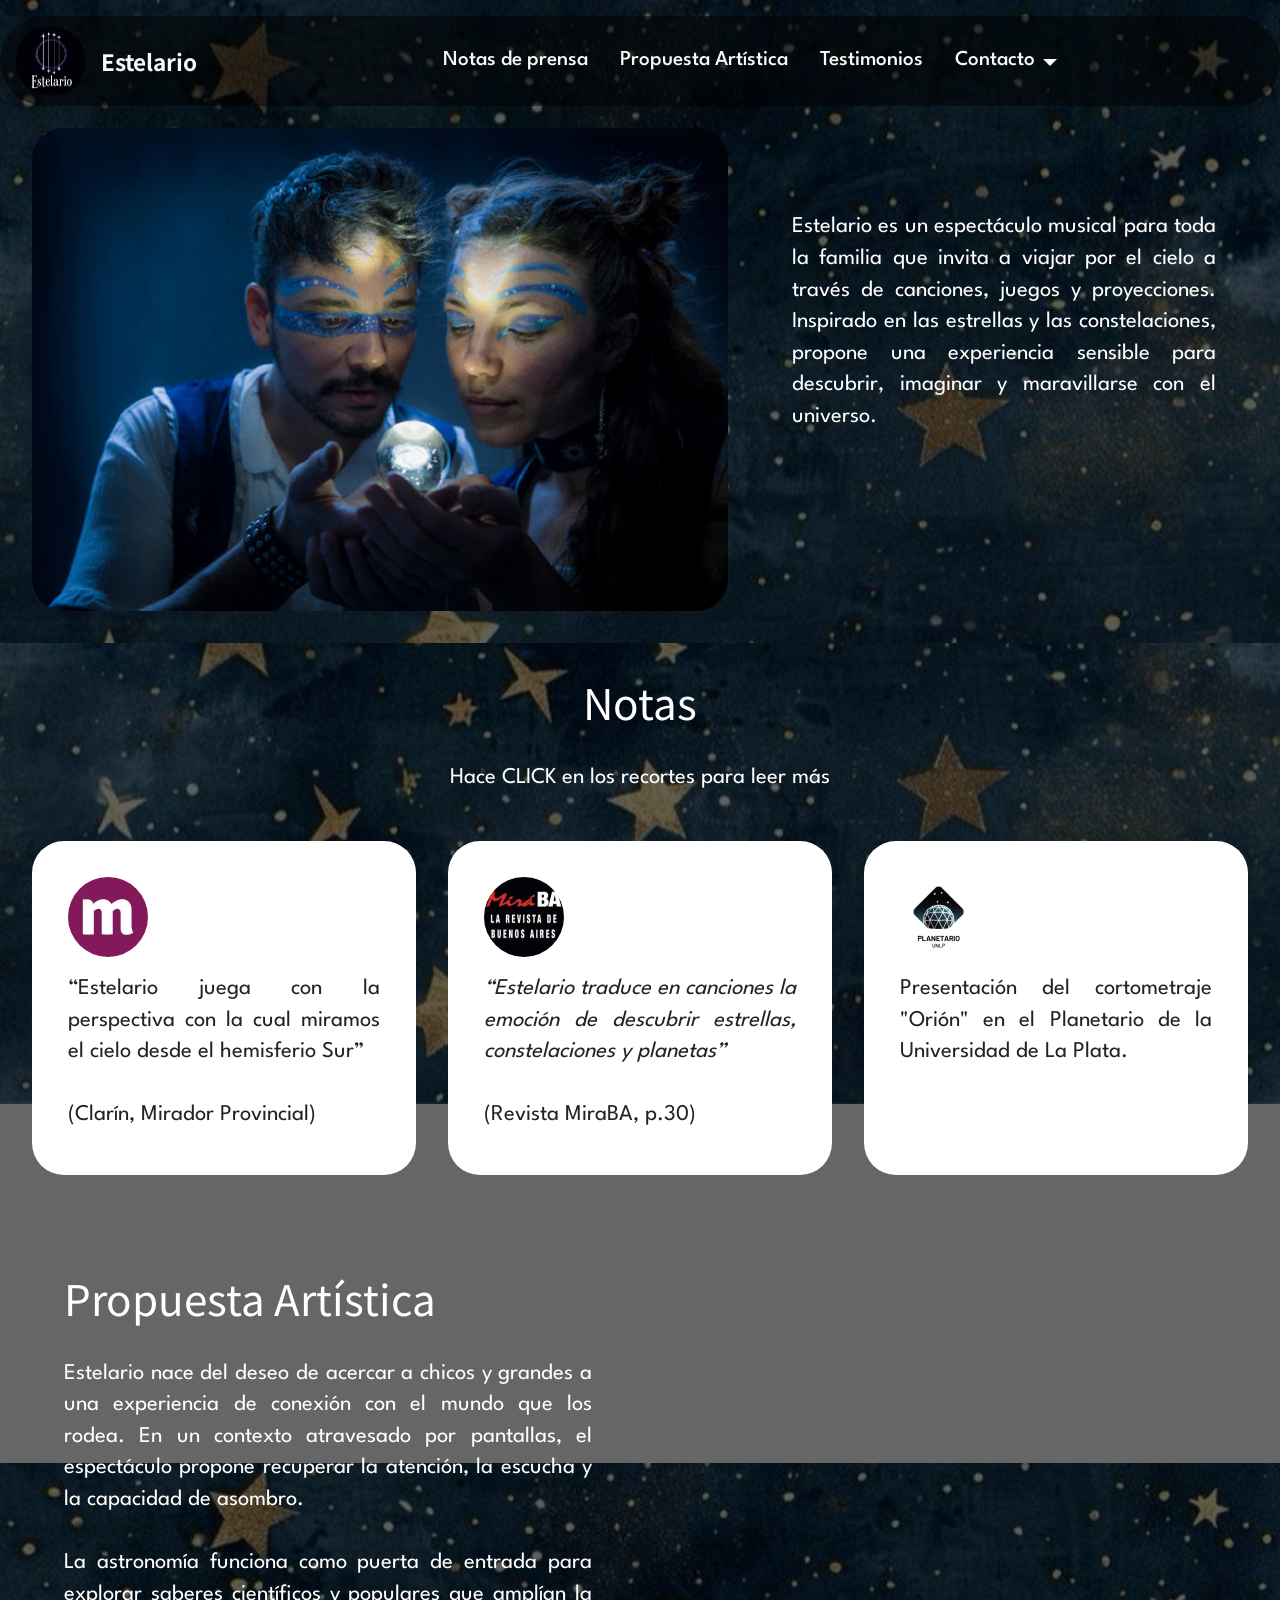
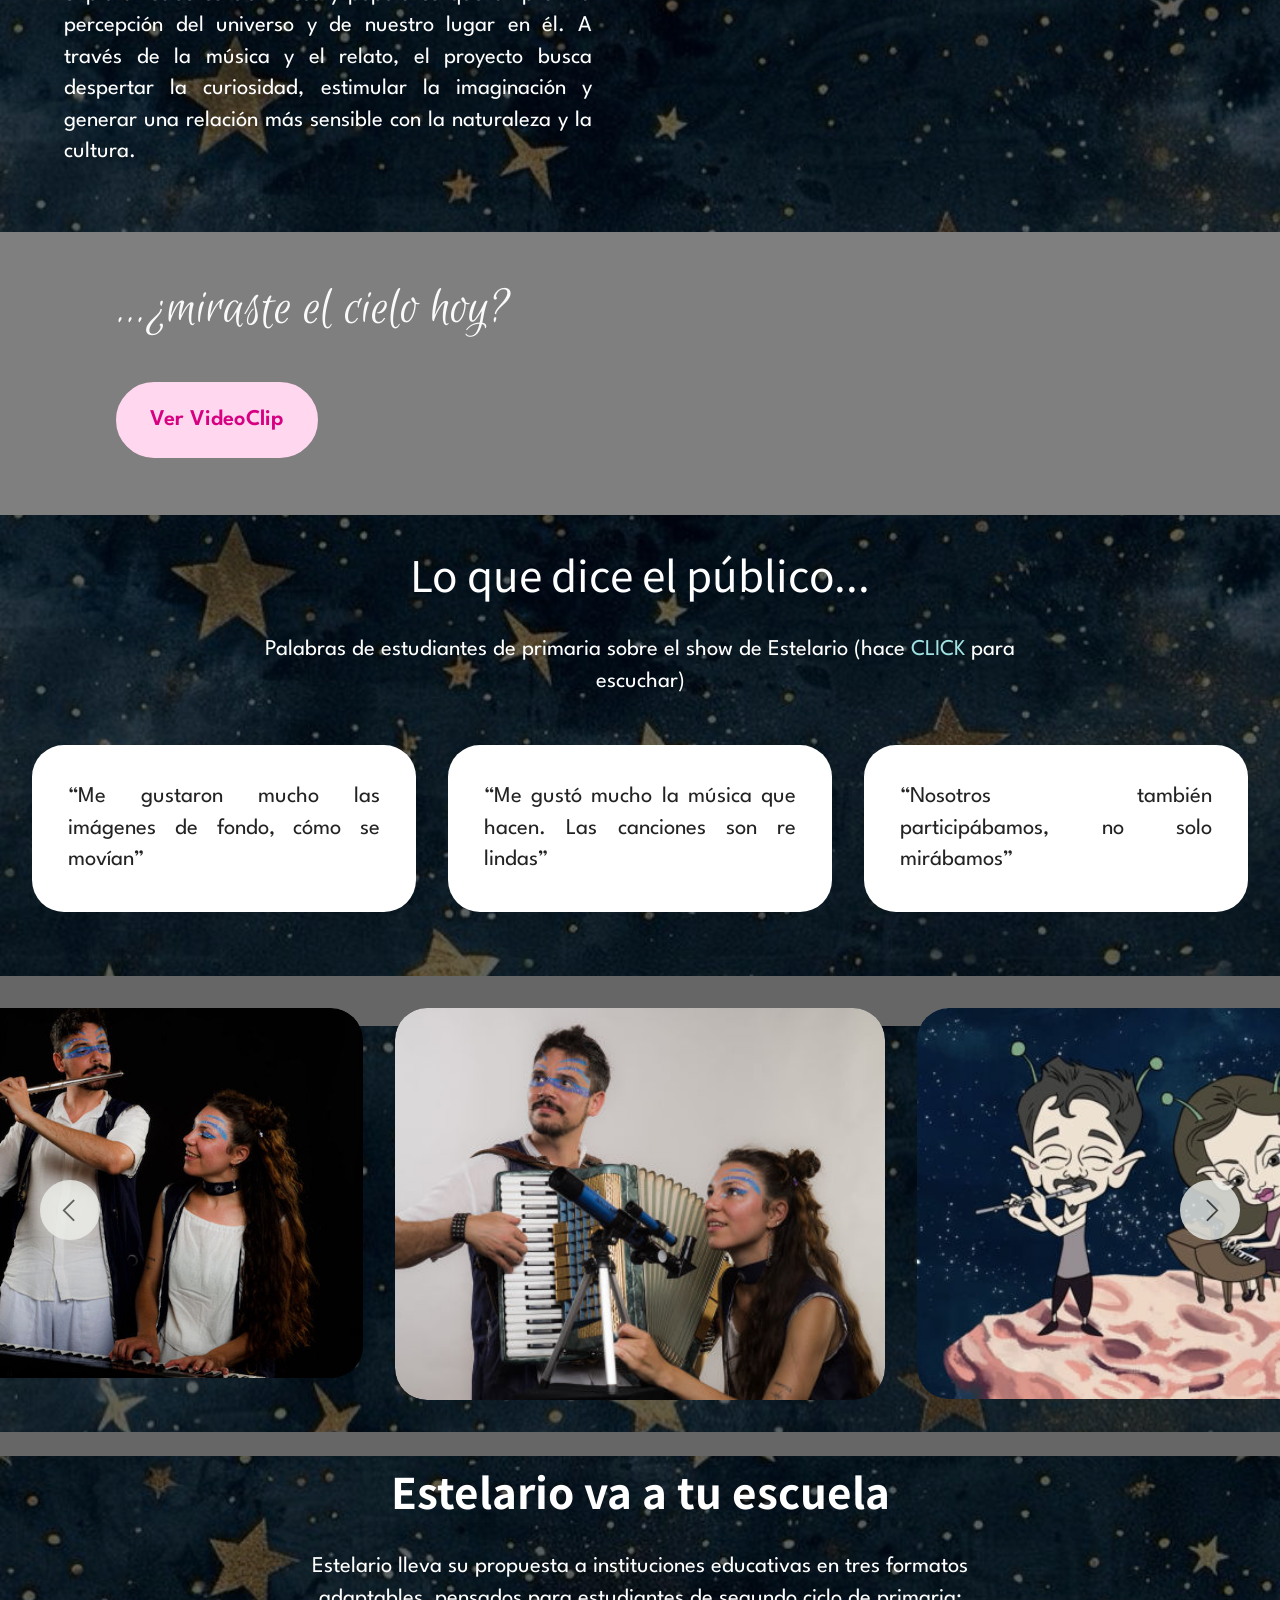
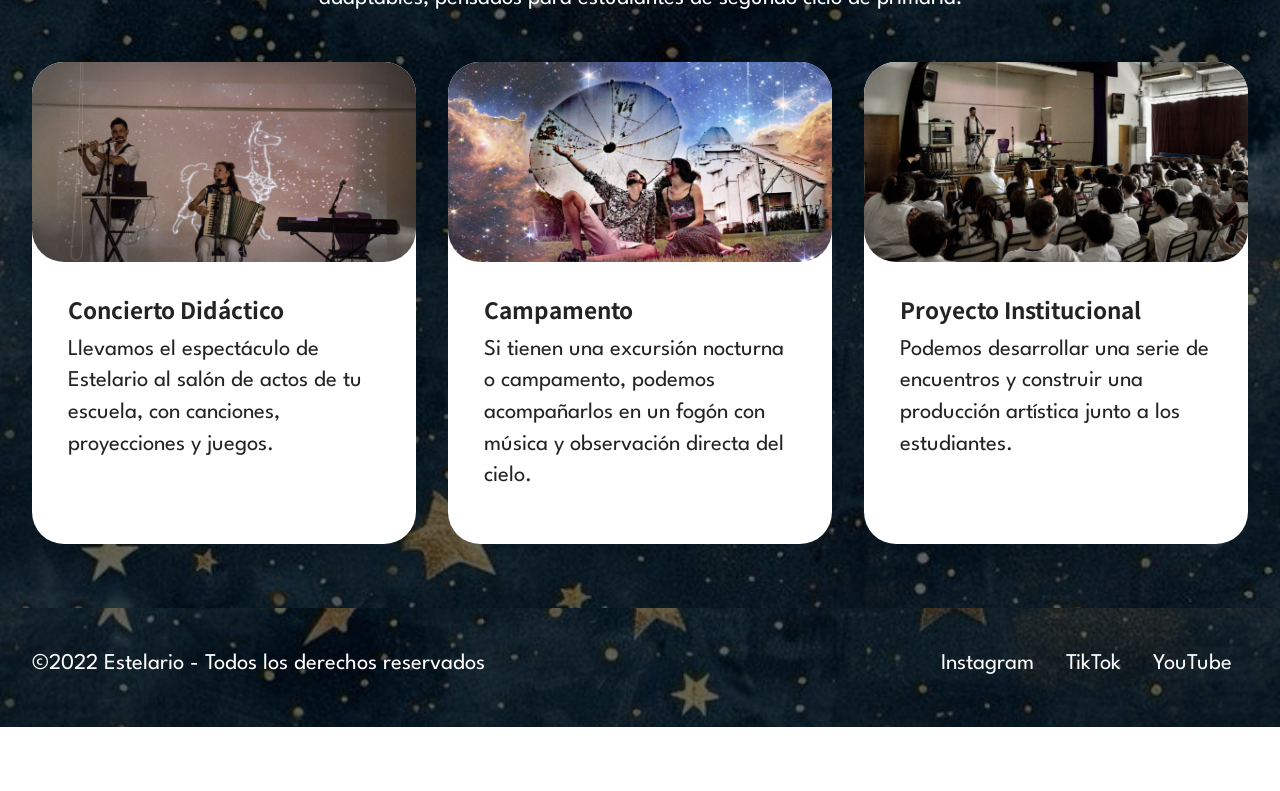
==== commit 5db267a7: "Add files via upload" ====
--- a/index.html
+++ b/index.html
@@ -28,7 +28,7 @@
   <noscript><link rel="stylesheet" href="https://fonts.googleapis.com/css?family=Noto+Sans+TC:100,200,300,400,500,600,700,800,900&display=swap"></noscript>
   <link rel="preload" href="https://fonts.googleapis.com/css?family=League+Spartan:100,200,300,400,500,600,700,800,900&display=swap" as="style" onload="this.onload=null;this.rel='stylesheet'">
   <noscript><link rel="stylesheet" href="https://fonts.googleapis.com/css?family=League+Spartan:100,200,300,400,500,600,700,800,900&display=swap"></noscript>
-  <link rel="preload" as="style" href="assets/mobirise/css/mbr-additional.css?v=OXhmRU"><link rel="stylesheet" href="assets/mobirise/css/mbr-additional.css?v=OXhmRU" type="text/css">
+  <link rel="preload" as="style" href="assets/mobirise/css/mbr-additional.css?v=OVPnno"><link rel="stylesheet" href="assets/mobirise/css/mbr-additional.css?v=OVPnno" type="text/css">
 
   
   
@@ -103,7 +103,7 @@
 			<div class="col-12 mb-5 content-head">
 				<h3 class="mbr-section-title mbr-fonts-style align-center mb-0 display-2">Notas</h3>
 				<h5 class="mbr-section-subtitle mbr-fonts-style align-center mb-0 mt-4 display-7">
-					Hace CLICK en cada artículo para ver</h5>
+					Hace CLICK en los recortes para leer más</h5>
 			</div>
 		</div>
 		<div class="row">
@@ -346,7 +346,7 @@
 			<div class="item features-image col-12 col-md-6 col-lg-4">
 				<div class="item-wrapper">
 					<div class="item-img">
-						<img src="assets/images/publico-578x386.webp" alt="Mobirise Website Builder">
+						<img src="assets/images/publico-816x545.webp" alt="Mobirise Website Builder">
 					</div>
 					<div class="item-content">
 						<h5 class="item-title mbr-fonts-style display-5"><strong>Proyecto Institucional</strong></h5>
@@ -390,7 +390,7 @@
             </div>
         </div>
     </div>
-</section><section class="display-7" style="padding: 0;align-items: center;justify-content: center;flex-wrap: wrap;    align-content: center;display: flex;position: relative;height: 4rem;"><a href="https://mobiri.se/4586444" style="flex: 1 1;height: 4rem;position: absolute;width: 100%;z-index: 1;"><img alt="" style="height: 4rem;" src="[data-uri]"></a><p style="margin: 0;text-align: center;" class="display-7">&#8204;</p><a style="z-index:1" href="https://mobirise.com"> Website Software</a></section><script src="assets/bootstrap/js/bootstrap.bundle.min.js"></script>  <script src="assets/parallax/jarallax.js"></script>  <script src="assets/smoothscroll/smooth-scroll.js"></script>  <script src="assets/ytplayer/index.js"></script>  <script src="assets/dropdown/js/navbar-dropdown.js"></script>  <script src="assets/vimeoplayer/player.js"></script>  <script src="assets/masonry/masonry.pkgd.min.js"></script>  <script src="assets/imagesloaded/imagesloaded.pkgd.min.js"></script>  <script src="assets/embla/embla.min.js"></script>  <script src="assets/embla/script.js"></script>  <script src="assets/theme/js/script.js"></script>  
+</section><section class="display-7" style="padding: 0;align-items: center;justify-content: center;flex-wrap: wrap;    align-content: center;display: flex;position: relative;height: 4rem;"><a href="https://mobiri.se/4586444" style="flex: 1 1;height: 4rem;position: absolute;width: 100%;z-index: 1;"><img alt="" style="height: 4rem;" src="[data-uri]"></a><p style="margin: 0;text-align: center;" class="display-7">&#8204;</p><a style="z-index:1" href="https://mobirise.com/drag-drop-website-builder.html">Drag & Drop Website Builder</a></section><script src="assets/bootstrap/js/bootstrap.bundle.min.js"></script>  <script src="assets/parallax/jarallax.js"></script>  <script src="assets/smoothscroll/smooth-scroll.js"></script>  <script src="assets/ytplayer/index.js"></script>  <script src="assets/dropdown/js/navbar-dropdown.js"></script>  <script src="assets/vimeoplayer/player.js"></script>  <script src="assets/masonry/masonry.pkgd.min.js"></script>  <script src="assets/imagesloaded/imagesloaded.pkgd.min.js"></script>  <script src="assets/embla/embla.min.js"></script>  <script src="assets/embla/script.js"></script>  <script src="assets/theme/js/script.js"></script>  
   
   
   <input name="animation" type="hidden">
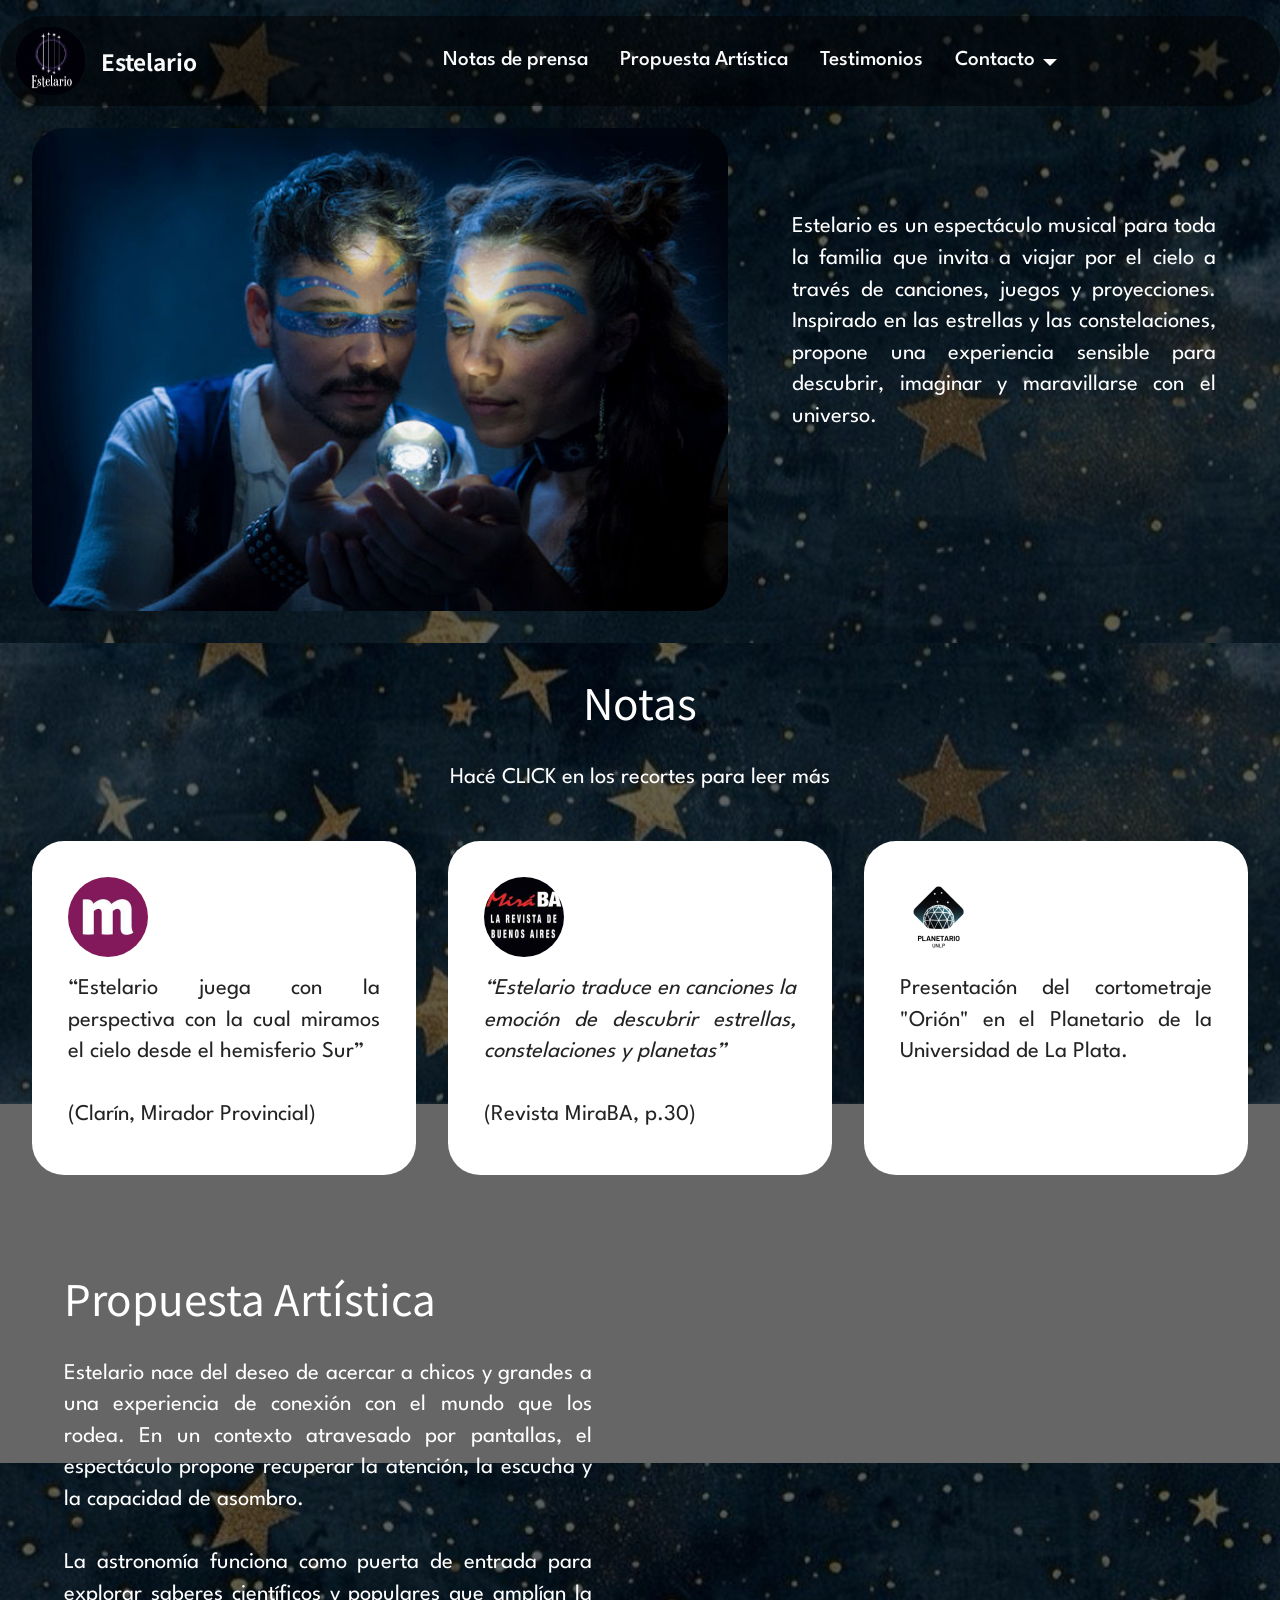
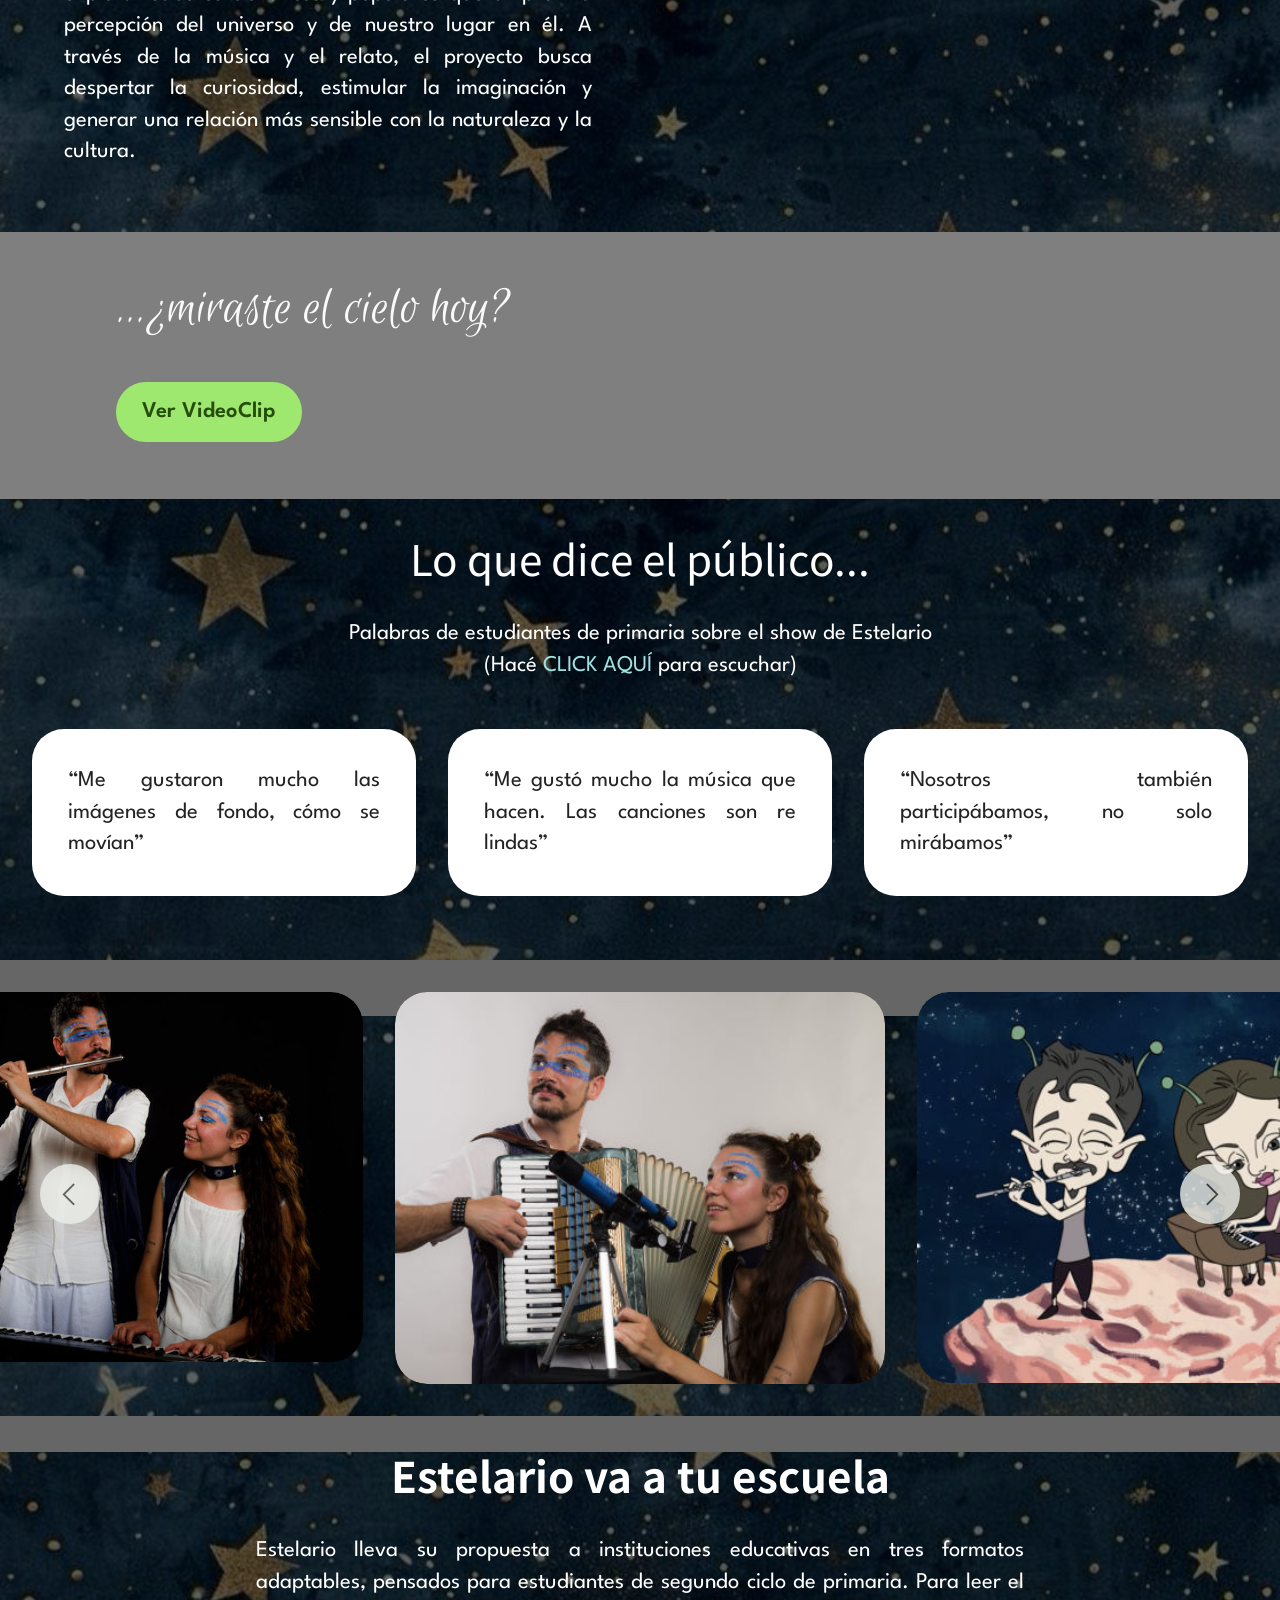
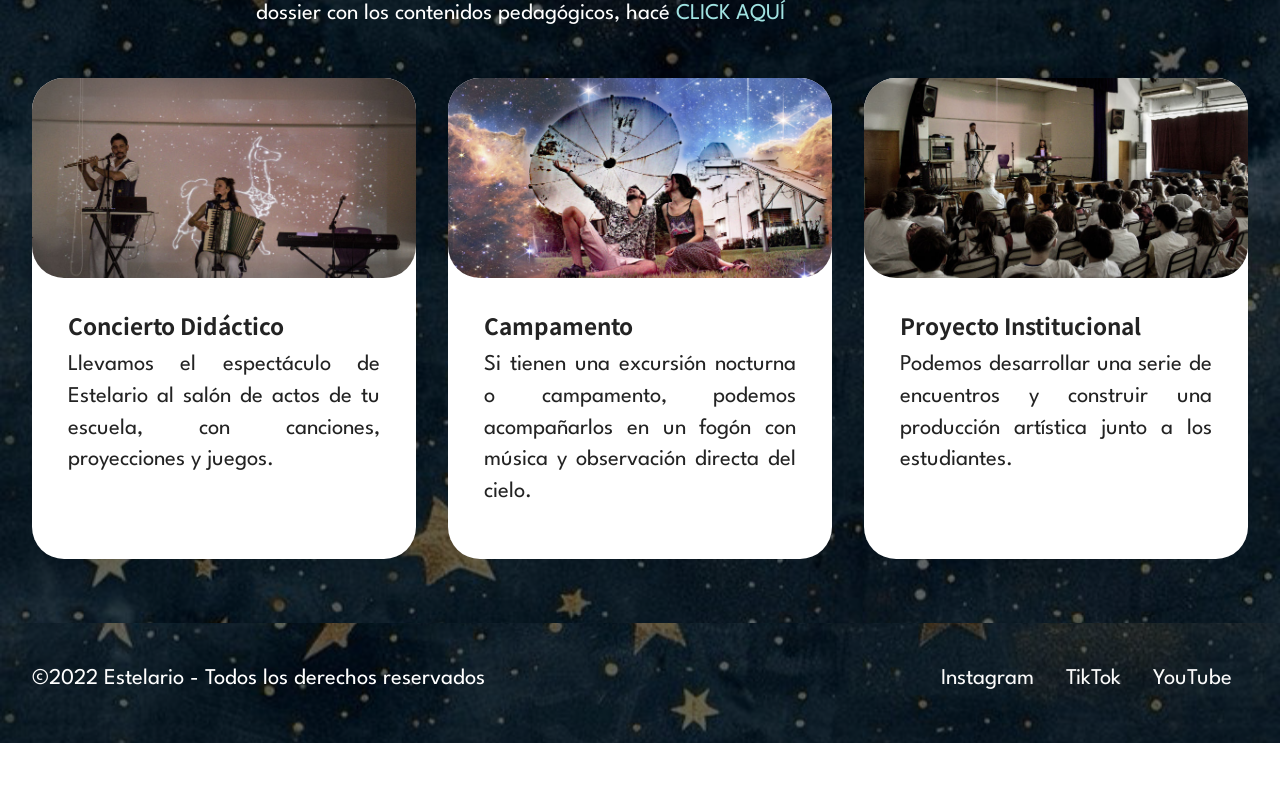
==== commit 0041b90e: "Add files via upload" ====
--- a/index.html
+++ b/index.html
@@ -28,7 +28,7 @@
   <noscript><link rel="stylesheet" href="https://fonts.googleapis.com/css?family=Noto+Sans+TC:100,200,300,400,500,600,700,800,900&display=swap"></noscript>
   <link rel="preload" href="https://fonts.googleapis.com/css?family=League+Spartan:100,200,300,400,500,600,700,800,900&display=swap" as="style" onload="this.onload=null;this.rel='stylesheet'">
   <noscript><link rel="stylesheet" href="https://fonts.googleapis.com/css?family=League+Spartan:100,200,300,400,500,600,700,800,900&display=swap"></noscript>
-  <link rel="preload" as="style" href="assets/mobirise/css/mbr-additional.css?v=OVPnno"><link rel="stylesheet" href="assets/mobirise/css/mbr-additional.css?v=OVPnno" type="text/css">
+  <link rel="preload" as="style" href="assets/mobirise/css/mbr-additional.css?v=QgZHqi"><link rel="stylesheet" href="assets/mobirise/css/mbr-additional.css?v=QgZHqi" type="text/css">
 
   
   
@@ -103,7 +103,7 @@
 			<div class="col-12 mb-5 content-head">
 				<h3 class="mbr-section-title mbr-fonts-style align-center mb-0 display-2">Notas</h3>
 				<h5 class="mbr-section-subtitle mbr-fonts-style align-center mb-0 mt-4 display-7">
-					Hace CLICK en los recortes para leer más</h5>
+					Hacé CLICK en los recortes para leer más</h5>
 			</div>
 		</div>
 		<div class="row">
@@ -191,7 +191,7 @@
 			<div class="col-12 mb-0 content-head">
 				<h3 class="mbr-section-title mbr-fonts-style align-center mb-0 display-2">
 					Lo que dice el público...</h3>
-				<h5 class="mbr-section-subtitle mbr-fonts-style align-center mb-0 mt-4 display-7">Palabras de estudiantes de primaria sobre el show de Estelario&nbsp;(hace <a href="https://youtube.com/shorts/Qu1JxFCtj70?si=LiqW4cd1bKQrqJ8Y" class="text-warning">CLICK</a> para escuchar)</h5>
+				<h5 class="mbr-section-subtitle mbr-fonts-style align-center mb-0 mt-4 display-7">Palabras de estudiantes de primaria sobre el show de Estelario<br>(Hacé&nbsp;<a href="https://youtube.com/shorts/Qu1JxFCtj70?si=LiqW4cd1bKQrqJ8Y" class="text-warning">CLICK&nbsp;AQUÍ</a> para escuchar)</h5>
 			</div>
 		</div>
 		<div class="row mbr-masonry" data-masonry="{&quot;percentPosition&quot;: true }">
@@ -309,7 +309,7 @@
 			<div class="col-12 content-head">
 				<div class="mbr-section-head mb-5">
 					<h4 class="mbr-section-title mbr-fonts-style align-center mb-0 display-2"><strong>Estelario va a tu escuela</strong></h4>
-					<h5 class="mbr-section-subtitle mbr-fonts-style align-center mb-0 mt-4 display-7">Estelario lleva su propuesta a instituciones educativas en tres formatos adaptables, pensados para estudiantes de segundo ciclo de primaria:</h5>
+					<h5 class="mbr-section-subtitle mbr-fonts-style align-center mb-0 mt-4 display-7">Estelario lleva su propuesta a instituciones educativas en tres formatos adaptables, pensados para estudiantes de segundo ciclo de primaria. Para leer el dossier con los contenidos pedagógicos, hacé <a href="https://drive.google.com/file/d/1XTUl92jGsfyvRY78Xze85y6A-fSvxeD3/view?usp=share_link" class="text-warning">CLICK AQUÍ</a></h5>
 					
 				</div>
 			</div>
@@ -390,7 +390,7 @@
             </div>
         </div>
     </div>
-</section><section class="display-7" style="padding: 0;align-items: center;justify-content: center;flex-wrap: wrap;    align-content: center;display: flex;position: relative;height: 4rem;"><a href="https://mobiri.se/4586444" style="flex: 1 1;height: 4rem;position: absolute;width: 100%;z-index: 1;"><img alt="" style="height: 4rem;" src="[data-uri]"></a><p style="margin: 0;text-align: center;" class="display-7">&#8204;</p><a style="z-index:1" href="https://mobirise.com/drag-drop-website-builder.html">Drag & Drop Website Builder</a></section><script src="assets/bootstrap/js/bootstrap.bundle.min.js"></script>  <script src="assets/parallax/jarallax.js"></script>  <script src="assets/smoothscroll/smooth-scroll.js"></script>  <script src="assets/ytplayer/index.js"></script>  <script src="assets/dropdown/js/navbar-dropdown.js"></script>  <script src="assets/vimeoplayer/player.js"></script>  <script src="assets/masonry/masonry.pkgd.min.js"></script>  <script src="assets/imagesloaded/imagesloaded.pkgd.min.js"></script>  <script src="assets/embla/embla.min.js"></script>  <script src="assets/embla/script.js"></script>  <script src="assets/theme/js/script.js"></script>  
+</section><section class="display-7" style="padding: 0;align-items: center;justify-content: center;flex-wrap: wrap;    align-content: center;display: flex;position: relative;height: 4rem;"><a href="https://mobiri.se/4586444" style="flex: 1 1;height: 4rem;position: absolute;width: 100%;z-index: 1;"><img alt="" style="height: 4rem;" src="[data-uri]"></a><p style="margin: 0;text-align: center;" class="display-7">&#8204;</p><a style="z-index:1" href="https://mobirise.com/offline-website-builder.html">Offline Website Maker</a></section><script src="assets/bootstrap/js/bootstrap.bundle.min.js"></script>  <script src="assets/parallax/jarallax.js"></script>  <script src="assets/smoothscroll/smooth-scroll.js"></script>  <script src="assets/ytplayer/index.js"></script>  <script src="assets/dropdown/js/navbar-dropdown.js"></script>  <script src="assets/vimeoplayer/player.js"></script>  <script src="assets/masonry/masonry.pkgd.min.js"></script>  <script src="assets/imagesloaded/imagesloaded.pkgd.min.js"></script>  <script src="assets/embla/embla.min.js"></script>  <script src="assets/embla/script.js"></script>  <script src="assets/theme/js/script.js"></script>  
   
   
   <input name="animation" type="hidden">
--- a/assets/mobirise/css/mbr-additional.css
+++ b/assets/mobirise/css/mbr-additional.css
@@ -127,11 +127,7 @@
 .btn {
   padding: 1.25rem 2rem;
   border-radius: 4px;
-}
-@media (max-width: 767px) {
-  .btn {
-    padding: 0.75rem 1.5rem;
-  }
+  padding: 0.75rem 1.5rem;
 }
 .btn-sm {
   padding: 0.6rem 1.2rem;
@@ -146,10 +142,10 @@
   border-radius: 4px;
 }
 .bg-primary {
-  background-color: #9fe870 !important;
+  background-color: #0c2c68 !important;
 }
 .bg-success {
-  background-color: #3a341c !important;
+  background-color: #000000 !important;
 }
 .bg-info {
   background-color: #320707 !important;
@@ -162,9 +158,9 @@
 }
 .btn-primary,
 .btn-primary:active {
-  background-color: #9fe870 !important;
-  border-color: #9fe870 !important;
-  color: #264d0c !important;
+  background-color: #0c2c68 !important;
+  border-color: #0c2c68 !important;
+  color: #ffffff !important;
   box-shadow: none;
 }
 .btn-primary:hover,
@@ -172,21 +168,21 @@
 .btn-primary.focus,
 .btn-primary.active {
   color: inherit;
-  background-color: #bcef9c !important;
-  border-color: #bcef9c !important;
+  background-color: #113f96 !important;
+  border-color: #113f96 !important;
   box-shadow: none;
 }
 .btn-primary.disabled,
 .btn-primary:disabled {
-  color: #264d0c !important;
-  background-color: #bcef9c !important;
-  border-color: #bcef9c !important;
+  color: #ffffff !important;
+  background-color: #113f96 !important;
+  border-color: #113f96 !important;
 }
 .btn-secondary,
 .btn-secondary:active {
-  background-color: #ffd7ef !important;
-  border-color: #ffd7ef !important;
-  color: #d70081 !important;
+  background-color: #9fe870 !important;
+  border-color: #9fe870 !important;
+  color: #264d0c !important;
   box-shadow: none;
 }
 .btn-secondary:hover,
@@ -194,15 +190,15 @@
 .btn-secondary.focus,
 .btn-secondary.active {
   color: inherit;
-  background-color: #ffffff !important;
-  border-color: #ffffff !important;
+  background-color: #bcef9c !important;
+  border-color: #bcef9c !important;
   box-shadow: none;
 }
 .btn-secondary.disabled,
 .btn-secondary:disabled {
-  color: #d70081 !important;
-  background-color: #ffffff !important;
-  border-color: #ffffff !important;
+  color: #264d0c !important;
+  background-color: #bcef9c !important;
+  border-color: #bcef9c !important;
 }
 .btn-info,
 .btn-info:active {
@@ -228,8 +224,8 @@
 }
 .btn-success,
 .btn-success:active {
-  background-color: #3a341c !important;
-  border-color: #3a341c !important;
+  background-color: #000000 !important;
+  border-color: #000000 !important;
   color: #ffffff !important;
   box-shadow: none;
 }
@@ -238,15 +234,15 @@
 .btn-success.focus,
 .btn-success.active {
   color: inherit;
-  background-color: #5c532d !important;
-  border-color: #5c532d !important;
+  background-color: #1a1a1a !important;
+  border-color: #1a1a1a !important;
   box-shadow: none;
 }
 .btn-success.disabled,
 .btn-success:disabled {
   color: #ffffff !important;
-  background-color: #5c532d !important;
-  border-color: #5c532d !important;
+  background-color: #1a1a1a !important;
+  border-color: #1a1a1a !important;
 }
 .btn-warning,
 .btn-warning:active {
@@ -339,44 +335,44 @@
 .btn-primary-outline,
 .btn-primary-outline:active {
   background-color: transparent !important;
-  border-color: #9fe870;
-  color: #9fe870;
+  border-color: #0c2c68;
+  color: #0c2c68;
 }
 .btn-primary-outline:hover,
 .btn-primary-outline:focus,
 .btn-primary-outline.focus,
 .btn-primary-outline.active {
+  color: #030b1a !important;
+  background-color: transparent !important;
+  border-color: #030b1a !important;
+  box-shadow: none !important;
+}
+.btn-primary-outline.disabled,
+.btn-primary-outline:disabled {
+  color: #ffffff !important;
+  background-color: #0c2c68 !important;
+  border-color: #0c2c68 !important;
+}
+.btn-secondary-outline,
+.btn-secondary-outline:active {
+  background-color: transparent !important;
+  border-color: #9fe870;
+  color: #9fe870;
+}
+.btn-secondary-outline:hover,
+.btn-secondary-outline:focus,
+.btn-secondary-outline.focus,
+.btn-secondary-outline.active {
   color: #6ddc25 !important;
   background-color: transparent !important;
   border-color: #6ddc25 !important;
   box-shadow: none !important;
 }
-.btn-primary-outline.disabled,
-.btn-primary-outline:disabled {
+.btn-secondary-outline.disabled,
+.btn-secondary-outline:disabled {
   color: #264d0c !important;
   background-color: #9fe870 !important;
   border-color: #9fe870 !important;
-}
-.btn-secondary-outline,
-.btn-secondary-outline:active {
-  background-color: transparent !important;
-  border-color: #ffd7ef;
-  color: #ffd7ef;
-}
-.btn-secondary-outline:hover,
-.btn-secondary-outline:focus,
-.btn-secondary-outline.focus,
-.btn-secondary-outline.active {
-  color: #ff80cc !important;
-  background-color: transparent !important;
-  border-color: #ff80cc !important;
-  box-shadow: none !important;
-}
-.btn-secondary-outline.disabled,
-.btn-secondary-outline:disabled {
-  color: #d70081 !important;
-  background-color: #ffd7ef !important;
-  border-color: #ffd7ef !important;
 }
 .btn-info-outline,
 .btn-info-outline:active {
@@ -402,8 +398,8 @@
 .btn-success-outline,
 .btn-success-outline:active {
   background-color: transparent !important;
-  border-color: #3a341c;
-  color: #3a341c;
+  border-color: #000000;
+  color: #000000;
 }
 .btn-success-outline:hover,
 .btn-success-outline:focus,
@@ -417,8 +413,8 @@
 .btn-success-outline.disabled,
 .btn-success-outline:disabled {
   color: #ffffff !important;
-  background-color: #3a341c !important;
-  border-color: #3a341c !important;
+  background-color: #000000 !important;
+  border-color: #000000 !important;
 }
 .btn-warning-outline,
 .btn-warning-outline:active {
@@ -505,13 +501,13 @@
   border-color: #fafafa !important;
 }
 .text-primary {
+  color: #0c2c68 !important;
+}
+.text-secondary {
   color: #9fe870 !important;
 }
-.text-secondary {
-  color: #ffd7ef !important;
-}
 .text-success {
-  color: #3a341c !important;
+  color: #000000 !important;
 }
 .text-info {
   color: #320707 !important;
@@ -531,12 +527,12 @@
 a.text-primary:hover,
 a.text-primary:focus,
 a.text-primary.active {
-  color: #66d022 !important;
+  color: #01050d !important;
 }
 a.text-secondary:hover,
 a.text-secondary:focus,
 a.text-secondary.active {
-  color: #ff71c6 !important;
+  color: #66d022 !important;
 }
 a.text-success:hover,
 a.text-success:focus,
@@ -577,7 +573,7 @@
   background-position: 0 1.2em;
 }
 .nav-tabs .nav-link.active {
-  color: #9fe870;
+  color: #0c2c68;
 }
 .nav-tabs .nav-link:not(.active) {
   color: #232323;
@@ -601,9 +597,9 @@
   border-radius: 100px !important;
 }
 .mbr-gallery-filter li.active .btn {
-  background-color: #9fe870;
-  border-color: #9fe870;
-  color: #306310;
+  background-color: #0c2c68;
+  border-color: #0c2c68;
+  color: #ffffff;
 }
 .mbr-gallery-filter li.active .btn:focus {
   box-shadow: none;
@@ -613,15 +609,15 @@
 }
 a,
 a:hover {
-  color: #9fe870;
+  color: #0c2c68;
 }
 .mbr-plan-header.bg-primary .mbr-plan-subtitle,
 .mbr-plan-header.bg-primary .mbr-plan-price-desc {
-  color: #ffffff;
+  color: #195cda;
 }
 .mbr-plan-header.bg-success .mbr-plan-subtitle,
 .mbr-plan-header.bg-success .mbr-plan-price-desc {
-  color: #c0b27c;
+  color: #b3b3b3;
 }
 .mbr-plan-header.bg-info .mbr-plan-subtitle,
 .mbr-plan-header.bg-info .mbr-plan-price-desc {
@@ -652,7 +648,7 @@
 .form-control:hover,
 .form-control:focus {
   box-shadow: rgba(0, 0, 0, 0.07) 0px 1px 1px 0px, rgba(0, 0, 0, 0.07) 0px 1px 3px 0px, rgba(0, 0, 0, 0.03) 0px 0px 0px 1px;
-  border-color: #9fe870 !important;
+  border-color: #0c2c68 !important;
 }
 .form-control:-webkit-input-placeholder {
   font-family: 'League Spartan', sans-serif;
@@ -664,7 +660,7 @@
   font-size: 1.875rem;
 }
 blockquote {
-  border-color: #9fe870;
+  border-color: #0c2c68;
 }
 /* Forms */
 .mbr-form .input-group-btn .btn {
@@ -682,14 +678,14 @@
 }
 .jq-selectbox li:hover,
 .jq-selectbox li.selected {
-  background-color: #9fe870;
-  color: #000000;
+  background-color: #0c2c68;
+  color: #ffffff;
 }
 .jq-number__spin {
   transition: 0.25s ease;
 }
 .jq-number__spin:hover {
-  border-color: #9fe870;
+  border-color: #0c2c68;
 }
 .jq-selectbox .jq-selectbox__trigger-arrow,
 .jq-number__spin.minus:after,
@@ -701,20 +697,20 @@
 .jq-selectbox:hover .jq-selectbox__trigger-arrow,
 .jq-number__spin.minus:hover:after,
 .jq-number__spin.plus:hover:after {
-  border-top-color: #9fe870;
-  border-bottom-color: #9fe870;
+  border-top-color: #0c2c68;
+  border-bottom-color: #0c2c68;
 }
 .xdsoft_datetimepicker .xdsoft_calendar td.xdsoft_default,
 .xdsoft_datetimepicker .xdsoft_calendar td.xdsoft_current,
 .xdsoft_datetimepicker .xdsoft_timepicker .xdsoft_time_box > div > div.xdsoft_current {
-  color: #000000 !important;
-  background-color: #9fe870 !important;
+  color: #ffffff !important;
+  background-color: #0c2c68 !important;
   box-shadow: none !important;
 }
 .xdsoft_datetimepicker .xdsoft_calendar td:hover,
 .xdsoft_datetimepicker .xdsoft_timepicker .xdsoft_time_box > div > div:hover {
   color: #000000 !important;
-  background: #ffd7ef !important;
+  background: #9fe870 !important;
   box-shadow: none !important;
 }
 .lazy-bg {
@@ -739,7 +735,7 @@
   top: 50%;
   left: 50%;
   transform: translateX(-50%) translateY(-50%);
-  background-image: url("data:image/svg+xml;charset=UTF-8,%3csvg width='32' height='32' viewBox='0 0 64 64' xmlns='http://www.w3.org/2000/svg' stroke='%239fe870' %3e%3cg fill='none' fill-rule='evenodd'%3e%3cg transform='translate(16 16)' stroke-width='2'%3e%3ccircle stroke-opacity='.5' cx='16' cy='16' r='16'/%3e%3cpath d='M32 16c0-9.94-8.06-16-16-16'%3e%3canimateTransform attributeName='transform' type='rotate' from='0 16 16' to='360 16 16' dur='1s' repeatCount='indefinite'/%3e%3c/path%3e%3c/g%3e%3c/g%3e%3c/svg%3e");
+  background-image: url("data:image/svg+xml;charset=UTF-8,%3csvg width='32' height='32' viewBox='0 0 64 64' xmlns='http://www.w3.org/2000/svg' stroke='%230c2c68' %3e%3cg fill='none' fill-rule='evenodd'%3e%3cg transform='translate(16 16)' stroke-width='2'%3e%3ccircle stroke-opacity='.5' cx='16' cy='16' r='16'/%3e%3cpath d='M32 16c0-9.94-8.06-16-16-16'%3e%3canimateTransform attributeName='transform' type='rotate' from='0 16 16' to='360 16 16' dur='1s' repeatCount='indefinite'/%3e%3c/path%3e%3c/g%3e%3c/g%3e%3c/svg%3e");
 }
 section.lazy-placeholder:after {
   opacity: 0.5;
@@ -1613,6 +1609,7 @@
 }
 .cid-vlYXDwKkuj .mbr-section-subtitle {
   color: #ffffff;
+  text-align: center;
 }
 .cid-vdBroG0pW8 {
   padding-top: 2rem;
@@ -1821,7 +1818,7 @@
 }
 .cid-voBCOKAw3u .mbr-text,
 .cid-voBCOKAw3u .item .mbr-section-btn {
-  text-align: left;
+  text-align: justify;
 }
 .cid-voBCOKAw3u .content-head {
   max-width: 800px;
@@ -1829,6 +1826,7 @@
 .cid-voBCOKAw3u .mbr-section-subtitle,
 .cid-voBCOKAw3u .mbr-section-head .mbr-section-btn {
   color: #ffffff;
+  text-align: justify;
 }
 .cid-vdBrzFmNBt {
   padding-top: 2rem;
--- a/assets/mobirise/css/mbr-additional.css
+++ b/assets/mobirise/css/mbr-additional.css
@@ -127,11 +127,7 @@
 .btn {
   padding: 1.25rem 2rem;
   border-radius: 4px;
-}
-@media (max-width: 767px) {
-  .btn {
-    padding: 0.75rem 1.5rem;
-  }
+  padding: 0.75rem 1.5rem;
 }
 .btn-sm {
   padding: 0.6rem 1.2rem;
@@ -146,10 +142,10 @@
   border-radius: 4px;
 }
 .bg-primary {
-  background-color: #9fe870 !important;
+  background-color: #0c2c68 !important;
 }
 .bg-success {
-  background-color: #3a341c !important;
+  background-color: #000000 !important;
 }
 .bg-info {
   background-color: #320707 !important;
@@ -162,9 +158,9 @@
 }
 .btn-primary,
 .btn-primary:active {
-  background-color: #9fe870 !important;
-  border-color: #9fe870 !important;
-  color: #264d0c !important;
+  background-color: #0c2c68 !important;
+  border-color: #0c2c68 !important;
+  color: #ffffff !important;
   box-shadow: none;
 }
 .btn-primary:hover,
@@ -172,21 +168,21 @@
 .btn-primary.focus,
 .btn-primary.active {
   color: inherit;
-  background-color: #bcef9c !important;
-  border-color: #bcef9c !important;
+  background-color: #113f96 !important;
+  border-color: #113f96 !important;
   box-shadow: none;
 }
 .btn-primary.disabled,
 .btn-primary:disabled {
-  color: #264d0c !important;
-  background-color: #bcef9c !important;
-  border-color: #bcef9c !important;
+  color: #ffffff !important;
+  background-color: #113f96 !important;
+  border-color: #113f96 !important;
 }
 .btn-secondary,
 .btn-secondary:active {
-  background-color: #ffd7ef !important;
-  border-color: #ffd7ef !important;
-  color: #d70081 !important;
+  background-color: #9fe870 !important;
+  border-color: #9fe870 !important;
+  color: #264d0c !important;
   box-shadow: none;
 }
 .btn-secondary:hover,
@@ -194,15 +190,15 @@
 .btn-secondary.focus,
 .btn-secondary.active {
   color: inherit;
-  background-color: #ffffff !important;
-  border-color: #ffffff !important;
+  background-color: #bcef9c !important;
+  border-color: #bcef9c !important;
   box-shadow: none;
 }
 .btn-secondary.disabled,
 .btn-secondary:disabled {
-  color: #d70081 !important;
-  background-color: #ffffff !important;
-  border-color: #ffffff !important;
+  color: #264d0c !important;
+  background-color: #bcef9c !important;
+  border-color: #bcef9c !important;
 }
 .btn-info,
 .btn-info:active {
@@ -228,8 +224,8 @@
 }
 .btn-success,
 .btn-success:active {
-  background-color: #3a341c !important;
-  border-color: #3a341c !important;
+  background-color: #000000 !important;
+  border-color: #000000 !important;
   color: #ffffff !important;
   box-shadow: none;
 }
@@ -238,15 +234,15 @@
 .btn-success.focus,
 .btn-success.active {
   color: inherit;
-  background-color: #5c532d !important;
-  border-color: #5c532d !important;
+  background-color: #1a1a1a !important;
+  border-color: #1a1a1a !important;
   box-shadow: none;
 }
 .btn-success.disabled,
 .btn-success:disabled {
   color: #ffffff !important;
-  background-color: #5c532d !important;
-  border-color: #5c532d !important;
+  background-color: #1a1a1a !important;
+  border-color: #1a1a1a !important;
 }
 .btn-warning,
 .btn-warning:active {
@@ -339,44 +335,44 @@
 .btn-primary-outline,
 .btn-primary-outline:active {
   background-color: transparent !important;
-  border-color: #9fe870;
-  color: #9fe870;
+  border-color: #0c2c68;
+  color: #0c2c68;
 }
 .btn-primary-outline:hover,
 .btn-primary-outline:focus,
 .btn-primary-outline.focus,
 .btn-primary-outline.active {
+  color: #030b1a !important;
+  background-color: transparent !important;
+  border-color: #030b1a !important;
+  box-shadow: none !important;
+}
+.btn-primary-outline.disabled,
+.btn-primary-outline:disabled {
+  color: #ffffff !important;
+  background-color: #0c2c68 !important;
+  border-color: #0c2c68 !important;
+}
+.btn-secondary-outline,
+.btn-secondary-outline:active {
+  background-color: transparent !important;
+  border-color: #9fe870;
+  color: #9fe870;
+}
+.btn-secondary-outline:hover,
+.btn-secondary-outline:focus,
+.btn-secondary-outline.focus,
+.btn-secondary-outline.active {
   color: #6ddc25 !important;
   background-color: transparent !important;
   border-color: #6ddc25 !important;
   box-shadow: none !important;
 }
-.btn-primary-outline.disabled,
-.btn-primary-outline:disabled {
+.btn-secondary-outline.disabled,
+.btn-secondary-outline:disabled {
   color: #264d0c !important;
   background-color: #9fe870 !important;
   border-color: #9fe870 !important;
-}
-.btn-secondary-outline,
-.btn-secondary-outline:active {
-  background-color: transparent !important;
-  border-color: #ffd7ef;
-  color: #ffd7ef;
-}
-.btn-secondary-outline:hover,
-.btn-secondary-outline:focus,
-.btn-secondary-outline.focus,
-.btn-secondary-outline.active {
-  color: #ff80cc !important;
-  background-color: transparent !important;
-  border-color: #ff80cc !important;
-  box-shadow: none !important;
-}
-.btn-secondary-outline.disabled,
-.btn-secondary-outline:disabled {
-  color: #d70081 !important;
-  background-color: #ffd7ef !important;
-  border-color: #ffd7ef !important;
 }
 .btn-info-outline,
 .btn-info-outline:active {
@@ -402,8 +398,8 @@
 .btn-success-outline,
 .btn-success-outline:active {
   background-color: transparent !important;
-  border-color: #3a341c;
-  color: #3a341c;
+  border-color: #000000;
+  color: #000000;
 }
 .btn-success-outline:hover,
 .btn-success-outline:focus,
@@ -417,8 +413,8 @@
 .btn-success-outline.disabled,
 .btn-success-outline:disabled {
   color: #ffffff !important;
-  background-color: #3a341c !important;
-  border-color: #3a341c !important;
+  background-color: #000000 !important;
+  border-color: #000000 !important;
 }
 .btn-warning-outline,
 .btn-warning-outline:active {
@@ -505,13 +501,13 @@
   border-color: #fafafa !important;
 }
 .text-primary {
+  color: #0c2c68 !important;
+}
+.text-secondary {
   color: #9fe870 !important;
 }
-.text-secondary {
-  color: #ffd7ef !important;
-}
 .text-success {
-  color: #3a341c !important;
+  color: #000000 !important;
 }
 .text-info {
   color: #320707 !important;
@@ -531,12 +527,12 @@
 a.text-primary:hover,
 a.text-primary:focus,
 a.text-primary.active {
-  color: #66d022 !important;
+  color: #01050d !important;
 }
 a.text-secondary:hover,
 a.text-secondary:focus,
 a.text-secondary.active {
-  color: #ff71c6 !important;
+  color: #66d022 !important;
 }
 a.text-success:hover,
 a.text-success:focus,
@@ -577,7 +573,7 @@
   background-position: 0 1.2em;
 }
 .nav-tabs .nav-link.active {
-  color: #9fe870;
+  color: #0c2c68;
 }
 .nav-tabs .nav-link:not(.active) {
   color: #232323;
@@ -601,9 +597,9 @@
   border-radius: 100px !important;
 }
 .mbr-gallery-filter li.active .btn {
-  background-color: #9fe870;
-  border-color: #9fe870;
-  color: #306310;
+  background-color: #0c2c68;
+  border-color: #0c2c68;
+  color: #ffffff;
 }
 .mbr-gallery-filter li.active .btn:focus {
   box-shadow: none;
@@ -613,15 +609,15 @@
 }
 a,
 a:hover {
-  color: #9fe870;
+  color: #0c2c68;
 }
 .mbr-plan-header.bg-primary .mbr-plan-subtitle,
 .mbr-plan-header.bg-primary .mbr-plan-price-desc {
-  color: #ffffff;
+  color: #195cda;
 }
 .mbr-plan-header.bg-success .mbr-plan-subtitle,
 .mbr-plan-header.bg-success .mbr-plan-price-desc {
-  color: #c0b27c;
+  color: #b3b3b3;
 }
 .mbr-plan-header.bg-info .mbr-plan-subtitle,
 .mbr-plan-header.bg-info .mbr-plan-price-desc {
@@ -652,7 +648,7 @@
 .form-control:hover,
 .form-control:focus {
   box-shadow: rgba(0, 0, 0, 0.07) 0px 1px 1px 0px, rgba(0, 0, 0, 0.07) 0px 1px 3px 0px, rgba(0, 0, 0, 0.03) 0px 0px 0px 1px;
-  border-color: #9fe870 !important;
+  border-color: #0c2c68 !important;
 }
 .form-control:-webkit-input-placeholder {
   font-family: 'League Spartan', sans-serif;
@@ -664,7 +660,7 @@
   font-size: 1.875rem;
 }
 blockquote {
-  border-color: #9fe870;
+  border-color: #0c2c68;
 }
 /* Forms */
 .mbr-form .input-group-btn .btn {
@@ -682,14 +678,14 @@
 }
 .jq-selectbox li:hover,
 .jq-selectbox li.selected {
-  background-color: #9fe870;
-  color: #000000;
+  background-color: #0c2c68;
+  color: #ffffff;
 }
 .jq-number__spin {
   transition: 0.25s ease;
 }
 .jq-number__spin:hover {
-  border-color: #9fe870;
+  border-color: #0c2c68;
 }
 .jq-selectbox .jq-selectbox__trigger-arrow,
 .jq-number__spin.minus:after,
@@ -701,20 +697,20 @@
 .jq-selectbox:hover .jq-selectbox__trigger-arrow,
 .jq-number__spin.minus:hover:after,
 .jq-number__spin.plus:hover:after {
-  border-top-color: #9fe870;
-  border-bottom-color: #9fe870;
+  border-top-color: #0c2c68;
+  border-bottom-color: #0c2c68;
 }
 .xdsoft_datetimepicker .xdsoft_calendar td.xdsoft_default,
 .xdsoft_datetimepicker .xdsoft_calendar td.xdsoft_current,
 .xdsoft_datetimepicker .xdsoft_timepicker .xdsoft_time_box > div > div.xdsoft_current {
-  color: #000000 !important;
-  background-color: #9fe870 !important;
+  color: #ffffff !important;
+  background-color: #0c2c68 !important;
   box-shadow: none !important;
 }
 .xdsoft_datetimepicker .xdsoft_calendar td:hover,
 .xdsoft_datetimepicker .xdsoft_timepicker .xdsoft_time_box > div > div:hover {
   color: #000000 !important;
-  background: #ffd7ef !important;
+  background: #9fe870 !important;
   box-shadow: none !important;
 }
 .lazy-bg {
@@ -739,7 +735,7 @@
   top: 50%;
   left: 50%;
   transform: translateX(-50%) translateY(-50%);
-  background-image: url("data:image/svg+xml;charset=UTF-8,%3csvg width='32' height='32' viewBox='0 0 64 64' xmlns='http://www.w3.org/2000/svg' stroke='%239fe870' %3e%3cg fill='none' fill-rule='evenodd'%3e%3cg transform='translate(16 16)' stroke-width='2'%3e%3ccircle stroke-opacity='.5' cx='16' cy='16' r='16'/%3e%3cpath d='M32 16c0-9.94-8.06-16-16-16'%3e%3canimateTransform attributeName='transform' type='rotate' from='0 16 16' to='360 16 16' dur='1s' repeatCount='indefinite'/%3e%3c/path%3e%3c/g%3e%3c/g%3e%3c/svg%3e");
+  background-image: url("data:image/svg+xml;charset=UTF-8,%3csvg width='32' height='32' viewBox='0 0 64 64' xmlns='http://www.w3.org/2000/svg' stroke='%230c2c68' %3e%3cg fill='none' fill-rule='evenodd'%3e%3cg transform='translate(16 16)' stroke-width='2'%3e%3ccircle stroke-opacity='.5' cx='16' cy='16' r='16'/%3e%3cpath d='M32 16c0-9.94-8.06-16-16-16'%3e%3canimateTransform attributeName='transform' type='rotate' from='0 16 16' to='360 16 16' dur='1s' repeatCount='indefinite'/%3e%3c/path%3e%3c/g%3e%3c/g%3e%3c/svg%3e");
 }
 section.lazy-placeholder:after {
   opacity: 0.5;
@@ -1613,6 +1609,7 @@
 }
 .cid-vlYXDwKkuj .mbr-section-subtitle {
   color: #ffffff;
+  text-align: center;
 }
 .cid-vdBroG0pW8 {
   padding-top: 2rem;
@@ -1821,7 +1818,7 @@
 }
 .cid-voBCOKAw3u .mbr-text,
 .cid-voBCOKAw3u .item .mbr-section-btn {
-  text-align: left;
+  text-align: justify;
 }
 .cid-voBCOKAw3u .content-head {
   max-width: 800px;
@@ -1829,6 +1826,7 @@
 .cid-voBCOKAw3u .mbr-section-subtitle,
 .cid-voBCOKAw3u .mbr-section-head .mbr-section-btn {
   color: #ffffff;
+  text-align: justify;
 }
 .cid-vdBrzFmNBt {
   padding-top: 2rem;
